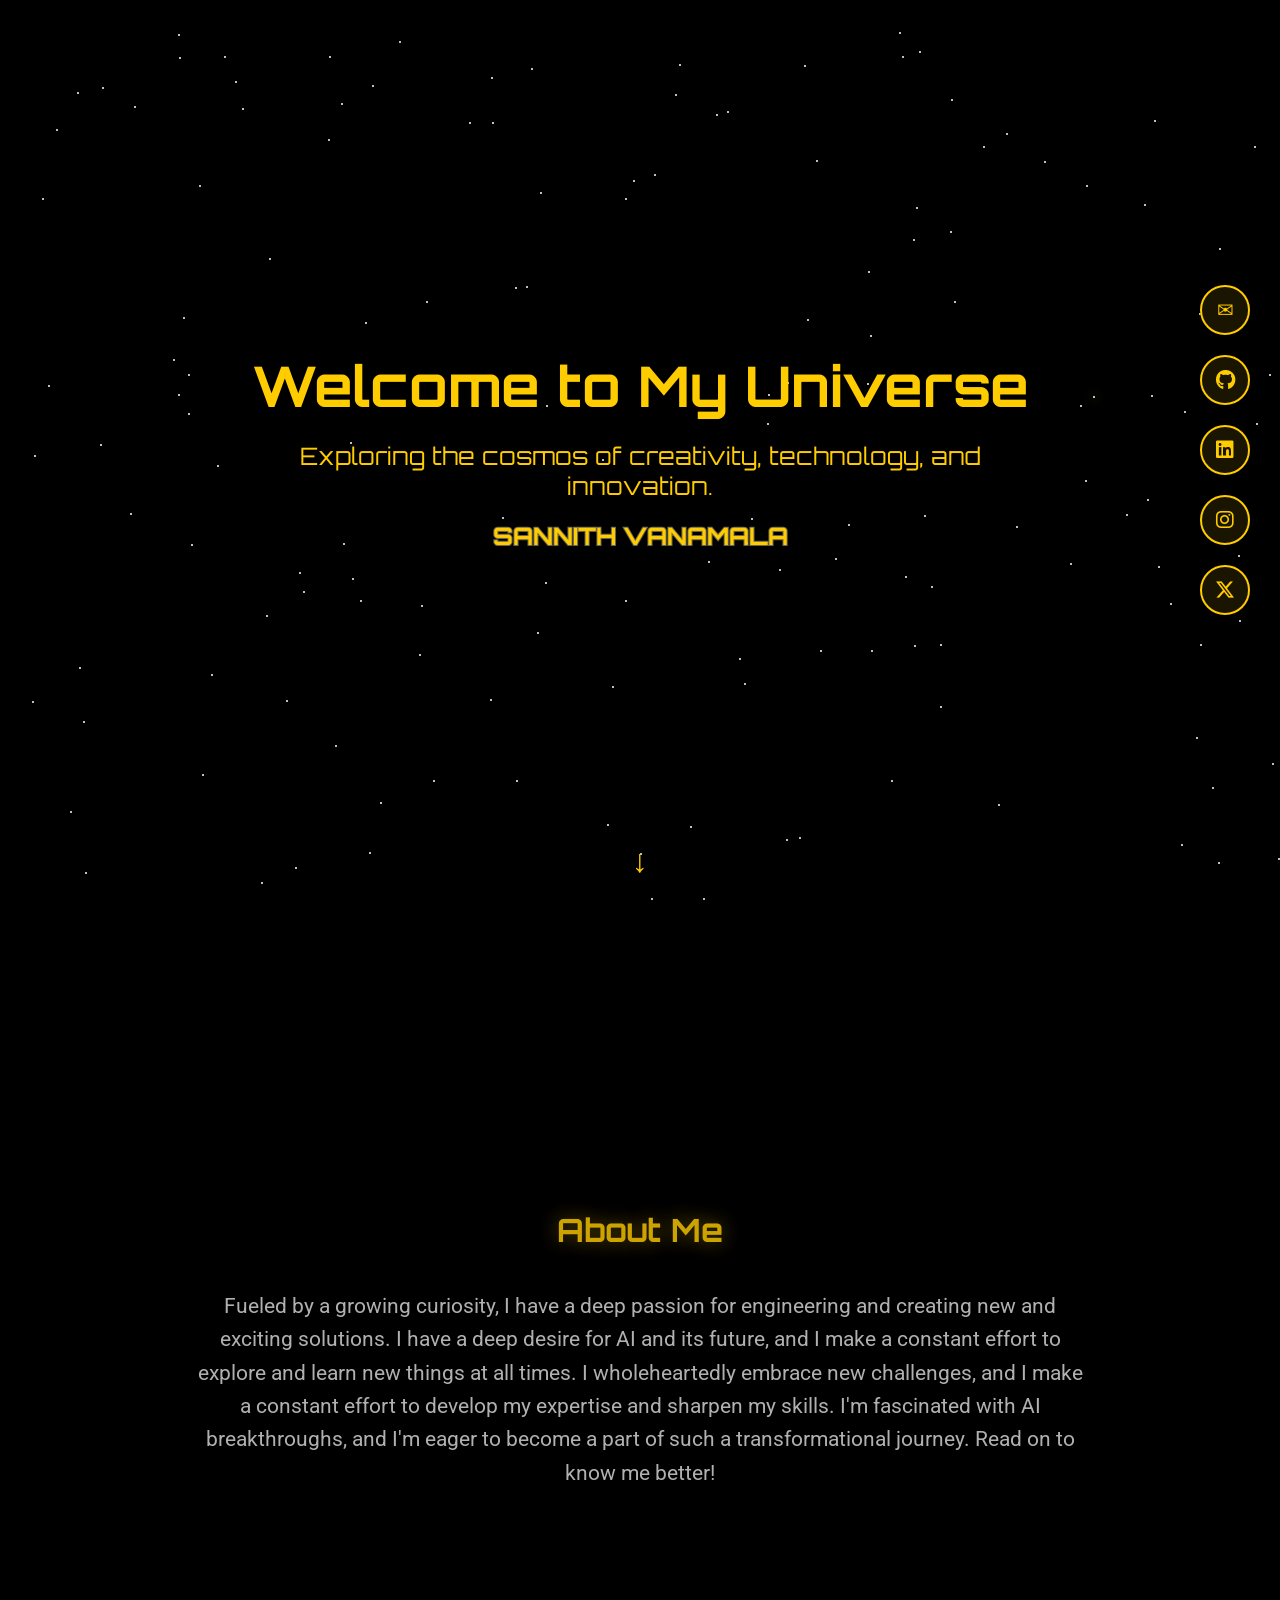
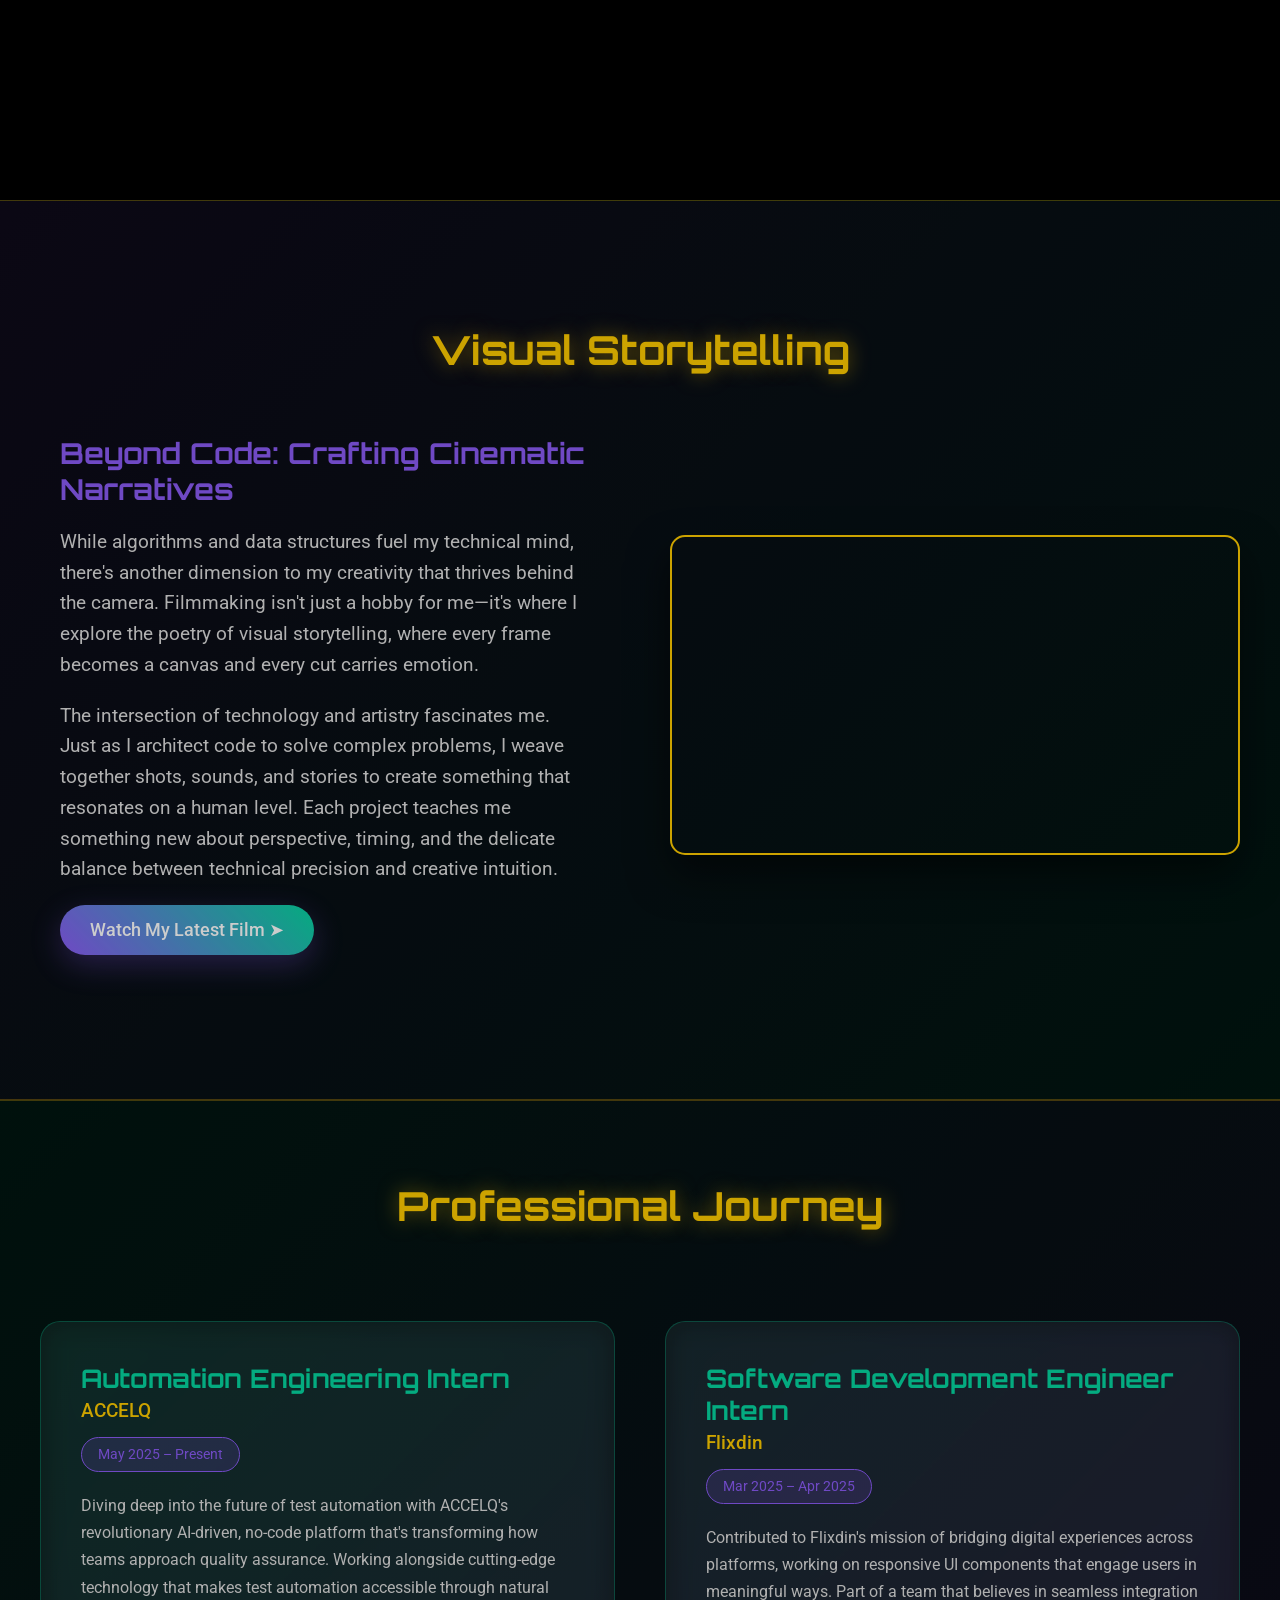
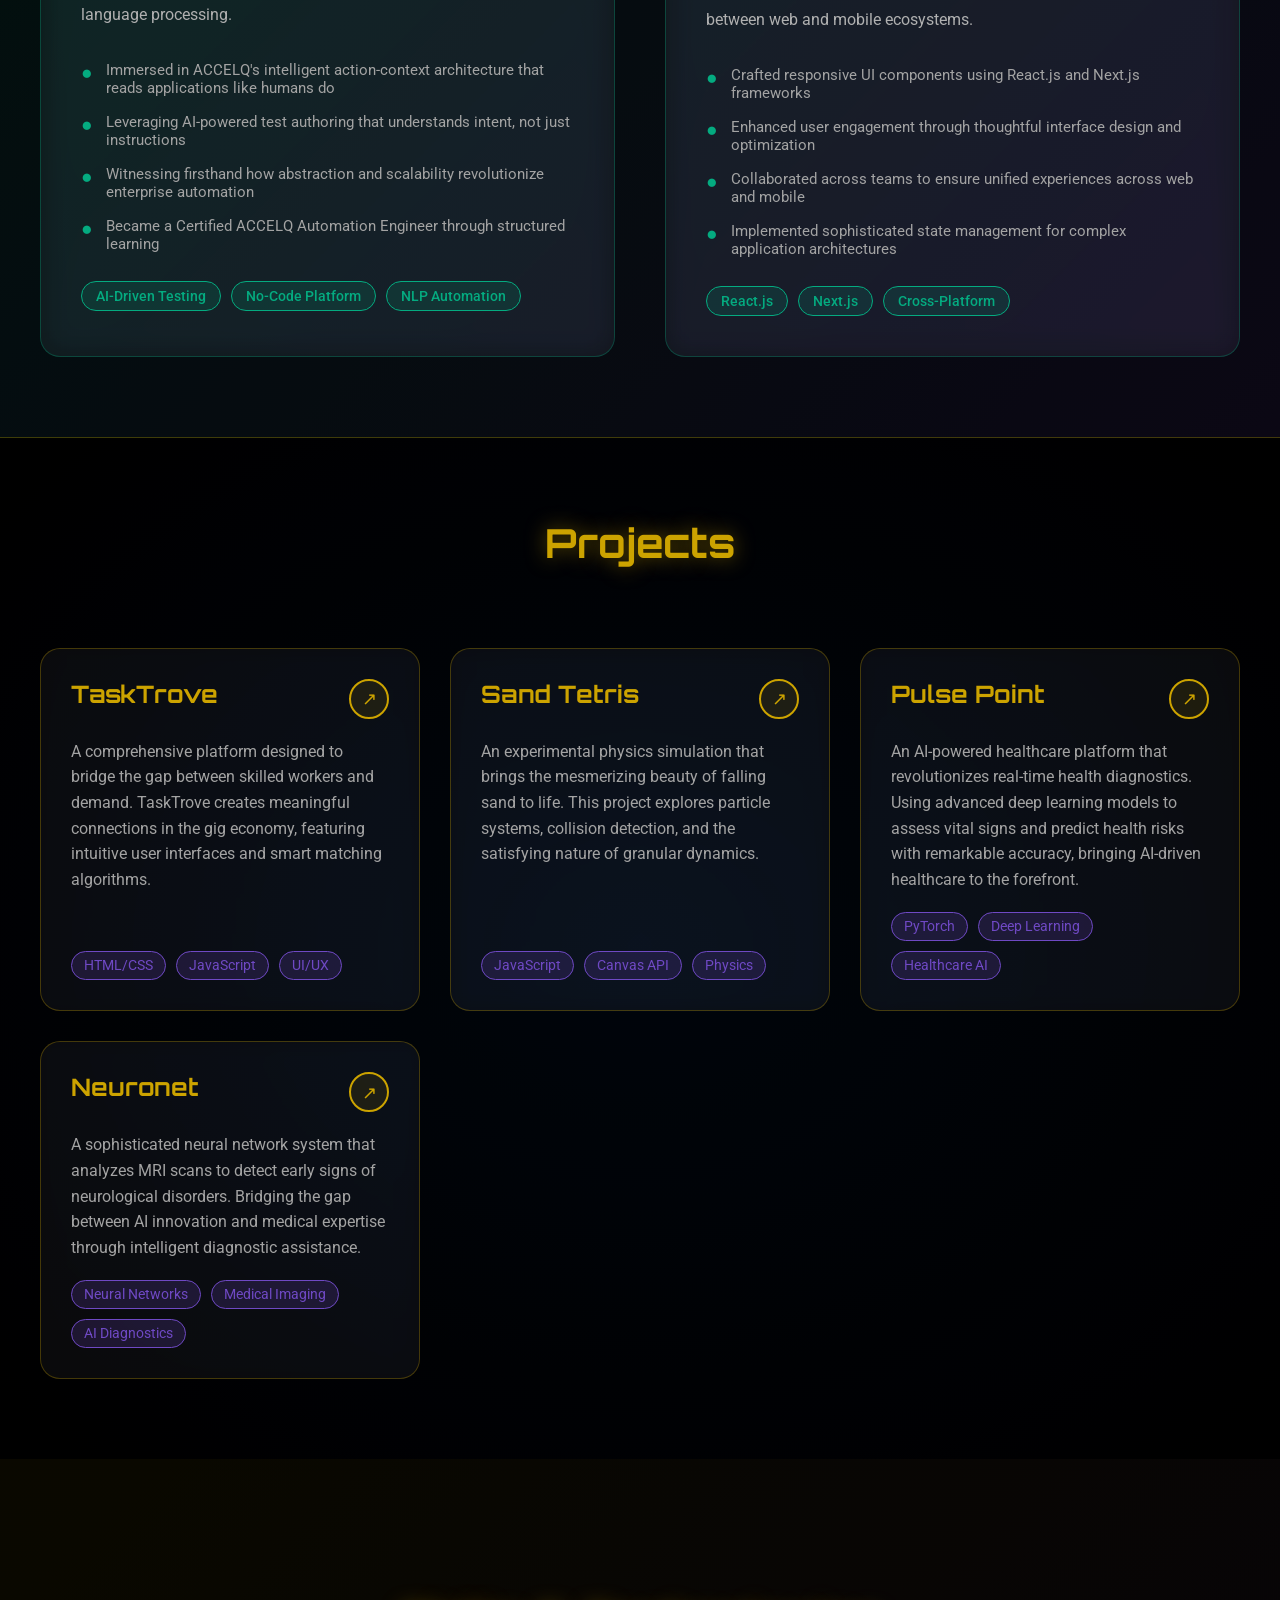
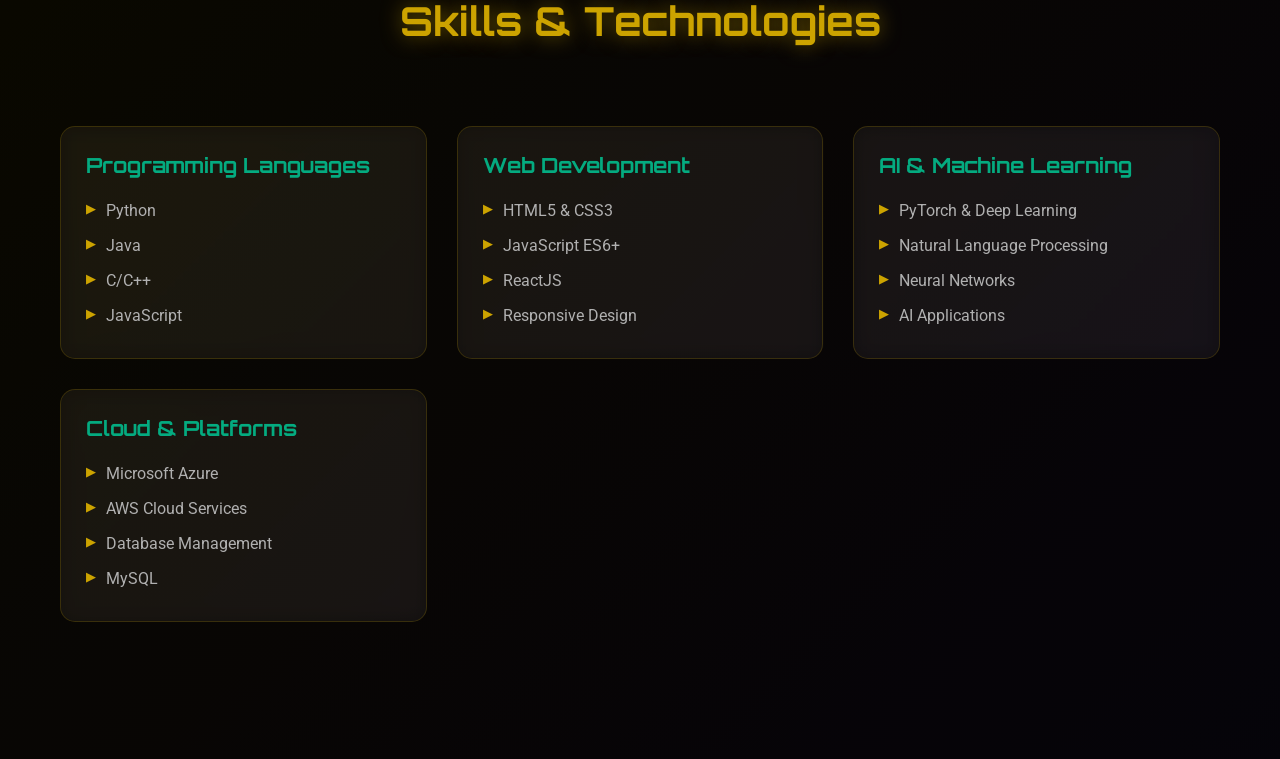
==== index.html @ 252dcfd8 "Update index.html" ====
<!DOCTYPE html>

<html lang="en">

<head>
    <meta charset="utf-8" />
    <meta content="width=device-width, initial-scale=1.0" name="viewport" />
    <title>Sannith Vanamala Portfolio</title>
    <link
        href="https://fonts.googleapis.com/css2?family=Orbitron:wght@400;700;900&amp;family=Roboto:wght@300;400;500&amp;display=swap"
        rel="stylesheet" />
    <link href="https://cdnjs.cloudflare.com/ajax/libs/font-awesome/6.5.0/css/all.min.css" rel="stylesheet" />

    <link href="styles.css" rel="stylesheet" />
</head>

<body>
    <div class="stars">
        <!-- Stars will be dynamically added by script -->
    </div>
    <!-- Social Navigation -->
    <nav class="social-nav">
        <a href="mailto:sannith.vanamala@gmail.com" title="Email">✉</a>
        <a href="https://github.com/Saneitt" target="_blank" title="GitHub"><span
                class="fa-brands fa-github"></span></a>
        <a href="https://www.linkedin.com/in/sannith-vanamala-924822249/" target="_blank" title="LinkedIn"><span
                class="fa-brands fa-linkedin"></span></a>
        <a href="https://www.instagram.com/sane_itt/" target="_blank" title="Instagram"><span
                class="fa-brands fa-instagram"></span></a>
        <a href="https://x.com/SannithVanamala" target="_blank" title="X"><span
                class="fa-brands fa-x-twitter"></span></a>
    </nav>
    <section class="intro">
        <h1>Welcome to My Universe</h1>
        <p>Exploring the cosmos of creativity, technology, and innovation.</p>
        <br />
        <div class="name-container">
            <p>SANNITH VANAMALA</p>
            <p class="name-outline">SANNITH VANAMALA</p>
        </div>
        <span class="scroll-arrow">↓</span>
    </section>
    <section class="about">
        <h2 class="section-title">About Me</h2>
        <div class="content">
            <p>
                Fueled by a growing curiosity, I have a deep passion for engineering
                and creating new and exciting solutions. I have a deep desire for AI
                and its future, and I make a constant effort to explore and learn new
                things at all times. I wholeheartedly embrace new challenges, and I
                make a constant effort to develop my expertise and sharpen my skills.
                I'm fascinated with AI breakthroughs, and I'm eager to become a part
                of such a transformational journey. Read on to know me better!
            </p>
        </div>
    </section>
    <section class="filmmaking">
        <h2 class="section-title">Visual Storytelling</h2>
        <div class="content">
            <div class="film-text">
                <h3>Beyond Code: Crafting Cinematic Narratives</h3>
                <p>
                    While algorithms and data structures fuel my technical mind, there's
                    another dimension to my creativity that thrives behind the camera.
                    Filmmaking isn't just a hobby for me—it's where I explore the poetry
                    of visual storytelling, where every frame becomes a canvas and every
                    cut carries emotion.
                </p>
                <p>
                    The intersection of technology and artistry fascinates me. Just as I
                    architect code to solve complex problems, I weave together shots,
                    sounds, and stories to create something that resonates on a human
                    level. Each project teaches me something new about perspective,
                    timing, and the delicate balance between technical precision and
                    creative intuition.
                </p>
                <a class="film-link" href="https://www.youtube.com/watch?v=RJa5eLgjtCw" target="_blank">
                    Watch My Latest Film ➤
                </a>
            </div>
            <div class="film-video">
                <iframe allow="accelerometer; autoplay; clipboard-write; encrypted-media; gyroscope; picture-in-picture"
                    allowfullscreen="" src="https://www.youtube.com/embed/RJa5eLgjtCw" title="Sannith's Short Film">
                </iframe>
            </div>
        </div>
    </section>
    <section class="experience">
        <h2 class="section-title">Professional Journey</h2>
        <div class="content">
            <div class="experience-grid">
                <div class="experience-card">
                    <div class="experience-header">
                        <div>
                            <h3 class="experience-title">Automation Engineering Intern</h3>
                            <p class="experience-company">ACCELQ</p>
                        </div>
                        <span class="experience-duration">May 2025 – Present</span>
                    </div>
                    <p class="experience-description">
                        Diving deep into the future of test automation with ACCELQ's
                        revolutionary AI-driven, no-code platform that's transforming how
                        teams approach quality assurance. Working alongside cutting-edge
                        technology that makes test automation accessible through natural
                        language processing.
                    </p>
                    <ul class="experience-highlights">
                        <li>
                            Immersed in ACCELQ's intelligent action-context architecture
                            that reads applications like humans do
                        </li>
                        <li>
                            Leveraging AI-powered test authoring that understands intent,
                            not just instructions
                        </li>
                        <li>
                            Witnessing firsthand how abstraction and scalability
                            revolutionize enterprise automation
                        </li>
                        <li>
                            Became a Certified ACCELQ Automation Engineer through structured
                            learning
                        </li>
                    </ul>
                    <div class="company-tech">
                        <span class="tech-highlight">AI-Driven Testing</span>
                        <span class="tech-highlight">No-Code Platform</span>
                        <span class="tech-highlight">NLP Automation</span>
                    </div>
                </div>
                <div class="experience-card">
                    <div class="experience-header">
                        <div>
                            <h3 class="experience-title">
                                Software Development Engineer Intern
                            </h3>
                            <p class="experience-company">Flixdin</p>
                        </div>
                        <span class="experience-duration">Mar 2025 – Apr 2025</span>
                    </div>
                    <p class="experience-description">
                        Contributed to Flixdin's mission of bridging digital experiences
                        across platforms, working on responsive UI components that engage
                        users in meaningful ways. Part of a team that believes in seamless
                        integration between web and mobile ecosystems.
                    </p>
                    <ul class="experience-highlights">
                        <li>
                            Crafted responsive UI components using React.js and Next.js
                            frameworks
                        </li>
                        <li>
                            Enhanced user engagement through thoughtful interface design and
                            optimization
                        </li>
                        <li>
                            Collaborated across teams to ensure unified experiences across
                            web and mobile
                        </li>
                        <li>
                            Implemented sophisticated state management for complex
                            application architectures
                        </li>
                    </ul>
                    <div class="company-tech">
                        <span class="tech-highlight">React.js</span>
                        <span class="tech-highlight">Next.js</span>
                        <span class="tech-highlight">Cross-Platform</span>
                    </div>
                </div>
            </div>
        </div>
    </section>
    <section class="projects">
        <h2 class="section-title">Projects</h2>
        <div class="content">
            <div class="projects-grid">
                <div class="project-card">
                    <div class="project-header">
                        <div>
                            <h3 class="project-title">TaskTrove</h3>
                        </div>
                        <a class="project-link" href="https://saneitt.github.io/TaskTrove/" target="_blank">↗</a>
                    </div>
                    <p class="project-description">
                        A comprehensive platform designed to bridge the gap between
                        skilled workers and demand. TaskTrove creates meaningful
                        connections in the gig economy, featuring intuitive user
                        interfaces and smart matching algorithms.
                    </p>
                    <div class="project-tech">
                        <span class="tech-tag">HTML/CSS</span>
                        <span class="tech-tag">JavaScript</span>
                        <span class="tech-tag">UI/UX</span>
                    </div>
                </div>
                <div class="project-card">
                    <div class="project-header">
                        <div>
                            <h3 class="project-title">Sand Tetris</h3>
                        </div>
                        <a class="project-link" href="https://saneitt.github.io/Sand-falling-sim/" target="_blank">↗</a>
                    </div>
                    <p class="project-description">
                        An experimental physics simulation that brings the mesmerizing
                        beauty of falling sand to life. This project explores particle
                        systems, collision detection, and the satisfying nature of
                        granular dynamics.
                    </p>
                    <div class="project-tech">
                        <span class="tech-tag">JavaScript</span>
                        <span class="tech-tag">Canvas API</span>
                        <span class="tech-tag">Physics</span>
                    </div>
                </div>
                <div class="project-card">
                    <div class="project-header">
                        <div>
                            <h3 class="project-title">Pulse Point</h3>
                        </div>
                        <a class="project-link" href="#">↗</a>
                    </div>
                    <p class="project-description">
                        An AI-powered healthcare platform that revolutionizes real-time
                        health diagnostics. Using advanced deep learning models to assess
                        vital signs and predict health risks with remarkable accuracy,
                        bringing AI-driven healthcare to the forefront.
                    </p>
                    <div class="project-tech">
                        <span class="tech-tag">PyTorch</span>
                        <span class="tech-tag">Deep Learning</span>
                        <span class="tech-tag">Healthcare AI</span>
                    </div>
                </div>
                <div class="project-card">
                    <div class="project-header">
                        <div>
                            <h3 class="project-title">Neuronet</h3>
                        </div>
                        <a class="project-link" href="#">↗</a>
                    </div>
                    <p class="project-description">
                        A sophisticated neural network system that analyzes MRI scans to
                        detect early signs of neurological disorders. Bridging the gap
                        between AI innovation and medical expertise through intelligent
                        diagnostic assistance.
                    </p>
                    <div class="project-tech">
                        <span class="tech-tag">Neural Networks</span>
                        <span class="tech-tag">Medical Imaging</span>
                        <span class="tech-tag">AI Diagnostics</span>
                    </div>
                </div>
            </div>
        </div>
    </section>
    <section class="skills">
        <h2 class="section-title">Skills &amp; Technologies</h2>
        <div class="content">
            <div class="skills-grid">
                <div class="skill-category">
                    <h3>Programming Languages</h3>
                    <ul class="skill-list">
                        <li>Python</li>
                        <li>Java</li>
                        <li>C/C++</li>
                        <li>JavaScript</li>
                    </ul>
                </div>
                <div class="skill-category">
                    <h3>Web Development</h3>
                    <ul class="skill-list">
                        <li>HTML5 &amp; CSS3</li>
                        <li>JavaScript ES6+</li>
                        <li>ReactJS</li>
                        <li>Responsive Design</li>
                    </ul>
                </div>
                <div class="skill-category">
                    <h3>AI &amp; Machine Learning</h3>
                    <ul class="skill-list">
                        <li>PyTorch &amp; Deep Learning</li>
                        <li>Natural Language Processing</li>
                        <li>Neural Networks</li>
                        <li>AI Applications</li>
                    </ul>
                </div>
                <div class="skill-category">
                    <h3>Cloud &amp; Platforms</h3>
                    <ul class="skill-list">
                        <li>Microsoft Azure</li>
                        <li>AWS Cloud Services</li>
                        <li>Database Management</li>
                        <li>MySQL</li>
                    </ul>
                </div>
            </div>
        </div>
    </section>

    <script src="script.js"></script>
</body>

</html>
---- styles.css ----
:root {
            --primary-color: #0b3d91;
            --secondary-color: rgba(0, 0, 0, 0.6);
            --accent-color: #ffcc00;
            --accent-dark: #cc9900;
            --purple-accent: #8b5cf6;
            --cyan-accent: #06d6a0;
            --font-primary: 'Orbitron', sans-serif;
            --font-secondary: 'Roboto', sans-serif;
        }

        * {
            margin: 0;
            padding: 0;
            box-sizing: border-box;
        }

        body {
            font-family: var(--font-secondary);
            background: #000;
            color: #fff;
            scroll-behavior: smooth; /* DISABLED CSS smooth scroll for custom control */
            overflow-x: hidden;
            position: relative;
        }

        section {
            min-height: 100vh;
            display: flex;
            flex-direction: column;
            justify-content: center;
            align-items: center;
            padding: 40px 20px;
            position: relative;
            text-align: center;
            opacity: 1;
            transition: opacity 0.3s ease;
        }

        .stars {
            position: fixed;
            top: 0;
            left: 0;
            width: 100%;
            height: 100%;
            pointer-events: none;
            overflow: hidden;
            z-index: -1;
        }

        .stars div {
            position: absolute;
            width: 2px;
            height: 2px;
            background: #fff;
            border-radius: 50%;
            animation: twinkle 3s infinite ease-in-out;
        }

        @keyframes twinkle {
            0%, 100% {
                opacity: 0.5;
            }
            50% {
                opacity: 1;
            }
        }

        .shooting-star {
            position: absolute;
            width: 3px;
            height: 3px;
            background: var(--accent-color);
            border-radius: 50%;
            box-shadow: 0 0 10px var(--accent-color);
            animation: shoot 5s infinite ease-in-out;
        }

        @keyframes shoot {
            0% {
                transform: translate(0, 0) scale(0);
                opacity: 0;
            }
            20% {
                opacity: 1;
                transform: translate(100px, -100px) scale(1);
            }
            100% {
                opacity: 0;
                transform: translate(300px, -300px) scale(0);
            }
        }

        /* Social Navigation */
        .social-nav {
            position: fixed;
            right: 30px;
            top: 50%;
            transform: translateY(-50%);
            z-index: 100;
            display: flex;
            flex-direction: column;
            gap: 20px;
        }

        .social-nav a {
            width: 50px;
            height: 50px;
            border-radius: 50%;
            background: rgba(255, 204, 0, 0.1);
            border: 2px solid var(--accent-color);
            display: flex;
            align-items: center;
            justify-content: center;
            color: var(--accent-color);
            text-decoration: none;
            font-size: 20px;
            transition: all 0.3s ease;
            backdrop-filter: blur(10px);
        }

        .social-nav a:hover {
            background: var(--accent-color);
            color: #000;
            transform: scale(1.1);
            box-shadow: 0 0 20px var(--accent-color);
        }

        .intro {
            color: var(--accent-color);
            font-family: var(--font-primary);
        }

        .intro h1 {
            font-size: 3.5rem;
            margin-bottom: 20px;
        }

        .intro p {
            font-size: 1.5rem;
            max-width: 800px;
        }

        .section-title {
            font-family: var(--font-primary);
            font-size: 2.5rem;
            margin-bottom: 40px;
            color: var(--accent-color);
            text-shadow: 0 0 20px rgba(255, 204, 0, 0.5);
        }

        .content {
            max-width: 1200px;
            margin: 0 auto;
            width: 100%;
        }

        /* Name Text with Moving Outline Effect */
        .name-container {
            position: relative;
            display: inline-block;
            font-size: 4rem;
            font-weight: bold;
            text-transform: uppercase;
            color: #ffcc00;
        }

        .name-outline {
            position: absolute;
            top: 0;
            left: 0;
            color: transparent;
            -webkit-text-stroke: 2px rgba(148, 141, 117, 0.7);
            z-index: -1;
            transition: transform 0.1s ease-out;
        }
        
        .scroll-arrow {
            position: absolute;
            bottom: 20px;
            font-size: 2rem;
            color: var(--accent-color);
            animation: bounce 2s infinite;
        }

        .about {
            text-align: center;
            padding: 60px 20px;
        }
        
        .about .section-title {
            font-size: 2rem;
        }
        
        .about .content {
            max-width: 900px;
            font-size: 1.5rem;
            line-height: 1.6;
            font-weight: 300;
        }
        
        .about p {
            font-size: 1.3rem;
            font-weight: 400;
            color: #ddd;
        }

        /* Filmmaking Section */
        .filmmaking {
            background: linear-gradient(135deg, rgba(139, 92, 246, 0.1), rgba(6, 214, 160, 0.1));
            border-top: 1px solid rgba(255, 204, 0, 0.3);
            border-bottom: 1px solid rgba(255, 204, 0, 0.3);
            position: relative;
            overflow: hidden;
        }

        .filmmaking::before {
            content: '';
            position: absolute;
            top: 0;
            left: -100%;
            width: 100%;
            height: 100%;
            background: linear-gradient(90deg, transparent, rgba(255, 204, 0, 0.1), transparent);
            animation: shimmer 8s infinite;
        }

        @keyframes shimmer {
            0% { left: -100%; }
            100% { left: 100%; }
        }

        .filmmaking .content {
            display: grid;
            grid-template-columns: 1fr 1fr;
            gap: 60px;
            align-items: center;
            text-align: left;
        }

        .film-text {
            padding: 20px;
        }

        .film-text h3 {
            font-family: var(--font-primary);
            font-size: 1.8rem;
            color: var(--purple-accent);
            margin-bottom: 20px;
        }

        .film-text p {
            font-size: 1.2rem;
            line-height: 1.6;
            margin-bottom: 20px;
            color: #ddd;
        }

        .film-video {
            position: relative;
            aspect-ratio: 16/9;
            border-radius: 15px;
            overflow: hidden;
            box-shadow: 0 20px 40px rgba(0, 0, 0, 0.5);
            border: 2px solid var(--accent-color);
        }

        .film-video iframe {
            width: 100%;
            height: 100%;
            border: none;
        }

        .film-link {
            display: inline-flex;
            align-items: center;
            gap: 10px;
            background: linear-gradient(45deg, var(--purple-accent), var(--cyan-accent));
            color: #fff;
            padding: 15px 30px;
            border-radius: 50px;
            text-decoration: none;
            font-weight: 500;
            font-size: 1.1rem;
            transition: all 0.3s ease;
            box-shadow: 0 10px 30px rgba(139, 92, 246, 0.3);
        }

        .film-link:hover {
            transform: translateY(-3px);
            box-shadow: 0 15px 40px rgba(139, 92, 246, 0.5);
        }

        /* FIXED Projects Section - Enhanced Hover Animation */
        .projects {
            text-align: center;
            background: radial-gradient(ellipse at center, rgba(11, 61, 145, 0.1), transparent);
            padding: 80px 20px;
        }

        .projects .content {
            max-width: 1400px;
            margin: 0 auto;
        }

        .projects-grid {
            display: grid;
            grid-template-columns: repeat(auto-fit, minmax(320px, 1fr));
            gap: 30px;
            margin-top: 40px;
            padding: 0 20px;
        }

        .project-card {
            background: rgba(255, 255, 255, 0.05);
            border: 1px solid rgba(255, 204, 0, 0.3);
            border-radius: 20px;
            padding: 30px;
            backdrop-filter: blur(10px);
            transition: all 0.4s cubic-bezier(0.175, 0.885, 0.32, 1.275); /* ENHANCED TRANSITION */
            position: relative;
            overflow: hidden;
            text-align: left;
            width: 100%;
            min-height: 280px;
            display: flex;
            flex-direction: column;
            transform: translateY(0) scale(1); /* EXPLICIT BASE STATE */
        }

        .project-card::before {
            content: '';
            position: absolute;
            top: 0;
            left: 0;
            right: 0;
            height: 3px;
            background: linear-gradient(90deg, var(--accent-color), var(--purple-accent), var(--cyan-accent));
            transform: scaleX(0);
            transition: transform 0.4s ease;
        }

        .project-card:hover {
            transform: translateY(-20px) scale(1.05); /* ENHANCED MOVEMENT */
            border-color: var(--accent-color);
            box-shadow: 0 30px 80px rgba(255, 204, 0, 0.3); /* ENHANCED SHADOW */
        }

        .project-card:hover::before {
            transform: scaleX(1);
        }

        .project-header {
            display: flex;
            justify-content: space-between;
            align-items: flex-start;
            margin-bottom: 20px;
        }

        .project-title {
            font-family: var(--font-primary);
            font-size: 1.5rem;
            color: var(--accent-color);
            margin-bottom: 10px;
        }

        .project-link {
            width: 40px;
            height: 40px;
            border-radius: 50%;
            background: rgba(255, 204, 0, 0.1);
            border: 2px solid var(--accent-color);
            display: flex;
            align-items: center;
            justify-content: center;
            color: var(--accent-color);
            text-decoration: none;
            font-size: 18px;
            transition: all 0.3s ease;
            flex-shrink: 0;
        }

        .project-link:hover {
            background: var(--accent-color);
            color: #000;
            transform: rotate(45deg) scale(1.1);
        }

        .project-description {
            color: #ccc;
            line-height: 1.6;
            margin-bottom: 20px;
            flex-grow: 1;
        }

        .project-tech {
            display: flex;
            flex-wrap: wrap;
            gap: 10px;
            margin-top: auto;
        }

        .tech-tag {
            background: rgba(139, 92, 246, 0.2);
            border: 1px solid var(--purple-accent);
            padding: 5px 12px;
            border-radius: 20px;
            font-size: 0.9rem;
            color: var(--purple-accent);
        }

        /* FIXED Skills Section - Enhanced Hover Animation */
        .skills {
            background: linear-gradient(135deg, rgba(255, 204, 0, 0.05), rgba(139, 92, 246, 0.05));
            padding: 80px 20px;
            text-align: center;
        }

        .skills .content {
            max-width: 1200px;
            margin: 0 auto;
        }

        .skills-grid {
            display: grid;
            grid-template-columns: repeat(auto-fit, minmax(280px, 1fr));
            gap: 30px;
            margin-top: 40px;
            padding: 0 20px;
        }

        .skill-category {
            background: rgba(255, 255, 255, 0.05);
            border: 1px solid rgba(255, 204, 0, 0.2);
            border-radius: 15px;
            padding: 25px;
            backdrop-filter: blur(10px);
            transition: all 0.4s cubic-bezier(0.175, 0.885, 0.32, 1.275); /* ENHANCED TRANSITION */
            text-align: left;
            width: 100%;
            min-height: 200px;
            transform: translateY(0) scale(1); /* EXPLICIT BASE STATE */
        }

        .skill-category:hover {
            border-color: var(--accent-color);
            transform: translateY(-18px) scale(1.04); /* ENHANCED MOVEMENT */
            box-shadow: 0 25px 70px rgba(255, 204, 0, 0.2); /* ENHANCED SHADOW */
        }

        .skill-category h3 {
            font-family: var(--font-primary);
            color: var(--cyan-accent);
            margin-bottom: 15px;
            font-size: 1.3rem;
        }

        .skill-list {
            list-style: none;
        }

        .skill-list li {
            padding: 8px 0;
            color: #ddd;
            position: relative;
            padding-left: 20px;
        }

        .skill-list li::before {
            content: '▶';
            position: absolute;
            left: 0;
            color: var(--accent-color);
            font-size: 0.8rem;
        }

        /* Work Experience Section */
        .experience {
            background: linear-gradient(135deg, rgba(6, 214, 160, 0.1), rgba(139, 92, 246, 0.1));
            border-top: 1px solid rgba(255, 204, 0, 0.3);
            border-bottom: 1px solid rgba(255, 204, 0, 0.3);
            position: relative;
            overflow: hidden;
            padding: 80px 20px;
        }

        .experience::before {
            content: '';
            position: absolute;
            top: 0;
            left: -100%;
            width: 100%;
            height: 100%;
            background: linear-gradient(90deg, transparent, rgba(6, 214, 160, 0.1), transparent);
            animation: shimmer 10s infinite;
        }

        .experience .content {
            max-width: 1200px;
            margin: 0 auto;
            text-align: center;
        }

        .experience-grid {
            display: grid;
            grid-template-columns: repeat(auto-fit, minmax(400px, 1fr));
            gap: 50px;
            margin-top: 50px;
        }

        .experience-card {
            background: rgba(255, 255, 255, 0.05);
            border: 1px solid rgba(6, 214, 160, 0.3);
            border-radius: 20px;
            padding: 40px;
            backdrop-filter: blur(15px);
            transition: all 0.4s ease;
            position: relative;
            overflow: hidden;
            text-align: left;
        }

        .experience-card::before {
            content: '';
            position: absolute;
            top: 0;
            left: 0;
            right: 0;
            height: 4px;
            background: linear-gradient(90deg, var(--cyan-accent), var(--purple-accent), var(--accent-color));
            transform: scaleX(0);
            transition: transform 0.4s ease;
        }

        .experience-card:hover {
            transform: translateY(-15px);
            border-color: var(--cyan-accent);
            box-shadow: 0 25px 70px rgba(6, 214, 160, 0.2);
        }

        .experience-card:hover::before {
            transform: scaleX(1);
        }

        .experience-header {
            display: flex;
            justify-content: space-between;
            align-items: flex-start;
            margin-bottom: 20px;
            flex-wrap: wrap;
            gap: 15px;
        }

        .experience-title {
            font-family: var(--font-primary);
            font-size: 1.6rem;
            color: var(--cyan-accent);
            margin-bottom: 5px;
        }

        .experience-company {
            font-size: 1.2rem;
            color: var(--accent-color);
            font-weight: 500;
        }

        .experience-duration {
            background: rgba(139, 92, 246, 0.2);
            border: 1px solid var(--purple-accent);
            padding: 8px 16px;
            border-radius: 25px;
            font-size: 0.9rem;
            color: var(--purple-accent);
            white-space: nowrap;
        }

        .experience-description {
            color: #ddd;
            line-height: 1.7;
            margin-bottom: 25px;
        }

        .experience-highlights {
            list-style: none;
            margin-bottom: 20px;
        }

        .experience-highlights li {
            padding: 8px 0;
            color: #ccc;
            position: relative;
            padding-left: 25px;
            font-size: 0.95rem;
        }

        .experience-highlights li::before {
            content: '●';
            position: absolute;
            left: 0;
            color: var(--cyan-accent);
            font-size: 1.2rem;
        }

        .company-tech {
            display: flex;
            flex-wrap: wrap;
            gap: 10px;
            margin-top: 20px;
        }

        .tech-highlight {
            background: rgba(6, 214, 160, 0.15);
            border: 1px solid var(--cyan-accent);
            padding: 6px 14px;
            border-radius: 20px;
            font-size: 0.85rem;
            color: var(--cyan-accent);
            font-weight: 500;
        }

        @keyframes bounce {
            0%, 100% {
                transform: translateY(0);
            }
            50% {
                transform: translateY(-10px);
            }
        }

        /* Responsive Design */
        @media (max-width: 1024px) {
            .projects-grid {
                grid-template-columns: repeat(auto-fit, minmax(300px, 1fr));
                gap: 25px;
            }

            .skills-grid {
                grid-template-columns: repeat(auto-fit, minmax(260px, 1fr));
                gap: 25px;
            }

            .experience-grid {
                grid-template-columns: 1fr;
                gap: 40px;
            }
        }

        @media (max-width: 768px) {
            .social-nav {
                right: 15px;
                gap: 15px;
            }

            .social-nav a {
                width: 40px;
                height: 40px;
                font-size: 16px;
            }

            .filmmaking .content {
                grid-template-columns: 1fr;
                gap: 40px;
                text-align: center;
            }

            .projects-grid {
                grid-template-columns: 1fr;
                gap: 20px;
                padding: 0 10px;
            }

            .project-card {
                min-height: 250px;
            }

            .skills-grid {
                grid-template-columns: 1fr;
                gap: 20px;
                padding: 0 10px;
            }

            .skill-category {
                min-height: 180px;
            }

            .experience-grid {
                grid-template-columns: 1fr;
                gap: 30px;
            }

            .experience-header {
                flex-direction: column;
                align-items: flex-start;
            }

            .name-container {
                font-size: 2.5rem;
            }

            .intro h1 {
                font-size: 2.5rem;
            }

            .section-title {
                font-size: 2rem;
            }
        }

        @media (max-width: 480px) {
            .projects-grid {
                grid-template-columns: 1fr;
                padding: 0;
            }

            .skills-grid {
                grid-template-columns: 1fr;
                padding: 0;
            }

            .project-card,
            .skill-category {
                margin: 0 auto;
                max-width: 100%;
            }

            section {
                padding: 20px 15px;
            }
        }
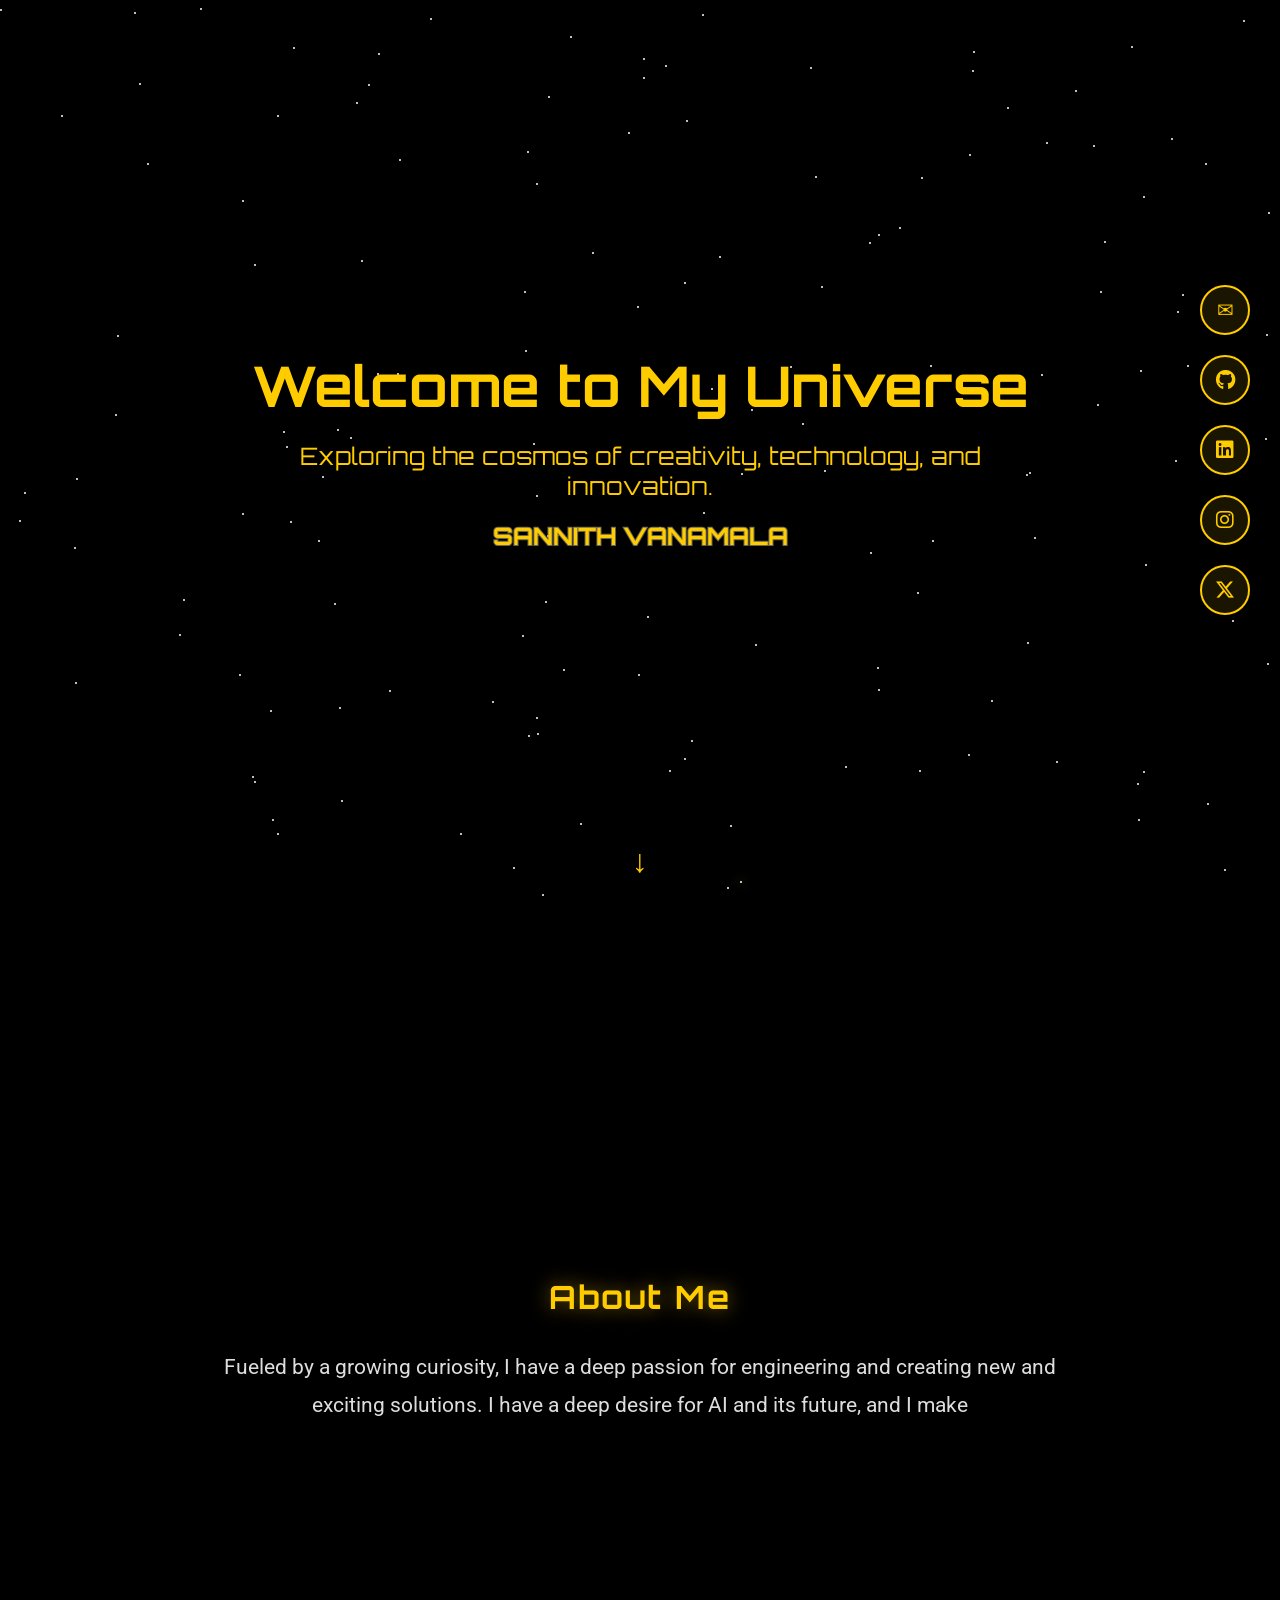
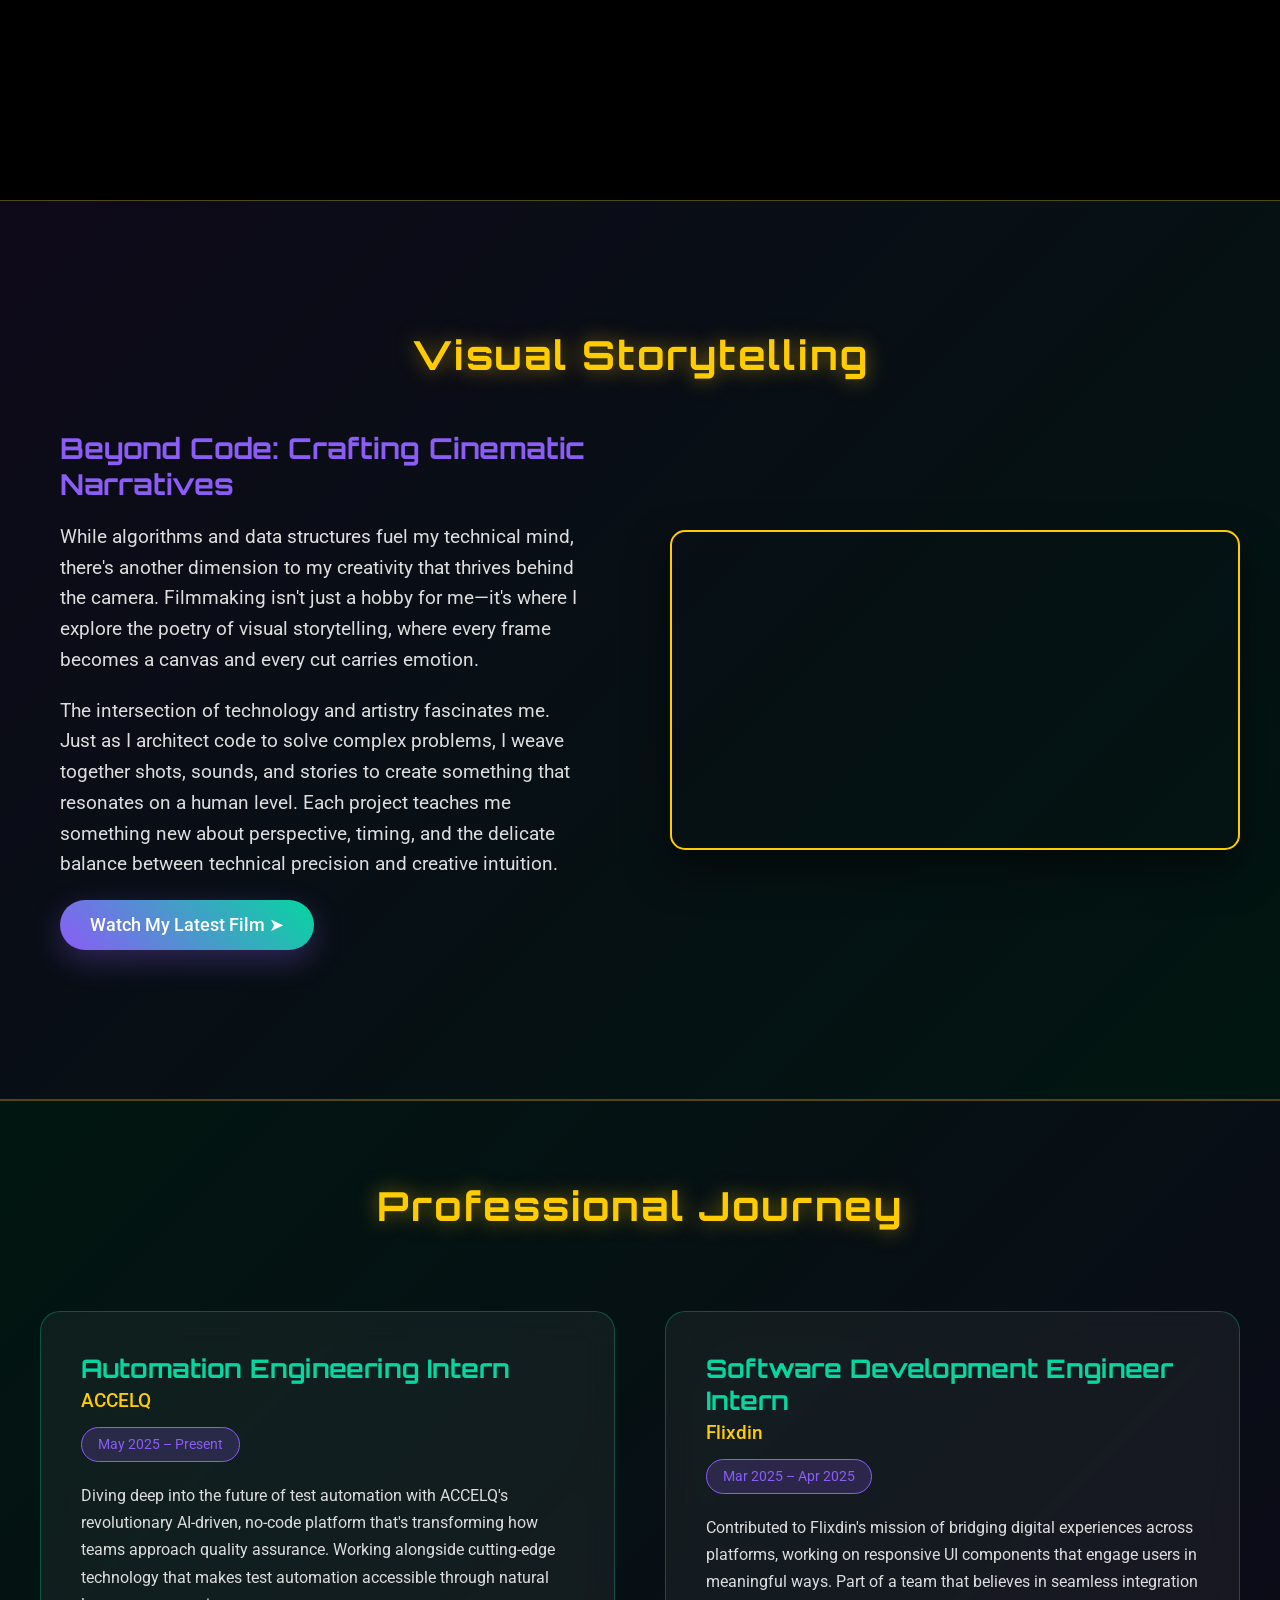
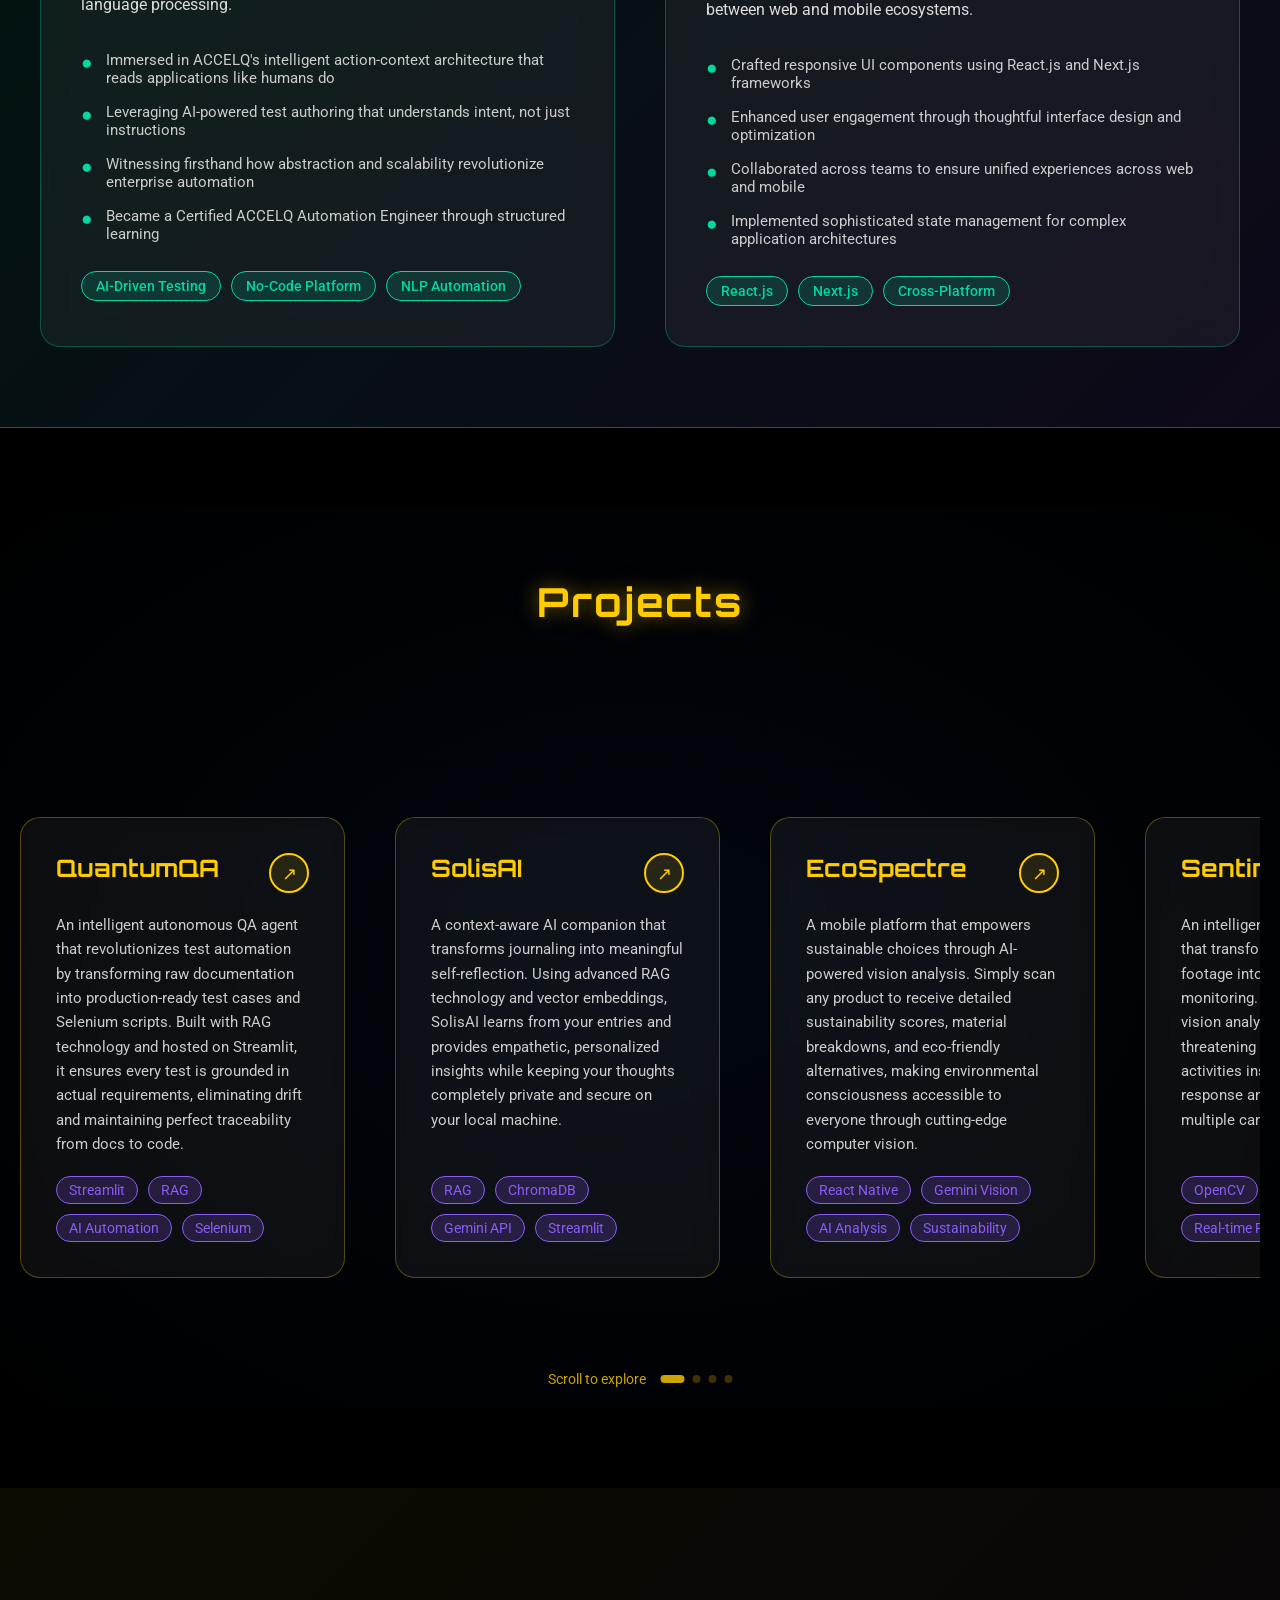
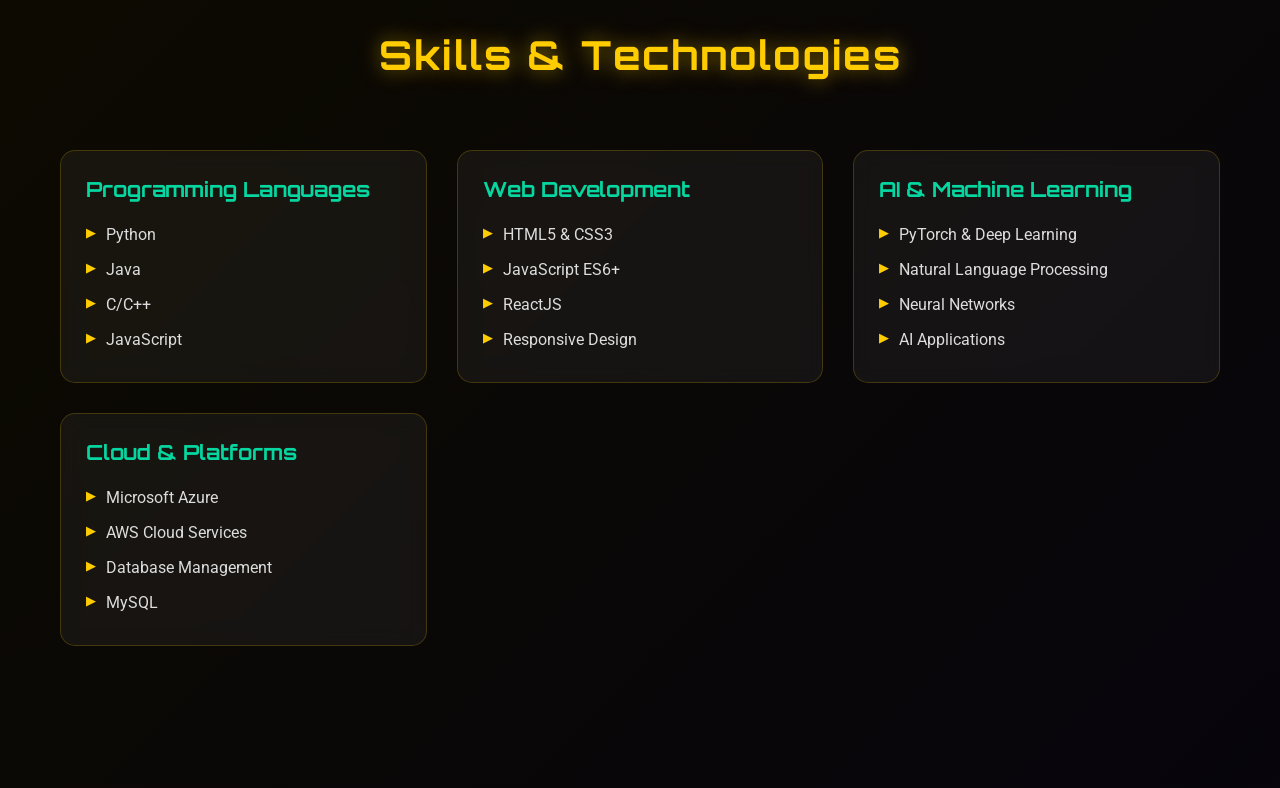
==== commit 05757808: "improved website" ====
--- a/index.html
+++ b/index.html
@@ -1,35 +1,795 @@
 <!DOCTYPE html>
-
 <html lang="en">
-
 <head>
     <meta charset="utf-8" />
     <meta content="width=device-width, initial-scale=1.0" name="viewport" />
     <title>Sannith Vanamala Portfolio</title>
-    <link
-        href="https://fonts.googleapis.com/css2?family=Orbitron:wght@400;700;900&amp;family=Roboto:wght@300;400;500&amp;display=swap"
-        rel="stylesheet" />
+    <link href="https://fonts.googleapis.com/css2?family=Orbitron:wght@400;700;900&amp;family=Roboto:wght@300;400;500&amp;display=swap" rel="stylesheet" />
     <link href="https://cdnjs.cloudflare.com/ajax/libs/font-awesome/6.5.0/css/all.min.css" rel="stylesheet" />
-
-    <link href="styles.css" rel="stylesheet" />
+    <style>
+        :root {
+            --primary-color: #0b3d91;
+            --secondary-color: rgba(0, 0, 0, 0.6);
+            --accent-color: #ffcc00;
+            --accent-dark: #cc9900;
+            --purple-accent: #8b5cf6;
+            --cyan-accent: #06d6a0;
+            --font-primary: 'Orbitron', sans-serif;
+            --font-secondary: 'Roboto', sans-serif;
+        }
+
+        * {
+            margin: 0;
+            padding: 0;
+            box-sizing: border-box;
+        }
+
+        body {
+            font-family: var(--font-secondary);
+            background: #000;
+            color: #fff;
+            scroll-behavior: smooth;
+            overflow-x: hidden;
+            position: relative;
+        }
+
+        section {
+            min-height: 100vh;
+            display: flex;
+            flex-direction: column;
+            justify-content: center;
+            align-items: center;
+            padding: 40px 20px;
+            position: relative;
+            text-align: center;
+            opacity: 1;
+            transition: opacity 0.3s ease;
+        }
+
+        .stars {
+            position: fixed;
+            top: 0;
+            left: 0;
+            width: 100%;
+            height: 100%;
+            pointer-events: none;
+            overflow: hidden;
+            z-index: -1;
+        }
+
+        .stars div {
+            position: absolute;
+            width: 2px;
+            height: 2px;
+            background: #fff;
+            border-radius: 50%;
+            animation: twinkle 3s infinite ease-in-out;
+        }
+
+        @keyframes twinkle {
+            0%, 100% { opacity: 0.5; }
+            50% { opacity: 1; }
+        }
+
+        .shooting-star {
+            position: absolute;
+            width: 3px;
+            height: 3px;
+            background: var(--accent-color);
+            border-radius: 50%;
+            box-shadow: 0 0 10px var(--accent-color);
+            animation: shoot 5s infinite ease-in-out;
+        }
+
+        @keyframes shoot {
+            0% { transform: translate(0, 0) scale(0); opacity: 0; }
+            20% { opacity: 1; transform: translate(100px, -100px) scale(1); }
+            100% { opacity: 0; transform: translate(300px, -300px) scale(0); }
+        }
+
+        .social-nav {
+            position: fixed;
+            right: 30px;
+            top: 50%;
+            transform: translateY(-50%);
+            z-index: 100;
+            display: flex;
+            flex-direction: column;
+            gap: 20px;
+        }
+
+        .social-nav a {
+            width: 50px;
+            height: 50px;
+            border-radius: 50%;
+            background: rgba(255, 204, 0, 0.1);
+            border: 2px solid var(--accent-color);
+            display: flex;
+            align-items: center;
+            justify-content: center;
+            color: var(--accent-color);
+            text-decoration: none;
+            font-size: 20px;
+            transition: all 0.3s ease;
+            backdrop-filter: blur(10px);
+        }
+
+        .social-nav a:hover {
+            background: var(--accent-color);
+            color: #000;
+            transform: scale(1.1);
+            box-shadow: 0 0 20px var(--accent-color);
+        }
+
+        .intro {
+            color: var(--accent-color);
+            font-family: var(--font-primary);
+        }
+
+        .intro h1 {
+            font-size: 3.5rem;
+            margin-bottom: 20px;
+        }
+
+        .intro p {
+            font-size: 1.5rem;
+            max-width: 800px;
+        }
+
+        .section-title {
+            font-family: var(--font-primary);
+            font-size: 2.5rem;
+            margin-bottom: 30px;
+            color: var(--accent-color);
+            text-shadow: 0 0 20px rgba(255, 204, 0, 0.5);
+            letter-spacing: 2px;
+        }
+
+        .content {
+            max-width: 1200px;
+            margin: 0 auto;
+            width: 100%;
+        }
+
+        .name-container {
+            position: relative;
+            display: inline-block;
+            font-size: 4rem;
+            font-weight: bold;
+            text-transform: uppercase;
+            color: #ffcc00;
+        }
+
+        .name-outline {
+            position: absolute;
+            top: 0;
+            left: 0;
+            color: transparent;
+            -webkit-text-stroke: 2px rgba(148, 141, 117, 0.7);
+            z-index: -1;
+            transition: transform 0.1s ease-out;
+        }
+        
+        .scroll-arrow {
+            position: absolute;
+            bottom: 20px;
+            font-size: 2rem;
+            color: var(--accent-color);
+            animation: bounce 2s infinite;
+        }
+
+        .about {
+            text-align: center;
+            padding: 60px 20px;
+        }
+        
+        .about .section-title {
+            font-size: 2rem;
+        }
+        
+        .about .content {
+            max-width: 900px;
+            font-size: 1.5rem;
+            line-height: 1.6;
+            font-weight: 300;
+        }
+        
+        .about p {
+            font-size: 1.3rem;
+            font-weight: 400;
+            color: #ddd;
+            min-height: 200px;
+        }
+
+        #about-text {
+            display: inline;
+        }
+
+        .filmmaking {
+            background: linear-gradient(135deg, rgba(139, 92, 246, 0.1), rgba(6, 214, 160, 0.1));
+            border-top: 1px solid rgba(255, 204, 0, 0.3);
+            border-bottom: 1px solid rgba(255, 204, 0, 0.3);
+            position: relative;
+            overflow: hidden;
+        }
+
+        .filmmaking::before {
+            content: '';
+            position: absolute;
+            top: 0;
+            left: -100%;
+            width: 100%;
+            height: 100%;
+            background: linear-gradient(90deg, transparent, rgba(255, 204, 0, 0.1), transparent);
+            animation: shimmer 8s infinite;
+        }
+
+        @keyframes shimmer {
+            0% { left: -100%; }
+            100% { left: 100%; }
+        }
+
+        .filmmaking .content {
+            display: grid;
+            grid-template-columns: 1fr 1fr;
+            gap: 60px;
+            align-items: center;
+            text-align: left;
+        }
+
+        .film-text {
+            padding: 20px;
+        }
+
+        .film-text h3 {
+            font-family: var(--font-primary);
+            font-size: 1.8rem;
+            color: var(--purple-accent);
+            margin-bottom: 20px;
+        }
+
+        .film-text p {
+            font-size: 1.2rem;
+            line-height: 1.6;
+            margin-bottom: 20px;
+            color: #ddd;
+        }
+
+        .film-video {
+            position: relative;
+            aspect-ratio: 16/9;
+            border-radius: 15px;
+            overflow: hidden;
+            box-shadow: 0 20px 40px rgba(0, 0, 0, 0.5);
+            border: 2px solid var(--accent-color);
+        }
+
+        .film-video iframe {
+            width: 100%;
+            height: 100%;
+            border: none;
+        }
+
+        .film-link {
+            display: inline-flex;
+            align-items: center;
+            gap: 10px;
+            background: linear-gradient(45deg, var(--purple-accent), var(--cyan-accent));
+            color: #fff;
+            padding: 15px 30px;
+            border-radius: 50px;
+            text-decoration: none;
+            font-weight: 500;
+            font-size: 1.1rem;
+            transition: all 0.3s ease;
+            box-shadow: 0 10px 30px rgba(139, 92, 246, 0.3);
+        }
+
+        .film-link:hover {
+            transform: translateY(-3px);
+            box-shadow: 0 15px 40px rgba(139, 92, 246, 0.5);
+        }
+
+        .experience {
+            background: linear-gradient(135deg, rgba(6, 214, 160, 0.1), rgba(139, 92, 246, 0.1));
+            border-top: 1px solid rgba(255, 204, 0, 0.3);
+            border-bottom: 1px solid rgba(255, 204, 0, 0.3);
+            position: relative;
+            overflow: hidden;
+            padding: 80px 20px;
+        }
+
+        .experience::before {
+            content: '';
+            position: absolute;
+            top: 0;
+            left: -100%;
+            width: 100%;
+            height: 100%;
+            background: linear-gradient(90deg, transparent, rgba(6, 214, 160, 0.1), transparent);
+            animation: shimmer 10s infinite;
+        }
+
+        .experience .content {
+            max-width: 1200px;
+            margin: 0 auto;
+            text-align: center;
+        }
+
+        .experience-grid {
+            display: grid;
+            grid-template-columns: repeat(auto-fit, minmax(400px, 1fr));
+            gap: 50px;
+            margin-top: 50px;
+        }
+
+        .experience-card {
+            background: rgba(255, 255, 255, 0.05);
+            border: 1px solid rgba(6, 214, 160, 0.3);
+            border-radius: 20px;
+            padding: 40px;
+            backdrop-filter: blur(15px);
+            transition: all 0.4s ease;
+            position: relative;
+            overflow: hidden;
+            text-align: left;
+        }
+
+        .experience-card::before {
+            content: '';
+            position: absolute;
+            top: 0;
+            left: 0;
+            right: 0;
+            height: 4px;
+            background: linear-gradient(90deg, var(--cyan-accent), var(--purple-accent), var(--accent-color));
+            transform: scaleX(0);
+            transition: transform 0.4s ease;
+        }
+
+        .experience-card:hover {
+            transform: translateY(-15px);
+            border-color: var(--cyan-accent);
+            box-shadow: 0 25px 70px rgba(6, 214, 160, 0.2);
+        }
+
+        .experience-card:hover::before {
+            transform: scaleX(1);
+        }
+
+        .experience-header {
+            display: flex;
+            justify-content: space-between;
+            align-items: flex-start;
+            margin-bottom: 20px;
+            flex-wrap: wrap;
+            gap: 15px;
+        }
+
+        .experience-title {
+            font-family: var(--font-primary);
+            font-size: 1.6rem;
+            color: var(--cyan-accent);
+            margin-bottom: 5px;
+        }
+
+        .experience-company {
+            font-size: 1.2rem;
+            color: var(--accent-color);
+            font-weight: 500;
+        }
+
+        .experience-duration {
+            background: rgba(139, 92, 246, 0.2);
+            border: 1px solid var(--purple-accent);
+            padding: 8px 16px;
+            border-radius: 25px;
+            font-size: 0.9rem;
+            color: var(--purple-accent);
+            white-space: nowrap;
+        }
+
+        .experience-description {
+            color: #ddd;
+            line-height: 1.7;
+            margin-bottom: 25px;
+        }
+
+        .experience-highlights {
+            list-style: none;
+            margin-bottom: 20px;
+        }
+
+        .experience-highlights li {
+            padding: 8px 0;
+            color: #ccc;
+            position: relative;
+            padding-left: 25px;
+            font-size: 0.95rem;
+        }
+
+        .experience-highlights li::before {
+            content: '●';
+            position: absolute;
+            left: 0;
+            color: var(--cyan-accent);
+            font-size: 1.2rem;
+        }
+
+        .company-tech {
+            display: flex;
+            flex-wrap: wrap;
+            gap: 10px;
+            margin-top: 20px;
+        }
+
+        .tech-highlight {
+            background: rgba(6, 214, 160, 0.15);
+            border: 1px solid var(--cyan-accent);
+            padding: 6px 14px;
+            border-radius: 20px;
+            font-size: 0.85rem;
+            color: var(--cyan-accent);
+            font-weight: 500;
+        }
+
+        /* HORIZONTAL SCROLLING PROJECTS SECTION */
+        .projects-section-wrapper {
+            position: relative;
+            height: 100vh;
+            margin-top: 80px;
+            margin-bottom: 80px;
+        }
+
+        .projects {
+            text-align: center;
+            background: radial-gradient(ellipse at center, rgba(11, 61, 145, 0.1), transparent);
+            padding: 120px 20px 80px 20px;
+            height: 100vh;
+            display: flex;
+            flex-direction: column;
+            justify-content: center;
+            align-items: center;
+            position: sticky;
+            top: 0;
+            overflow: visible;
+        }
+
+        .projects .content {
+            max-width: 100%;
+            width: 100%;
+            margin: 0 auto;
+        }
+
+        .projects-scroll-container {
+            position: relative;
+            width: 100%;
+            overflow: hidden;
+            margin-top: 60px;
+            padding: 100px 0;
+        }
+
+        .projects-grid {
+            display: flex;
+            gap: 50px;
+            padding: 0 calc((100vw - (33.333% * 3 + 100px)) / 2);
+            transition: transform 0.8s cubic-bezier(0.25, 0.46, 0.45, 0.94);
+            will-change: transform;
+            width: fit-content;
+        }
+
+        .project-card {
+            background: rgba(255, 255, 255, 0.05);
+            border: 1px solid rgba(255, 204, 0, 0.3);
+            border-radius: 20px;
+            padding: 35px;
+            backdrop-filter: blur(10px);
+            transition: all 0.4s cubic-bezier(0.175, 0.885, 0.32, 1.275);
+            position: relative;
+            overflow: hidden;
+            text-align: left;
+            min-width: calc((100vw - 100px - 16vw) / 3);
+            width: calc((100vw - 100px - 16vw) / 3);
+            height: auto;
+            min-height: 450px;
+            display: flex;
+            flex-direction: column;
+            transform: translateY(0) scale(1);
+            flex-shrink: 0;
+        }
+
+        .project-card::before {
+            content: '';
+            position: absolute;
+            top: 0;
+            left: 0;
+            right: 0;
+            height: 3px;
+            background: linear-gradient(90deg, var(--accent-color), var(--purple-accent), var(--cyan-accent));
+            transform: scaleX(0);
+            transition: transform 0.4s ease;
+        }
+
+        .project-card:hover {
+            transform: translateY(-25px) scale(1.05);
+            border-color: var(--accent-color);
+            box-shadow: 0 35px 90px rgba(255, 204, 0, 0.4);
+            z-index: 10;
+        }
+
+        .project-card:hover::before {
+            transform: scaleX(1);
+        }
+
+        .project-header {
+            display: flex;
+            justify-content: space-between;
+            align-items: flex-start;
+            margin-bottom: 20px;
+        }
+
+        .project-title {
+            font-family: var(--font-primary);
+            font-size: 1.5rem;
+            color: var(--accent-color);
+            margin-bottom: 10px;
+        }
+
+        .project-link {
+            width: 40px;
+            height: 40px;
+            border-radius: 50%;
+            background: rgba(255, 204, 0, 0.1);
+            border: 2px solid var(--accent-color);
+            display: flex;
+            align-items: center;
+            justify-content: center;
+            color: var(--accent-color);
+            text-decoration: none;
+            font-size: 18px;
+            transition: all 0.3s ease;
+            flex-shrink: 0;
+        }
+
+        .project-link:hover {
+            background: var(--accent-color);
+            color: #000;
+            transform: rotate(45deg) scale(1.1);
+        }
+
+        .project-description {
+            color: #ccc;
+            line-height: 1.6;
+            margin-bottom: 20px;
+            flex-grow: 1;
+            font-size: 0.95rem;
+        }
+
+        .project-tech {
+            display: flex;
+            flex-wrap: wrap;
+            gap: 10px;
+            margin-top: auto;
+        }
+
+        .tech-tag {
+            background: rgba(139, 92, 246, 0.2);
+            border: 1px solid var(--purple-accent);
+            padding: 5px 12px;
+            border-radius: 20px;
+            font-size: 0.85rem;
+            color: var(--purple-accent);
+        }
+
+        /* Scroll indicator */
+        .scroll-indicator {
+            position: absolute;
+            bottom: 20px;
+            left: 50%;
+            transform: translateX(-50%);
+            display: flex;
+            align-items: center;
+            gap: 15px;
+            color: var(--accent-color);
+            font-size: 0.9rem;
+            opacity: 0.8;
+            transition: opacity 0.3s ease;
+            pointer-events: none;
+        }
+
+        .scroll-indicator.hidden {
+            opacity: 0;
+        }
+
+        .scroll-dots {
+            display: flex;
+            gap: 8px;
+        }
+
+        .scroll-dot {
+            width: 8px;
+            height: 8px;
+            border-radius: 50%;
+            background: rgba(255, 204, 0, 0.3);
+            transition: all 0.3s ease;
+        }
+
+        .scroll-dot.active {
+            background: var(--accent-color);
+            width: 24px;
+            border-radius: 4px;
+        }
+
+        .skills {
+            background: linear-gradient(135deg, rgba(255, 204, 0, 0.05), rgba(139, 92, 246, 0.05));
+            padding: 80px 20px;
+            text-align: center;
+        }
+
+        .skills .content {
+            max-width: 1200px;
+            margin: 0 auto;
+        }
+
+        .skills-grid {
+            display: grid;
+            grid-template-columns: repeat(auto-fit, minmax(280px, 1fr));
+            gap: 30px;
+            margin-top: 40px;
+            padding: 0 20px;
+        }
+
+        .skill-category {
+            background: rgba(255, 255, 255, 0.05);
+            border: 1px solid rgba(255, 204, 0, 0.2);
+            border-radius: 15px;
+            padding: 25px;
+            backdrop-filter: blur(10px);
+            transition: all 0.4s cubic-bezier(0.175, 0.885, 0.32, 1.275);
+            text-align: left;
+            width: 100%;
+            min-height: 200px;
+            transform: translateY(0) scale(1);
+        }
+
+        .skill-category:hover {
+            border-color: var(--accent-color);
+            transform: translateY(-18px) scale(1.04);
+            box-shadow: 0 25px 70px rgba(255, 204, 0, 0.2);
+        }
+
+        .skill-category h3 {
+            font-family: var(--font-primary);
+            color: var(--cyan-accent);
+            margin-bottom: 15px;
+            font-size: 1.3rem;
+        }
+
+        .skill-list {
+            list-style: none;
+        }
+
+        .skill-list li {
+            padding: 8px 0;
+            color: #ddd;
+            position: relative;
+            padding-left: 20px;
+        }
+
+        .skill-list li::before {
+            content: '▶';
+            position: absolute;
+            left: 0;
+            color: var(--accent-color);
+            font-size: 0.8rem;
+        }
+
+        @keyframes bounce {
+            0%, 100% { transform: translateY(0); }
+            50% { transform: translateY(-10px); }
+        }
+
+        @media (max-width: 1024px) {
+            .project-card {
+                min-width: calc(50% - 25px);
+                width: calc(50% - 25px);
+            }
+
+            .skills-grid {
+                grid-template-columns: repeat(auto-fit, minmax(260px, 1fr));
+                gap: 25px;
+            }
+
+            .experience-grid {
+                grid-template-columns: 1fr;
+                gap: 40px;
+            }
+        }
+
+        @media (max-width: 768px) {
+            .social-nav {
+                right: 15px;
+                gap: 15px;
+            }
+
+            .social-nav a {
+                width: 40px;
+                height: 40px;
+                font-size: 16px;
+            }
+
+            .filmmaking .content {
+                grid-template-columns: 1fr;
+                gap: 40px;
+                text-align: center;
+            }
+
+            .project-card {
+                min-width: 80%;
+                width: 80%;
+            }
+
+            .projects-grid {
+                padding: 0 5vw;
+                gap: 40px;
+            }
+
+            .skills-grid {
+                grid-template-columns: 1fr;
+                gap: 20px;
+                padding: 0 10px;
+            }
+
+            .skill-category {
+                min-height: 180px;
+            }
+
+            .experience-grid {
+                grid-template-columns: 1fr;
+                gap: 30px;
+            }
+
+            .experience-header {
+                flex-direction: column;
+                align-items: flex-start;
+            }
+
+            .name-container {
+                font-size: 2.5rem;
+            }
+
+            .intro h1 {
+                font-size: 2.5rem;
+            }
+
+            .section-title {
+                font-size: 2rem;
+            }
+        }
+
+        @media (max-width: 480px) {
+            .project-card {
+                min-width: 90%;
+                width: 90%;
+            }
+
+            section {
+                padding: 20px 15px;
+            }
+        }
+    </style>
 </head>
-
 <body>
-    <div class="stars">
-        <!-- Stars will be dynamically added by script -->
-    </div>
-    <!-- Social Navigation -->
+    <div class="stars"></div>
+    
     <nav class="social-nav">
         <a href="mailto:sannith.vanamala@gmail.com" title="Email">✉</a>
-        <a href="https://github.com/Saneitt" target="_blank" title="GitHub"><span
-                class="fa-brands fa-github"></span></a>
-        <a href="https://www.linkedin.com/in/sannith-vanamala-924822249/" target="_blank" title="LinkedIn"><span
-                class="fa-brands fa-linkedin"></span></a>
-        <a href="https://www.instagram.com/sane_itt/" target="_blank" title="Instagram"><span
-                class="fa-brands fa-instagram"></span></a>
-        <a href="https://x.com/SannithVanamala" target="_blank" title="X"><span
-                class="fa-brands fa-x-twitter"></span></a>
+        <a href="https://github.com/Saneitt" target="_blank" title="GitHub"><span class="fa-brands fa-github"></span></a>
+        <a href="https://www.linkedin.com/in/sannith-vanamala-924822249/" target="_blank" title="LinkedIn"><span class="fa-brands fa-linkedin"></span></a>
+        <a href="https://www.instagram.com/sane_itt/" target="_blank" title="Instagram"><span class="fa-brands fa-instagram"></span></a>
+        <a href="https://x.com/SannithVanamala" target="_blank" title="X"><span class="fa-brands fa-x-twitter"></span></a>
     </nav>
+
     <section class="intro">
         <h1>Welcome to My Universe</h1>
         <p>Exploring the cosmos of creativity, technology, and innovation.</p>
@@ -40,51 +800,37 @@
         </div>
         <span class="scroll-arrow">↓</span>
     </section>
+
     <section class="about">
         <h2 class="section-title">About Me</h2>
         <div class="content">
-            <p>
-                Fueled by a growing curiosity, I have a deep passion for engineering
-                and creating new and exciting solutions. I have a deep desire for AI
-                and its future, and I make a constant effort to explore and learn new
-                things at all times. I wholeheartedly embrace new challenges, and I
-                make a constant effort to develop my expertise and sharpen my skills.
-                I'm fascinated with AI breakthroughs, and I'm eager to become a part
-                of such a transformational journey. Read on to know me better!
+            <p id="about-text">
+                Fueled by a growing curiosity, I have a deep passion for engineering and creating new and exciting solutions. I have a deep desire for AI and its future, and I make a constant effort to explore and learn new things at all times. I wholeheartedly embrace new challenges, and I make a constant effort to develop my expertise and sharpen my skills. I'm fascinated with AI breakthroughs, and I'm eager to become a part of such a transformational journey. Read on to know me better!
             </p>
         </div>
     </section>
+
     <section class="filmmaking">
         <h2 class="section-title">Visual Storytelling</h2>
         <div class="content">
             <div class="film-text">
                 <h3>Beyond Code: Crafting Cinematic Narratives</h3>
                 <p>
-                    While algorithms and data structures fuel my technical mind, there's
-                    another dimension to my creativity that thrives behind the camera.
-                    Filmmaking isn't just a hobby for me—it's where I explore the poetry
-                    of visual storytelling, where every frame becomes a canvas and every
-                    cut carries emotion.
+                    While algorithms and data structures fuel my technical mind, there's another dimension to my creativity that thrives behind the camera. Filmmaking isn't just a hobby for me—it's where I explore the poetry of visual storytelling, where every frame becomes a canvas and every cut carries emotion.
                 </p>
                 <p>
-                    The intersection of technology and artistry fascinates me. Just as I
-                    architect code to solve complex problems, I weave together shots,
-                    sounds, and stories to create something that resonates on a human
-                    level. Each project teaches me something new about perspective,
-                    timing, and the delicate balance between technical precision and
-                    creative intuition.
+                    The intersection of technology and artistry fascinates me. Just as I architect code to solve complex problems, I weave together shots, sounds, and stories to create something that resonates on a human level. Each project teaches me something new about perspective, timing, and the delicate balance between technical precision and creative intuition.
                 </p>
                 <a class="film-link" href="https://www.youtube.com/watch?v=RJa5eLgjtCw" target="_blank">
                     Watch My Latest Film ➤
                 </a>
             </div>
             <div class="film-video">
-                <iframe allow="accelerometer; autoplay; clipboard-write; encrypted-media; gyroscope; picture-in-picture"
-                    allowfullscreen="" src="https://www.youtube.com/embed/RJa5eLgjtCw" title="Sannith's Short Film">
-                </iframe>
+                <iframe allow="accelerometer; autoplay; clipboard-write; encrypted-media; gyroscope; picture-in-picture" allowfullscreen="" src="https://www.youtube.com/embed/RJa5eLgjtCw" title="Sannith's Short Film"></iframe>
             </div>
         </div>
     </section>
+
     <section class="experience">
         <h2 class="section-title">Professional Journey</h2>
         <div class="content">
@@ -98,29 +844,13 @@
                         <span class="experience-duration">May 2025 – Present</span>
                     </div>
                     <p class="experience-description">
-                        Diving deep into the future of test automation with ACCELQ's
-                        revolutionary AI-driven, no-code platform that's transforming how
-                        teams approach quality assurance. Working alongside cutting-edge
-                        technology that makes test automation accessible through natural
-                        language processing.
+                        Diving deep into the future of test automation with ACCELQ's revolutionary AI-driven, no-code platform that's transforming how teams approach quality assurance. Working alongside cutting-edge technology that makes test automation accessible through natural language processing.
                     </p>
                     <ul class="experience-highlights">
-                        <li>
-                            Immersed in ACCELQ's intelligent action-context architecture
-                            that reads applications like humans do
-                        </li>
-                        <li>
-                            Leveraging AI-powered test authoring that understands intent,
-                            not just instructions
-                        </li>
-                        <li>
-                            Witnessing firsthand how abstraction and scalability
-                            revolutionize enterprise automation
-                        </li>
-                        <li>
-                            Became a Certified ACCELQ Automation Engineer through structured
-                            learning
-                        </li>
+                        <li>Immersed in ACCELQ's intelligent action-context architecture that reads applications like humans do</li>
+                        <li>Leveraging AI-powered test authoring that understands intent, not just instructions</li>
+                        <li>Witnessing firsthand how abstraction and scalability revolutionize enterprise automation</li>
+                        <li>Became a Certified ACCELQ Automation Engineer through structured learning</li>
                     </ul>
                     <div class="company-tech">
                         <span class="tech-highlight">AI-Driven Testing</span>
@@ -131,36 +861,19 @@
                 <div class="experience-card">
                     <div class="experience-header">
                         <div>
-                            <h3 class="experience-title">
-                                Software Development Engineer Intern
-                            </h3>
+                            <h3 class="experience-title">Software Development Engineer Intern</h3>
                             <p class="experience-company">Flixdin</p>
                         </div>
                         <span class="experience-duration">Mar 2025 – Apr 2025</span>
                     </div>
                     <p class="experience-description">
-                        Contributed to Flixdin's mission of bridging digital experiences
-                        across platforms, working on responsive UI components that engage
-                        users in meaningful ways. Part of a team that believes in seamless
-                        integration between web and mobile ecosystems.
+                        Contributed to Flixdin's mission of bridging digital experiences across platforms, working on responsive UI components that engage users in meaningful ways. Part of a team that believes in seamless integration between web and mobile ecosystems.
                     </p>
                     <ul class="experience-highlights">
-                        <li>
-                            Crafted responsive UI components using React.js and Next.js
-                            frameworks
-                        </li>
-                        <li>
-                            Enhanced user engagement through thoughtful interface design and
-                            optimization
-                        </li>
-                        <li>
-                            Collaborated across teams to ensure unified experiences across
-                            web and mobile
-                        </li>
-                        <li>
-                            Implemented sophisticated state management for complex
-                            application architectures
-                        </li>
+                        <li>Crafted responsive UI components using React.js and Next.js frameworks</li>
+                        <li>Enhanced user engagement through thoughtful interface design and optimization</li>
+                        <li>Collaborated across teams to ensure unified experiences across web and mobile</li>
+                        <li>Implemented sophisticated state management for complex application architectures</li>
                     </ul>
                     <div class="company-tech">
                         <span class="tech-highlight">React.js</span>
@@ -171,91 +884,129 @@
             </div>
         </div>
     </section>
-    <section class="projects">
-        <h2 class="section-title">Projects</h2>
-        <div class="content">
-            <div class="projects-grid">
-                <div class="project-card">
-                    <div class="project-header">
-                        <div>
-                            <h3 class="project-title">TaskTrove</h3>
+
+    <div class="projects-section-wrapper">
+        <section class="projects" id="projects-section">
+            <h2 class="section-title">Projects</h2>
+            <div class="content">
+                <div class="projects-scroll-container">
+                    <div class="projects-grid" id="projects-grid">
+                        <div class="project-card">
+                            <div class="project-header">
+                                <div>
+                                    <h3 class="project-title">QuantumQA</h3>
+                                </div>
+                                <a class="project-link" href="https://quantumapp-zpybrnmgqt9yhtecdphokr.streamlit.app/" target="_blank">↗</a>
+                            </div>
+                            <p class="project-description">
+                                An intelligent autonomous QA agent that revolutionizes test automation by transforming raw documentation into production-ready test cases and Selenium scripts. Built with RAG technology and hosted on Streamlit, it ensures every test is grounded in actual requirements, eliminating drift and maintaining perfect traceability from docs to code.
+                            </p>
+                            <div class="project-tech">
+                                <span class="tech-tag">Streamlit</span>
+                                <span class="tech-tag">RAG</span>
+                                <span class="tech-tag">AI Automation</span>
+                                <span class="tech-tag">Selenium</span>
+                            </div>
                         </div>
-                        <a class="project-link" href="https://saneitt.github.io/TaskTrove/" target="_blank">↗</a>
-                    </div>
-                    <p class="project-description">
-                        A comprehensive platform designed to bridge the gap between
-                        skilled workers and demand. TaskTrove creates meaningful
-                        connections in the gig economy, featuring intuitive user
-                        interfaces and smart matching algorithms.
-                    </p>
-                    <div class="project-tech">
-                        <span class="tech-tag">HTML/CSS</span>
-                        <span class="tech-tag">JavaScript</span>
-                        <span class="tech-tag">UI/UX</span>
+                        <div class="project-card">
+                            <div class="project-header">
+                                <div>
+                                    <h3 class="project-title">SolisAI</h3>
+                                </div>
+                                <a class="project-link" href="#" target="_blank">↗</a>
+                            </div>
+                            <p class="project-description">
+                                A context-aware AI companion that transforms journaling into meaningful self-reflection. Using advanced RAG technology and vector embeddings, SolisAI learns from your entries and provides empathetic, personalized insights while keeping your thoughts completely private and secure on your local machine.
+                            </p>
+                            <div class="project-tech">
+                                <span class="tech-tag">RAG</span>
+                                <span class="tech-tag">ChromaDB</span>
+                                <span class="tech-tag">Gemini API</span>
+                                <span class="tech-tag">Streamlit</span>
+                            </div>
+                        </div>
+                        <div class="project-card">
+                            <div class="project-header">
+                                <div>
+                                    <h3 class="project-title">EcoSpectre</h3>
+                                </div>
+                                <a class="project-link" href="https://github.com/Saneitt/EcoSpectre" target="_blank">↗</a>
+                            </div>
+                            <p class="project-description">
+                                A mobile platform that empowers sustainable choices through AI-powered vision analysis. Simply scan any product to receive detailed sustainability scores, material breakdowns, and eco-friendly alternatives, making environmental consciousness accessible to everyone through cutting-edge computer vision.
+                            </p>
+                            <div class="project-tech">
+                                <span class="tech-tag">React Native</span>
+                                <span class="tech-tag">Gemini Vision</span>
+                                <span class="tech-tag">AI Analysis</span>
+                                <span class="tech-tag">Sustainability</span>
+                            </div>
+                        </div>
+                        <div class="project-card">
+                            <div class="project-header">
+                                <div>
+                                    <h3 class="project-title">SentinelEye</h3>
+                                </div>
+                                <a class="project-link" href="#" target="_blank">↗</a>
+                            </div>
+                            <p class="project-description">
+                                An intelligent surveillance system that transforms passive CCTV footage into active security monitoring. Using real-time computer vision analysis, SentinelEye identifies threatening behaviors and suspicious activities instantly, enabling rapid response and enhanced safety across multiple camera feeds.
+                            </p>
+                            <div class="project-tech">
+                                <span class="tech-tag">OpenCV</span>
+                                <span class="tech-tag">Computer Vision</span>
+                                <span class="tech-tag">Real-time Processing</span>
+                            </div>
+                        </div>
+                        <div class="project-card">
+                            <div class="project-header">
+                                <div>
+                                    <h3 class="project-title">Sand Tetris</h3>
+                                </div>
+                                <a class="project-link" href="https://saneitt.github.io/Sand-falling-sim/" target="_blank">↗</a>
+                            </div>
+                            <p class="project-description">
+                                An experimental physics simulation that brings the mesmerizing beauty of falling sand to life. This project explores particle systems, collision detection, and the satisfying nature of granular dynamics through interactive web-based gameplay.
+                            </p>
+                            <div class="project-tech">
+                                <span class="tech-tag">JavaScript</span>
+                                <span class="tech-tag">Canvas API</span>
+                                <span class="tech-tag">Physics</span>
+                            </div>
+                        </div>
+                        <div class="project-card">
+                            <div class="project-header">
+                                <div>
+                                    <h3 class="project-title">TaskTrove</h3>
+                                </div>
+                                <a class="project-link" href="https://saneitt.github.io/TaskTrove/" target="_blank">↗</a>
+                            </div>
+                            <p class="project-description">
+                                A comprehensive platform designed to bridge the gap between skilled workers and demand. TaskTrove creates meaningful connections in the gig economy, featuring intuitive user interfaces and smart matching algorithms that empower freelancers and clients alike.
+                            </p>
+                            <div class="project-tech">
+                                <span class="tech-tag">HTML/CSS</span>
+                                <span class="tech-tag">JavaScript</span>
+                                <span class="tech-tag">UI/UX</span>
+                            </div>
+                        </div>
                     </div>
                 </div>
-                <div class="project-card">
-                    <div class="project-header">
-                        <div>
-                            <h3 class="project-title">Sand Tetris</h3>
-                        </div>
-                        <a class="project-link" href="https://saneitt.github.io/Sand-falling-sim/" target="_blank">↗</a>
-                    </div>
-                    <p class="project-description">
-                        An experimental physics simulation that brings the mesmerizing
-                        beauty of falling sand to life. This project explores particle
-                        systems, collision detection, and the satisfying nature of
-                        granular dynamics.
-                    </p>
-                    <div class="project-tech">
-                        <span class="tech-tag">JavaScript</span>
-                        <span class="tech-tag">Canvas API</span>
-                        <span class="tech-tag">Physics</span>
-                    </div>
-                </div>
-                <div class="project-card">
-                    <div class="project-header">
-                        <div>
-                            <h3 class="project-title">Pulse Point</h3>
-                        </div>
-                        <a class="project-link" href="#">↗</a>
-                    </div>
-                    <p class="project-description">
-                        An AI-powered healthcare platform that revolutionizes real-time
-                        health diagnostics. Using advanced deep learning models to assess
-                        vital signs and predict health risks with remarkable accuracy,
-                        bringing AI-driven healthcare to the forefront.
-                    </p>
-                    <div class="project-tech">
-                        <span class="tech-tag">PyTorch</span>
-                        <span class="tech-tag">Deep Learning</span>
-                        <span class="tech-tag">Healthcare AI</span>
-                    </div>
-                </div>
-                <div class="project-card">
-                    <div class="project-header">
-                        <div>
-                            <h3 class="project-title">Neuronet</h3>
-                        </div>
-                        <a class="project-link" href="#">↗</a>
-                    </div>
-                    <p class="project-description">
-                        A sophisticated neural network system that analyzes MRI scans to
-                        detect early signs of neurological disorders. Bridging the gap
-                        between AI innovation and medical expertise through intelligent
-                        diagnostic assistance.
-                    </p>
-                    <div class="project-tech">
-                        <span class="tech-tag">Neural Networks</span>
-                        <span class="tech-tag">Medical Imaging</span>
-                        <span class="tech-tag">AI Diagnostics</span>
+                <div class="scroll-indicator" id="scroll-indicator">
+                    <span>Scroll to explore</span>
+                    <div class="scroll-dots">
+                        <div class="scroll-dot active"></div>
+                        <div class="scroll-dot"></div>
+                        <div class="scroll-dot"></div>
+                        <div class="scroll-dot"></div>
                     </div>
                 </div>
             </div>
-        </div>
-    </section>
+        </section>
+    </div>
+
     <section class="skills">
-        <h2 class="section-title">Skills &amp; Technologies</h2>
+        <h2 class="section-title">Skills & Technologies</h2>
         <div class="content">
             <div class="skills-grid">
                 <div class="skill-category">
@@ -270,23 +1021,23 @@
                 <div class="skill-category">
                     <h3>Web Development</h3>
                     <ul class="skill-list">
-                        <li>HTML5 &amp; CSS3</li>
+                        <li>HTML5 & CSS3</li>
                         <li>JavaScript ES6+</li>
                         <li>ReactJS</li>
                         <li>Responsive Design</li>
                     </ul>
                 </div>
                 <div class="skill-category">
-                    <h3>AI &amp; Machine Learning</h3>
+                    <h3>AI & Machine Learning</h3>
                     <ul class="skill-list">
-                        <li>PyTorch &amp; Deep Learning</li>
+                        <li>PyTorch & Deep Learning</li>
                         <li>Natural Language Processing</li>
                         <li>Neural Networks</li>
                         <li>AI Applications</li>
                     </ul>
                 </div>
                 <div class="skill-category">
-                    <h3>Cloud &amp; Platforms</h3>
+                    <h3>Cloud & Platforms</h3>
                     <ul class="skill-list">
                         <li>Microsoft Azure</li>
                         <li>AWS Cloud Services</li>
@@ -298,7 +1049,231 @@
         </div>
     </section>
 
-    <script src="script.js"></script>
+    <script>
+        // Generate stars dynamically
+        const starContainer = document.querySelector('.stars');
+        for (let i = 0; i < 150; i++) {
+            const star = document.createElement('div');
+            star.style.top = `${Math.random() * 100}%`;
+            star.style.left = `${Math.random() * 100}%`;
+            star.style.animationDuration = `${Math.random() * 3 + 2}s`;
+            star.style.animationDelay = `${Math.random() * 3}s`;
+            starContainer.appendChild(star);
+        }
+
+        // Add shooting stars
+        setInterval(() => {
+            const shootingStar = document.createElement('div');
+            shootingStar.classList.add('shooting-star');
+            shootingStar.style.top = `${Math.random() * window.innerHeight}px`;
+            shootingStar.style.left = `${Math.random() * window.innerWidth}px`;
+            starContainer.appendChild(shootingStar);
+
+            setTimeout(() => {
+                shootingStar.remove();
+            }, 5000);
+        }, 3000);
+
+        // Scroll opacity effect for non-project sections
+        const sections = document.querySelectorAll('section:not(.projects)');
+
+        // Mousemove effect for name outline
+        document.addEventListener("mousemove", (event) => {
+            const nameOutline = document.querySelector(".name-outline");
+            if (!nameOutline) return;
+
+            const { clientX: x, clientY: y } = event;
+            const centerX = window.innerWidth / 2;
+            const centerY = window.innerHeight / 2;
+
+            const offsetX = (x - centerX) / 80;
+            const offsetY = (y - centerY) / 80;
+
+            nameOutline.style.transform = `translate(${offsetX}px, ${offsetY}px)`;
+        });
+
+        // SCROLL HIJACKING FOR HORIZONTAL PROJECTS SECTION
+        const projectsSection = document.getElementById('projects-section');
+        const projectsGrid = document.getElementById('projects-grid');
+        const scrollIndicator = document.getElementById('scroll-indicator');
+        const scrollDots = document.querySelectorAll('.scroll-dot');
+        
+        // Configuration
+        const TOTAL_PROJECTS = 6;
+        const VISIBLE_PROJECTS = 3;
+        const MAX_HORIZONTAL_STEPS = TOTAL_PROJECTS - VISIBLE_PROJECTS;
+        const SCROLL_STEP = 0.2;
+        const DELTA_THRESHOLD = 100;
+        
+        // State
+        let horizontalPosition = 0;
+        let isInProjectsSection = false;
+        let isHorizontalScrolling = false;
+        let wheelDelta = 0;
+        let projectsSectionTop = 0;
+
+        function updateSectionPosition() {
+            const rect = projectsSection.getBoundingClientRect();
+            projectsSectionTop = window.scrollY + rect.top;
+        }
+
+        function updateGridPosition() {
+            const card = projectsGrid.querySelector('.project-card');
+            if (!card) return;
+            
+            const cardWidth = card.offsetWidth;
+            const gap = 50;
+            const totalShift = (cardWidth + gap) * horizontalPosition;
+            projectsGrid.style.transform = `translateX(-${totalShift}px)`;
+            
+            const currentStep = Math.floor(horizontalPosition);
+            scrollDots.forEach((dot, idx) => {
+                dot.classList.toggle('active', idx === currentStep);
+            });
+            
+            if (horizontalPosition >= MAX_HORIZONTAL_STEPS - 0.1) {
+                scrollIndicator.classList.add('hidden');
+            } else {
+                scrollIndicator.classList.remove('hidden');
+            }
+        }
+
+        window.addEventListener('scroll', () => {
+            updateSectionPosition();
+            const scrollY = window.scrollY;
+            
+            const prevState = isInProjectsSection;
+            isInProjectsSection = scrollY >= projectsSectionTop && 
+                                  scrollY < projectsSectionTop + window.innerHeight * (MAX_HORIZONTAL_STEPS + 2);
+            
+            if (prevState && !isInProjectsSection) {
+                horizontalPosition = 0;
+                wheelDelta = 0;
+                isHorizontalScrolling = false;
+                updateGridPosition();
+            }
+        }, { passive: true });
+
+        window.addEventListener('wheel', (e) => {
+            updateSectionPosition();
+            
+            if (!isInProjectsSection) {
+                wheelDelta = 0;
+                isHorizontalScrolling = false;
+                return;
+            }
+            
+            if (horizontalPosition >= MAX_HORIZONTAL_STEPS) {
+                isHorizontalScrolling = false;
+                wheelDelta = 0;
+                return;
+            }
+            
+            if (horizontalPosition <= 0 && e.deltaY < 0) {
+                isHorizontalScrolling = false;
+                wheelDelta = 0;
+                return;
+            }
+            
+            e.preventDefault();
+            isHorizontalScrolling = true;
+            
+            wheelDelta += e.deltaY;
+            
+            if (Math.abs(wheelDelta) >= DELTA_THRESHOLD) {
+                const direction = wheelDelta > 0 ? 1 : -1;
+                const newPosition = horizontalPosition + direction * SCROLL_STEP;
+                horizontalPosition = Math.max(0, Math.min(MAX_HORIZONTAL_STEPS, newPosition));
+                updateGridPosition();
+                wheelDelta = 0;
+            }
+        }, { passive: false });
+
+        let touchStartX = 0;
+        let touchStartY = 0;
+
+        projectsSection.addEventListener('touchstart', (e) => {
+            touchStartX = e.touches[0].clientX;
+            touchStartY = e.touches[0].clientY;
+        }, { passive: true });
+
+        projectsSection.addEventListener('touchmove', (e) => {
+            if (!isInProjectsSection || horizontalPosition >= MAX_HORIZONTAL_STEPS) return;
+            
+            const diffX = Math.abs(e.touches[0].clientX - touchStartX);
+            const diffY = Math.abs(e.touches[0].clientY - touchStartY);
+            
+            if (diffX > diffY) {
+                e.preventDefault();
+            }
+        }, { passive: false });
+
+        projectsSection.addEventListener('touchend', (e) => {
+            if (!isInProjectsSection) return;
+            
+            const touchEndX = e.changedTouches[0].clientX;
+            const touchEndY = e.changedTouches[0].clientY;
+            
+            const diffX = touchStartX - touchEndX;
+            const diffY = Math.abs(touchStartY - touchEndY);
+            
+            if (Math.abs(diffX) > Math.abs(diffY) && Math.abs(diffX) > 50) {
+                const direction = diffX > 0 ? 1 : -1;
+                horizontalPosition = Math.max(0, Math.min(MAX_HORIZONTAL_STEPS, 
+                                            horizontalPosition + direction * 0.5));
+                updateGridPosition();
+            }
+        }, { passive: true });
+
+        window.addEventListener('load', () => {
+            updateSectionPosition();
+            updateGridPosition();
+        });
+
+        window.addEventListener('resize', () => {
+            updateSectionPosition();
+            updateGridPosition();
+        });
+
+        // TYPING ANIMATION FOR ABOUT SECTION
+        const aboutSection = document.querySelector('.about');
+        const aboutText = document.getElementById('about-text');
+        const fullText = aboutText.textContent.trim();
+        
+        let hasTypingStarted = false;
+        let typingIndex = 0;
+        let aboutSectionTop = 0;
+        const TYPING_SPEED = 10; // milliseconds per character
+
+        function updateAboutSectionPosition() {
+            const rect = aboutSection.getBoundingClientRect();
+            aboutSectionTop = window.scrollY + rect.top;
+        }
+
+        function startTypingAnimation() {
+            if (hasTypingStarted) return;
+            hasTypingStarted = true;
+            aboutText.textContent = '';
+            typeNextCharacter();
+        }
+
+        function typeNextCharacter() {
+            if (typingIndex < fullText.length) {
+                aboutText.textContent += fullText.charAt(typingIndex);
+                typingIndex++;
+                setTimeout(typeNextCharacter, TYPING_SPEED);
+            }
+        }
+
+        window.addEventListener('scroll', () => {
+            updateAboutSectionPosition();
+            const scrollY = window.scrollY;
+            
+            // Check if user has scrolled into the About section
+            if (scrollY >= aboutSectionTop - window.innerHeight / 2) {
+                startTypingAnimation();
+            }
+        }, { passive: true });
+    </script>
 </body>
-
 </html>
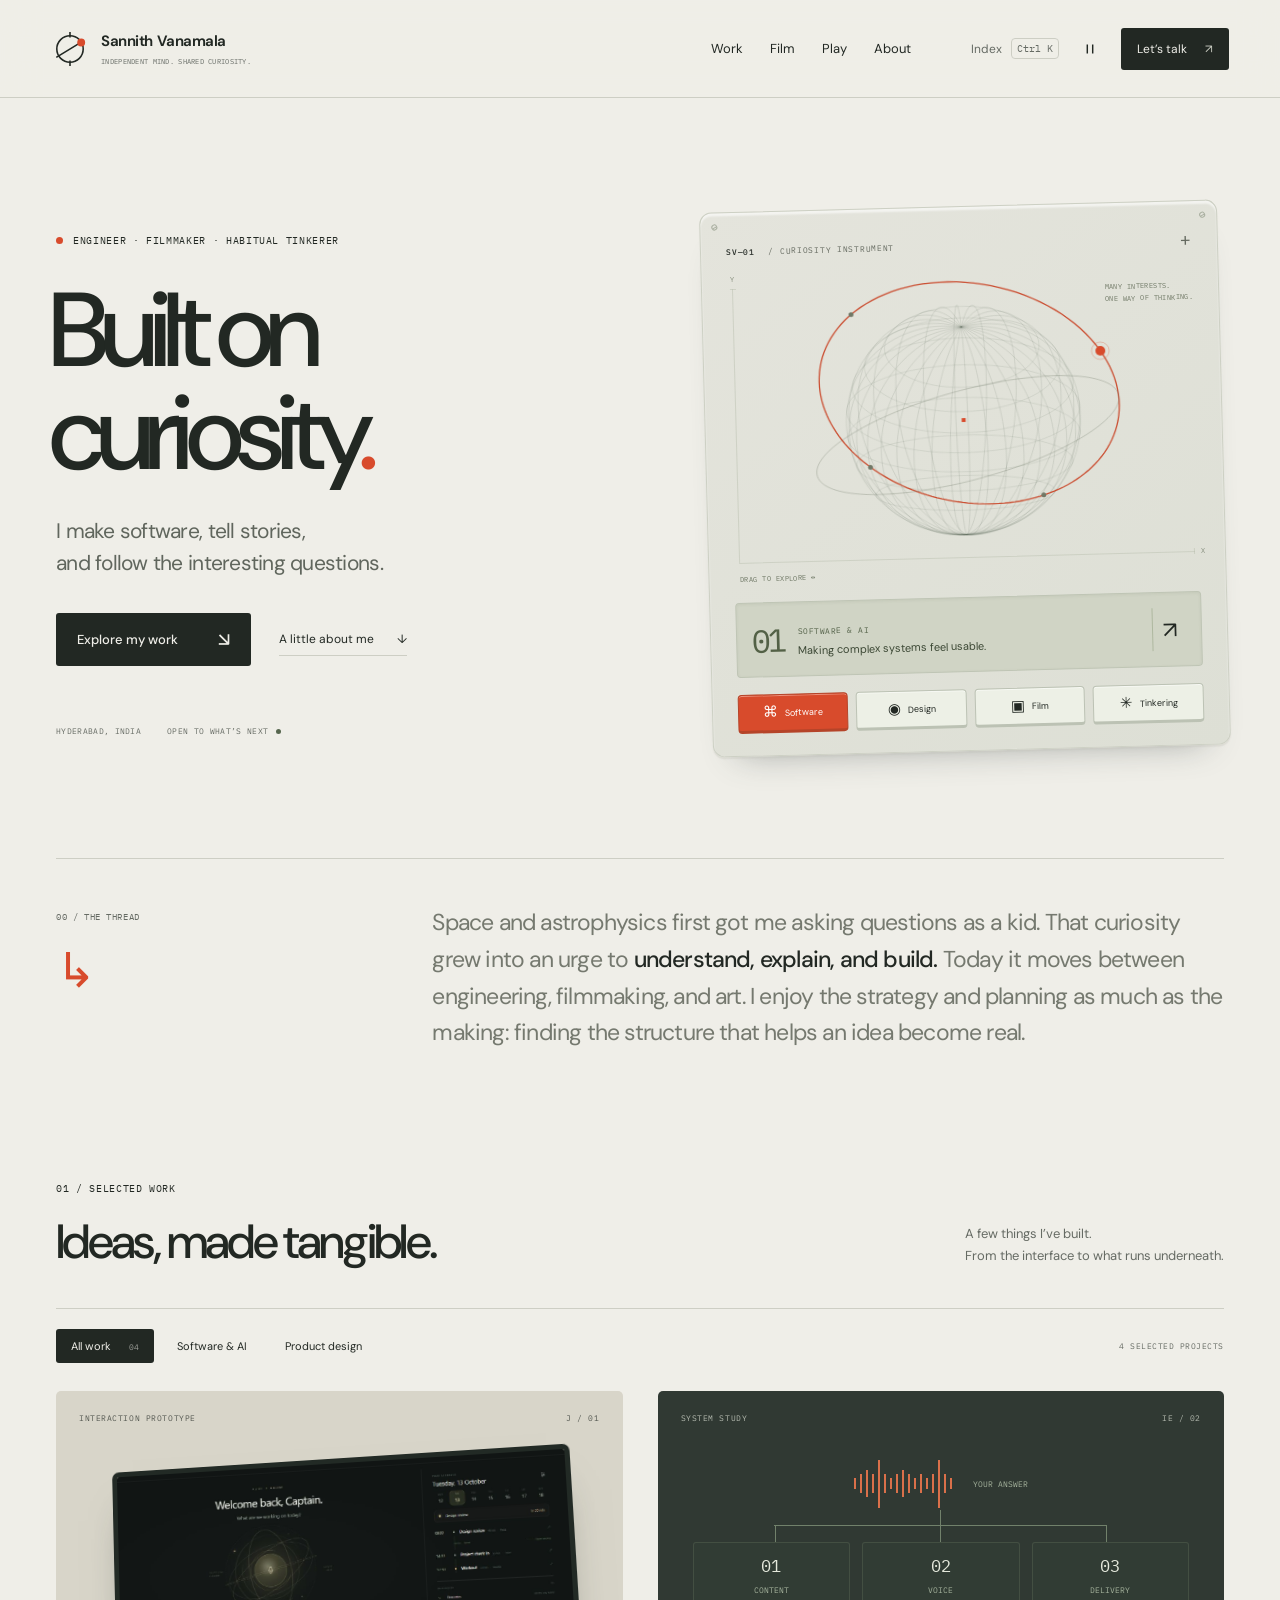
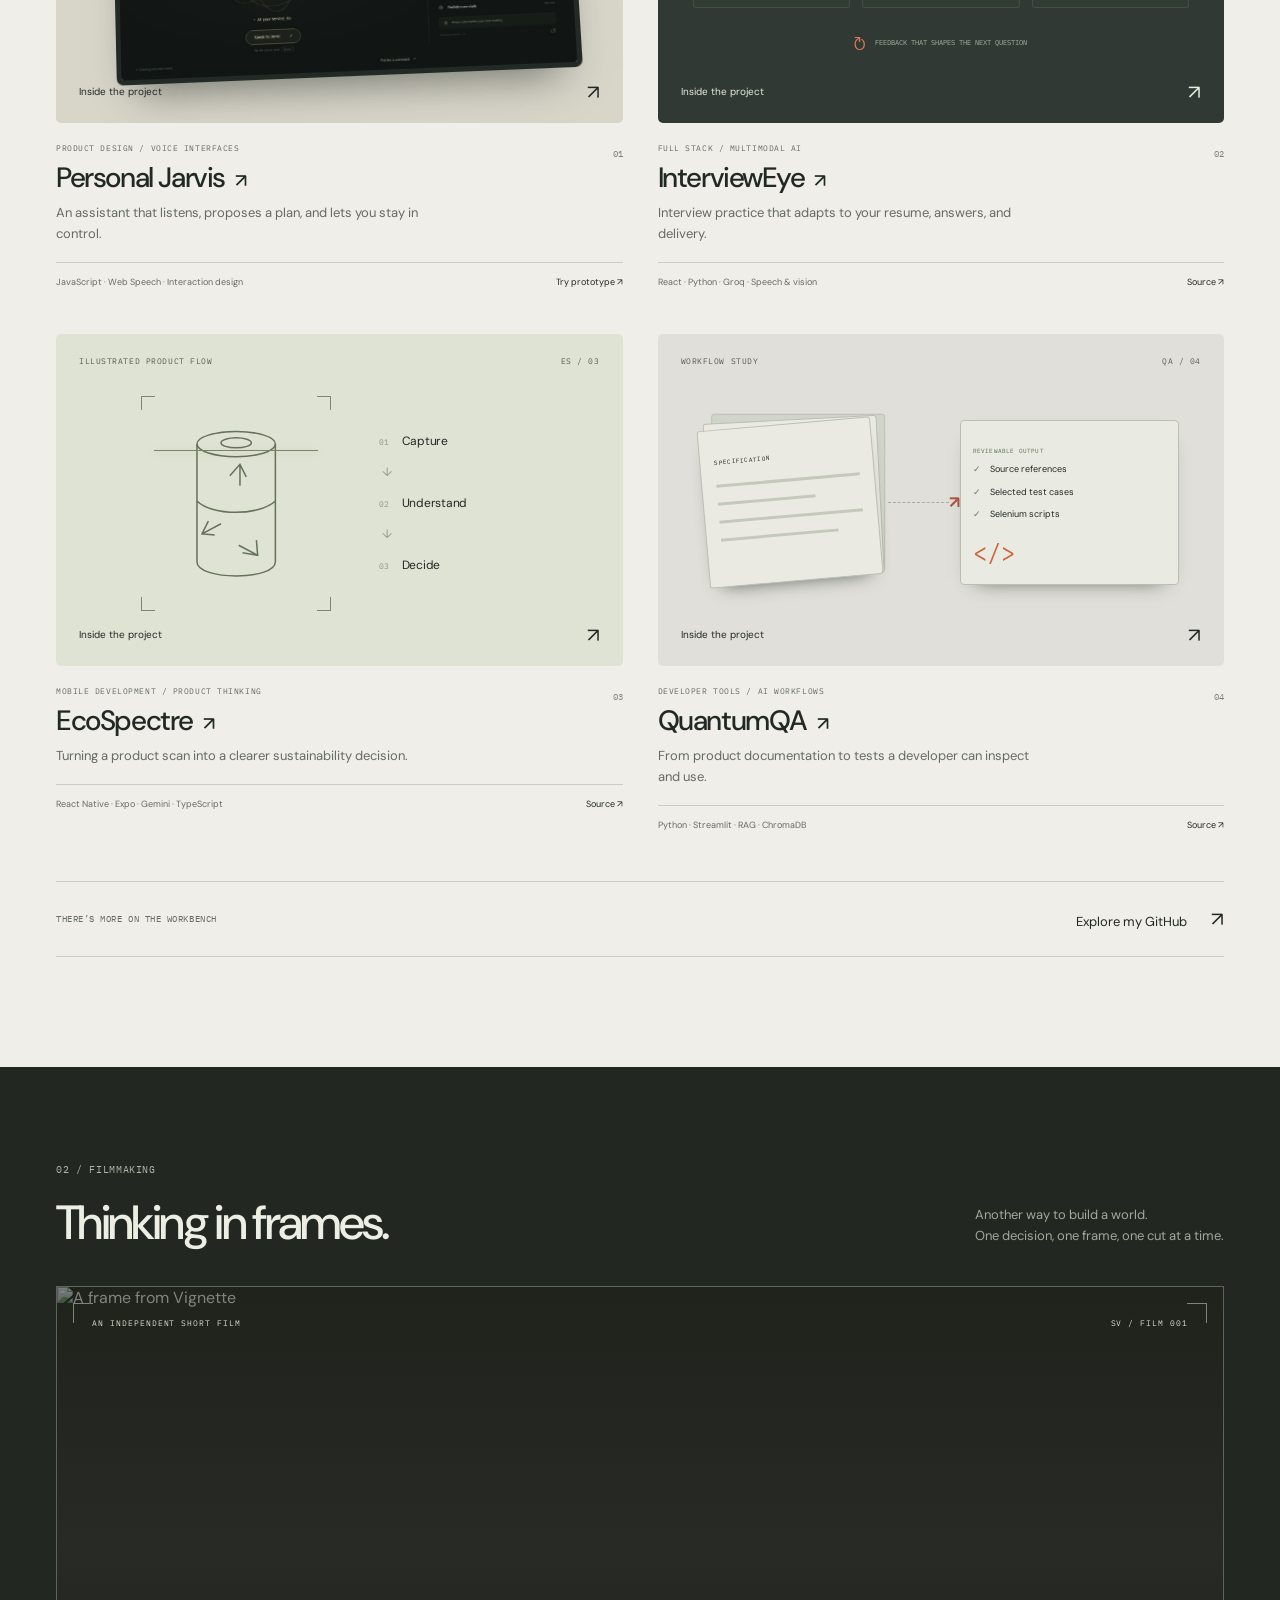
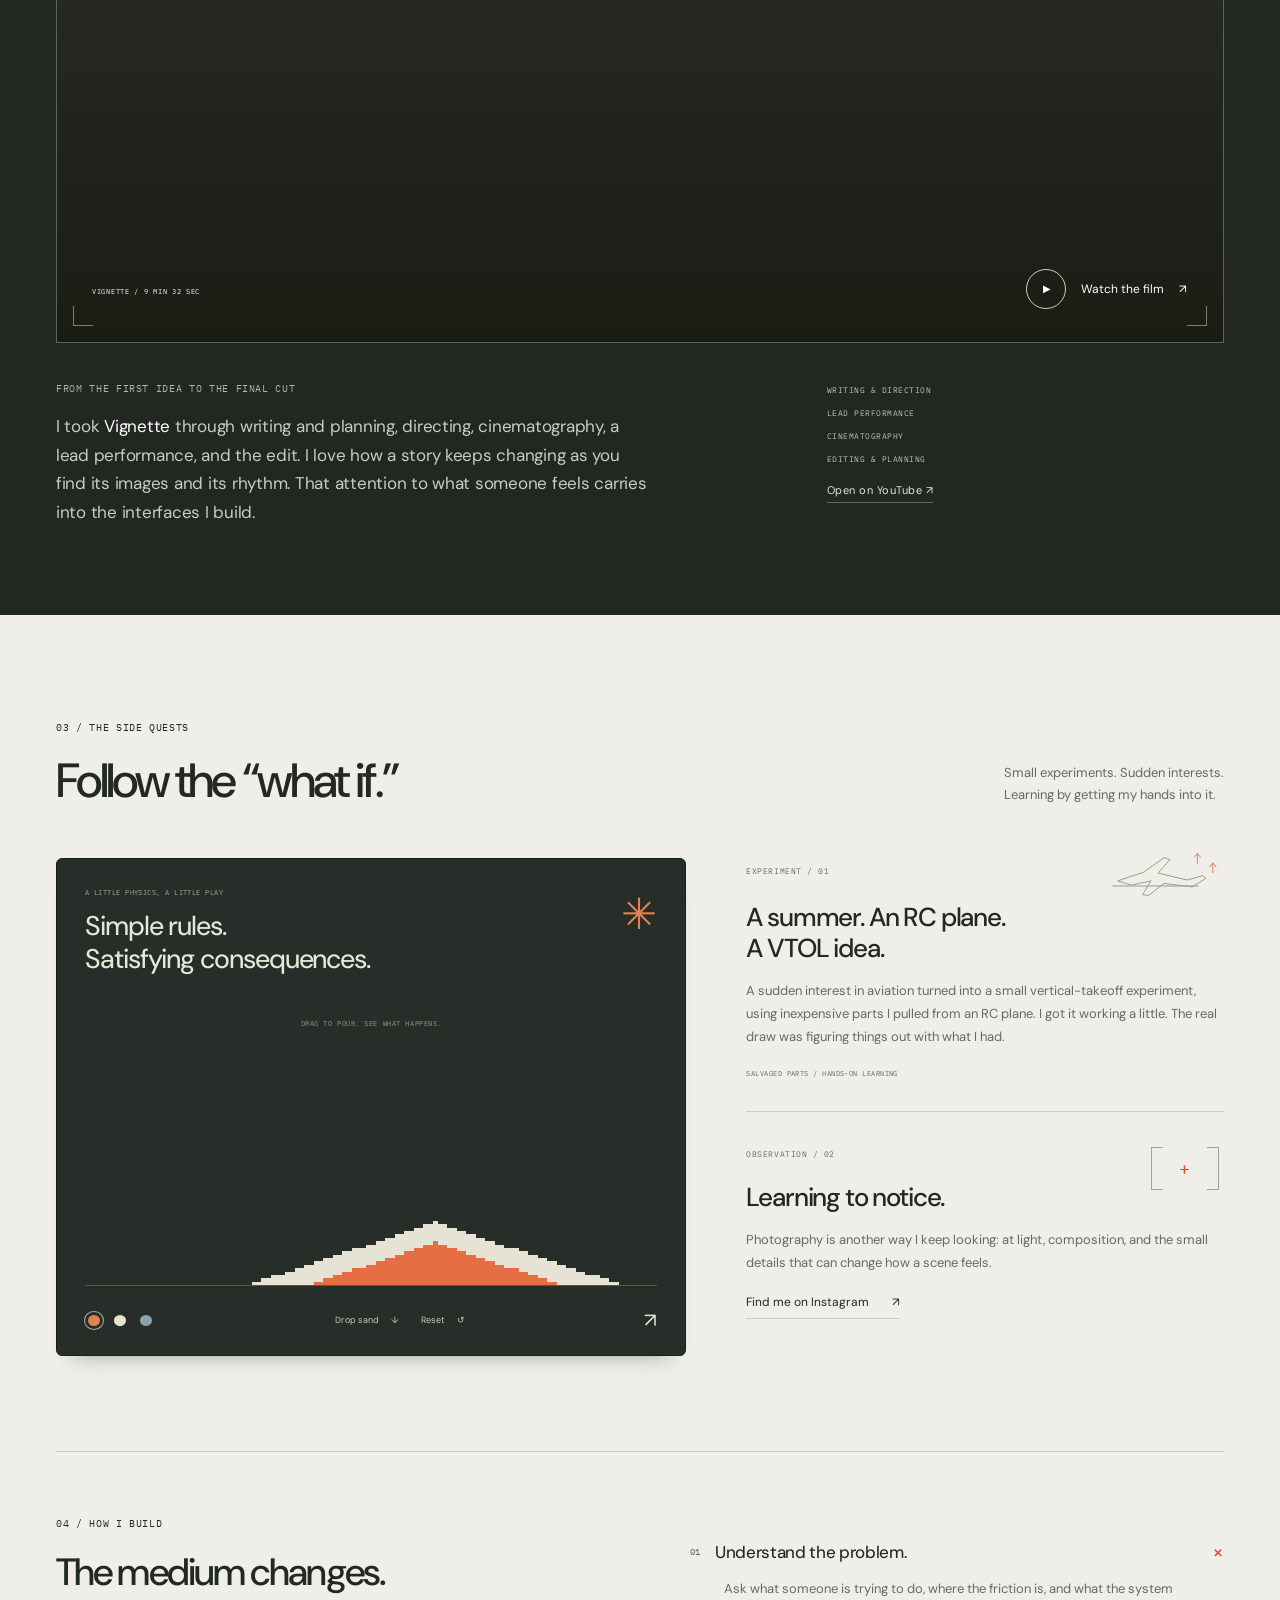
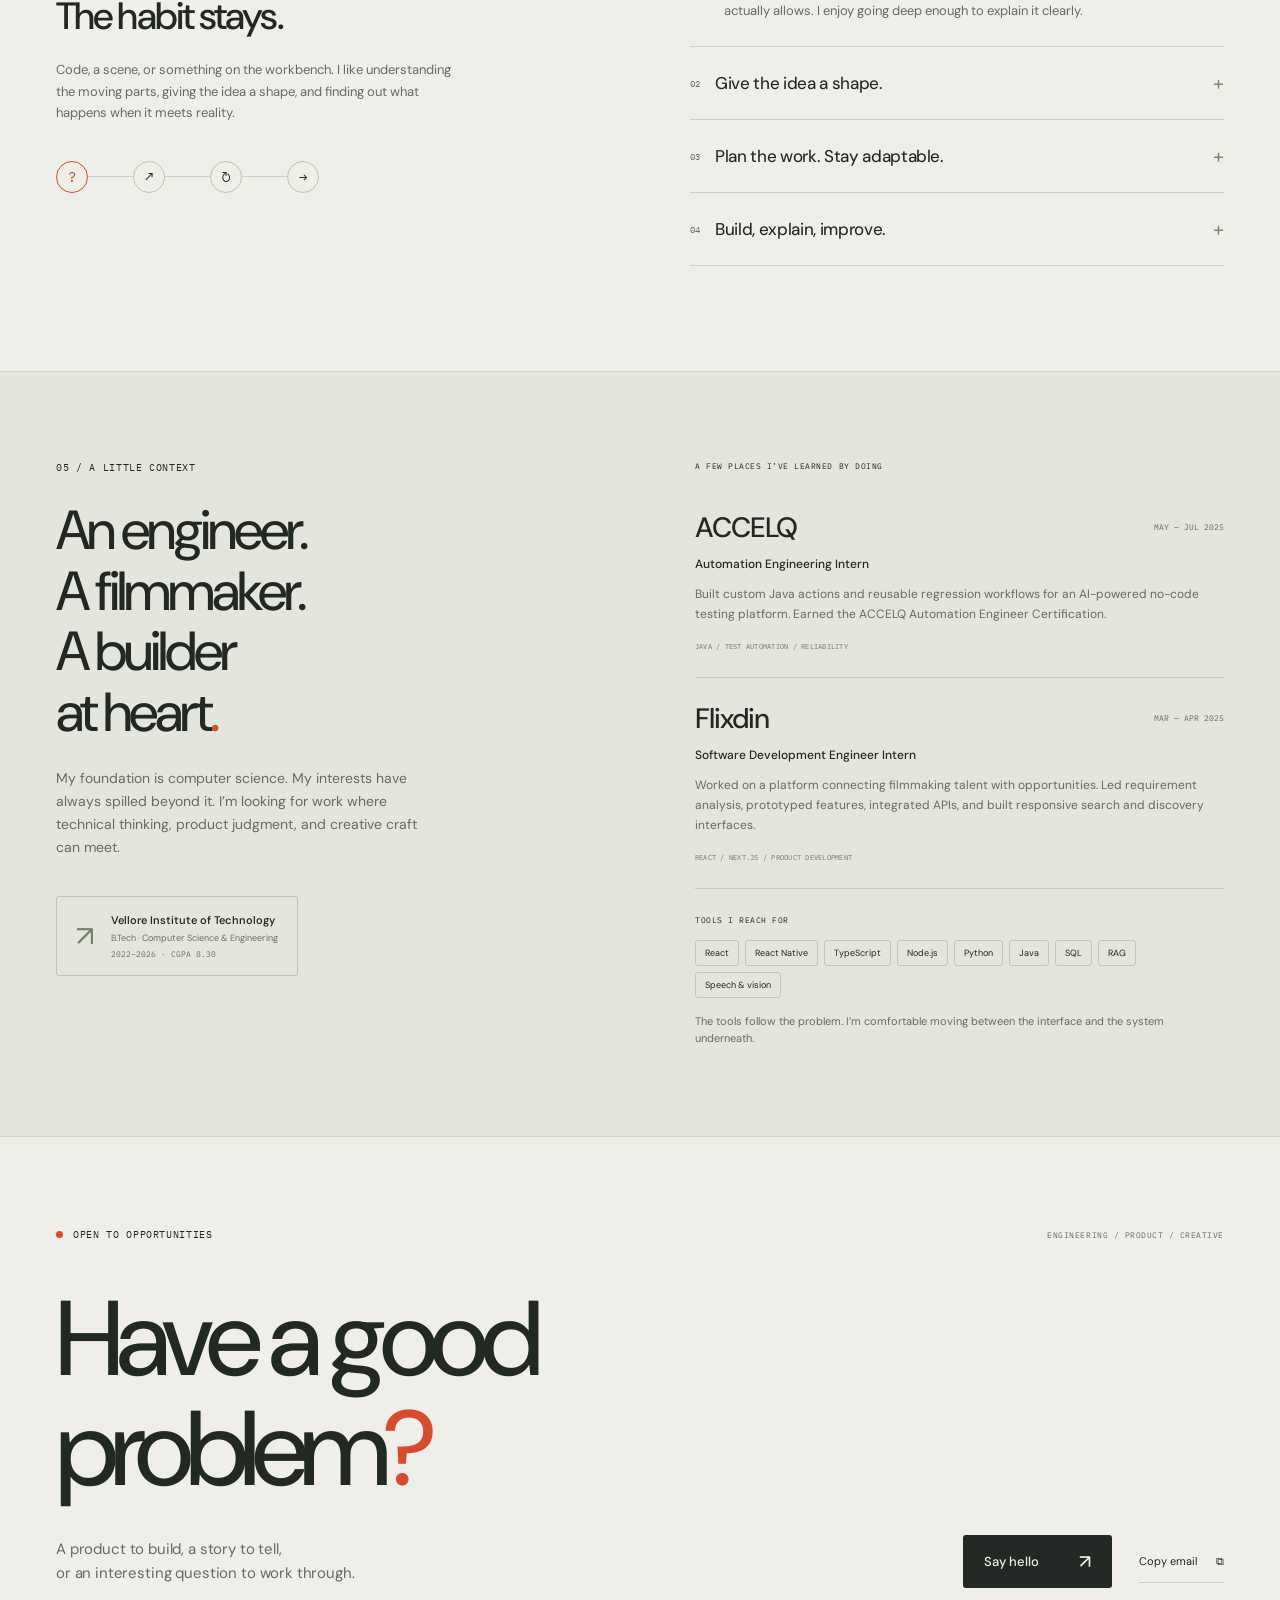
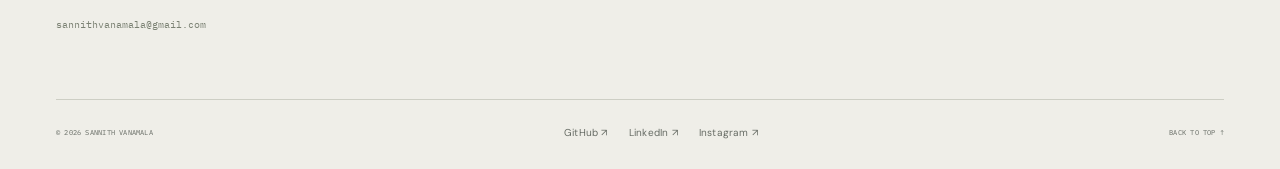
==== commit 7452912d: "Rebuild portfolio as a personal workshop for engineering, design and film" ====
--- a/index.html
+++ b/index.html
@@ -1,1279 +1,34 @@
-<!DOCTYPE html>
+<!doctype html>
 <html lang="en">
 <head>
-    <meta charset="utf-8" />
-    <meta content="width=device-width, initial-scale=1.0" name="viewport" />
-    <title>Sannith Vanamala Portfolio</title>
-    <link href="https://fonts.googleapis.com/css2?family=Orbitron:wght@400;700;900&amp;family=Roboto:wght@300;400;500&amp;display=swap" rel="stylesheet" />
-    <link href="https://cdnjs.cloudflare.com/ajax/libs/font-awesome/6.5.0/css/all.min.css" rel="stylesheet" />
-    <style>
-        :root {
-            --primary-color: #0b3d91;
-            --secondary-color: rgba(0, 0, 0, 0.6);
-            --accent-color: #ffcc00;
-            --accent-dark: #cc9900;
-            --purple-accent: #8b5cf6;
-            --cyan-accent: #06d6a0;
-            --font-primary: 'Orbitron', sans-serif;
-            --font-secondary: 'Roboto', sans-serif;
-        }
-
-        * {
-            margin: 0;
-            padding: 0;
-            box-sizing: border-box;
-        }
-
-        body {
-            font-family: var(--font-secondary);
-            background: #000;
-            color: #fff;
-            scroll-behavior: smooth;
-            overflow-x: hidden;
-            position: relative;
-        }
-
-        section {
-            min-height: 100vh;
-            display: flex;
-            flex-direction: column;
-            justify-content: center;
-            align-items: center;
-            padding: 40px 20px;
-            position: relative;
-            text-align: center;
-            opacity: 1;
-            transition: opacity 0.3s ease;
-        }
-
-        .stars {
-            position: fixed;
-            top: 0;
-            left: 0;
-            width: 100%;
-            height: 100%;
-            pointer-events: none;
-            overflow: hidden;
-            z-index: -1;
-        }
-
-        .stars div {
-            position: absolute;
-            width: 2px;
-            height: 2px;
-            background: #fff;
-            border-radius: 50%;
-            animation: twinkle 3s infinite ease-in-out;
-        }
-
-        @keyframes twinkle {
-            0%, 100% { opacity: 0.5; }
-            50% { opacity: 1; }
-        }
-
-        .shooting-star {
-            position: absolute;
-            width: 3px;
-            height: 3px;
-            background: var(--accent-color);
-            border-radius: 50%;
-            box-shadow: 0 0 10px var(--accent-color);
-            animation: shoot 5s infinite ease-in-out;
-        }
-
-        @keyframes shoot {
-            0% { transform: translate(0, 0) scale(0); opacity: 0; }
-            20% { opacity: 1; transform: translate(100px, -100px) scale(1); }
-            100% { opacity: 0; transform: translate(300px, -300px) scale(0); }
-        }
-
-        .social-nav {
-            position: fixed;
-            right: 30px;
-            top: 50%;
-            transform: translateY(-50%);
-            z-index: 100;
-            display: flex;
-            flex-direction: column;
-            gap: 20px;
-        }
-
-        .social-nav a {
-            width: 50px;
-            height: 50px;
-            border-radius: 50%;
-            background: rgba(255, 204, 0, 0.1);
-            border: 2px solid var(--accent-color);
-            display: flex;
-            align-items: center;
-            justify-content: center;
-            color: var(--accent-color);
-            text-decoration: none;
-            font-size: 20px;
-            transition: all 0.3s ease;
-            backdrop-filter: blur(10px);
-        }
-
-        .social-nav a:hover {
-            background: var(--accent-color);
-            color: #000;
-            transform: scale(1.1);
-            box-shadow: 0 0 20px var(--accent-color);
-        }
-
-        .intro {
-            color: var(--accent-color);
-            font-family: var(--font-primary);
-        }
-
-        .intro h1 {
-            font-size: 3.5rem;
-            margin-bottom: 20px;
-        }
-
-        .intro p {
-            font-size: 1.5rem;
-            max-width: 800px;
-        }
-
-        .section-title {
-            font-family: var(--font-primary);
-            font-size: 2.5rem;
-            margin-bottom: 30px;
-            color: var(--accent-color);
-            text-shadow: 0 0 20px rgba(255, 204, 0, 0.5);
-            letter-spacing: 2px;
-        }
-
-        .content {
-            max-width: 1200px;
-            margin: 0 auto;
-            width: 100%;
-        }
-
-        .name-container {
-            position: relative;
-            display: inline-block;
-            font-size: 4rem;
-            font-weight: bold;
-            text-transform: uppercase;
-            color: #ffcc00;
-        }
-
-        .name-outline {
-            position: absolute;
-            top: 0;
-            left: 0;
-            color: transparent;
-            -webkit-text-stroke: 2px rgba(148, 141, 117, 0.7);
-            z-index: -1;
-            transition: transform 0.1s ease-out;
-        }
-        
-        .scroll-arrow {
-            position: absolute;
-            bottom: 20px;
-            font-size: 2rem;
-            color: var(--accent-color);
-            animation: bounce 2s infinite;
-        }
-
-        .about {
-            text-align: center;
-            padding: 60px 20px;
-        }
-        
-        .about .section-title {
-            font-size: 2rem;
-        }
-        
-        .about .content {
-            max-width: 900px;
-            font-size: 1.5rem;
-            line-height: 1.6;
-            font-weight: 300;
-        }
-        
-        .about p {
-            font-size: 1.3rem;
-            font-weight: 400;
-            color: #ddd;
-            min-height: 200px;
-        }
-
-        #about-text {
-            display: inline;
-        }
-
-        .filmmaking {
-            background: linear-gradient(135deg, rgba(139, 92, 246, 0.1), rgba(6, 214, 160, 0.1));
-            border-top: 1px solid rgba(255, 204, 0, 0.3);
-            border-bottom: 1px solid rgba(255, 204, 0, 0.3);
-            position: relative;
-            overflow: hidden;
-        }
-
-        .filmmaking::before {
-            content: '';
-            position: absolute;
-            top: 0;
-            left: -100%;
-            width: 100%;
-            height: 100%;
-            background: linear-gradient(90deg, transparent, rgba(255, 204, 0, 0.1), transparent);
-            animation: shimmer 8s infinite;
-        }
-
-        @keyframes shimmer {
-            0% { left: -100%; }
-            100% { left: 100%; }
-        }
-
-        .filmmaking .content {
-            display: grid;
-            grid-template-columns: 1fr 1fr;
-            gap: 60px;
-            align-items: center;
-            text-align: left;
-        }
-
-        .film-text {
-            padding: 20px;
-        }
-
-        .film-text h3 {
-            font-family: var(--font-primary);
-            font-size: 1.8rem;
-            color: var(--purple-accent);
-            margin-bottom: 20px;
-        }
-
-        .film-text p {
-            font-size: 1.2rem;
-            line-height: 1.6;
-            margin-bottom: 20px;
-            color: #ddd;
-        }
-
-        .film-video {
-            position: relative;
-            aspect-ratio: 16/9;
-            border-radius: 15px;
-            overflow: hidden;
-            box-shadow: 0 20px 40px rgba(0, 0, 0, 0.5);
-            border: 2px solid var(--accent-color);
-        }
-
-        .film-video iframe {
-            width: 100%;
-            height: 100%;
-            border: none;
-        }
-
-        .film-link {
-            display: inline-flex;
-            align-items: center;
-            gap: 10px;
-            background: linear-gradient(45deg, var(--purple-accent), var(--cyan-accent));
-            color: #fff;
-            padding: 15px 30px;
-            border-radius: 50px;
-            text-decoration: none;
-            font-weight: 500;
-            font-size: 1.1rem;
-            transition: all 0.3s ease;
-            box-shadow: 0 10px 30px rgba(139, 92, 246, 0.3);
-        }
-
-        .film-link:hover {
-            transform: translateY(-3px);
-            box-shadow: 0 15px 40px rgba(139, 92, 246, 0.5);
-        }
-
-        .experience {
-            background: linear-gradient(135deg, rgba(6, 214, 160, 0.1), rgba(139, 92, 246, 0.1));
-            border-top: 1px solid rgba(255, 204, 0, 0.3);
-            border-bottom: 1px solid rgba(255, 204, 0, 0.3);
-            position: relative;
-            overflow: hidden;
-            padding: 80px 20px;
-        }
-
-        .experience::before {
-            content: '';
-            position: absolute;
-            top: 0;
-            left: -100%;
-            width: 100%;
-            height: 100%;
-            background: linear-gradient(90deg, transparent, rgba(6, 214, 160, 0.1), transparent);
-            animation: shimmer 10s infinite;
-        }
-
-        .experience .content {
-            max-width: 1200px;
-            margin: 0 auto;
-            text-align: center;
-        }
-
-        .experience-grid {
-            display: grid;
-            grid-template-columns: repeat(auto-fit, minmax(400px, 1fr));
-            gap: 50px;
-            margin-top: 50px;
-        }
-
-        .experience-card {
-            background: rgba(255, 255, 255, 0.05);
-            border: 1px solid rgba(6, 214, 160, 0.3);
-            border-radius: 20px;
-            padding: 40px;
-            backdrop-filter: blur(15px);
-            transition: all 0.4s ease;
-            position: relative;
-            overflow: hidden;
-            text-align: left;
-        }
-
-        .experience-card::before {
-            content: '';
-            position: absolute;
-            top: 0;
-            left: 0;
-            right: 0;
-            height: 4px;
-            background: linear-gradient(90deg, var(--cyan-accent), var(--purple-accent), var(--accent-color));
-            transform: scaleX(0);
-            transition: transform 0.4s ease;
-        }
-
-        .experience-card:hover {
-            transform: translateY(-15px);
-            border-color: var(--cyan-accent);
-            box-shadow: 0 25px 70px rgba(6, 214, 160, 0.2);
-        }
-
-        .experience-card:hover::before {
-            transform: scaleX(1);
-        }
-
-        .experience-header {
-            display: flex;
-            justify-content: space-between;
-            align-items: flex-start;
-            margin-bottom: 20px;
-            flex-wrap: wrap;
-            gap: 15px;
-        }
-
-        .experience-title {
-            font-family: var(--font-primary);
-            font-size: 1.6rem;
-            color: var(--cyan-accent);
-            margin-bottom: 5px;
-        }
-
-        .experience-company {
-            font-size: 1.2rem;
-            color: var(--accent-color);
-            font-weight: 500;
-        }
-
-        .experience-duration {
-            background: rgba(139, 92, 246, 0.2);
-            border: 1px solid var(--purple-accent);
-            padding: 8px 16px;
-            border-radius: 25px;
-            font-size: 0.9rem;
-            color: var(--purple-accent);
-            white-space: nowrap;
-        }
-
-        .experience-description {
-            color: #ddd;
-            line-height: 1.7;
-            margin-bottom: 25px;
-        }
-
-        .experience-highlights {
-            list-style: none;
-            margin-bottom: 20px;
-        }
-
-        .experience-highlights li {
-            padding: 8px 0;
-            color: #ccc;
-            position: relative;
-            padding-left: 25px;
-            font-size: 0.95rem;
-        }
-
-        .experience-highlights li::before {
-            content: '●';
-            position: absolute;
-            left: 0;
-            color: var(--cyan-accent);
-            font-size: 1.2rem;
-        }
-
-        .company-tech {
-            display: flex;
-            flex-wrap: wrap;
-            gap: 10px;
-            margin-top: 20px;
-        }
-
-        .tech-highlight {
-            background: rgba(6, 214, 160, 0.15);
-            border: 1px solid var(--cyan-accent);
-            padding: 6px 14px;
-            border-radius: 20px;
-            font-size: 0.85rem;
-            color: var(--cyan-accent);
-            font-weight: 500;
-        }
-
-        /* HORIZONTAL SCROLLING PROJECTS SECTION */
-        .projects-section-wrapper {
-            position: relative;
-            height: 100vh;
-            margin-top: 80px;
-            margin-bottom: 80px;
-        }
-
-        .projects {
-            text-align: center;
-            background: radial-gradient(ellipse at center, rgba(11, 61, 145, 0.1), transparent);
-            padding: 120px 20px 80px 20px;
-            height: 100vh;
-            display: flex;
-            flex-direction: column;
-            justify-content: center;
-            align-items: center;
-            position: sticky;
-            top: 0;
-            overflow: visible;
-        }
-
-        .projects .content {
-            max-width: 100%;
-            width: 100%;
-            margin: 0 auto;
-        }
-
-        .projects-scroll-container {
-            position: relative;
-            width: 100%;
-            overflow: hidden;
-            margin-top: 60px;
-            padding: 100px 0;
-        }
-
-        .projects-grid {
-            display: flex;
-            gap: 50px;
-            padding: 0 calc((100vw - (33.333% * 3 + 100px)) / 2);
-            transition: transform 0.8s cubic-bezier(0.25, 0.46, 0.45, 0.94);
-            will-change: transform;
-            width: fit-content;
-        }
-
-        .project-card {
-            background: rgba(255, 255, 255, 0.05);
-            border: 1px solid rgba(255, 204, 0, 0.3);
-            border-radius: 20px;
-            padding: 35px;
-            backdrop-filter: blur(10px);
-            transition: all 0.4s cubic-bezier(0.175, 0.885, 0.32, 1.275);
-            position: relative;
-            overflow: hidden;
-            text-align: left;
-            min-width: calc((100vw - 100px - 16vw) / 3);
-            width: calc((100vw - 100px - 16vw) / 3);
-            height: auto;
-            min-height: 450px;
-            display: flex;
-            flex-direction: column;
-            transform: translateY(0) scale(1);
-            flex-shrink: 0;
-        }
-
-        .project-card::before {
-            content: '';
-            position: absolute;
-            top: 0;
-            left: 0;
-            right: 0;
-            height: 3px;
-            background: linear-gradient(90deg, var(--accent-color), var(--purple-accent), var(--cyan-accent));
-            transform: scaleX(0);
-            transition: transform 0.4s ease;
-        }
-
-        .project-card:hover {
-            transform: translateY(-25px) scale(1.05);
-            border-color: var(--accent-color);
-            box-shadow: 0 35px 90px rgba(255, 204, 0, 0.4);
-            z-index: 10;
-        }
-
-        .project-card:hover::before {
-            transform: scaleX(1);
-        }
-
-        .project-header {
-            display: flex;
-            justify-content: space-between;
-            align-items: flex-start;
-            margin-bottom: 20px;
-        }
-
-        .project-title {
-            font-family: var(--font-primary);
-            font-size: 1.5rem;
-            color: var(--accent-color);
-            margin-bottom: 10px;
-        }
-
-        .project-link {
-            width: 40px;
-            height: 40px;
-            border-radius: 50%;
-            background: rgba(255, 204, 0, 0.1);
-            border: 2px solid var(--accent-color);
-            display: flex;
-            align-items: center;
-            justify-content: center;
-            color: var(--accent-color);
-            text-decoration: none;
-            font-size: 18px;
-            transition: all 0.3s ease;
-            flex-shrink: 0;
-        }
-
-        .project-link:hover {
-            background: var(--accent-color);
-            color: #000;
-            transform: rotate(45deg) scale(1.1);
-        }
-
-        .project-description {
-            color: #ccc;
-            line-height: 1.6;
-            margin-bottom: 20px;
-            flex-grow: 1;
-            font-size: 0.95rem;
-        }
-
-        .project-tech {
-            display: flex;
-            flex-wrap: wrap;
-            gap: 10px;
-            margin-top: auto;
-        }
-
-        .tech-tag {
-            background: rgba(139, 92, 246, 0.2);
-            border: 1px solid var(--purple-accent);
-            padding: 5px 12px;
-            border-radius: 20px;
-            font-size: 0.85rem;
-            color: var(--purple-accent);
-        }
-
-        /* Scroll indicator */
-        .scroll-indicator {
-            position: absolute;
-            bottom: 20px;
-            left: 50%;
-            transform: translateX(-50%);
-            display: flex;
-            align-items: center;
-            gap: 15px;
-            color: var(--accent-color);
-            font-size: 0.9rem;
-            opacity: 0.8;
-            transition: opacity 0.3s ease;
-            pointer-events: none;
-        }
-
-        .scroll-indicator.hidden {
-            opacity: 0;
-        }
-
-        .scroll-dots {
-            display: flex;
-            gap: 8px;
-        }
-
-        .scroll-dot {
-            width: 8px;
-            height: 8px;
-            border-radius: 50%;
-            background: rgba(255, 204, 0, 0.3);
-            transition: all 0.3s ease;
-        }
-
-        .scroll-dot.active {
-            background: var(--accent-color);
-            width: 24px;
-            border-radius: 4px;
-        }
-
-        .skills {
-            background: linear-gradient(135deg, rgba(255, 204, 0, 0.05), rgba(139, 92, 246, 0.05));
-            padding: 80px 20px;
-            text-align: center;
-        }
-
-        .skills .content {
-            max-width: 1200px;
-            margin: 0 auto;
-        }
-
-        .skills-grid {
-            display: grid;
-            grid-template-columns: repeat(auto-fit, minmax(280px, 1fr));
-            gap: 30px;
-            margin-top: 40px;
-            padding: 0 20px;
-        }
-
-        .skill-category {
-            background: rgba(255, 255, 255, 0.05);
-            border: 1px solid rgba(255, 204, 0, 0.2);
-            border-radius: 15px;
-            padding: 25px;
-            backdrop-filter: blur(10px);
-            transition: all 0.4s cubic-bezier(0.175, 0.885, 0.32, 1.275);
-            text-align: left;
-            width: 100%;
-            min-height: 200px;
-            transform: translateY(0) scale(1);
-        }
-
-        .skill-category:hover {
-            border-color: var(--accent-color);
-            transform: translateY(-18px) scale(1.04);
-            box-shadow: 0 25px 70px rgba(255, 204, 0, 0.2);
-        }
-
-        .skill-category h3 {
-            font-family: var(--font-primary);
-            color: var(--cyan-accent);
-            margin-bottom: 15px;
-            font-size: 1.3rem;
-        }
-
-        .skill-list {
-            list-style: none;
-        }
-
-        .skill-list li {
-            padding: 8px 0;
-            color: #ddd;
-            position: relative;
-            padding-left: 20px;
-        }
-
-        .skill-list li::before {
-            content: '▶';
-            position: absolute;
-            left: 0;
-            color: var(--accent-color);
-            font-size: 0.8rem;
-        }
-
-        @keyframes bounce {
-            0%, 100% { transform: translateY(0); }
-            50% { transform: translateY(-10px); }
-        }
-
-        @media (max-width: 1024px) {
-            .project-card {
-                min-width: calc(50% - 25px);
-                width: calc(50% - 25px);
-            }
-
-            .skills-grid {
-                grid-template-columns: repeat(auto-fit, minmax(260px, 1fr));
-                gap: 25px;
-            }
-
-            .experience-grid {
-                grid-template-columns: 1fr;
-                gap: 40px;
-            }
-        }
-
-        @media (max-width: 768px) {
-            .social-nav {
-                right: 15px;
-                gap: 15px;
-            }
-
-            .social-nav a {
-                width: 40px;
-                height: 40px;
-                font-size: 16px;
-            }
-
-            .filmmaking .content {
-                grid-template-columns: 1fr;
-                gap: 40px;
-                text-align: center;
-            }
-
-            .project-card {
-                min-width: 80%;
-                width: 80%;
-            }
-
-            .projects-grid {
-                padding: 0 5vw;
-                gap: 40px;
-            }
-
-            .skills-grid {
-                grid-template-columns: 1fr;
-                gap: 20px;
-                padding: 0 10px;
-            }
-
-            .skill-category {
-                min-height: 180px;
-            }
-
-            .experience-grid {
-                grid-template-columns: 1fr;
-                gap: 30px;
-            }
-
-            .experience-header {
-                flex-direction: column;
-                align-items: flex-start;
-            }
-
-            .name-container {
-                font-size: 2.5rem;
-            }
-
-            .intro h1 {
-                font-size: 2.5rem;
-            }
-
-            .section-title {
-                font-size: 2rem;
-            }
-        }
-
-        @media (max-width: 480px) {
-            .project-card {
-                min-width: 90%;
-                width: 90%;
-            }
-
-            section {
-                padding: 20px 15px;
-            }
-        }
-    </style>
+<meta charset="utf-8"><meta name="viewport" content="width=device-width,initial-scale=1"><meta name="theme-color" content="#efeee8">
+<title>Sannith Vanamala — Engineering, film & things in between</title>
+<meta name="description" content="The personal workshop of Sannith Vanamala. Software and AI, product design, filmmaking, and experiments driven by curiosity.">
+<link rel="canonical" href="https://saneitt.github.io/Portfolio-website/"><meta property="og:title" content="Sannith Vanamala — Built on curiosity."><meta property="og:description" content="Engineering, filmmaking, design, and the interesting things that happen between them."><meta property="og:type" content="website"><meta property="og:url" content="https://saneitt.github.io/Portfolio-website/">
+<link rel="icon" href="assets/favicon.svg" type="image/svg+xml"><link rel="preconnect" href="https://fonts.googleapis.com"><link rel="preconnect" href="https://fonts.gstatic.com" crossorigin><link href="https://fonts.googleapis.com/css2?family=DM+Sans:wght@400;450;500;550;600;650;700&family=IBM+Plex+Mono:wght@400;500&display=swap" rel="stylesheet">
+<link rel="stylesheet" href="styles.css"><script src="projects.js" defer></script><script src="app.js" defer></script>
 </head>
 <body>
-    <div class="stars"></div>
-    
-    <nav class="social-nav">
-        <a href="mailto:sannith.vanamala@gmail.com" title="Email">✉</a>
-        <a href="https://github.com/Saneitt" target="_blank" title="GitHub"><span class="fa-brands fa-github"></span></a>
-        <a href="https://www.linkedin.com/in/sannith-vanamala-924822249/" target="_blank" title="LinkedIn"><span class="fa-brands fa-linkedin"></span></a>
-        <a href="https://www.instagram.com/sane_itt/" target="_blank" title="Instagram"><span class="fa-brands fa-instagram"></span></a>
-        <a href="https://x.com/SannithVanamala" target="_blank" title="X"><span class="fa-brands fa-x-twitter"></span></a>
-    </nav>
-
-    <section class="intro">
-        <h1>Welcome to My Universe</h1>
-        <p>Exploring the cosmos of creativity, technology, and innovation.</p>
-        <br />
-        <div class="name-container">
-            <p>SANNITH VANAMALA</p>
-            <p class="name-outline">SANNITH VANAMALA</p>
-        </div>
-        <span class="scroll-arrow">↓</span>
-    </section>
-
-    <section class="about">
-        <h2 class="section-title">About Me</h2>
-        <div class="content">
-            <p id="about-text">
-                Fueled by a growing curiosity, I have a deep passion for engineering and creating new and exciting solutions. I have a deep desire for AI and its future, and I make a constant effort to explore and learn new things at all times. I wholeheartedly embrace new challenges, and I make a constant effort to develop my expertise and sharpen my skills. I'm fascinated with AI breakthroughs, and I'm eager to become a part of such a transformational journey. Read on to know me better!
-            </p>
-        </div>
-    </section>
-
-    <section class="filmmaking">
-        <h2 class="section-title">Visual Storytelling</h2>
-        <div class="content">
-            <div class="film-text">
-                <h3>Beyond Code: Crafting Cinematic Narratives</h3>
-                <p>
-                    While algorithms and data structures fuel my technical mind, there's another dimension to my creativity that thrives behind the camera. Filmmaking isn't just a hobby for me—it's where I explore the poetry of visual storytelling, where every frame becomes a canvas and every cut carries emotion.
-                </p>
-                <p>
-                    The intersection of technology and artistry fascinates me. Just as I architect code to solve complex problems, I weave together shots, sounds, and stories to create something that resonates on a human level. Each project teaches me something new about perspective, timing, and the delicate balance between technical precision and creative intuition.
-                </p>
-                <a class="film-link" href="https://www.youtube.com/watch?v=RJa5eLgjtCw" target="_blank">
-                    Watch My Latest Film ➤
-                </a>
-            </div>
-            <div class="film-video">
-                <iframe allow="accelerometer; autoplay; clipboard-write; encrypted-media; gyroscope; picture-in-picture" allowfullscreen="" src="https://www.youtube.com/embed/RJa5eLgjtCw" title="Sannith's Short Film"></iframe>
-            </div>
-        </div>
-    </section>
-
-    <section class="experience">
-        <h2 class="section-title">Professional Journey</h2>
-        <div class="content">
-            <div class="experience-grid">
-                <div class="experience-card">
-                    <div class="experience-header">
-                        <div>
-                            <h3 class="experience-title">Automation Engineering Intern</h3>
-                            <p class="experience-company">ACCELQ</p>
-                        </div>
-                        <span class="experience-duration">May 2025 – Present</span>
-                    </div>
-                    <p class="experience-description">
-                        Diving deep into the future of test automation with ACCELQ's revolutionary AI-driven, no-code platform that's transforming how teams approach quality assurance. Working alongside cutting-edge technology that makes test automation accessible through natural language processing.
-                    </p>
-                    <ul class="experience-highlights">
-                        <li>Immersed in ACCELQ's intelligent action-context architecture that reads applications like humans do</li>
-                        <li>Leveraging AI-powered test authoring that understands intent, not just instructions</li>
-                        <li>Witnessing firsthand how abstraction and scalability revolutionize enterprise automation</li>
-                        <li>Became a Certified ACCELQ Automation Engineer through structured learning</li>
-                    </ul>
-                    <div class="company-tech">
-                        <span class="tech-highlight">AI-Driven Testing</span>
-                        <span class="tech-highlight">No-Code Platform</span>
-                        <span class="tech-highlight">NLP Automation</span>
-                    </div>
-                </div>
-                <div class="experience-card">
-                    <div class="experience-header">
-                        <div>
-                            <h3 class="experience-title">Software Development Engineer Intern</h3>
-                            <p class="experience-company">Flixdin</p>
-                        </div>
-                        <span class="experience-duration">Mar 2025 – Apr 2025</span>
-                    </div>
-                    <p class="experience-description">
-                        Contributed to Flixdin's mission of bridging digital experiences across platforms, working on responsive UI components that engage users in meaningful ways. Part of a team that believes in seamless integration between web and mobile ecosystems.
-                    </p>
-                    <ul class="experience-highlights">
-                        <li>Crafted responsive UI components using React.js and Next.js frameworks</li>
-                        <li>Enhanced user engagement through thoughtful interface design and optimization</li>
-                        <li>Collaborated across teams to ensure unified experiences across web and mobile</li>
-                        <li>Implemented sophisticated state management for complex application architectures</li>
-                    </ul>
-                    <div class="company-tech">
-                        <span class="tech-highlight">React.js</span>
-                        <span class="tech-highlight">Next.js</span>
-                        <span class="tech-highlight">Cross-Platform</span>
-                    </div>
-                </div>
-            </div>
-        </div>
-    </section>
-
-    <div class="projects-section-wrapper">
-        <section class="projects" id="projects-section">
-            <h2 class="section-title">Projects</h2>
-            <div class="content">
-                <div class="projects-scroll-container">
-                    <div class="projects-grid" id="projects-grid">
-                        <div class="project-card">
-                            <div class="project-header">
-                                <div>
-                                    <h3 class="project-title">QuantumQA</h3>
-                                </div>
-                                <a class="project-link" href="https://quantumapp-zpybrnmgqt9yhtecdphokr.streamlit.app/" target="_blank">↗</a>
-                            </div>
-                            <p class="project-description">
-                                An intelligent autonomous QA agent that revolutionizes test automation by transforming raw documentation into production-ready test cases and Selenium scripts. Built with RAG technology and hosted on Streamlit, it ensures every test is grounded in actual requirements, eliminating drift and maintaining perfect traceability from docs to code.
-                            </p>
-                            <div class="project-tech">
-                                <span class="tech-tag">Streamlit</span>
-                                <span class="tech-tag">RAG</span>
-                                <span class="tech-tag">AI Automation</span>
-                                <span class="tech-tag">Selenium</span>
-                            </div>
-                        </div>
-                        <div class="project-card">
-                            <div class="project-header">
-                                <div>
-                                    <h3 class="project-title">SolisAI</h3>
-                                </div>
-                                <a class="project-link" href="#" target="_blank">↗</a>
-                            </div>
-                            <p class="project-description">
-                                A context-aware AI companion that transforms journaling into meaningful self-reflection. Using advanced RAG technology and vector embeddings, SolisAI learns from your entries and provides empathetic, personalized insights while keeping your thoughts completely private and secure on your local machine.
-                            </p>
-                            <div class="project-tech">
-                                <span class="tech-tag">RAG</span>
-                                <span class="tech-tag">ChromaDB</span>
-                                <span class="tech-tag">Gemini API</span>
-                                <span class="tech-tag">Streamlit</span>
-                            </div>
-                        </div>
-                        <div class="project-card">
-                            <div class="project-header">
-                                <div>
-                                    <h3 class="project-title">EcoSpectre</h3>
-                                </div>
-                                <a class="project-link" href="https://github.com/Saneitt/EcoSpectre" target="_blank">↗</a>
-                            </div>
-                            <p class="project-description">
-                                A mobile platform that empowers sustainable choices through AI-powered vision analysis. Simply scan any product to receive detailed sustainability scores, material breakdowns, and eco-friendly alternatives, making environmental consciousness accessible to everyone through cutting-edge computer vision.
-                            </p>
-                            <div class="project-tech">
-                                <span class="tech-tag">React Native</span>
-                                <span class="tech-tag">Gemini Vision</span>
-                                <span class="tech-tag">AI Analysis</span>
-                                <span class="tech-tag">Sustainability</span>
-                            </div>
-                        </div>
-                        <div class="project-card">
-                            <div class="project-header">
-                                <div>
-                                    <h3 class="project-title">SentinelEye</h3>
-                                </div>
-                                <a class="project-link" href="#" target="_blank">↗</a>
-                            </div>
-                            <p class="project-description">
-                                An intelligent surveillance system that transforms passive CCTV footage into active security monitoring. Using real-time computer vision analysis, SentinelEye identifies threatening behaviors and suspicious activities instantly, enabling rapid response and enhanced safety across multiple camera feeds.
-                            </p>
-                            <div class="project-tech">
-                                <span class="tech-tag">OpenCV</span>
-                                <span class="tech-tag">Computer Vision</span>
-                                <span class="tech-tag">Real-time Processing</span>
-                            </div>
-                        </div>
-                        <div class="project-card">
-                            <div class="project-header">
-                                <div>
-                                    <h3 class="project-title">Sand Tetris</h3>
-                                </div>
-                                <a class="project-link" href="https://saneitt.github.io/Sand-falling-sim/" target="_blank">↗</a>
-                            </div>
-                            <p class="project-description">
-                                An experimental physics simulation that brings the mesmerizing beauty of falling sand to life. This project explores particle systems, collision detection, and the satisfying nature of granular dynamics through interactive web-based gameplay.
-                            </p>
-                            <div class="project-tech">
-                                <span class="tech-tag">JavaScript</span>
-                                <span class="tech-tag">Canvas API</span>
-                                <span class="tech-tag">Physics</span>
-                            </div>
-                        </div>
-                        <div class="project-card">
-                            <div class="project-header">
-                                <div>
-                                    <h3 class="project-title">TaskTrove</h3>
-                                </div>
-                                <a class="project-link" href="https://saneitt.github.io/TaskTrove/" target="_blank">↗</a>
-                            </div>
-                            <p class="project-description">
-                                A comprehensive platform designed to bridge the gap between skilled workers and demand. TaskTrove creates meaningful connections in the gig economy, featuring intuitive user interfaces and smart matching algorithms that empower freelancers and clients alike.
-                            </p>
-                            <div class="project-tech">
-                                <span class="tech-tag">HTML/CSS</span>
-                                <span class="tech-tag">JavaScript</span>
-                                <span class="tech-tag">UI/UX</span>
-                            </div>
-                        </div>
-                    </div>
-                </div>
-                <div class="scroll-indicator" id="scroll-indicator">
-                    <span>Scroll to explore</span>
-                    <div class="scroll-dots">
-                        <div class="scroll-dot active"></div>
-                        <div class="scroll-dot"></div>
-                        <div class="scroll-dot"></div>
-                        <div class="scroll-dot"></div>
-                    </div>
-                </div>
-            </div>
-        </section>
-    </div>
-
-    <section class="skills">
-        <h2 class="section-title">Skills & Technologies</h2>
-        <div class="content">
-            <div class="skills-grid">
-                <div class="skill-category">
-                    <h3>Programming Languages</h3>
-                    <ul class="skill-list">
-                        <li>Python</li>
-                        <li>Java</li>
-                        <li>C/C++</li>
-                        <li>JavaScript</li>
-                    </ul>
-                </div>
-                <div class="skill-category">
-                    <h3>Web Development</h3>
-                    <ul class="skill-list">
-                        <li>HTML5 & CSS3</li>
-                        <li>JavaScript ES6+</li>
-                        <li>ReactJS</li>
-                        <li>Responsive Design</li>
-                    </ul>
-                </div>
-                <div class="skill-category">
-                    <h3>AI & Machine Learning</h3>
-                    <ul class="skill-list">
-                        <li>PyTorch & Deep Learning</li>
-                        <li>Natural Language Processing</li>
-                        <li>Neural Networks</li>
-                        <li>AI Applications</li>
-                    </ul>
-                </div>
-                <div class="skill-category">
-                    <h3>Cloud & Platforms</h3>
-                    <ul class="skill-list">
-                        <li>Microsoft Azure</li>
-                        <li>AWS Cloud Services</li>
-                        <li>Database Management</li>
-                        <li>MySQL</li>
-                    </ul>
-                </div>
-            </div>
-        </div>
-    </section>
-
-    <script>
-        // Generate stars dynamically
-        const starContainer = document.querySelector('.stars');
-        for (let i = 0; i < 150; i++) {
-            const star = document.createElement('div');
-            star.style.top = `${Math.random() * 100}%`;
-            star.style.left = `${Math.random() * 100}%`;
-            star.style.animationDuration = `${Math.random() * 3 + 2}s`;
-            star.style.animationDelay = `${Math.random() * 3}s`;
-            starContainer.appendChild(star);
-        }
-
-        // Add shooting stars
-        setInterval(() => {
-            const shootingStar = document.createElement('div');
-            shootingStar.classList.add('shooting-star');
-            shootingStar.style.top = `${Math.random() * window.innerHeight}px`;
-            shootingStar.style.left = `${Math.random() * window.innerWidth}px`;
-            starContainer.appendChild(shootingStar);
-
-            setTimeout(() => {
-                shootingStar.remove();
-            }, 5000);
-        }, 3000);
-
-        // Scroll opacity effect for non-project sections
-        const sections = document.querySelectorAll('section:not(.projects)');
-
-        // Mousemove effect for name outline
-        document.addEventListener("mousemove", (event) => {
-            const nameOutline = document.querySelector(".name-outline");
-            if (!nameOutline) return;
-
-            const { clientX: x, clientY: y } = event;
-            const centerX = window.innerWidth / 2;
-            const centerY = window.innerHeight / 2;
-
-            const offsetX = (x - centerX) / 80;
-            const offsetY = (y - centerY) / 80;
-
-            nameOutline.style.transform = `translate(${offsetX}px, ${offsetY}px)`;
-        });
-
-        // SCROLL HIJACKING FOR HORIZONTAL PROJECTS SECTION
-        const projectsSection = document.getElementById('projects-section');
-        const projectsGrid = document.getElementById('projects-grid');
-        const scrollIndicator = document.getElementById('scroll-indicator');
-        const scrollDots = document.querySelectorAll('.scroll-dot');
-        
-        // Configuration
-        const TOTAL_PROJECTS = 6;
-        const VISIBLE_PROJECTS = 3;
-        const MAX_HORIZONTAL_STEPS = TOTAL_PROJECTS - VISIBLE_PROJECTS;
-        const SCROLL_STEP = 0.2;
-        const DELTA_THRESHOLD = 100;
-        
-        // State
-        let horizontalPosition = 0;
-        let isInProjectsSection = false;
-        let isHorizontalScrolling = false;
-        let wheelDelta = 0;
-        let projectsSectionTop = 0;
-
-        function updateSectionPosition() {
-            const rect = projectsSection.getBoundingClientRect();
-            projectsSectionTop = window.scrollY + rect.top;
-        }
-
-        function updateGridPosition() {
-            const card = projectsGrid.querySelector('.project-card');
-            if (!card) return;
-            
-            const cardWidth = card.offsetWidth;
-            const gap = 50;
-            const totalShift = (cardWidth + gap) * horizontalPosition;
-            projectsGrid.style.transform = `translateX(-${totalShift}px)`;
-            
-            const currentStep = Math.floor(horizontalPosition);
-            scrollDots.forEach((dot, idx) => {
-                dot.classList.toggle('active', idx === currentStep);
-            });
-            
-            if (horizontalPosition >= MAX_HORIZONTAL_STEPS - 0.1) {
-                scrollIndicator.classList.add('hidden');
-            } else {
-                scrollIndicator.classList.remove('hidden');
-            }
-        }
-
-        window.addEventListener('scroll', () => {
-            updateSectionPosition();
-            const scrollY = window.scrollY;
-            
-            const prevState = isInProjectsSection;
-            isInProjectsSection = scrollY >= projectsSectionTop && 
-                                  scrollY < projectsSectionTop + window.innerHeight * (MAX_HORIZONTAL_STEPS + 2);
-            
-            if (prevState && !isInProjectsSection) {
-                horizontalPosition = 0;
-                wheelDelta = 0;
-                isHorizontalScrolling = false;
-                updateGridPosition();
-            }
-        }, { passive: true });
-
-        window.addEventListener('wheel', (e) => {
-            updateSectionPosition();
-            
-            if (!isInProjectsSection) {
-                wheelDelta = 0;
-                isHorizontalScrolling = false;
-                return;
-            }
-            
-            if (horizontalPosition >= MAX_HORIZONTAL_STEPS) {
-                isHorizontalScrolling = false;
-                wheelDelta = 0;
-                return;
-            }
-            
-            if (horizontalPosition <= 0 && e.deltaY < 0) {
-                isHorizontalScrolling = false;
-                wheelDelta = 0;
-                return;
-            }
-            
-            e.preventDefault();
-            isHorizontalScrolling = true;
-            
-            wheelDelta += e.deltaY;
-            
-            if (Math.abs(wheelDelta) >= DELTA_THRESHOLD) {
-                const direction = wheelDelta > 0 ? 1 : -1;
-                const newPosition = horizontalPosition + direction * SCROLL_STEP;
-                horizontalPosition = Math.max(0, Math.min(MAX_HORIZONTAL_STEPS, newPosition));
-                updateGridPosition();
-                wheelDelta = 0;
-            }
-        }, { passive: false });
-
-        let touchStartX = 0;
-        let touchStartY = 0;
-
-        projectsSection.addEventListener('touchstart', (e) => {
-            touchStartX = e.touches[0].clientX;
-            touchStartY = e.touches[0].clientY;
-        }, { passive: true });
-
-        projectsSection.addEventListener('touchmove', (e) => {
-            if (!isInProjectsSection || horizontalPosition >= MAX_HORIZONTAL_STEPS) return;
-            
-            const diffX = Math.abs(e.touches[0].clientX - touchStartX);
-            const diffY = Math.abs(e.touches[0].clientY - touchStartY);
-            
-            if (diffX > diffY) {
-                e.preventDefault();
-            }
-        }, { passive: false });
-
-        projectsSection.addEventListener('touchend', (e) => {
-            if (!isInProjectsSection) return;
-            
-            const touchEndX = e.changedTouches[0].clientX;
-            const touchEndY = e.changedTouches[0].clientY;
-            
-            const diffX = touchStartX - touchEndX;
-            const diffY = Math.abs(touchStartY - touchEndY);
-            
-            if (Math.abs(diffX) > Math.abs(diffY) && Math.abs(diffX) > 50) {
-                const direction = diffX > 0 ? 1 : -1;
-                horizontalPosition = Math.max(0, Math.min(MAX_HORIZONTAL_STEPS, 
-                                            horizontalPosition + direction * 0.5));
-                updateGridPosition();
-            }
-        }, { passive: true });
-
-        window.addEventListener('load', () => {
-            updateSectionPosition();
-            updateGridPosition();
-        });
-
-        window.addEventListener('resize', () => {
-            updateSectionPosition();
-            updateGridPosition();
-        });
-
-        // TYPING ANIMATION FOR ABOUT SECTION
-        const aboutSection = document.querySelector('.about');
-        const aboutText = document.getElementById('about-text');
-        const fullText = aboutText.textContent.trim();
-        
-        let hasTypingStarted = false;
-        let typingIndex = 0;
-        let aboutSectionTop = 0;
-        const TYPING_SPEED = 10; // milliseconds per character
-
-        function updateAboutSectionPosition() {
-            const rect = aboutSection.getBoundingClientRect();
-            aboutSectionTop = window.scrollY + rect.top;
-        }
-
-        function startTypingAnimation() {
-            if (hasTypingStarted) return;
-            hasTypingStarted = true;
-            aboutText.textContent = '';
-            typeNextCharacter();
-        }
-
-        function typeNextCharacter() {
-            if (typingIndex < fullText.length) {
-                aboutText.textContent += fullText.charAt(typingIndex);
-                typingIndex++;
-                setTimeout(typeNextCharacter, TYPING_SPEED);
-            }
-        }
-
-        window.addEventListener('scroll', () => {
-            updateAboutSectionPosition();
-            const scrollY = window.scrollY;
-            
-            // Check if user has scrolled into the About section
-            if (scrollY >= aboutSectionTop - window.innerHeight / 2) {
-                startTypingAnimation();
-            }
-        }, { passive: true });
-    </script>
-</body>
-</html>
+<a class="skip-link" href="#main">Skip to content</a>
+<header class="site-header"><a class="identity" href="#top" aria-label="Sannith Vanamala, home"><svg class="identity-mark" viewBox="0 0 36 36" aria-hidden="true"><circle cx="18" cy="18" r="12.5"/><path d="M5 26 31 10M18 2v5m0 22v5"/><circle cx="28.6" cy="11.8" r="3"/></svg><span>Sannith Vanamala<span class="identity-sub">INDEPENDENT MIND. SHARED CURIOSITY.</span></span></a><nav class="main-nav" aria-label="Main navigation"><a href="#work" data-nav="work">Work</a><a href="#film" data-nav="film">Film</a><a href="#play" data-nav="play">Play</a><a href="#about" data-nav="about">About</a></nav><div class="header-tools"><button class="index-trigger" id="open-index" aria-label="Open site index"><span>Index</span><kbd>⌘ K</kbd></button><button class="motion-toggle" id="motion-toggle" aria-label="Pause ambient motion" aria-pressed="false"><svg viewBox="0 0 20 20" aria-hidden="true"><path class="pause-glyph" d="M7 5v10m6-10v10"/><path class="play-glyph" d="m7 5 7 5-7 5Z"/></svg></button><a class="contact-nav" href="#contact">Let’s talk <span>↗</span></a></div></header>
+<main id="main">
+<section class="hero page-width" id="top" aria-labelledby="hero-title"><div class="hero-copy"><p class="eyebrow"><span class="signal"></span> ENGINEER · FILMMAKER · HABITUAL TINKERER</p><h1 id="hero-title">Built on<br> curiosity<span class="orange-period">.</span></h1><p class="hero-deck">I make software, tell stories,<br> and follow the interesting questions.</p><div class="hero-actions"><a class="button dark-button" href="#work">Explore my work <span>↘</span></a><a class="text-link" href="#about">A little about me <span>↓</span></a></div><div class="hero-footnote"><span>HYDERABAD, INDIA</span><span>OPEN TO WHAT’S NEXT <i></i></span></div></div><div class="instrument" aria-label="Explore my four areas of work"><div class="instrument-top"><span><b>SV—01</b> / CURIOSITY INSTRUMENT</span><span class="instrument-cross">+</span></div><div class="orbital-stage"><canvas id="orbit-canvas" aria-label="Interactive orbital sculpture. Drag to rotate; choose a discipline below." role="img"></canvas><div class="orbit-reticle" aria-hidden="true"><span>Y</span><span>X</span></div><div class="orbit-tag" aria-hidden="true">MANY INTERESTS.<br> ONE WAY OF THINKING.</div><span class="drag-hint">DRAG TO EXPLORE ↔</span></div><div class="instrument-readout" aria-live="polite"><span class="readout-number" id="lens-number">01</span><div><span class="mono readout-label" id="lens-label">SOFTWARE & AI</span><p id="lens-description">Making complex systems feel usable.</p></div><a id="lens-link" href="#work" aria-label="Explore software work">↗</a></div><div class="lens-controls" role="group" aria-label="Choose an area to explore"><button class="lens-button active" data-lens="software" aria-pressed="true"><span class="lens-icon">⌘</span>Software</button><button class="lens-button" data-lens="design" aria-pressed="false"><span class="lens-icon">◉</span>Design</button><button class="lens-button" data-lens="film" aria-pressed="false"><span class="lens-icon">▣</span>Film</button><button class="lens-button" data-lens="play" aria-pressed="false"><span class="lens-icon">✳</span>Tinkering</button></div><span class="screw screw-tl" aria-hidden="true"></span><span class="screw screw-tr" aria-hidden="true"></span></div></section>
+<section class="intro page-width" aria-label="What drives my work"><div class="intro-label"><span class="section-number">00 / THE THREAD</span><div class="thread-symbol" aria-hidden="true">↳</div></div><p>Space and astrophysics first got me asking questions as a kid. That curiosity grew into an urge to <strong>understand, explain, and build.</strong> Today it moves between engineering, filmmaking, and art. I enjoy the strategy and planning as much as the making: finding the structure that helps an idea become real.</p></section>
+<section class="work-section page-width" id="work" aria-labelledby="work-title"><div class="section-heading"><div><p class="eyebrow">01 / SELECTED WORK</p><h2 id="work-title">Ideas, made tangible.</h2></div><p class="section-intro">A few things I’ve built.<br> From the interface to what runs underneath.</p></div><div class="work-toolbar"><div class="filters" role="group" aria-label="Filter projects"><button data-filter="all" aria-pressed="true" class="active">All work <span>04</span></button><button data-filter="software" aria-pressed="false">Software & AI</button><button data-filter="design" aria-pressed="false">Product design</button></div><span class="mono result-count" id="result-count" aria-live="polite">4 SELECTED PROJECTS</span></div>
+<div class="project-grid" id="project-grid">
+<article class="project-card project-jarvis" data-categories="design software" data-project-card="jarvis"><button class="project-visual jarvis-visual" data-project="jarvis" aria-label="Explore Personal Jarvis"><div class="visual-topline"><span>INTERACTION PROTOTYPE</span><span>J / 01</span></div><div class="jarvis-screen"><img src="assets/jarvis.jpg" alt="Personal Jarvis voice interface with an orbital core and a compact schedule" loading="lazy"></div><span class="visual-open">Inside the project <span>↗</span></span></button><div class="project-meta"><div><p class="project-category">PRODUCT DESIGN / VOICE INTERFACES</p><h3><button data-project="jarvis">Personal Jarvis <span>↗</span></button></h3><p>An assistant that listens, proposes a plan, and lets you stay in control.</p></div><span class="project-index">01</span></div><div class="project-links"><span>JavaScript · Web Speech · Interaction design</span><a href="experiments/jarvis/" target="_blank" rel="noopener">Try prototype ↗</a></div></article>
+<article class="project-card project-interview" data-categories="software" data-project-card="interview"><button class="project-visual interview-visual" data-project="interview" aria-label="Explore InterviewEye"><div class="visual-topline"><span>SYSTEM STUDY</span><span>IE / 02</span></div><div class="interview-schematic" aria-hidden="true"><div class="signal-source"><span class="signal-bars"><i></i><i></i><i></i><i></i><i></i><i></i><i></i><i></i><i></i><i></i><i></i><i></i><i></i><i></i><i></i><i></i><i></i></span><span>YOUR ANSWER</span></div><div class="signal-path"><i></i><i></i><i></i></div><div class="signal-nodes"><span><b>01</b>CONTENT</span><span><b>02</b>VOICE</span><span><b>03</b>DELIVERY</span></div><div class="feedback-node"><span>↻</span> FEEDBACK THAT SHAPES THE NEXT QUESTION</div></div><span class="visual-open">Inside the project <span>↗</span></span></button><div class="project-meta"><div><p class="project-category">FULL STACK / MULTIMODAL AI</p><h3><button data-project="interview">InterviewEye <span>↗</span></button></h3><p>Interview practice that adapts to your resume, answers, and delivery.</p></div><span class="project-index">02</span></div><div class="project-links"><span>React · Python · Groq · Speech & vision</span><a href="https://github.com/Saneitt/InterviewEye" target="_blank" rel="noopener">Source ↗</a></div></article>
+<article class="project-card project-eco" data-categories="software design" data-project-card="eco"><button class="project-visual eco-visual" data-project="eco" aria-label="Explore EcoSpectre"><div class="visual-topline"><span>ILLUSTRATED PRODUCT FLOW</span><span>ES / 03</span></div><div class="eco-diagram" aria-hidden="true"><div class="scan-frame"><span class="scan-corner tl"></span><span class="scan-corner tr"></span><span class="scan-corner bl"></span><span class="scan-corner br"></span><svg viewBox="0 0 150 170"><ellipse cx="75" cy="38" rx="31" ry="10"/><path d="M44 38v93c0 15 62 15 62 0V38M44 83c12 12 49 12 62 0"/><ellipse cx="75" cy="37" rx="12" ry="4"/><path d="m70 63 8-9 5 10m-5-10v17m13 43 1 12-12-2m12 2-15-8m-19-8-10-1 5-10m-5 10 15-8"/></svg><span class="scan-line"></span></div><div class="eco-steps"><span><b>01</b> Capture</span><i>↓</i><span><b>02</b> Understand</span><i>↓</i><span><b>03</b> Decide</span></div></div><span class="visual-open">Inside the project <span>↗</span></span></button><div class="project-meta"><div><p class="project-category">MOBILE DEVELOPMENT / PRODUCT THINKING</p><h3><button data-project="eco">EcoSpectre <span>↗</span></button></h3><p>Turning a product scan into a clearer sustainability decision.</p></div><span class="project-index">03</span></div><div class="project-links"><span>React Native · Expo · Gemini · TypeScript</span><a href="https://github.com/Saneitt/EcoSpectre" target="_blank" rel="noopener">Source ↗</a></div></article>
+<article class="project-card project-qa" data-categories="software" data-project-card="qa"><button class="project-visual qa-visual" data-project="qa" aria-label="Explore QuantumQA"><div class="visual-topline"><span>WORKFLOW STUDY</span><span>QA / 04</span></div><div class="qa-diagram" aria-hidden="true"><div class="doc-stack"><div></div><div></div><div><span>SPECIFICATION</span><i></i><i></i><i></i><i></i></div></div><div class="qa-connector"><span></span><b>↗</b></div><div class="test-output"><span class="test-label">REVIEWABLE OUTPUT</span><p><i>✓</i> Source references</p><p><i>✓</i> Selected test cases</p><p><i>✓</i> Selenium scripts</p><span class="code-mark">&lt;/&gt;</span></div></div><span class="visual-open">Inside the project <span>↗</span></span></button><div class="project-meta"><div><p class="project-category">DEVELOPER TOOLS / AI WORKFLOWS</p><h3><button data-project="qa">QuantumQA <span>↗</span></button></h3><p>From product documentation to tests a developer can inspect and use.</p></div><span class="project-index">04</span></div><div class="project-links"><span>Python · Streamlit · RAG · ChromaDB</span><a href="https://github.com/Saneitt/QuantumQA" target="_blank" rel="noopener">Source ↗</a></div></article>
+</div><a class="archive-link" href="https://github.com/Saneitt" target="_blank" rel="noopener"><span>THERE’S MORE ON THE WORKBENCH</span><span>Explore my GitHub <b>↗</b></span></a></section>
+<section class="film-section" id="film" aria-labelledby="film-title"><div class="page-width"><div class="section-heading film-heading"><div><p class="eyebrow">02 / FILMMAKING</p><h2 id="film-title">Thinking in frames.</h2></div><p class="section-intro">Another way to build a world.<br> One decision, one frame, one cut at a time.</p></div><a class="film-frame" id="open-film" href="https://www.youtube.com/watch?v=RJa5eLgjtCw" target="_blank" rel="noopener" aria-label="Watch Vignette on YouTube, a short film by Sannith Vanamala"><img src="https://i.ytimg.com/vi/RJa5eLgjtCw/maxresdefault.jpg" alt="A frame from Vignette" loading="lazy" id="film-thumbnail"><div class="film-grain" aria-hidden="true"></div><span class="frame-corner corner-a"></span><span class="frame-corner corner-b"></span><span class="frame-corner corner-c"></span><span class="frame-corner corner-d"></span><span class="film-frame-top mono">AN INDEPENDENT SHORT FILM <span>SV / FILM 001</span></span><span class="play-film"><span class="play-circle">▶</span> Watch the film <span>↗</span></span><span class="film-frame-bottom mono">VIGNETTE / 9 MIN 32 SEC</span></a><div class="film-bottom"><div><p class="eyebrow">FROM THE FIRST IDEA TO THE FINAL CUT</p><p class="film-story">I took <em>Vignette</em> through writing and planning, directing, cinematography, a lead performance, and the edit. I love how a story keeps changing as you find its images and its rhythm. That attention to what someone feels carries into the interfaces I build.</p></div><div class="film-credits"><span>WRITING & DIRECTION</span><span>LEAD PERFORMANCE</span><span>CINEMATOGRAPHY</span><span>EDITING & PLANNING</span><a href="https://www.youtube.com/watch?v=RJa5eLgjtCw" target="_blank" rel="noopener">Open on YouTube ↗</a></div></div></div></section>
+<section class="play-section page-width" id="play" aria-labelledby="play-title"><div class="section-heading"><div><p class="eyebrow">03 / THE SIDE QUESTS</p><h2 id="play-title">Follow the “what if.”</h2></div><p class="section-intro">Small experiments. Sudden interests.<br> Learning by getting my hands into it.</p></div><div class="play-layout"><div class="sand-instrument"><div class="sand-heading"><div><span class="eyebrow">A LITTLE PHYSICS, A LITTLE PLAY</span><h3>Simple rules.<br> Satisfying consequences.</h3></div><span class="sand-symbol" aria-hidden="true">✳</span></div><div class="sand-stage"><canvas id="sand-canvas" aria-label="Falling sand playground. Drag to pour sand, or use the Drop sand button below."></canvas><span class="sand-instruction" id="sand-instruction">DRAG TO POUR. SEE WHAT HAPPENS.</span></div><div class="sand-controls"><div class="sand-colors" role="group" aria-label="Sand color"><button class="sand-color active" data-sand-color="0" aria-label="Orange sand" aria-pressed="true"></button><button class="sand-color" data-sand-color="1" aria-label="White sand" aria-pressed="false"></button><button class="sand-color" data-sand-color="2" aria-label="Blue sand" aria-pressed="false"></button></div><button id="drop-sand">Drop sand <span>↓</span></button><button id="clear-sand" aria-label="Clear the sand canvas">Reset <span>↺</span></button><a href="https://saneitt.github.io/Sand-falling-sim/" target="_blank" rel="noopener" aria-label="Open the original sand simulation">↗</a></div></div><div class="field-notes"><article class="field-note"><span class="note-index">EXPERIMENT / 01</span><div class="note-line" aria-hidden="true"><svg viewBox="0 0 140 60"><path d="M10 42h100M16 36l30-10 24-17 7 2-14 16 34 8 18-5 4 3-16 10-33-4-18 14-7-1 10-16-23 5Z"/><path class="orange-stroke" d="M109 16V4m-4 5 4-5 4 5M127 27V15m-4 5 4-5 4 5"/></svg></div><h3>A summer. An RC plane.<br> A VTOL idea.</h3><p>A sudden interest in aviation turned into a small vertical-takeoff experiment, using inexpensive parts I pulled from an RC plane. I got it working a little. The real draw was figuring things out with what I had.</p><span class="note-footer">SALVAGED PARTS / HANDS-ON LEARNING</span></article><article class="field-note photo-note"><span class="note-index">OBSERVATION / 02</span><div class="viewfinder" aria-hidden="true"><span></span><i>+</i><span></span></div><h3>Learning to notice.</h3><p>Photography is another way I keep looking: at light, composition, and the small details that can change how a scene feels.</p><a class="text-link" href="https://www.instagram.com/sane_itt/" target="_blank" rel="noopener">Find me on Instagram <span>↗</span></a></article></div></div></section>
+<section class="process-section page-width" aria-labelledby="process-title"><div class="process-intro"><p class="eyebrow">04 / HOW I BUILD</p><h2 id="process-title">The medium changes.<br> The habit stays.</h2><p>Code, a scene, or something on the workbench. I like understanding the moving parts, giving the idea a shape, and finding out what happens when it meets reality.</p><div class="process-path" aria-hidden="true"><span>?</span><i></i><span>↗</span><i></i><span>↻</span><i></i><span>→</span></div></div><div class="process-steps"><details open><summary><span>01</span><h3>Understand the problem.</h3><b>+</b></summary><p>Ask what someone is trying to do, where the friction is, and what the system actually allows. I enjoy going deep enough to explain it clearly.</p></details><details><summary><span>02</span><h3>Give the idea a shape.</h3><b>+</b></summary><p>A flow, a storyboard, a working screen. Make the smallest useful version of the idea concrete enough to discuss and try.</p></details><details><summary><span>03</span><h3>Plan the work. Stay adaptable.</h3><b>+</b></summary><p>I like strategy, sequencing, and coordinating the moving pieces. A good plan makes it easier to notice what needs to change as the work develops.</p></details><details><summary><span>04</span><h3>Build, explain, improve.</h3><b>+</b></summary><p>Follow the details through implementation, make the reasoning understandable, and use what the result teaches me in the next iteration.</p></details></div></section>
+<section class="about-section" id="about" aria-labelledby="about-title"><div class="page-width about-layout"><div class="about-intro"><p class="eyebrow">05 / A LITTLE CONTEXT</p><h2 id="about-title">An engineer.<br> A filmmaker.<br> A builder<br> at heart<span>.</span></h2><p>My foundation is computer science. My interests have always spilled beyond it. I’m looking for work where technical thinking, product judgment, and creative craft can meet.</p><div class="education-stamp"><span class="stamp-mark" aria-hidden="true">↗</span><div><b>Vellore Institute of Technology</b><span>B.Tech · Computer Science & Engineering</span><span>2022–2026 · CGPA 8.30</span></div></div></div><div class="experience-list"><p class="eyebrow">A FEW PLACES I’VE LEARNED BY DOING</p><article class="experience-row"><div class="experience-top"><h3>ACCELQ</h3><span>MAY — JUL 2025</span></div><h4>Automation Engineering Intern</h4><p>Built custom Java actions and reusable regression workflows for an AI-powered no-code testing platform. Earned the ACCELQ Automation Engineer Certification.</p><span class="experience-skill">JAVA / TEST AUTOMATION / RELIABILITY</span></article><article class="experience-row"><div class="experience-top"><h3>Flixdin</h3><span>MAR — APR 2025</span></div><h4>Software Development Engineer Intern</h4><p>Worked on a platform connecting filmmaking talent with opportunities. Led requirement analysis, prototyped features, integrated APIs, and built responsive search and discovery interfaces.</p><span class="experience-skill">REACT / NEXT.JS / PRODUCT DEVELOPMENT</span></article><div class="toolkit"><p class="eyebrow">TOOLS I REACH FOR</p><div><span>React</span><span>React Native</span><span>TypeScript</span><span>Node.js</span><span>Python</span><span>Java</span><span>SQL</span><span>RAG</span><span>Speech & vision</span></div><p>The tools follow the problem. I’m comfortable moving between the interface and the system underneath.</p></div></div></div></section>
+<section class="contact-section page-width" id="contact" aria-labelledby="contact-title"><div class="contact-top"><span class="eyebrow"><i class="signal"></i> OPEN TO OPPORTUNITIES</span><span class="mono">ENGINEERING / PRODUCT / CREATIVE</span></div><h2 id="contact-title">Have a good<br> problem<span>?</span></h2><div class="contact-bottom"><p>A product to build, a story to tell,<br> or an interesting question to work through.</p><div class="contact-actions"><a class="button dark-button" href="mailto:sannithvanamala@gmail.com">Say hello <span>↗</span></a><button class="copy-email" id="copy-email" aria-label="Copy email address">Copy email <span>⧉</span></button></div></div><a class="email-address" href="mailto:sannithvanamala@gmail.com">sannithvanamala@gmail.com</a></section>
+</main>
+<footer class="site-footer page-width"><span>© <span id="year">2026</span> SANNITH VANAMALA</span><div><a href="https://github.com/Saneitt" target="_blank" rel="noopener">GitHub ↗</a><a href="https://www.linkedin.com/in/sannith-vanamala-924822249/" target="_blank" rel="noopener">LinkedIn ↗</a><a href="https://www.instagram.com/sane_itt/" target="_blank" rel="noopener">Instagram ↗</a></div><a href="#top">BACK TO TOP ↑</a></footer>
+<dialog class="project-dialog" id="project-dialog" aria-labelledby="project-dialog-title"><div class="dialog-toolbar"><span class="eyebrow">FROM THE WORKBENCH</span><button class="close-dialog" data-close="project-dialog" aria-label="Close project details">Close <span>×</span></button></div><div id="project-dialog-content"></div></dialog>
+<dialog class="index-dialog" id="index-dialog" aria-labelledby="index-title"><div class="index-search-row"><span aria-hidden="true">⌕</span><label class="sr-only" id="index-title" for="index-search">Find a project or section</label><input id="index-search" type="search" placeholder="Find a project or section…" autocomplete="off"><button data-close="index-dialog" aria-label="Close site index"><kbd>Esc</kbd></button></div><div id="index-results" role="list" aria-label="Site destinations"></div><div class="index-footer mono"><span>↑ ↓ TO EXPLORE</span><span>↵ TO OPEN</span></div></dialog>
+<div class="toast" id="toast" role="status" aria-live="polite"></div><noscript><p class="noscript-note">Project links and the full story are available above. Enable JavaScript for the interactive instrument, project details, and sand playground.</p></noscript>
+</body></html>
--- a/styles.css
+++ b/styles.css
@@ -0,0 +1,26 @@
+/* A quiet workshop: warm paper, graphite, and one signal color. */
+:root{--paper:#efeee8;--ink:#222823;--muted:#666b64;--line:#cdcec4;--orange:#d84b2c;--panel:#e6e6de;--mono:'IBM Plex Mono',monospace;--sans:'DM Sans',Arial,sans-serif;--ease:cubic-bezier(.2,.7,.2,1)}
+*{box-sizing:border-box}html{scroll-behavior:smooth;scroll-padding-top:110px}body{margin:0;background:var(--paper);color:var(--ink);font-family:var(--sans);-webkit-font-smoothing:antialiased}body.dialog-open{overflow:hidden}button,input,a{-webkit-tap-highlight-color:transparent}button,input{font:inherit}button,a{touch-action:manipulation}button{color:inherit}button{cursor:pointer}a{color:inherit;text-decoration:none}button{border:0;background:none}img{display:block;max-width:100%}button:focus-visible,a:focus-visible,summary:focus-visible,input:focus-visible{outline:2px solid var(--orange);outline-offset:5px}::selection{background:#d84b2c;color:#fff}p,h1,h2,h3,h4{margin:0}p{line-height:1.65}button:disabled{cursor:default}.page-width{width:calc(100% - 112px);max-width:1312px;margin-inline:auto}.mono,.eyebrow,.section-number{font-family:var(--mono);font-size:10px;font-weight:400;letter-spacing:.065em}.eyebrow{display:flex;align-items:center;gap:10px;line-height:1.6}.signal{display:inline-block;width:7px;height:7px;flex-shrink:0;border-radius:50%;background:var(--orange)}.sr-only{position:absolute;width:1px;height:1px;padding:0;margin:-1px;overflow:hidden;clip:rect(0,0,0,0);white-space:nowrap;border:0}.skip-link{position:fixed;z-index:100;top:10px;left:10px;padding:14px 20px;background:var(--ink);color:var(--paper);transform:translateY(-150%)}.skip-link:focus{transform:none}
+.site-header{height:98px;padding:0 4%;display:flex;align-items:center;justify-content:space-between;gap:30px;border-bottom:1px solid var(--line);background:rgba(239,238,232,.96);position:sticky;top:0;z-index:20;backdrop-filter:blur(18px)}.identity{display:flex;gap:12px;align-items:center;font-weight:650;font-size:15px;letter-spacing:-.03em;white-space:nowrap}.identity-mark{width:38px;height:38px;fill:none;stroke:var(--ink);stroke-width:1.5}.identity-mark circle:last-child{fill:var(--orange);stroke:var(--orange)}.identity-sub{display:block;font-family:var(--mono);font-size:7px;letter-spacing:.04em;margin-top:6px;font-weight:400;color:var(--muted)}.main-nav{display:flex;align-items:center;gap:27px;margin-left:auto;margin-right:30px;font-size:13px}.main-nav a{position:relative;padding:8px 0}.main-nav a:after{content:'';position:absolute;bottom:0;left:0;width:0;height:2px;background:var(--orange);transition:width .2s}.main-nav a:hover:after,.main-nav a.active:after{width:100%}.header-tools{display:flex;align-items:center;gap:16px;font-size:12px}.index-trigger{display:flex;align-items:center;gap:9px;color:var(--muted);padding:8px 0}kbd{font-family:var(--mono);font-size:10px;border:1px solid var(--line);border-radius:4px;padding:3px 5px;color:var(--muted)}.motion-toggle{width:30px;height:34px;display:grid;place-items:center}.motion-toggle svg{width:18px;fill:none;stroke:currentColor;stroke-width:1.6}.play-glyph{display:none}.motion-off .pause-glyph{display:none}.motion-off .play-glyph{display:block}.contact-nav{background:var(--ink);color:var(--paper);padding:13px 16px;border-radius:3px}.contact-nav span{margin-left:15px;color:#c9ccc1}.contact-nav:hover{background:var(--orange)}
+.hero{display:grid;grid-template-columns:1.12fr 1fr;gap:70px;align-items:center;padding-block:76px 75px;min-height:760px}.hero-copy{padding-top:12px}.hero h1{font-size:clamp(70px,8.2vw,118px);font-weight:500;letter-spacing:-.075em;line-height:.98;margin-top:31px;margin-left:-7px}.orange-period{color:var(--orange)}.hero-deck{margin-top:31px;font-size:21px;letter-spacing:-.035em;line-height:1.5;color:#60665d}.hero-actions{display:flex;gap:28px;align-items:center;margin-top:34px}.button{display:inline-flex;align-items:center;justify-content:space-between;gap:40px;padding:17px 21px;font-size:13px;font-weight:500;border-radius:3px;transition:background .2s,transform .2s}.button:hover{transform:translateY(-2px)}.dark-button{background:var(--ink);color:var(--paper)}.dark-button:hover{background:var(--orange)}.button span{font-size:19px;line-height:1}.text-link{font-size:12px;display:inline-flex;gap:23px;align-items:center;padding-block:8px;border-bottom:1px solid var(--line)}.text-link:hover{border-color:var(--ink)}.hero-footnote{display:flex;gap:26px;font-family:var(--mono);font-size:8px;letter-spacing:.04em;color:var(--muted);margin-top:60px}.hero-footnote span{display:flex;align-items:center;gap:8px}.hero-footnote i{display:block;width:5px;height:5px;border-radius:50%;background:#56664e}
+.instrument{position:relative;align-self:center;background:linear-gradient(145deg,#e4e4dc,#dddfd5);border:1px solid #cdd0c4;border-radius:12px;padding:30px 25px 22px;box-shadow:0 3px 2px #fff9 inset,0 2px 1px #c0c1b64d,0 22px 35px -26px #484f4f7a;transform:rotate(-1.5deg)}.instrument-top{display:flex;align-items:center;justify-content:space-between;font-family:var(--mono);font-size:8px;color:#64695f;letter-spacing:.09em}.instrument-top b{color:var(--ink);font-weight:500;margin-right:8px}.instrument-cross{font-size:18px;font-weight:400;line-height:1}.screw{position:absolute;top:11px;width:6px;height:6px;border:1px solid #a9afa0;border-radius:50%;transform:rotate(-30deg)}.screw:after{content:'';position:absolute;width:4px;height:1px;background:#a9afa0;top:2px;left:0}.screw-tl{left:11px}.screw-tr{right:11px}.orbital-stage{height:330px;position:relative;user-select:none}.orbital-stage canvas{width:100%;height:100%;cursor:grab;touch-action:pan-y}.orbital-stage canvas:active{cursor:grabbing}.orbit-reticle{position:absolute;inset:28px 5px 27px;pointer-events:none;border-left:1px solid #b6bdac77;border-bottom:1px solid #b6bdac77}.orbit-reticle:before,.orbit-reticle:after{content:'';position:absolute;background:#b6bdac77}.orbit-reticle:before{width:6px;height:1px;left:-3px;top:0}.orbit-reticle:after{height:6px;width:1px;bottom:-3px;right:0}.orbit-reticle span{position:absolute;font:7px var(--mono);color:#858d7c}.orbit-reticle span:first-child{left:-3px;top:-14px}.orbit-reticle span:last-child{right:-10px;bottom:-4px}.orbit-tag{position:absolute;right:0;top:30px;font-family:var(--mono);font-size:7px;letter-spacing:.06em;line-height:1.7;color:#717a67}.drag-hint{position:absolute;bottom:7px;left:5px;font:7px var(--mono);letter-spacing:.07em;color:#6d7663}.instrument-readout{background:#d0d4c5;border:1px solid #bfc5b5;box-shadow:inset 0 1px 3px #4e604816;border-radius:4px;display:flex;gap:14px;align-items:center;padding:15px;margin-top:12px;min-height:75px}.readout-number{font:32px var(--mono);letter-spacing:-.1em;color:#536146}.readout-label{font-size:8px;color:#526047}.instrument-readout p{font-size:11px;line-height:1.5;margin-top:3px;color:#3c4835}.instrument-readout a{margin-left:auto;align-self:stretch;display:flex;align-items:center;justify-content:center;width:34px;border-left:1px solid #aeb8a0;font-size:23px}.instrument-readout a:hover{color:var(--orange)}.lens-controls{display:grid;grid-template-columns:repeat(4,1fr);gap:8px;margin-top:17px}.lens-button{font-size:9px;display:flex;gap:7px;align-items:center;justify-content:center;height:39px;border:1px solid #bcc2b4;border-bottom-width:3px;border-radius:4px;box-shadow:0 1px 0 #fff8 inset;background:#edf0e6;transition:transform .2s,background .2s}.lens-icon{font-size:15px;line-height:1}.lens-button:hover{background:#fff}.lens-button:active{transform:translateY(1px)}.lens-button.active{background:var(--orange);border-color:#b54429;color:white;box-shadow:0 1px 0 #ed927d inset}
+.intro{display:grid;grid-template-columns:1fr 2.6fr;gap:72px;padding:45px 0 75px;border-top:1px solid var(--line);align-items:start}.section-number{font-size:9px;color:var(--muted)}.thread-symbol{font-size:48px;color:var(--orange);font-weight:400;margin-top:22px;line-height:1}.intro>p{font-size:23px;letter-spacing:-.035em;line-height:1.6;color:#75796f;max-width:830px}.intro strong{font-weight:500;color:var(--ink)}
+.work-section{padding-top:55px;padding-bottom:110px}.section-heading{display:flex;justify-content:space-between;align-items:flex-end;gap:40px;margin-bottom:39px}.section-heading h2{font-size:48px;line-height:1.12;letter-spacing:-.055em;font-weight:500;margin-top:18px}.section-intro{color:var(--muted);font-size:13px;line-height:1.65;max-width:290px;padding-bottom:3px}.work-toolbar{display:flex;justify-content:space-between;align-items:center;border-top:1px solid var(--line);padding-top:20px;margin-bottom:28px;gap:20px}.filters{display:flex;gap:8px}.filters button{font-size:11px;padding:10px 15px;border-radius:3px;transition:background .2s}.filters button:hover{background:#e0e0d6}.filters button.active{background:var(--ink);color:var(--paper)}.filters button span{font:8px var(--mono);margin-left:15px;opacity:.6}.result-count{color:var(--muted);font-size:8px}.project-grid{display:grid;grid-template-columns:1fr 1fr;column-gap:35px;row-gap:45px}.project-card{min-width:0}.project-card[hidden]{display:none}.project-visual{width:100%;height:332px;position:relative;text-align:left;border-radius:5px;overflow:hidden;padding:24px;color:var(--ink);isolation:isolate;display:block}.visual-topline{display:flex;justify-content:space-between;align-items:center;font:8px var(--mono);letter-spacing:.07em;position:absolute;top:22px;left:23px;right:23px;z-index:2;opacity:.72}.visual-open{position:absolute;bottom:18px;left:23px;right:23px;display:flex;justify-content:space-between;align-items:center;font-size:10px;z-index:2}.visual-open>span{font-size:20px;transition:transform .25s}.project-visual:hover .visual-open>span{transform:translate(3px,-3px)}.project-meta{display:flex;justify-content:space-between;gap:15px;margin-top:20px}.project-category{font:8px var(--mono);letter-spacing:.07em;color:var(--muted)}.project-meta h3{font-size:28px;letter-spacing:-.05em;font-weight:500;margin-top:6px}.project-meta h3 button{padding:0;text-align:left;letter-spacing:inherit;font-size:inherit;font-weight:inherit}.project-meta h3 button>span{display:inline-block;font-size:19px;margin-left:4px;transition:transform .2s}.project-meta h3 button:hover>span{transform:translate(3px,-3px);color:var(--orange)}.project-meta p:not(.project-category){font-size:13px;line-height:1.6;max-width:380px;color:var(--muted);margin-top:7px}.project-index{font:9px var(--mono);color:#81857c;margin-top:5px}.project-links{border-top:1px solid var(--line);margin-top:17px;padding-top:12px;display:flex;justify-content:space-between;gap:12px;font-size:9px;color:var(--muted);line-height:1.6}.project-links>a{color:var(--ink);white-space:nowrap}.project-links>a:hover{color:var(--orange)}
+.jarvis-visual{background:#d8d5c9}.jarvis-screen{position:absolute;left:9%;right:9%;top:20%;bottom:14%;border:5px solid #222a25;border-radius:7px;box-shadow:0 26px 40px -22px #2028239c;transform:perspective(1100px) rotateY(-7deg) rotateX(5deg) rotateZ(-3deg);transition:transform .6s var(--ease)}.jarvis-screen img{width:100%;height:100%;object-fit:cover;object-position:50% 48%;border-radius:2px}.project-jarvis .project-visual:hover .jarvis-screen{transform:perspective(1100px) rotateY(0) rotateX(0) rotateZ(0) translateY(-4px)}
+.interview-visual{background:#303933;color:#e7ebdf}.interview-schematic{position:absolute;inset:67px 35px 54px;font:8px var(--mono);color:#a5b39d}.signal-source{display:flex;align-items:center;gap:21px;justify-content:center}.signal-bars{display:flex;align-items:center;gap:4px;height:52px}.signal-bars i{display:block;width:2px;background:#da704a;height:11px;transform-origin:center;animation:wave 2.2s ease-in-out infinite;animation-play-state:paused}.signal-bars i:nth-child(3n){height:27px;animation-delay:-.2s}.signal-bars i:nth-child(4n){height:39px;animation-delay:-.7s}.signal-bars i:nth-child(5n){height:48px;animation-delay:-.9s}.signal-bars i:nth-child(2n){height:19px;animation-delay:-1.3s}.project-interview:hover .signal-bars i,.project-interview:focus-within .signal-bars i{animation-play-state:running}.signal-path{display:flex;justify-content:space-around;height:32px;position:relative}.signal-path:before{content:'';position:absolute;top:15px;left:16.5%;right:16.5%;height:1px;background:#71816b}.signal-path i{height:17px;width:1px;background:#71816b;position:relative;top:15px}.signal-path i:nth-child(2){top:0;height:32px}.signal-nodes{display:flex;gap:12px;justify-content:space-around}.signal-nodes>span{width:100%;padding:12px 5px;text-align:center;border:1px solid #6a7b644d;border-radius:3px;background:#36423966}.signal-nodes b{display:block;color:#e4e8db;font-size:17px;font-weight:400;margin-bottom:8px}.feedback-node{margin-top:23px;display:flex;align-items:center;justify-content:center;gap:10px;letter-spacing:0;font-size:7px}.feedback-node>span{color:#d77a51;font-size:19px}
+.eco-visual{background:#dfe3d4}.eco-diagram{display:flex;align-items:center;gap:48px;position:absolute;inset:62px 15% 55px}.scan-frame{width:48%;height:100%;position:relative;min-width:100px}.scan-frame svg{width:100%;height:100%;fill:none;stroke:#657359;stroke-width:1.2}.scan-corner{position:absolute;width:14px;height:14px;border-color:#7c8a6e;border-style:solid;border-width:0}.tl{left:0;top:0;border-top-width:1px;border-left-width:1px}.tr{right:0;top:0;border-top-width:1px;border-right-width:1px}.bl{left:0;bottom:0;border-bottom-width:1px;border-left-width:1px}.br{right:0;bottom:0;border-bottom-width:1px;border-right-width:1px}.scan-line{position:absolute;top:25%;left:7%;right:7%;height:1px;background:#788763;box-shadow:0 1px 8px #76876855;animation:scan 3s ease-in-out infinite;animation-play-state:paused}.project-eco:hover .scan-line,.project-eco:focus-within .scan-line{animation-play-state:running}.eco-steps{display:flex;flex-direction:column;gap:15px;align-items:flex-start;font-size:12px;letter-spacing:-.02em}.eco-steps b{font:8px var(--mono);color:#8b957e;margin-right:10px}.eco-steps i{font-style:normal;font-size:12px;color:#929c83;margin-left:3px}
+.qa-visual{background:#e0dfda}.qa-diagram{position:absolute;inset:73px 8% 68px;display:flex;align-items:center}.doc-stack{width:39%;height:158px;position:relative;transform:rotate(-5deg);transition:transform .4s}.doc-stack>div{position:absolute;inset:0 12px 0 0;background:#eaeae2;border:1px solid #bcbfb3;border-radius:3px}.doc-stack>div:first-child{transform:translate(9px,-9px) rotate(5deg);background:#d1d4c9}.doc-stack>div:nth-child(2){transform:translate(4px,-4px) rotate(2deg)}.doc-stack>div:last-child{padding:18px 14px;box-shadow:0 10px 20px -14px #343a33}.doc-stack span{font:6px var(--mono);letter-spacing:.05em}.doc-stack i{display:block;height:3px;background:#c5c9bc;margin-top:15px;width:100%}.doc-stack i:nth-of-type(2){width:68%}.doc-stack i:last-child{width:82%}.qa-connector{width:15%;display:flex;align-items:center;color:#ad5741}.qa-connector span{display:block;width:100%;border-top:1px dashed #a9aea0}.qa-connector b{font-size:17px}.test-output{flex:1;border:1px solid #bac0b0;border-radius:4px;background:#e9ebe2;padding:16px 12px;box-shadow:0 10px 20px -16px #323c2d}.test-label{font:6px var(--mono);letter-spacing:.03em;color:#616d55}.test-output p{font-size:9px;line-height:2.5;white-space:nowrap}.test-output i{font-style:normal;color:#6c8157;margin-right:7px}.code-mark{display:block;color:#cf623f;font:24px var(--mono);margin-top:10px}.project-qa:hover .doc-stack{transform:rotate(-1deg) translateX(-4px)}.archive-link{display:flex;justify-content:space-between;align-items:center;border-block:1px solid var(--line);padding:24px 0;margin-top:49px}.archive-link>span:first-child{font:9px var(--mono);letter-spacing:.06em;color:var(--muted)}.archive-link>span:last-child{font-size:13px}.archive-link b{font-weight:400;font-size:20px;margin-left:21px}.archive-link:hover b{color:var(--orange)}
+.film-section{background:#222722;color:#eceee3;padding:95px 0 88px}.film-section .eyebrow{color:#afb6a7}.film-section .section-intro{color:#a1aa98}.film-heading{margin-bottom:36px}.film-frame{position:relative;width:100%;aspect-ratio:16/9;display:block;overflow:hidden;border:1px solid #5c6657;color:white;background:#282a25;isolation:isolate}.film-frame>img{position:absolute;inset:0;width:100%;height:100%;object-fit:cover;opacity:.7;filter:saturate(.6);transition:transform .8s var(--ease),opacity .8s}.film-frame:hover>img{transform:scale(1.025);opacity:.85}.film-grain{position:absolute;inset:0;background:linear-gradient(0deg,#11170caa,transparent 60%,#11170c60);pointer-events:none}.frame-corner{position:absolute;width:20px;height:20px;border:1px solid #b8c4a89c}.corner-a{top:16px;left:16px;border-right:0;border-bottom:0}.corner-b{top:16px;right:16px;border-left:0;border-bottom:0}.corner-c{bottom:16px;left:16px;border-right:0;border-top:0}.corner-d{bottom:16px;right:16px;border-left:0;border-top:0}.film-frame-top{position:absolute;top:31px;left:35px;right:35px;display:flex;justify-content:space-between;font-size:8px;letter-spacing:.12em;color:#d9ddce}.film-wordmark{position:absolute;top:35%;left:0;right:0;letter-spacing:.15em;font-size:clamp(35px,6.5vw,89px);font-weight:450;text-align:center;line-height:1.2}.film-wordmark>span{display:block;font:7px var(--mono);letter-spacing:.22em;margin-top:13px}.play-film{position:absolute;bottom:33px;right:36px;display:flex;align-items:center;gap:15px;font-size:12px}.play-circle{display:grid;place-items:center;border:1px solid #c9d2bd;width:40px;height:40px;border-radius:50%;font-size:10px;padding-left:2px;transition:background .2s,color .2s}.film-frame:hover .play-circle{background:#eff0e6;color:#242a21}.film-frame-bottom{position:absolute;bottom:46px;left:35px;font-size:7px;letter-spacing:.1em}.film-bottom{display:grid;grid-template-columns:1.5fr 1fr;gap:15%;padding-top:38px}.film-story{font-size:17px;letter-spacing:-.015em;color:#c7cdbf;line-height:1.7;margin-top:15px}.film-story em{font-style:normal;color:white}.film-credits{font:8px var(--mono);letter-spacing:.06em;display:flex;flex-direction:column;gap:13px;align-items:flex-start;padding-top:4px;color:#bec7b1}.film-credits a{font:11px var(--sans);border-bottom:1px solid #626d58;padding-bottom:5px;margin-top:6px;color:#e3e8d9}
+.play-section{padding-top:105px;padding-bottom:95px}.play-layout{display:grid;grid-template-columns:1.32fr 1fr;gap:60px;margin-top:50px;align-items:start}.sand-instrument{background:#272d28;color:#e3e9d9;border:1px solid #191f17;border-radius:6px;padding:28px 28px 0;box-shadow:0 16px 20px -17px #272d2866;overflow:hidden}.sand-heading{display:flex;justify-content:space-between;align-items:flex-start}.sand-heading .eyebrow{font-size:7px;color:#a1af96}.sand-heading h3{font-weight:450;font-size:27px;letter-spacing:-.04em;line-height:1.2;margin-top:12px}.sand-symbol{font-size:43px;color:#e3844e;line-height:1.3}.sand-stage{height:290px;position:relative;margin-top:20px;isolation:isolate}.sand-stage canvas{width:100%;height:100%;display:block;image-rendering:pixelated;touch-action:none;cursor:crosshair}.sand-instruction{position:absolute;top:24px;left:0;right:0;text-align:center;font:7px var(--mono);letter-spacing:.08em;color:#8f9c82;pointer-events:none;transition:opacity .3s}.sand-instruction.hidden{opacity:0}.sand-controls{display:flex;gap:22px;align-items:center;height:70px;border-top:1px solid #505b46;font-size:9px}.sand-controls>button{padding:12px 0;display:flex;gap:12px;align-items:center;color:#c4cfb7}.sand-controls>button:hover{color:#fff}.sand-controls>a{margin-left:auto;font-size:20px}.sand-colors{display:flex;gap:8px;margin-right:auto}.sand-color{width:17px;height:17px;border-radius:50%;background:#df8150;border:3px solid #272d28;outline:1px solid transparent}.sand-color:nth-child(2){background:#e9e5d2}.sand-color:nth-child(3){background:#88a4aa}.sand-color.active{outline-color:#a9b59d}.field-note{position:relative;padding:0 0 33px;border-bottom:1px solid var(--line)}.note-index,.note-footer{font:8px var(--mono);letter-spacing:.065em;color:var(--muted)}.field-note h3{font-size:26px;font-weight:500;letter-spacing:-.045em;line-height:1.2;margin-top:23px}.field-note p{font-size:13px;color:var(--muted);line-height:1.75;margin-top:16px}.note-footer{display:block;font-size:7px;margin-top:20px}.note-line{width:120px;position:absolute;right:0;top:-8px;opacity:.7}.note-line svg{fill:none;stroke:#6f7e62;stroke-width:1.15}.note-line .orange-stroke{stroke:var(--orange)}.photo-note{padding-top:29px;border-bottom:0;padding-bottom:0}.photo-note h3{margin-top:20px}.photo-note .text-link{margin-top:12px}.viewfinder{position:absolute;right:5px;top:35px;width:68px;height:43px;display:flex;justify-content:space-between;color:#9ea793}.viewfinder span{width:12px;border:1px solid #9ea793}.viewfinder span:first-child{border-right:0}.viewfinder span:last-child{border-left:0}.viewfinder i{font:18px var(--mono);align-self:center;font-style:normal;color:var(--orange)}
+.process-section{border-top:1px solid var(--line);padding-block:64px 105px;display:grid;grid-template-columns:1fr 1fr;gap:100px}.process-intro h2{font-size:38px;font-weight:500;letter-spacing:-.05em;line-height:1.15;margin-top:19px}.process-intro>p:last-of-type{font-size:13px;color:var(--muted);margin-top:21px;max-width:410px}.process-path{display:flex;align-items:center;margin-top:37px;max-width:285px}.process-path span{display:grid;place-items:center;width:32px;height:32px;border:1px solid #bec5b3;border-radius:50%;font:14px var(--mono)}.process-path span:first-child{color:var(--orange);border-color:var(--orange)}.process-path i{height:1px;width:45px;background:var(--line)}.process-steps details{border-bottom:1px solid var(--line)}.process-steps summary{list-style:none;display:flex;align-items:center;gap:15px;cursor:pointer;padding:23px 0}.process-steps summary::-webkit-details-marker{display:none}.process-steps summary>span{font:9px var(--mono);color:var(--muted)}.process-steps h3{font-size:17px;font-weight:450;letter-spacing:-.02em}.process-steps summary>b{margin-left:auto;font-size:20px;font-weight:400;color:#7d8772;transition:transform .2s}.process-steps details[open] summary>b{transform:rotate(45deg);color:var(--orange)}.process-steps details[open] summary{padding-bottom:13px}.process-steps details>p{font-size:13px;color:var(--muted);padding:0 25px 24px 34px;line-height:1.7}
+.about-section{background:#e4e5dc;border-block:1px solid #d1d5c7;padding-block:88px}.about-layout{display:grid;grid-template-columns:1fr 1fr;gap:110px}.about-intro h2{font-size:55px;font-weight:450;letter-spacing:-.055em;line-height:1.1;margin-top:24px}.about-intro h2>span{color:var(--orange)}.about-intro>p:last-of-type{font-size:14px;color:var(--muted);max-width:365px;margin-top:25px}.education-stamp{display:flex;gap:17px;align-items:center;margin-top:36px;border:1px solid #bfc7b2;width:fit-content;padding:16px 19px;border-radius:3px}.stamp-mark{font-size:29px;color:#748368}.education-stamp div{display:flex;flex-direction:column;gap:5px;font-size:9px;color:#66745b}.education-stamp b{font-size:11px;font-weight:550;color:var(--ink)}.education-stamp span:last-child{font:8px var(--mono)}.experience-list>.eyebrow{font-size:8px;margin-bottom:14px}.experience-row{padding:22px 0 26px;border-bottom:1px solid #c4cbba}.experience-top{display:flex;justify-content:space-between;gap:15px;align-items:center}.experience-top h3{font-weight:500;font-size:28px;letter-spacing:-.04em}.experience-top>span{font:8px var(--mono);color:var(--muted);white-space:nowrap}.experience-row h4{font-size:12px;font-weight:500;margin-top:10px}.experience-row p{font-size:12px;color:var(--muted);margin-top:12px;line-height:1.7}.experience-skill{display:block;font:7px var(--mono);letter-spacing:.035em;color:#6b7b5e;margin-top:17px}.toolkit{padding-top:25px}.toolkit>.eyebrow{font-size:8px}.toolkit>div{display:flex;flex-wrap:wrap;gap:6px;margin-top:13px}.toolkit>div>span{padding:6px 9px;font-size:9px;border:1px solid #c0c9b5;border-radius:3px}.toolkit>p:last-child{font-size:11px;color:var(--muted);line-height:1.6;margin-top:15px}
+.contact-section{padding-top:90px;padding-bottom:66px}.contact-top{display:flex;justify-content:space-between;align-items:center}.contact-top>.mono{font-size:8px;color:var(--muted)}.contact-section h2{font-size:clamp(60px,8.3vw,112px);font-weight:450;letter-spacing:-.07em;line-height:1.04;margin-top:41px}.contact-section h2>span{color:var(--orange)}.contact-bottom{display:flex;align-items:center;justify-content:space-between;gap:40px;margin-top:30px}.contact-bottom>p{font-size:15px;color:var(--muted);letter-spacing:-.01em}.contact-actions{display:flex;align-items:center;gap:27px}.copy-email{font-size:11px;padding:14px 0;border-bottom:1px solid var(--line);display:flex;align-items:center;gap:19px}.copy-email:hover{border-color:var(--ink)}.email-address{display:inline-block;font:10px var(--mono);margin-top:30px;color:#7a8072}.email-address:hover{color:var(--orange)}.site-footer{display:flex;justify-content:space-between;align-items:center;gap:30px;border-top:1px solid var(--line);padding-top:26px;padding-bottom:30px;font:7px var(--mono);letter-spacing:.03em;color:var(--muted)}.site-footer>div{display:flex;gap:21px;font:10px var(--sans)}.site-footer a:hover{color:var(--orange)}
+dialog{border:1px solid #b7bfb0;border-radius:8px;background:var(--paper);color:var(--ink);padding:0;max-height:90dvh;box-shadow:0 20px 100px #09100755;overscroll-behavior:contain}dialog::backdrop{background:#151c177a;backdrop-filter:blur(8px)}dialog[open]{animation:dialog-enter .22s var(--ease)}.dialog-toolbar{display:flex;align-items:center;justify-content:space-between;gap:25px;padding:20px 28px;border-bottom:1px solid var(--line);position:sticky;top:0;background:var(--paper);z-index:2}.dialog-toolbar>.eyebrow{font-size:8px}.close-dialog{display:flex;align-items:center;gap:17px;font-size:11px;padding:7px 0}.close-dialog span{font:22px var(--mono);line-height:1}.project-dialog{width:min(850px,calc(100% - 40px))}.project-detail{padding:37px 42px 40px}.project-detail>.eyebrow{color:var(--orange);font-size:8px}.project-detail h2{font-size:48px;font-weight:500;letter-spacing:-.055em;margin:13px 0 18px;line-height:1.1}.project-detail .detail-deck{font-size:18px;line-height:1.5;color:var(--muted);max-width:630px;letter-spacing:-.02em}.detail-stats{display:flex;gap:28px;flex-wrap:wrap;padding:20px 0;margin-top:24px;border-block:1px solid var(--line);font-size:10px;line-height:1.6}.detail-stats span{display:block;font:7px var(--mono);color:var(--muted);margin-bottom:6px}.detail-flow{display:flex;flex-wrap:wrap;gap:9px;align-items:center;padding:25px 0;font:9px var(--mono);color:#6e7c62}.detail-flow b{font-weight:400;color:var(--orange)}.detail-body{display:grid;grid-template-columns:1fr 1fr;gap:30px;margin-top:7px}.detail-body section{border-top:1px solid var(--line);padding-top:19px}.detail-body h3{font-size:16px;letter-spacing:-.025em;font-weight:500;margin-bottom:9px}.detail-body p{font-size:12px;line-height:1.75;color:var(--muted)}.detail-stack{font:9px var(--mono);line-height:1.9;color:#67775b;margin-top:25px}.detail-status{font-size:11px;color:var(--muted);padding-top:22px;margin-top:22px;border-top:1px solid var(--line)}.detail-links{display:flex;gap:25px;align-items:center;flex-wrap:wrap;margin-top:24px}.detail-links .button{font-size:11px;padding:14px 18px;gap:20px}.detail-links .text-link{font-size:11px}.film-dialog{width:min(1100px,calc(100% - 30px));background:#202720;color:#e9ede1}.film-dialog .dialog-toolbar{background:#202720;border-color:#4f5d46}.film-dialog h2{font-size:18px;font-weight:500}.video-container{aspect-ratio:16/9;background:#111610}.video-container iframe{width:100%;height:100%;display:block;border:0}.film-dialog>a{font-size:11px;padding:17px 26px;display:block}.index-dialog{width:min(560px,calc(100% - 32px));margin-top:17vh}.index-search-row{display:flex;gap:15px;align-items:center;padding:21px 23px;border-bottom:1px solid var(--line)}.index-search-row>span{font-size:25px;color:var(--orange)}.index-search-row input{border:0;outline:0;background:none;min-width:0;flex:1;font-size:15px;color:var(--ink)}.index-search-row button{padding:3px}.index-search-row kbd{font-size:8px}#index-results{padding:11px;max-height:48vh;overflow:auto}.index-result{display:flex;width:100%;align-items:center;justify-content:space-between;text-align:left;gap:20px;padding:14px 14px;border-radius:3px}.index-result>span{font-size:13px}.index-result small{font:8px var(--mono);color:var(--muted)}.index-result.active,.index-result:hover{background:#dfe3d7}.index-result.active>span{color:var(--orange)}.index-footer{border-top:1px solid var(--line);padding:14px 23px;font-size:7px;color:var(--muted);display:flex;gap:22px}.index-empty{font-size:13px;padding:20px;color:var(--muted)}.toast{position:fixed;bottom:25px;left:50%;transform:translate(-50%,15px);background:#283124;color:#f0f0e7;box-shadow:0 6px 30px #0002;font-size:12px;border-radius:5px;padding:13px 20px;opacity:0;pointer-events:none;transition:opacity .2s,transform .2s;z-index:80;max-width:90%;text-align:center}.toast.visible{opacity:1;transform:translate(-50%,0)}.noscript-note{font-size:12px;padding:20px;text-align:center;border-top:1px solid var(--line)}
+@keyframes wave{0%,100%{transform:scaleY(.7)}50%{transform:scaleY(1.15)}}@keyframes scan{0%,100%{top:25%}50%{top:70%}}@keyframes dialog-enter{from{opacity:0;transform:translateY(12px)}to{opacity:1;transform:translateY(0)}}
+.motion-off{scroll-behavior:auto}.motion-off *,.motion-off *:before,.motion-off *:after{animation-play-state:paused!important;scroll-behavior:auto!important;transition-duration:.001ms!important}.motion-off dialog[open]{animation:none!important}
+@media(min-width:1600px){.site-header{padding-inline:calc((100% - 1420px)/2)}.hero{padding-block:90px;min-height:840px}.orbital-stage{height:370px}}
+@media(max-width:1180px){.page-width{width:calc(100% - 80px)}.site-header{padding-inline:30px;gap:20px}.identity-sub{display:none}.main-nav{gap:19px;margin-right:14px}.header-tools{gap:13px}.hero{gap:36px;min-height:690px;padding-block:60px}.hero h1{font-size:8.6vw}.hero .eyebrow{font-size:8px}.hero-deck{font-size:18px}.hero-actions{gap:21px}.hero-actions .button{gap:24px;font-size:11px;padding:16px}.hero-actions .text-link{font-size:10px;gap:12px}.hero-footnote{gap:18px;font-size:7px}.instrument{padding:26px 18px 19px}.orbital-stage{height:290px}.instrument-top{font-size:7px}.readout-label{font-size:7px}.instrument-readout p{font-size:10px}.lens-button{gap:5px;font-size:8px}.intro{gap:50px}.intro>p{font-size:21px}.project-visual{height:300px}.qa-diagram{inset:68px 7% 60px}.doc-stack{height:145px}.test-output{padding:14px 9px}.test-output p{font-size:8px}.project-links{font-size:8px}.play-layout{gap:38px}.sand-instrument{padding-inline:23px}.process-section{gap:60px}.about-layout{gap:70px}.section-heading h2{font-size:42px}}
+@media(max-width:900px){.page-width{width:calc(100% - 56px)}.site-header{padding-inline:25px;height:82px}.identity{font-size:13px;gap:8px}.identity-mark{width:30px}.main-nav{font-size:11px;gap:17px;margin-right:0}.header-tools{gap:9px}.index-trigger>span{display:none}.contact-nav{padding:11px 13px;font-size:11px}.contact-nav>span{margin-left:10px}.hero{gap:25px;min-height:660px}.hero h1{font-size:8.7vw}.hero-deck{font-size:16px}.hero-actions{gap:18px;align-items:flex-start;flex-direction:column}.hero-footnote{margin-top:35px;flex-direction:column;gap:9px}.orbital-stage{height:250px}.instrument-readout{padding:11px;gap:11px}.readout-number{font-size:26px}.lens-controls{gap:5px}.lens-icon{display:none}.lens-button{font-size:8px}.instrument-top{font-size:6px}.orbit-tag{font-size:6px}.intro{grid-template-columns:1fr 3fr;gap:28px;padding-bottom:55px}.intro>p{font-size:18px}.section-heading h2{font-size:35px}.section-intro{font-size:11px;max-width:230px}.project-grid{gap:35px 24px}.project-visual{height:260px}.visual-topline{font-size:6px;top:18px;left:18px;right:18px}.visual-open{left:18px;right:18px;font-size:9px}.interview-schematic{inset:56px 22px 49px;font-size:6px}.signal-bars{height:44px;gap:3px}.signal-bars i{width:2px}.signal-nodes b{font-size:13px;margin-bottom:5px}.signal-nodes>span{padding:9px 3px}.feedback-node{margin-top:17px;font-size:5px;gap:7px}.eco-diagram{inset:60px 13% 55px;gap:28px}.eco-steps{font-size:10px;gap:12px}.eco-steps b{font-size:6px;margin-right:6px}.qa-diagram{inset:60px 6% 55px}.doc-stack{height:130px;width:35%}.doc-stack>div:last-child{padding:13px 10px}.doc-stack span{font-size:5px}.doc-stack i{height:2px;margin-top:13px}.qa-connector{width:10%}.test-output{padding:13px 8px}.test-label{font-size:5px}.test-output p{font-size:7px}.code-mark{font-size:19px}.project-meta h3{font-size:25px}.project-meta p:not(.project-category){font-size:12px}.project-links{flex-direction:column;gap:7px}.project-category{font-size:7px}.film-section{padding-block:75px}.film-bottom{gap:9%;grid-template-columns:1.7fr 1fr}.film-story{font-size:15px}.film-credits{font-size:7px}.film-frame{aspect-ratio:1.9/1}.film-wordmark{font-size:59px}.play-layout{grid-template-columns:1.1fr 1fr;gap:30px}.sand-heading h3{font-size:23px}.sand-heading .eyebrow{font-size:6px}.sand-symbol{font-size:32px}.sand-stage{height:280px}.sand-controls{gap:14px;font-size:8px}.sand-colors{gap:6px}.sand-controls>button{gap:8px}.field-note h3{font-size:23px}.field-note p{font-size:12px}.note-line{width:85px;top:4px}.process-section{gap:45px}.process-intro h2{font-size:32px}.process-steps h3{font-size:15px}.process-steps summary{gap:11px}.process-steps details>p{font-size:12px;padding-left:28px}.about-layout{gap:45px}.about-intro h2{font-size:44px}.experience-top h3{font-size:24px}.experience-top>span{font-size:7px}.education-stamp{padding:14px 12px;gap:12px}.education-stamp div{font-size:8px}.education-stamp b{font-size:10px}.contact-section h2{font-size:80px}.contact-actions{gap:20px}.site-footer{gap:18px;font-size:6px}.site-footer>div{gap:13px;font-size:9px}}
+@media(max-width:680px){html{scroll-padding-top:108px}.page-width{width:calc(100% - 40px)}.site-header{height:auto;min-height:96px;padding:15px 20px 0;gap:15px;flex-wrap:wrap}.identity{font-size:13px;gap:8px}.identity-mark{width:29px;height:29px}.header-tools{margin-left:auto;gap:12px}.index-trigger>span{display:block;font-size:10px}.index-trigger kbd{display:none}.motion-toggle{width:22px}.contact-nav{display:none}.main-nav{order:3;margin:0;width:100%;justify-content:space-between;font-size:11px;border-top:1px solid var(--line);padding-top:4px}.main-nav a{padding:10px 4px}.hero{grid-template-columns:1fr;gap:45px;min-height:0;padding-top:48px;padding-bottom:46px}.hero-copy{padding-top:0}.hero .eyebrow{font-size:7px;gap:8px;letter-spacing:.035em}.hero h1{font-size:clamp(60px,15.5vw,95px);margin-left:-4px;margin-top:27px;letter-spacing:-.068em}.hero-deck{font-size:18px;margin-top:24px;line-height:1.5}.hero-actions{flex-direction:row;align-items:center;gap:22px;margin-top:28px}.hero-actions .button{padding:15px 17px;font-size:11px;gap:21px}.hero-actions .text-link{font-size:10px;gap:12px}.hero-footnote{flex-direction:row;gap:20px;margin-top:33px;font-size:6px;letter-spacing:0}.instrument{transform:rotate(-1deg);margin-inline:4px;padding:25px 20px 20px}.instrument-top{font-size:7px}.orbital-stage{height:270px}.orbit-tag{font-size:6px}.instrument-readout{padding:13px;min-height:70px}.readout-number{font-size:29px}.readout-label{font-size:8px}.instrument-readout p{font-size:10px}.lens-button{font-size:9px;gap:7px;height:39px}.lens-icon{display:block;font-size:14px}.intro{grid-template-columns:1fr;gap:20px;padding-top:30px;padding-bottom:50px}.intro-label{display:flex;align-items:center;justify-content:space-between}.thread-symbol{margin:0;font-size:30px}.intro>p{font-size:20px;line-height:1.55;letter-spacing:-.025em}.section-number{font-size:8px}.work-section{padding-top:28px;padding-bottom:65px}.section-heading{display:block;margin-bottom:25px}.section-heading .eyebrow,.eyebrow{font-size:8px}.section-heading h2{font-size:35px;margin-top:15px;letter-spacing:-.055em}.section-intro{font-size:12px;max-width:none;margin-top:18px}.section-intro br{display:none}.work-toolbar{padding-top:17px;margin-bottom:23px}.filters{gap:5px}.filters button{font-size:9px;padding:10px 11px}.filters button span{display:none}.result-count{display:none}.project-grid{grid-template-columns:1fr;row-gap:38px}.project-visual{height:285px}.visual-topline{font-size:7px;left:20px;right:20px;top:20px}.visual-open{left:20px;right:20px;font-size:9px}.project-meta{margin-top:18px}.project-category{font-size:7px}.project-meta h3{font-size:28px;margin-top:7px}.project-meta p:not(.project-category){font-size:13px;max-width:95%;line-height:1.6}.project-links{flex-direction:row;gap:12px;font-size:8px;margin-top:14px}.jarvis-screen{top:21%;bottom:16%;left:8%;right:8%}.interview-schematic{inset:55px 30px 50px;font-size:7px}.signal-bars{height:49px}.signal-nodes b{font-size:15px}.signal-nodes>span{padding:11px 3px}.feedback-node{font-size:6px;margin-top:19px}.eco-diagram{inset:60px 16% 57px;gap:35px}.eco-steps{font-size:11px;gap:13px}.eco-steps b{font-size:7px}.qa-diagram{inset:66px 9% 59px}.doc-stack{width:39%;height:140px}.doc-stack span{font-size:6px}.qa-connector{width:13%}.test-output p{font-size:8px}.test-label{font-size:5px}.archive-link{margin-top:35px;padding:22px 0;gap:25px}.archive-link>span:first-child{font-size:7px;max-width:135px;line-height:1.7}.archive-link>span:last-child{font-size:11px}.archive-link b{margin-left:8px;font-size:16px}.film-section{padding-block:58px}.film-frame{aspect-ratio:1.38/1}.film-wordmark{font-size:40px;top:35%;letter-spacing:.12em}.film-wordmark>span{font-size:5px;margin-top:12px;letter-spacing:.15em}.film-frame-top{left:25px;right:25px;top:25px;font-size:5px;letter-spacing:.025em}.film-frame-top>span{display:none}.film-frame-bottom{display:none}.play-film{bottom:26px;right:26px;font-size:10px;gap:12px}.play-circle{width:32px;height:32px;font-size:8px}.frame-corner{width:12px;height:12px}.film-bottom{grid-template-columns:1fr;gap:25px;padding-top:27px}.film-story{font-size:15px;line-height:1.7;margin-top:12px}.film-bottom .eyebrow{font-size:7px}.film-credits{display:grid;grid-template-columns:1fr 1fr;gap:14px;font-size:6px}.film-credits a{font-size:10px;justify-self:start;grid-column:1/-1}.play-section{padding-top:62px;padding-bottom:60px}.play-layout{grid-template-columns:1fr;gap:38px;margin-top:32px}.sand-instrument{padding:25px 23px 0}.sand-heading h3{font-size:27px}.sand-heading .eyebrow{font-size:6px}.sand-symbol{font-size:37px}.sand-stage{height:265px}.sand-instruction{font-size:6px}.sand-controls{height:65px;gap:19px;font-size:9px}.sand-colors{gap:8px}.sand-color{width:18px;height:18px}.field-note{padding-bottom:30px}.field-note h3{font-size:27px;margin-top:18px}.field-note p{font-size:13px;margin-top:13px}.note-line{width:110px;top:0}.note-index{font-size:7px}.note-footer{font-size:7px}.photo-note{padding-top:25px}.photo-note h3{font-size:26px}.photo-note .text-link{font-size:11px}.viewfinder{top:30px;width:65px;height:40px}.process-section{grid-template-columns:1fr;gap:31px;padding-block:40px 62px}.process-intro h2{font-size:34px}.process-intro>p:last-of-type{font-size:13px;margin-top:18px}.process-path{margin-top:25px}.process-steps h3{font-size:16px}.process-steps summary{padding-block:20px}.process-steps details>p{padding:0 12px 22px 31px}.about-section{padding-block:60px}.about-layout{grid-template-columns:1fr;gap:45px}.about-intro h2{font-size:47px;margin-top:20px}.about-intro>p:last-of-type{font-size:14px;max-width:95%;margin-top:22px}.education-stamp{margin-top:28px;padding:17px;gap:17px}.education-stamp b{font-size:11px}.education-stamp div{font-size:9px}.experience-list>.eyebrow{font-size:7px;margin-bottom:10px}.experience-row{padding-block:20px 25px}.experience-top h3{font-size:28px}.experience-top>span{font-size:8px}.experience-row h4{font-size:12px}.experience-row p{font-size:13px}.experience-skill{font-size:7px}.toolkit>div>span{font-size:10px;padding:7px 10px}.toolkit>p:last-child{font-size:12px}.contact-section{padding-top:59px;padding-bottom:45px}.contact-top{display:block}.contact-top>.eyebrow{font-size:7px}.contact-top>.mono{display:block;font-size:6px;margin-top:13px;letter-spacing:.05em}.contact-section h2{font-size:65px;letter-spacing:-.06em;margin-top:30px;line-height:1.06}.contact-bottom{display:block;margin-top:25px}.contact-bottom>p{font-size:13px}.contact-actions{margin-top:25px;gap:25px}.contact-actions .button{font-size:12px;padding:15px 19px;gap:47px}.copy-email{font-size:10px;gap:15px}.email-address{font-size:9px;margin-top:25px}.site-footer{flex-wrap:wrap;row-gap:23px;padding-top:23px;padding-bottom:25px;font-size:6px}.site-footer>div{gap:20px;font-size:10px;order:-1;width:100%}.site-footer>a{font-size:6px}.project-dialog{width:calc(100% - 24px);max-height:90dvh}.dialog-toolbar{padding:15px 20px}.dialog-toolbar>.eyebrow{font-size:7px}.close-dialog{font-size:10px;gap:12px}.project-detail{padding:27px 24px}.project-detail h2{font-size:36px}.project-detail .detail-deck{font-size:16px}.detail-stats{gap:17px;font-size:9px;padding-block:17px;margin-top:21px}.detail-stats span{font-size:6px}.detail-flow{font-size:7px;gap:7px;padding-block:23px;line-height:1.8}.detail-body{grid-template-columns:1fr;gap:23px}.detail-body section{padding-top:17px}.detail-body h3{font-size:17px}.detail-body p{font-size:13px}.detail-stack{font-size:8px;line-height:1.8}.detail-status{font-size:11px}.detail-links{gap:18px}.index-dialog{margin-top:13vh}.index-search-row{padding:17px;gap:10px}.index-search-row input{font-size:13px}.index-result{padding:13px 12px}.index-result>span{font-size:12px}.index-result small{font-size:7px}.index-footer{padding:13px 20px;font-size:6px}}
+@media(max-width:360px){.page-width{width:calc(100% - 32px)}.site-header{padding-inline:16px}.hero-actions{gap:16px}.hero-actions .button{gap:16px;padding-inline:14px}.hero-actions .text-link{font-size:9px;gap:10px}.hero-footnote{font-size:5.7px;gap:15px}.lens-icon{display:none}.orbital-stage{height:250px}.instrument{padding-inline:15px}.project-links{font-size:7px}.interview-schematic{inset-inline:23px}.feedback-node{font-size:5px}.test-output p{font-size:7px}.contact-section h2{font-size:58px}.film-wordmark{font-size:35px}}
+@media(prefers-reduced-motion:reduce){html{scroll-behavior:auto}*,*:before,*:after{animation-duration:.001ms!important;animation-iteration-count:1!important;transition-duration:.001ms!important}}
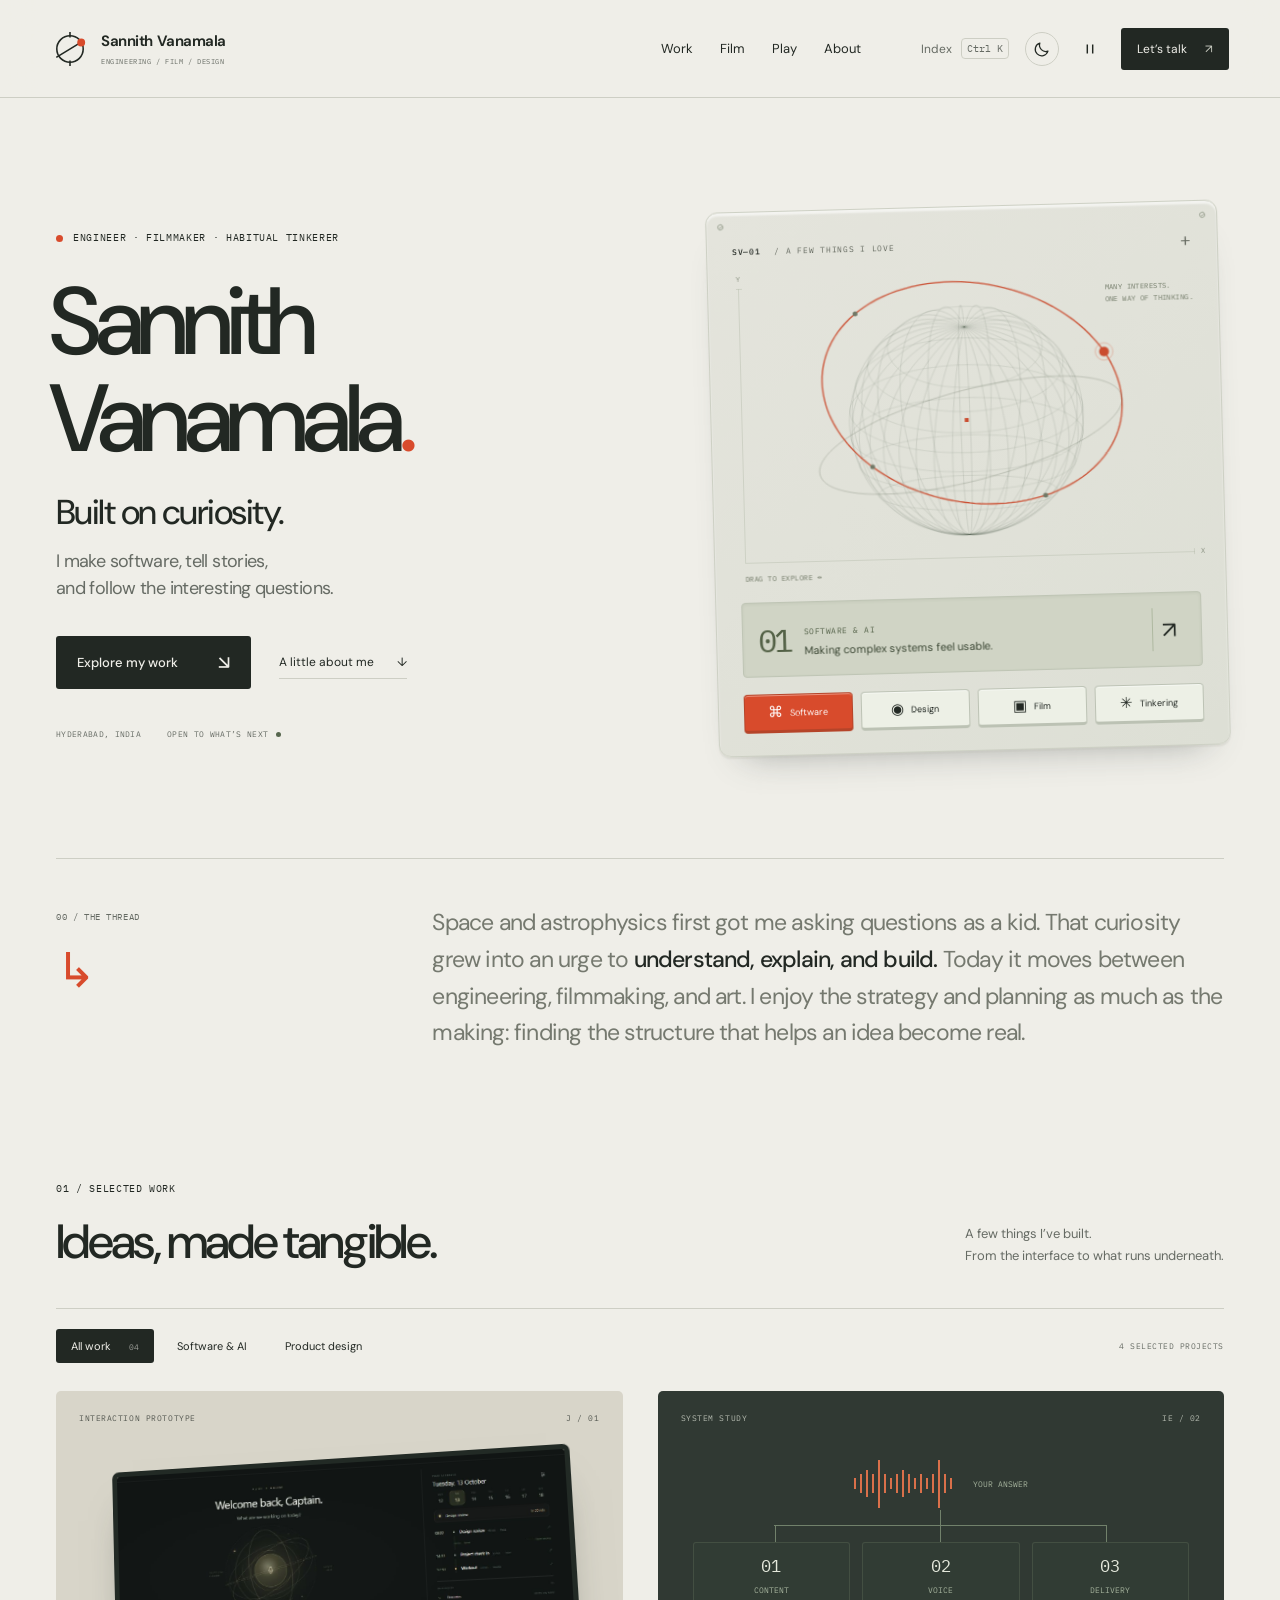
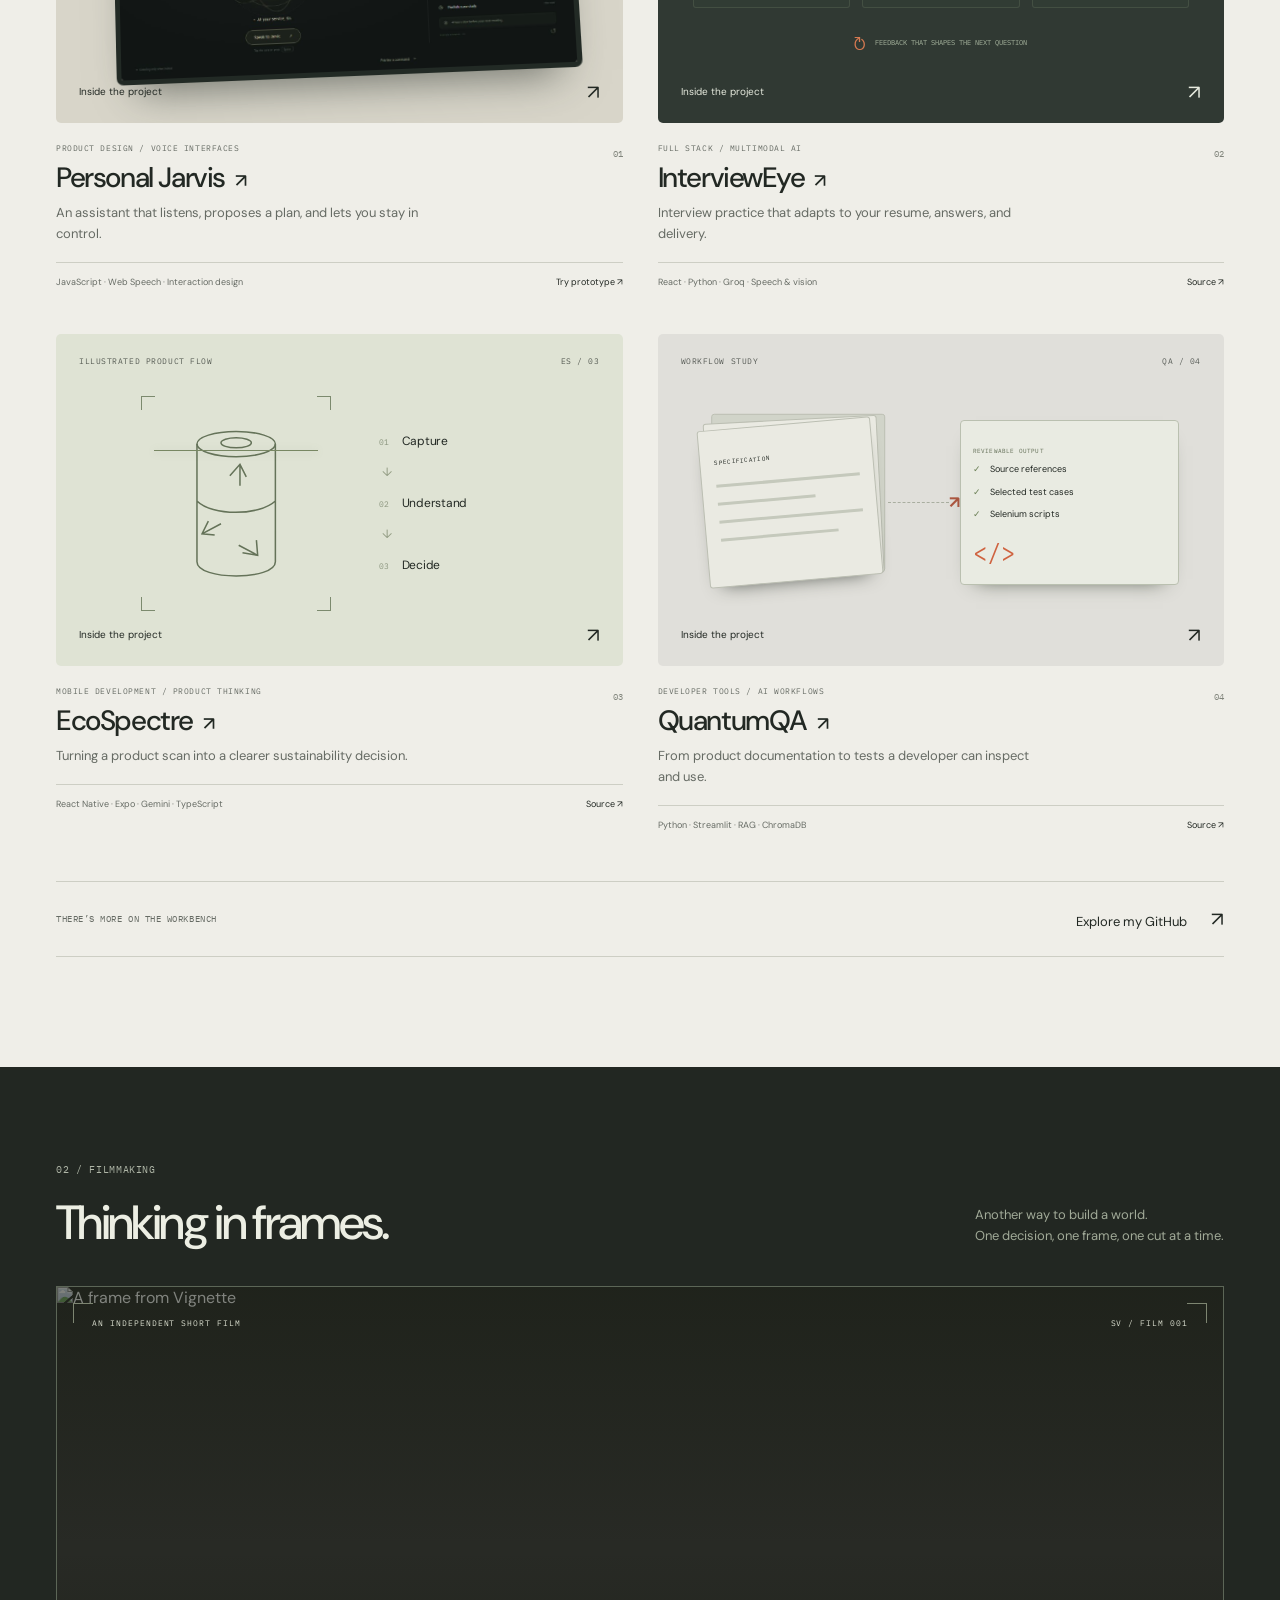
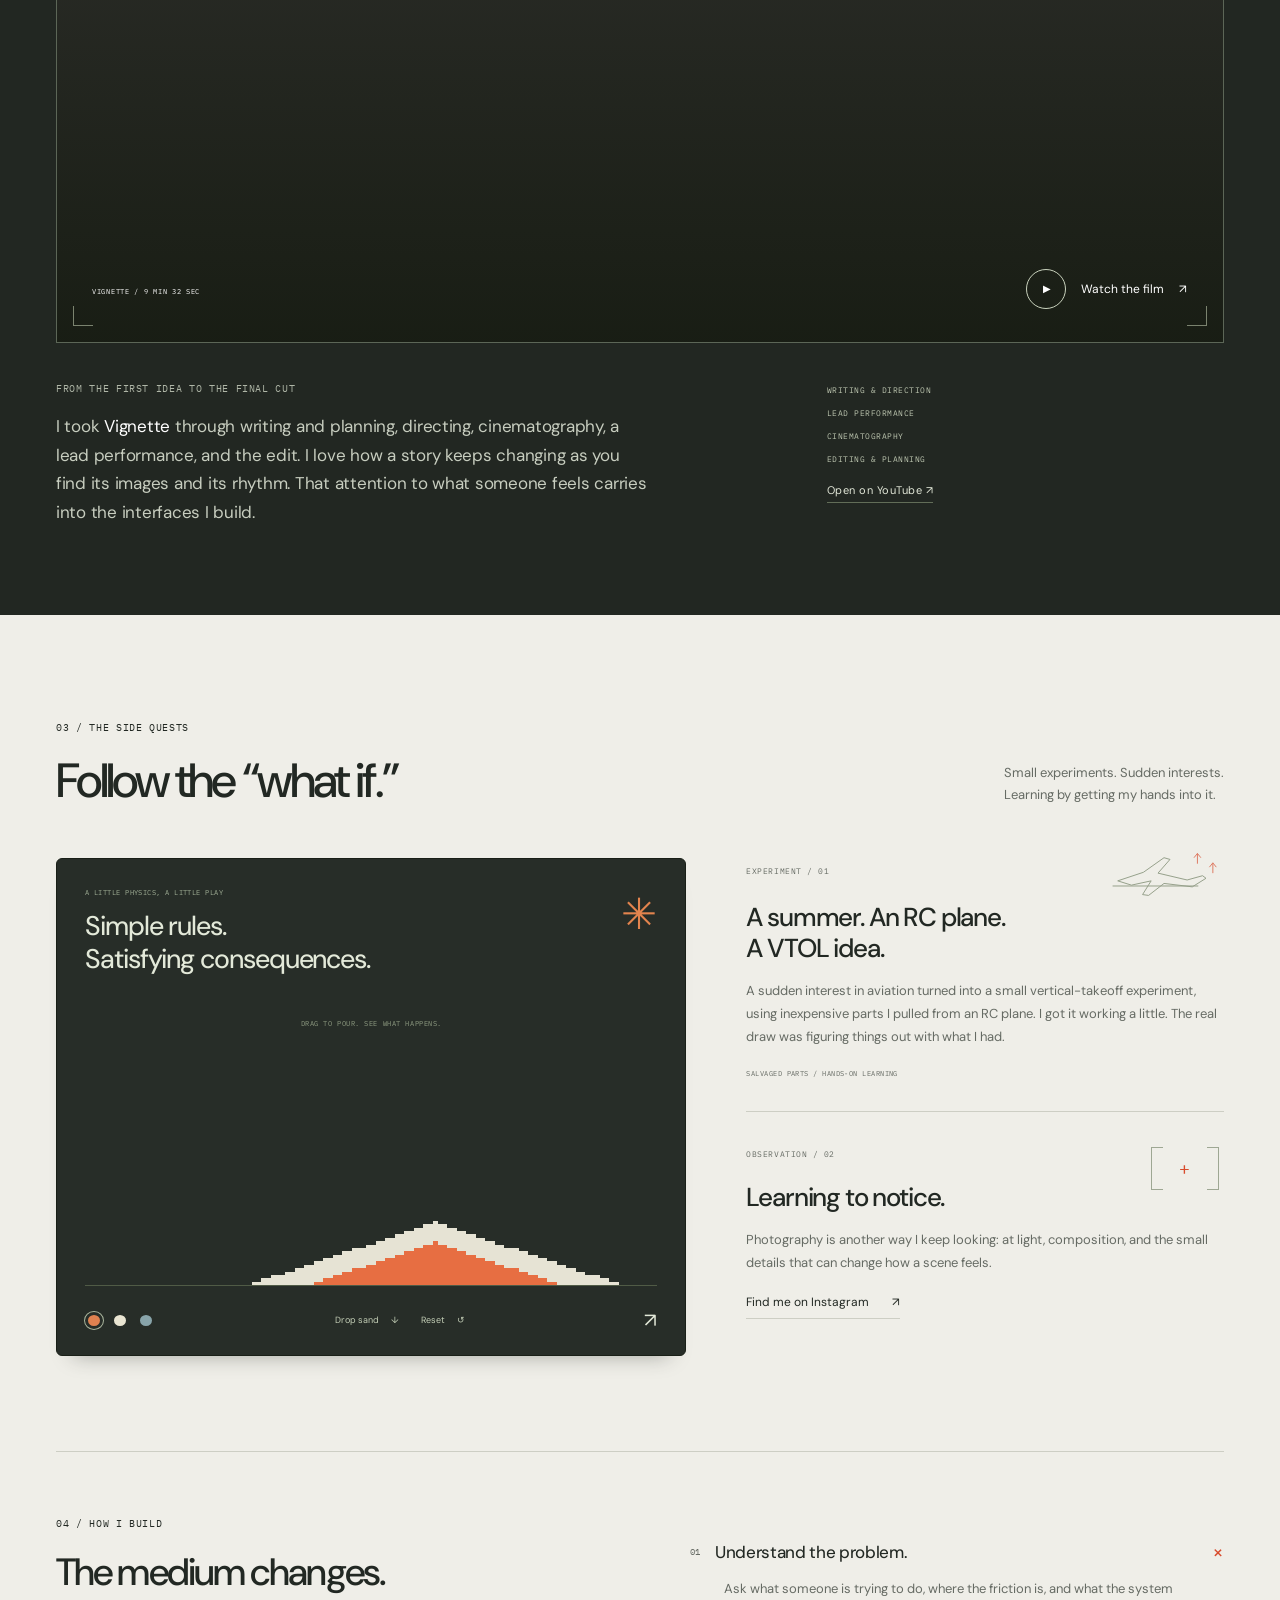
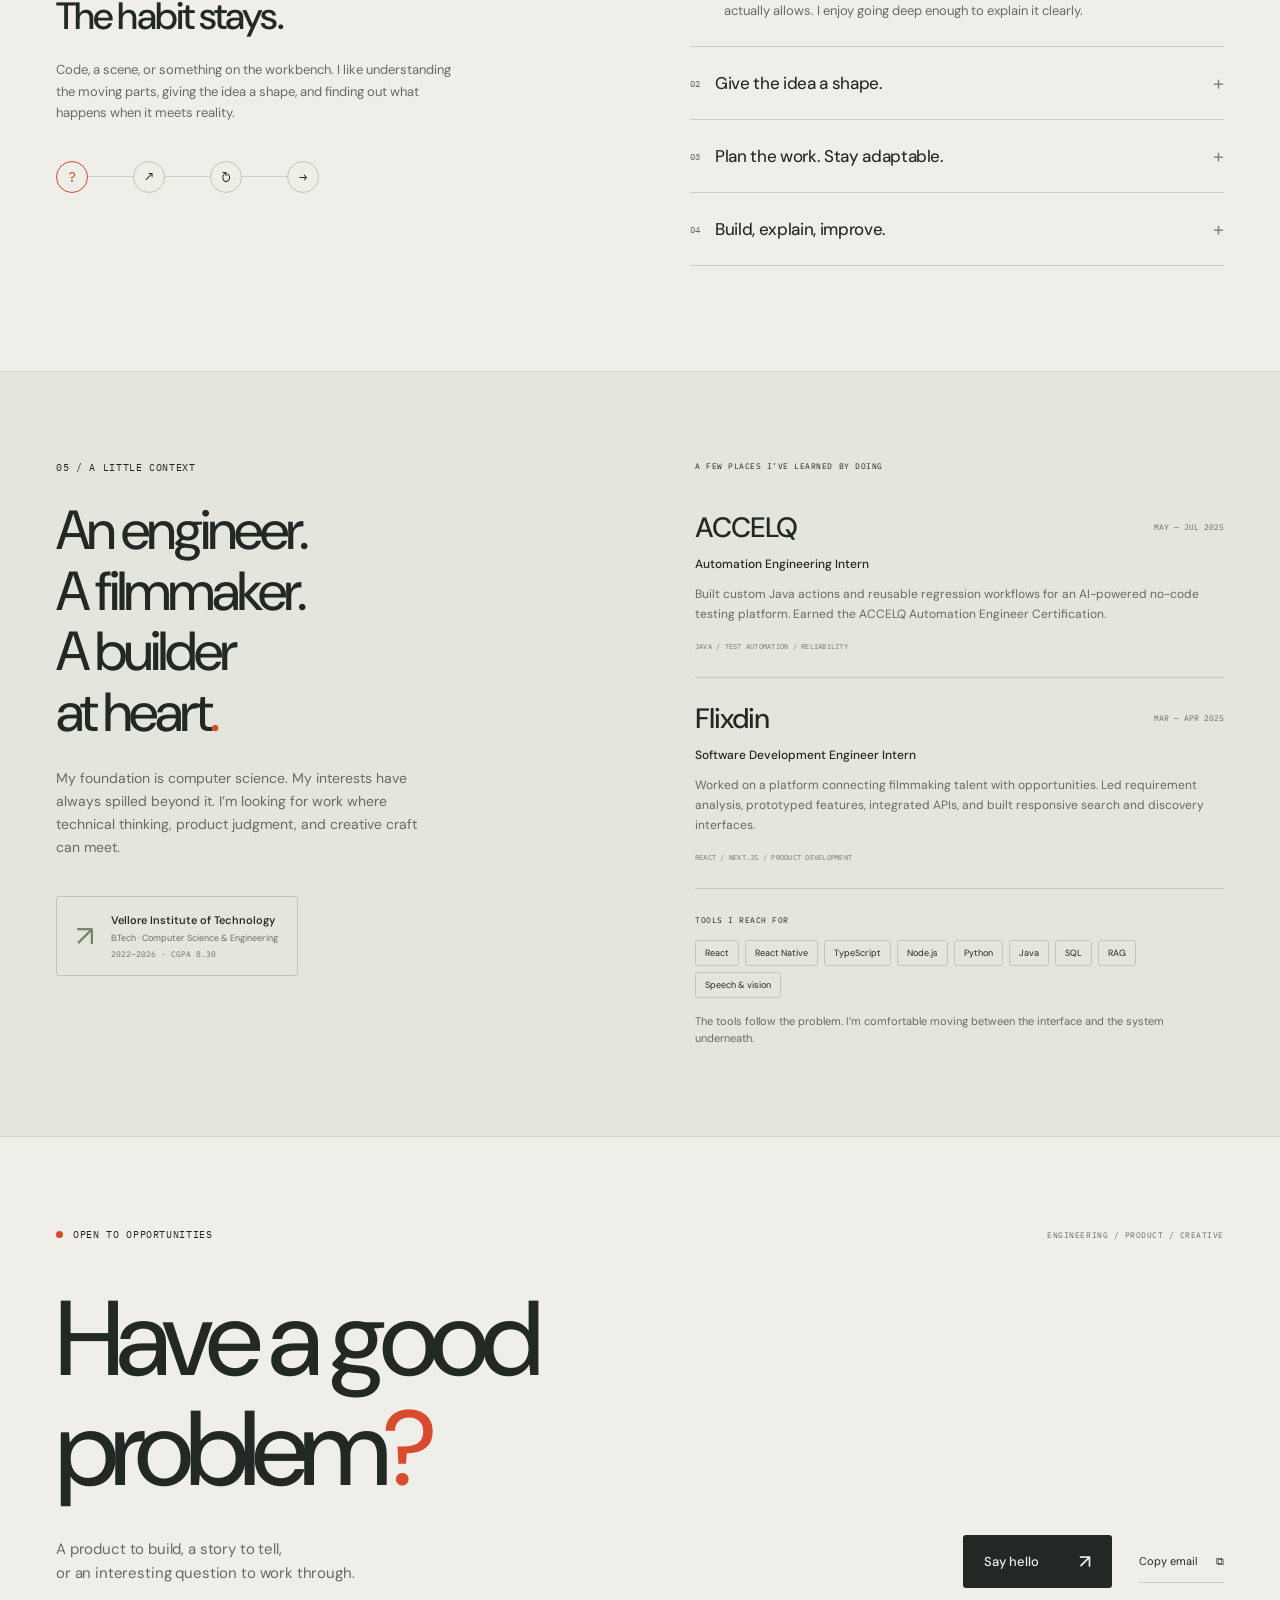
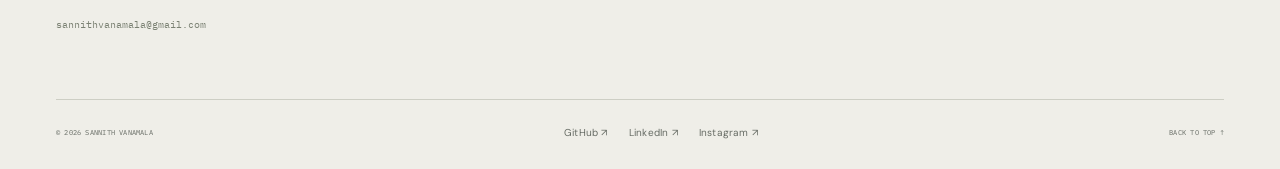
==== commit 0c32b62a: "Center personal identity, add light/dark themes and restrained ambient motion" ====
--- a/index.html
+++ b/index.html
@@ -6,13 +6,14 @@
 <meta name="description" content="The personal workshop of Sannith Vanamala. Software and AI, product design, filmmaking, and experiments driven by curiosity.">
 <link rel="canonical" href="https://saneitt.github.io/Portfolio-website/"><meta property="og:title" content="Sannith Vanamala — Built on curiosity."><meta property="og:description" content="Engineering, filmmaking, design, and the interesting things that happen between them."><meta property="og:type" content="website"><meta property="og:url" content="https://saneitt.github.io/Portfolio-website/">
 <link rel="icon" href="assets/favicon.svg" type="image/svg+xml"><link rel="preconnect" href="https://fonts.googleapis.com"><link rel="preconnect" href="https://fonts.gstatic.com" crossorigin><link href="https://fonts.googleapis.com/css2?family=DM+Sans:wght@400;450;500;550;600;650;700&family=IBM+Plex+Mono:wght@400;500&display=swap" rel="stylesheet">
-<link rel="stylesheet" href="styles.css"><script src="projects.js" defer></script><script src="app.js" defer></script>
+<script src="theme-init.js"></script><link rel="stylesheet" href="styles.css"><link rel="stylesheet" href="refinements.css"><script src="projects.js" defer></script><script src="app.js" defer></script>
 </head>
 <body>
+<canvas id="sky-canvas" aria-hidden="true"></canvas>
 <a class="skip-link" href="#main">Skip to content</a>
-<header class="site-header"><a class="identity" href="#top" aria-label="Sannith Vanamala, home"><svg class="identity-mark" viewBox="0 0 36 36" aria-hidden="true"><circle cx="18" cy="18" r="12.5"/><path d="M5 26 31 10M18 2v5m0 22v5"/><circle cx="28.6" cy="11.8" r="3"/></svg><span>Sannith Vanamala<span class="identity-sub">INDEPENDENT MIND. SHARED CURIOSITY.</span></span></a><nav class="main-nav" aria-label="Main navigation"><a href="#work" data-nav="work">Work</a><a href="#film" data-nav="film">Film</a><a href="#play" data-nav="play">Play</a><a href="#about" data-nav="about">About</a></nav><div class="header-tools"><button class="index-trigger" id="open-index" aria-label="Open site index"><span>Index</span><kbd>⌘ K</kbd></button><button class="motion-toggle" id="motion-toggle" aria-label="Pause ambient motion" aria-pressed="false"><svg viewBox="0 0 20 20" aria-hidden="true"><path class="pause-glyph" d="M7 5v10m6-10v10"/><path class="play-glyph" d="m7 5 7 5-7 5Z"/></svg></button><a class="contact-nav" href="#contact">Let’s talk <span>↗</span></a></div></header>
+<header class="site-header"><a class="identity" href="#top" aria-label="Sannith Vanamala, home"><svg class="identity-mark" viewBox="0 0 36 36" aria-hidden="true"><circle cx="18" cy="18" r="12.5"/><path d="M5 26 31 10M18 2v5m0 22v5"/><circle cx="28.6" cy="11.8" r="3"/></svg><span>Sannith Vanamala<span class="identity-sub">ENGINEERING / FILM / DESIGN</span></span></a><nav class="main-nav" aria-label="Main navigation"><a href="#work" data-nav="work">Work</a><a href="#film" data-nav="film">Film</a><a href="#play" data-nav="play">Play</a><a href="#about" data-nav="about">About</a></nav><div class="header-tools"><button class="index-trigger" id="open-index" aria-label="Open site index"><span>Index</span><kbd>⌘ K</kbd></button><button class="theme-toggle" id="theme-toggle" aria-label="Switch to dark theme" aria-pressed="false" title="Switch to dark theme"><svg class="moon-icon" viewBox="0 0 20 20" aria-hidden="true"><path d="M16.6 12.4A7.1 7.1 0 0 1 7.6 3.4 7.2 7.2 0 1 0 16.6 12.4Z"/></svg><svg class="sun-icon" viewBox="0 0 20 20" aria-hidden="true"><circle cx="10" cy="10" r="3.5"/><path d="M10 1v2m0 14v2M1 10h2m14 0h2M3.6 3.6 5 5m10 10 1.4 1.4M3.6 16.4 5 15M15 5l1.4-1.4"/></svg></button><button class="motion-toggle" id="motion-toggle" aria-label="Pause ambient motion" aria-pressed="false"><svg viewBox="0 0 20 20" aria-hidden="true"><path class="pause-glyph" d="M7 5v10m6-10v10"/><path class="play-glyph" d="m7 5 7 5-7 5Z"/></svg></button><a class="contact-nav" href="#contact">Let’s talk <span>↗</span></a></div><div class="reading-progress" aria-hidden="true"><span id="reading-progress-fill"></span></div></header>
 <main id="main">
-<section class="hero page-width" id="top" aria-labelledby="hero-title"><div class="hero-copy"><p class="eyebrow"><span class="signal"></span> ENGINEER · FILMMAKER · HABITUAL TINKERER</p><h1 id="hero-title">Built on<br> curiosity<span class="orange-period">.</span></h1><p class="hero-deck">I make software, tell stories,<br> and follow the interesting questions.</p><div class="hero-actions"><a class="button dark-button" href="#work">Explore my work <span>↘</span></a><a class="text-link" href="#about">A little about me <span>↓</span></a></div><div class="hero-footnote"><span>HYDERABAD, INDIA</span><span>OPEN TO WHAT’S NEXT <i></i></span></div></div><div class="instrument" aria-label="Explore my four areas of work"><div class="instrument-top"><span><b>SV—01</b> / CURIOSITY INSTRUMENT</span><span class="instrument-cross">+</span></div><div class="orbital-stage"><canvas id="orbit-canvas" aria-label="Interactive orbital sculpture. Drag to rotate; choose a discipline below." role="img"></canvas><div class="orbit-reticle" aria-hidden="true"><span>Y</span><span>X</span></div><div class="orbit-tag" aria-hidden="true">MANY INTERESTS.<br> ONE WAY OF THINKING.</div><span class="drag-hint">DRAG TO EXPLORE ↔</span></div><div class="instrument-readout" aria-live="polite"><span class="readout-number" id="lens-number">01</span><div><span class="mono readout-label" id="lens-label">SOFTWARE & AI</span><p id="lens-description">Making complex systems feel usable.</p></div><a id="lens-link" href="#work" aria-label="Explore software work">↗</a></div><div class="lens-controls" role="group" aria-label="Choose an area to explore"><button class="lens-button active" data-lens="software" aria-pressed="true"><span class="lens-icon">⌘</span>Software</button><button class="lens-button" data-lens="design" aria-pressed="false"><span class="lens-icon">◉</span>Design</button><button class="lens-button" data-lens="film" aria-pressed="false"><span class="lens-icon">▣</span>Film</button><button class="lens-button" data-lens="play" aria-pressed="false"><span class="lens-icon">✳</span>Tinkering</button></div><span class="screw screw-tl" aria-hidden="true"></span><span class="screw screw-tr" aria-hidden="true"></span></div></section>
+<section class="hero page-width" id="top" aria-labelledby="hero-title"><div class="hero-copy"><p class="eyebrow"><span class="signal"></span> ENGINEER · FILMMAKER · HABITUAL TINKERER</p><h1 id="hero-title"><span>Sannith</span><span>Vanamala<i class="orange-period">.</i></span></h1><h2 class="hero-subheading">Built on curiosity.</h2><p class="hero-deck">I make software, tell stories,<br> and follow the interesting questions.</p><div class="hero-actions"><a class="button dark-button" href="#work">Explore my work <span>↘</span></a><a class="text-link" href="#about">A little about me <span>↓</span></a></div><div class="hero-footnote"><span>HYDERABAD, INDIA</span><span>OPEN TO WHAT’S NEXT <i></i></span></div></div><div class="instrument" aria-label="Explore my four areas of work"><div class="instrument-top"><span><b>SV—01</b> / A FEW THINGS I LOVE</span><span class="instrument-cross">+</span></div><div class="orbital-stage"><canvas id="orbit-canvas" aria-label="Interactive orbital sculpture. Drag to rotate; choose a discipline below." role="img"></canvas><div class="orbit-reticle" aria-hidden="true"><span>Y</span><span>X</span></div><div class="orbit-tag" aria-hidden="true">MANY INTERESTS.<br> ONE WAY OF THINKING.</div><span class="drag-hint">DRAG TO EXPLORE ↔</span></div><div class="instrument-readout" aria-live="polite"><span class="readout-number" id="lens-number">01</span><div><span class="mono readout-label" id="lens-label">SOFTWARE & AI</span><p id="lens-description">Making complex systems feel usable.</p></div><a id="lens-link" href="#work" aria-label="Explore software work">↗</a></div><div class="lens-controls" role="group" aria-label="Choose an area to explore"><button class="lens-button active" data-lens="software" aria-pressed="true"><span class="lens-icon">⌘</span>Software</button><button class="lens-button" data-lens="design" aria-pressed="false"><span class="lens-icon">◉</span>Design</button><button class="lens-button" data-lens="film" aria-pressed="false"><span class="lens-icon">▣</span>Film</button><button class="lens-button" data-lens="play" aria-pressed="false"><span class="lens-icon">✳</span>Tinkering</button></div><span class="screw screw-tl" aria-hidden="true"></span><span class="screw screw-tr" aria-hidden="true"></span></div></section>
 <section class="intro page-width" aria-label="What drives my work"><div class="intro-label"><span class="section-number">00 / THE THREAD</span><div class="thread-symbol" aria-hidden="true">↳</div></div><p>Space and astrophysics first got me asking questions as a kid. That curiosity grew into an urge to <strong>understand, explain, and build.</strong> Today it moves between engineering, filmmaking, and art. I enjoy the strategy and planning as much as the making: finding the structure that helps an idea become real.</p></section>
 <section class="work-section page-width" id="work" aria-labelledby="work-title"><div class="section-heading"><div><p class="eyebrow">01 / SELECTED WORK</p><h2 id="work-title">Ideas, made tangible.</h2></div><p class="section-intro">A few things I’ve built.<br> From the interface to what runs underneath.</p></div><div class="work-toolbar"><div class="filters" role="group" aria-label="Filter projects"><button data-filter="all" aria-pressed="true" class="active">All work <span>04</span></button><button data-filter="software" aria-pressed="false">Software & AI</button><button data-filter="design" aria-pressed="false">Product design</button></div><span class="mono result-count" id="result-count" aria-live="polite">4 SELECTED PROJECTS</span></div>
 <div class="project-grid" id="project-grid">
--- a/refinements.css
+++ b/refinements.css
@@ -0,0 +1,156 @@
+/* Personal identity, paired materials, and motion with a small visual footprint. */
+:root {
+  color-scheme: light;
+  --header-surface: #efeee8eb;
+  --orbit-wire: rgba(62,76,62,.19);
+  --orbit-latitude: rgba(62,76,62,.16);
+  --orbit-ring: rgba(86,96,78,.38);
+  --orbit-accent: #ca4c2f;
+  --orbit-node: #717866;
+  --orbit-halo: #d84b2c66;
+  --sky-rgb: 103,118,110;
+  --sky-opacity: .28;
+}
+:root[data-theme="dark"] {
+  color-scheme: dark;
+  --paper: #111614;
+  --ink: #e8ebe2;
+  --muted: #a8b1a7;
+  --line: #354139;
+  --orange: #ec9a73;
+  --panel: #1b231e;
+  --header-surface: #111614eb;
+  --orbit-wire: rgba(173,198,166,.28);
+  --orbit-latitude: rgba(173,198,166,.2);
+  --orbit-ring: rgba(171,191,162,.5);
+  --orbit-accent: #e2a27c;
+  --orbit-node: #bacbb0;
+  --orbit-halo: #e2a27c66;
+  --sky-rgb: 174,192,176;
+  --sky-opacity: .38;
+}
+body { isolation: isolate; }
+#sky-canvas { position:fixed; inset:0; width:100%; height:100%; z-index:0; pointer-events:none; }
+main,.site-footer { position:relative; z-index:1; }
+.site-header { background:var(--header-surface); }
+.identity-sub { letter-spacing:.08em; }
+.hero { grid-template-columns:1.18fr 1fr; gap:52px; }
+.hero h1 { font-size:clamp(66px,7.45vw,108px); letter-spacing:-.067em; line-height:1.02; margin-top:27px; }
+.hero h1>span { display:block; }
+.hero h1 .orange-period { display:inline; font-style:normal; }
+.hero-subheading { font-size:clamp(24px,2.7vw,37px); font-weight:450; letter-spacing:-.045em; line-height:1.2; margin-top:24px; }
+.hero-deck { color:var(--muted); margin-top:15px; font-size:18px; }
+.hero-footnote { margin-top:40px; }
+.hero .instrument { transform:translate3d(0,var(--scroll-drift,0px),0) rotate(-1.5deg); }
+.theme-toggle { display:grid; place-items:center; width:34px; height:34px; border:1px solid var(--line); border-radius:50%; padding:7px; flex-shrink:0; }
+.theme-toggle:hover { border-color:var(--orange); color:var(--orange); }
+.theme-toggle svg { width:18px; height:18px; fill:none; stroke:currentColor; stroke-width:1.4; stroke-linecap:round; stroke-linejoin:round; }
+.theme-toggle .sun-icon { display:none; }
+[data-theme="dark"] .theme-toggle .sun-icon { display:block; }
+[data-theme="dark"] .theme-toggle .moon-icon { display:none; }
+.reading-progress { position:absolute; left:0; right:0; bottom:-1px; height:2px; overflow:hidden; pointer-events:none; }
+.reading-progress span { display:block; width:100%; height:100%; background:var(--orange); opacity:.7; transform:scaleX(0); transform-origin:left; }
+.reveal-target { transition:opacity .55s ease,translate .65s var(--ease); }
+.reveal-pending { opacity:.12; translate:0 18px; }
+.reveal-pending:focus-within { opacity:1; translate:0; }
+.motion-off .reveal-target { opacity:1; translate:0; transition:none; }
+.motion-off .hero .instrument { transform:rotate(-1.5deg); }
+
+/* Dark surfaces retain the tactile instrument hierarchy and warm signal color. */
+[data-theme="dark"] .contact-nav span { color:var(--paper); }
+[data-theme="dark"] .instrument {
+  background:linear-gradient(145deg,#242e28,#1b241f);
+  border-color:#465148;
+  box-shadow:0 1px 0 #c2d6ba16 inset,0 2px 1px #0008,0 24px 45px -24px #000b;
+}
+[data-theme="dark"] :is(.instrument-top,.orbit-tag,.drag-hint,.orbit-reticle span) { color:#9ba991; }
+[data-theme="dark"] .screw { border-color:#677260; }
+[data-theme="dark"] .screw:after { background:#677260; }
+[data-theme="dark"] .orbit-reticle { border-color:#8191773d; }
+[data-theme="dark"] :is(.orbit-reticle:before,.orbit-reticle:after) { background:#8191773d; }
+[data-theme="dark"] .instrument-readout { background:#101b13; border-color:#40513c; box-shadow:inset 0 2px 8px #0005; }
+[data-theme="dark"] :is(.readout-number,.readout-label) { color:#b5c7a4; }
+[data-theme="dark"] .instrument-readout p { color:#cbd8c1; }
+[data-theme="dark"] .instrument-readout a { color:#bdcbb2; border-color:#40513c; }
+[data-theme="dark"] .lens-button { background:#2c382f; border-color:#485443; box-shadow:0 1px 0 #dae9ce12 inset; color:#d3dccb; }
+[data-theme="dark"] .lens-button:hover { background:#384738; }
+[data-theme="dark"] .lens-button.active { background:#d99571; color:#192219; border-color:#ad795d; box-shadow:0 1px 0 #f3c9ad66 inset; }
+[data-theme="dark"] .hero-footnote i { background:#9dbb89; }
+[data-theme="dark"] .intro>p { color:#a9b3a6; }
+[data-theme="dark"] .filters button:hover { background:#28332b; }
+[data-theme="dark"] .filters button.active { background:var(--ink); color:var(--paper); }
+[data-theme="dark"] .project-index { color:#9ba791; }
+[data-theme="dark"] .project-visual { border:1px solid #374239; }
+[data-theme="dark"] .jarvis-visual { background:#2a3028; }
+[data-theme="dark"] .jarvis-screen { border-color:#435145; box-shadow:0 26px 40px -22px #000c; }
+[data-theme="dark"] .interview-visual { background:#1c2721; }
+[data-theme="dark"] .eco-visual { background:#26342a; }
+[data-theme="dark"] .scan-frame svg { stroke:#afbea1; }
+[data-theme="dark"] .scan-corner { border-color:#829773; }
+[data-theme="dark"] .scan-line { background:#a8c28e; }
+[data-theme="dark"] :is(.eco-steps b,.eco-steps i) { color:#a2b293; }
+[data-theme="dark"] .qa-visual { background:#252e2c; }
+[data-theme="dark"] .doc-stack>div { background:#344039; border-color:#62745d; }
+[data-theme="dark"] .doc-stack>div:first-child { background:#253029; }
+[data-theme="dark"] .doc-stack i { background:#6c7d63; }
+[data-theme="dark"] .qa-connector { color:var(--orange); }
+[data-theme="dark"] .test-output { background:#1d2820; border-color:#516448; }
+[data-theme="dark"] :is(.test-label,.test-output i) { color:#b0c39f; }
+[data-theme="dark"] .code-mark { color:var(--orange); }
+[data-theme="dark"] .film-section { background:#0b100d; border-block:1px solid #2c382e; }
+[data-theme="dark"] .sand-instrument { background:#1b271f; border:1px solid #3d4b39; box-shadow:0 15px 35px -25px #000b; }
+[data-theme="dark"] .note-line svg { stroke:#9db48e; }
+[data-theme="dark"] .note-line .orange-stroke { stroke:var(--orange); }
+[data-theme="dark"] .viewfinder { border-color:#75866a; color:#aaba9b; }
+[data-theme="dark"] .process-steps summary>b { color:#a6b69a; }
+[data-theme="dark"] .about-section { background:#1b231d; }
+[data-theme="dark"] .education-stamp { border-color:#53634a; }
+[data-theme="dark"] :is(.stamp-mark,.education-stamp div,.experience-skill,.email-address,.detail-flow,.detail-stack) { color:#a9bc9b; }
+[data-theme="dark"] .education-stamp b { color:var(--ink); }
+[data-theme="dark"] dialog { border-color:#4a5b43; box-shadow:0 20px 100px #000a; }
+[data-theme="dark"] dialog::backdrop { background:#030705ad; }
+[data-theme="dark"] :is(.index-result.active,.index-result:hover) { background:#29372b; }
+[data-theme="dark"] .toast { background:#d6e1c9; color:#182118; }
+
+@media(max-width:1180px) {
+  .hero { gap:35px; }
+  .hero h1 { font-size:7.5vw; }
+  .header-tools { gap:10px; }
+  .main-nav { margin-right:5px; }
+}
+@media(max-width:900px) {
+  .hero { gap:24px; }
+  .hero h1 { font-size:7.4vw; }
+  .hero-subheading { font-size:26px; }
+  .hero-deck { font-size:15px; }
+  .hero .eyebrow { font-size:6.5px; }
+  .header-tools { gap:9px; }
+  .main-nav { gap:14px; }
+  .index-trigger kbd { display:none; }
+  .index-trigger>span { display:block; font-size:10px; }
+  .contact-nav { display:none; }
+}
+@media(max-width:680px) {
+  .hero { grid-template-columns:1fr; gap:44px; padding-top:43px; }
+  .hero h1 { font-size:clamp(51px,12.7vw,86px); line-height:1.04; margin-left:-3px; margin-top:25px; }
+  .hero-subheading { font-size:27px; margin-top:22px; }
+  .hero-deck { font-size:16px; margin-top:14px; }
+  .hero .eyebrow { font-size:7px; }
+  .hero-footnote { margin-top:30px; }
+  .hero .instrument { transform:rotate(-1deg); }
+  .header-tools { gap:8px; }
+  .theme-toggle { width:29px; height:29px; padding:6px; }
+  .motion-toggle { width:25px; }
+}
+@media(max-width:360px) {
+  .identity { font-size:12px; gap:6px; }
+  .identity-mark { width:25px; }
+  .header-tools { gap:6px; }
+  .index-trigger>span { font-size:9px; }
+  .hero-subheading { font-size:25px; }
+  .hero .eyebrow { font-size:6px; }
+}
+@media(prefers-reduced-motion:reduce) {
+  .reveal-target { opacity:1; translate:0; transition:none; }
+  .hero .instrument { transform:rotate(-1.5deg); }
+}
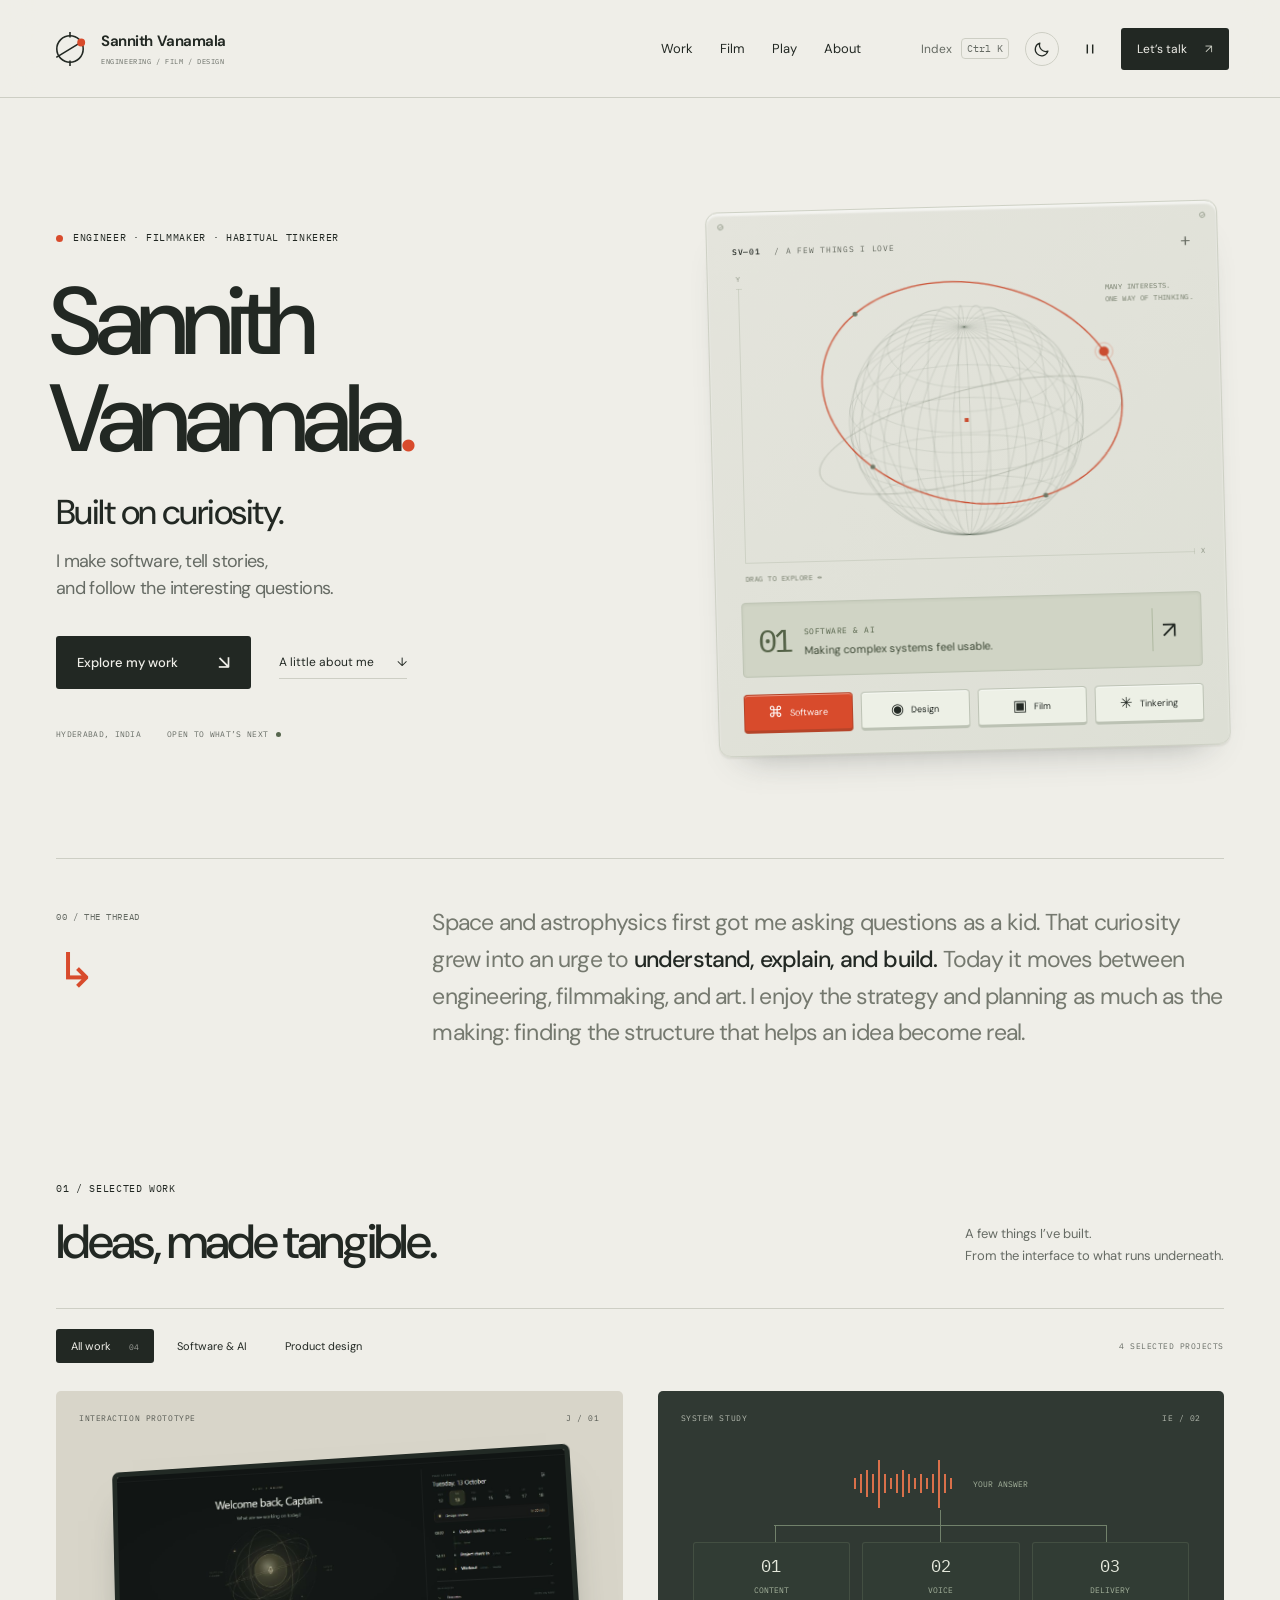
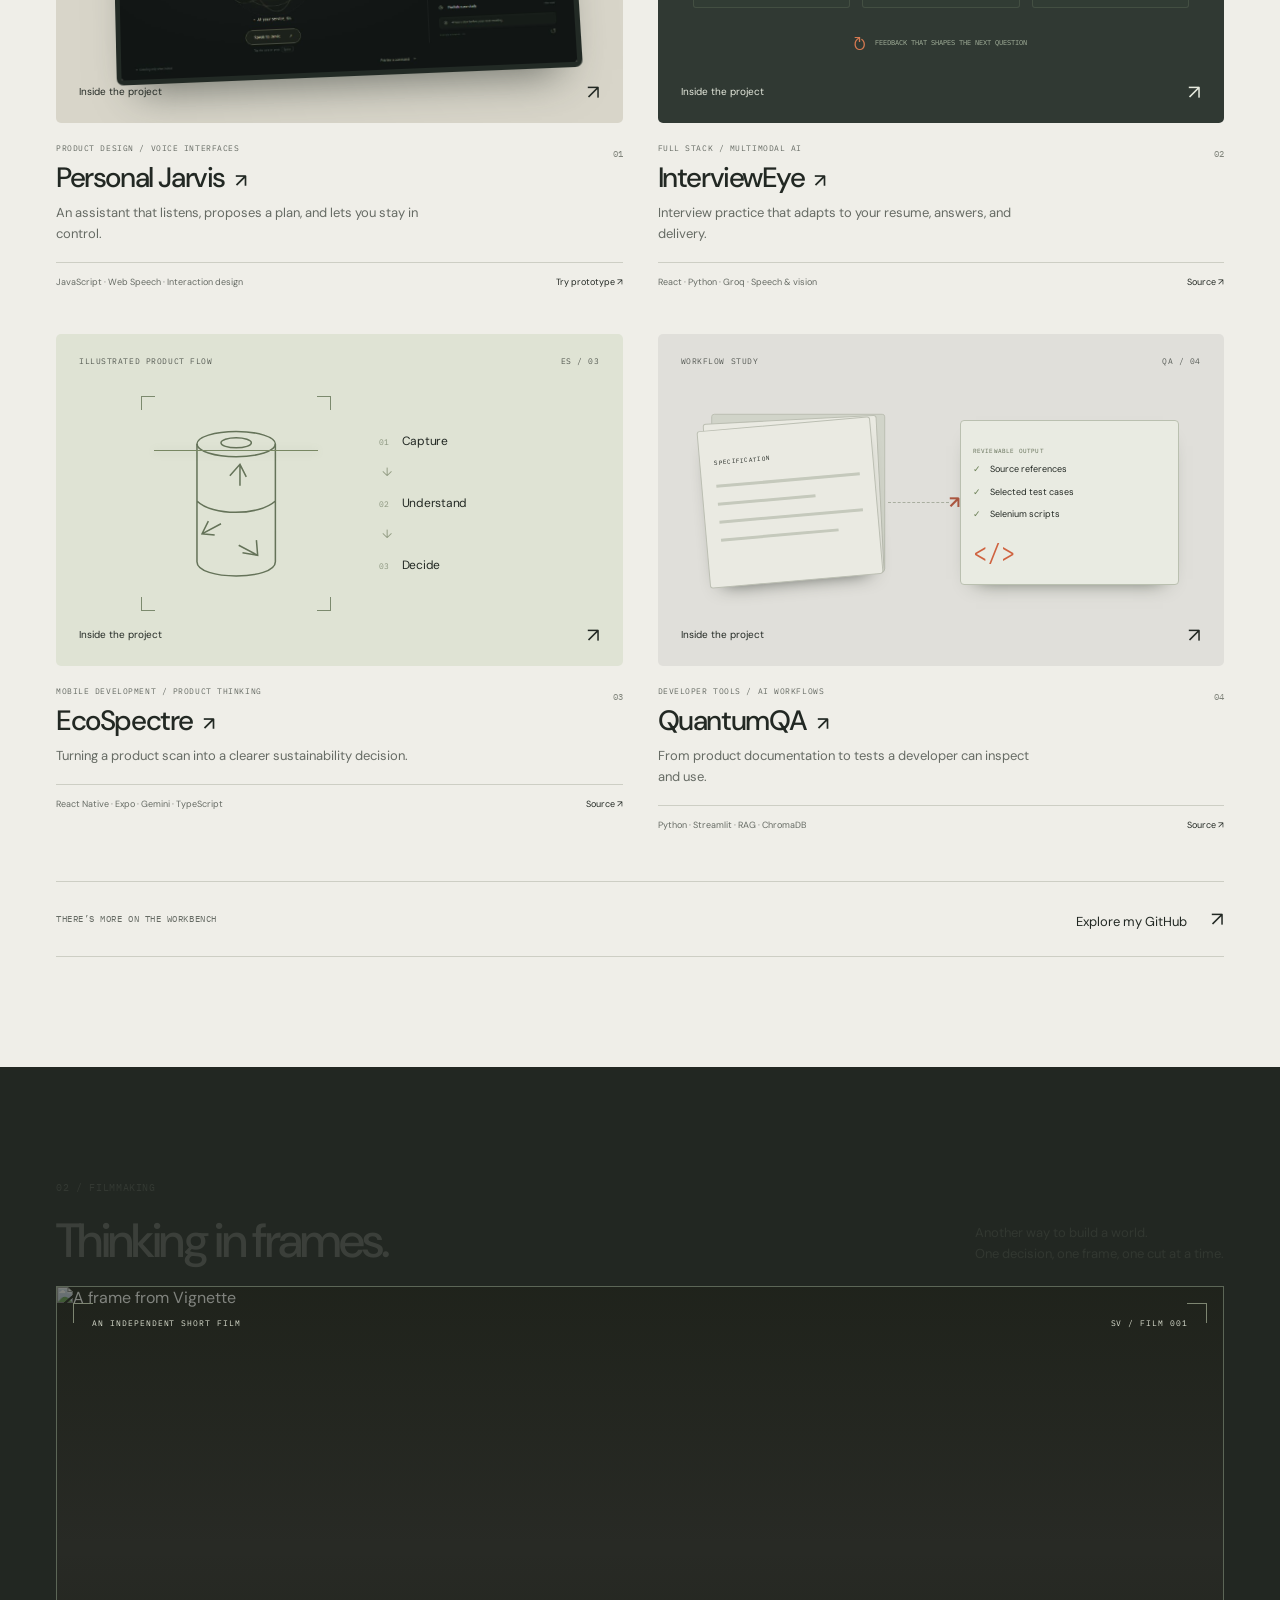
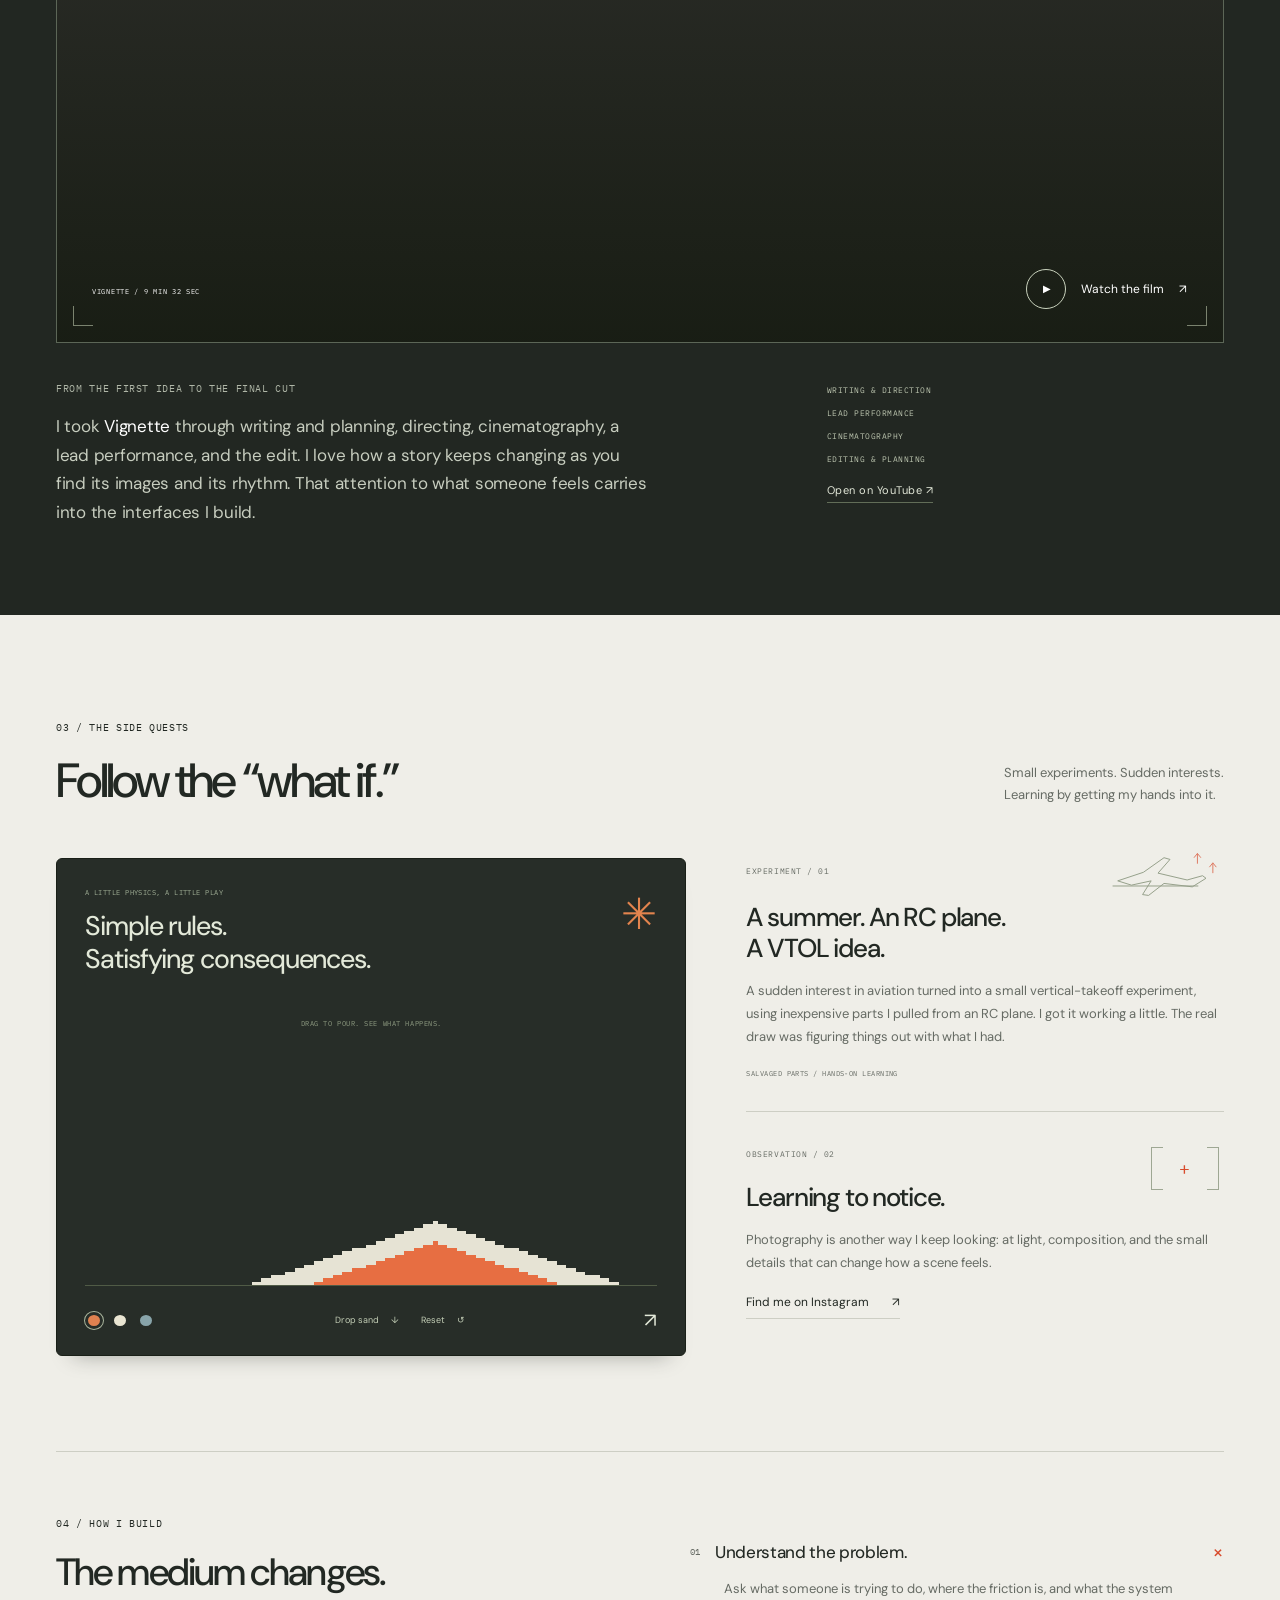
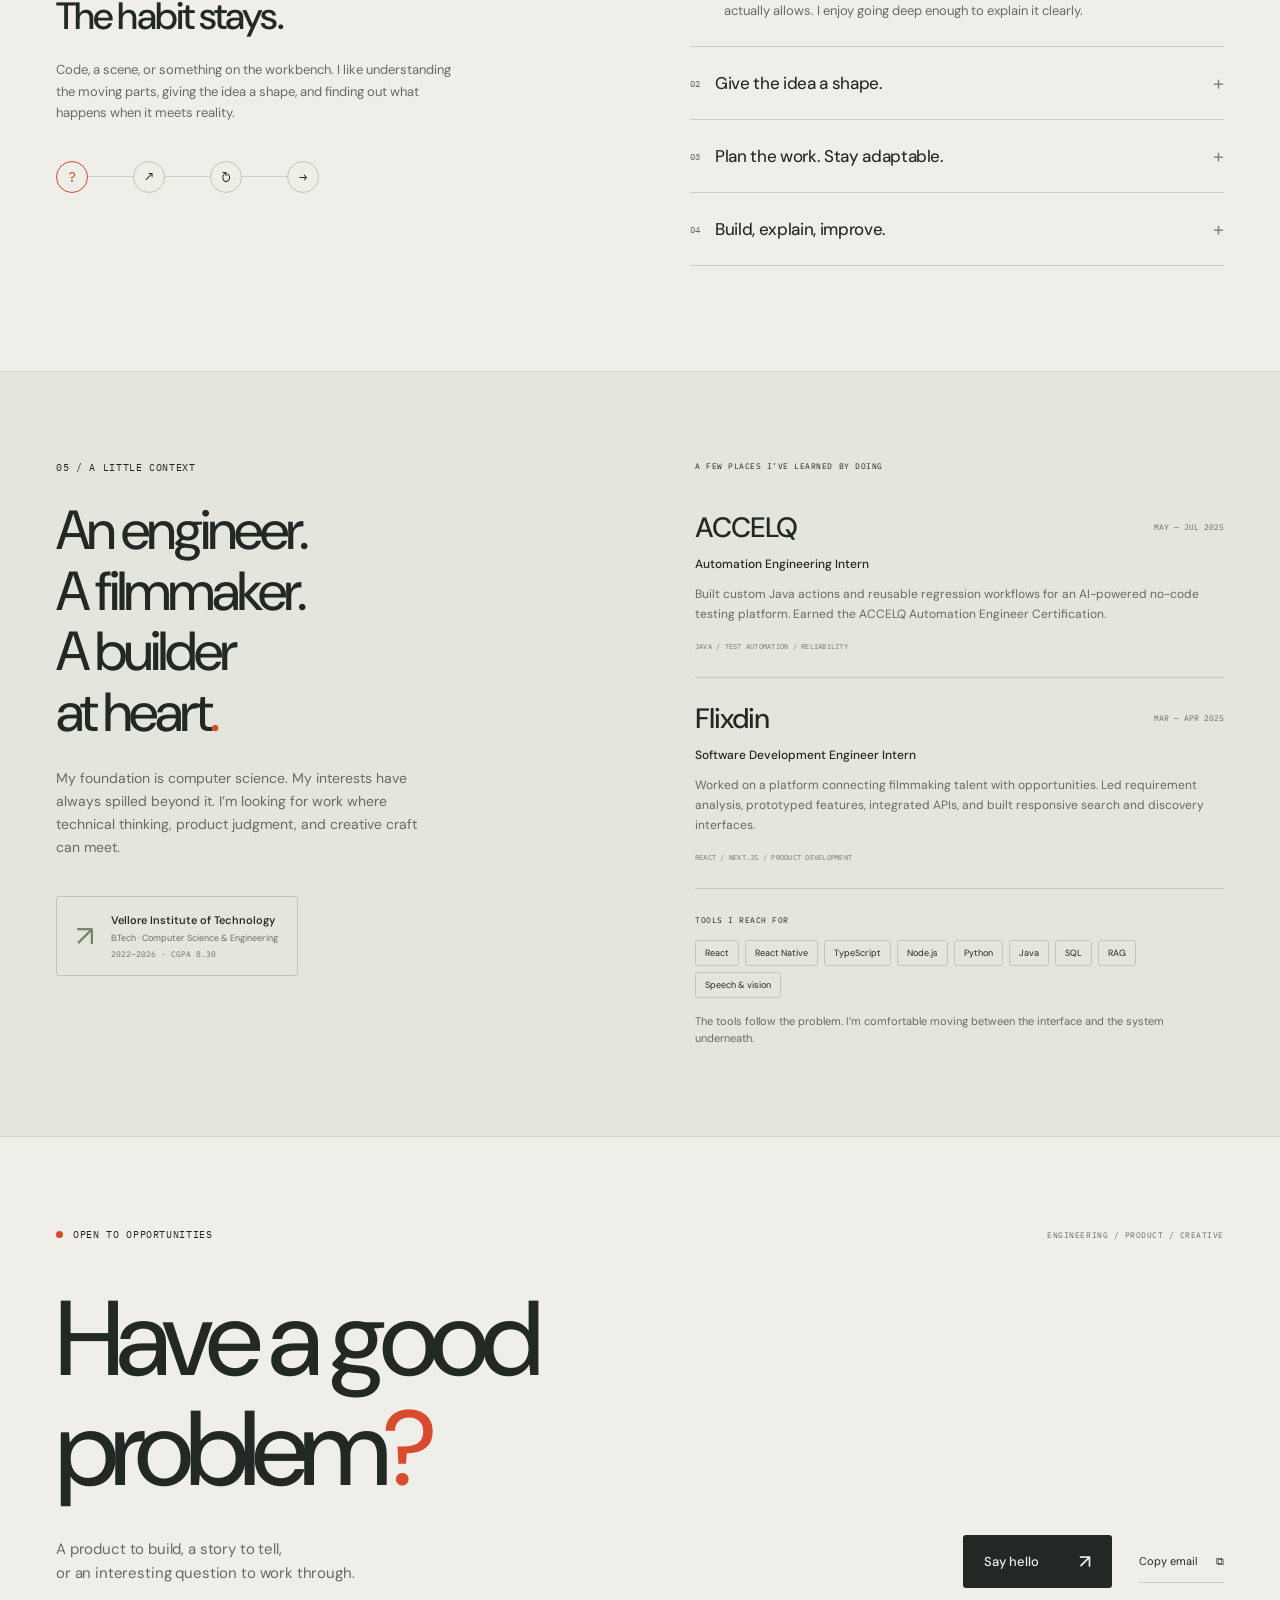
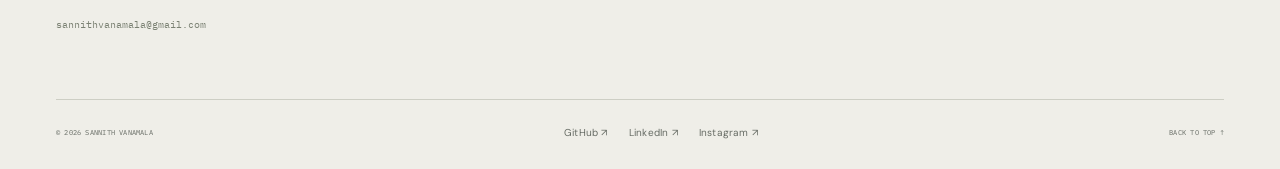
==== commit d1359c54: "Version theme assets so returning visitors receive matching scripts and styles" ====
--- a/index.html
+++ b/index.html
@@ -6,7 +6,7 @@
 <meta name="description" content="The personal workshop of Sannith Vanamala. Software and AI, product design, filmmaking, and experiments driven by curiosity.">
 <link rel="canonical" href="https://saneitt.github.io/Portfolio-website/"><meta property="og:title" content="Sannith Vanamala — Built on curiosity."><meta property="og:description" content="Engineering, filmmaking, design, and the interesting things that happen between them."><meta property="og:type" content="website"><meta property="og:url" content="https://saneitt.github.io/Portfolio-website/">
 <link rel="icon" href="assets/favicon.svg" type="image/svg+xml"><link rel="preconnect" href="https://fonts.googleapis.com"><link rel="preconnect" href="https://fonts.gstatic.com" crossorigin><link href="https://fonts.googleapis.com/css2?family=DM+Sans:wght@400;450;500;550;600;650;700&family=IBM+Plex+Mono:wght@400;500&display=swap" rel="stylesheet">
-<script src="theme-init.js"></script><link rel="stylesheet" href="styles.css"><link rel="stylesheet" href="refinements.css"><script src="projects.js" defer></script><script src="app.js" defer></script>
+<script src="theme-init.js?v=20261012"></script><link rel="stylesheet" href="styles.css?v=20261012"><link rel="stylesheet" href="refinements.css?v=20261012"><script src="projects.js" defer></script><script src="app.js?v=20261012" defer></script>
 </head>
 <body>
 <canvas id="sky-canvas" aria-hidden="true"></canvas>
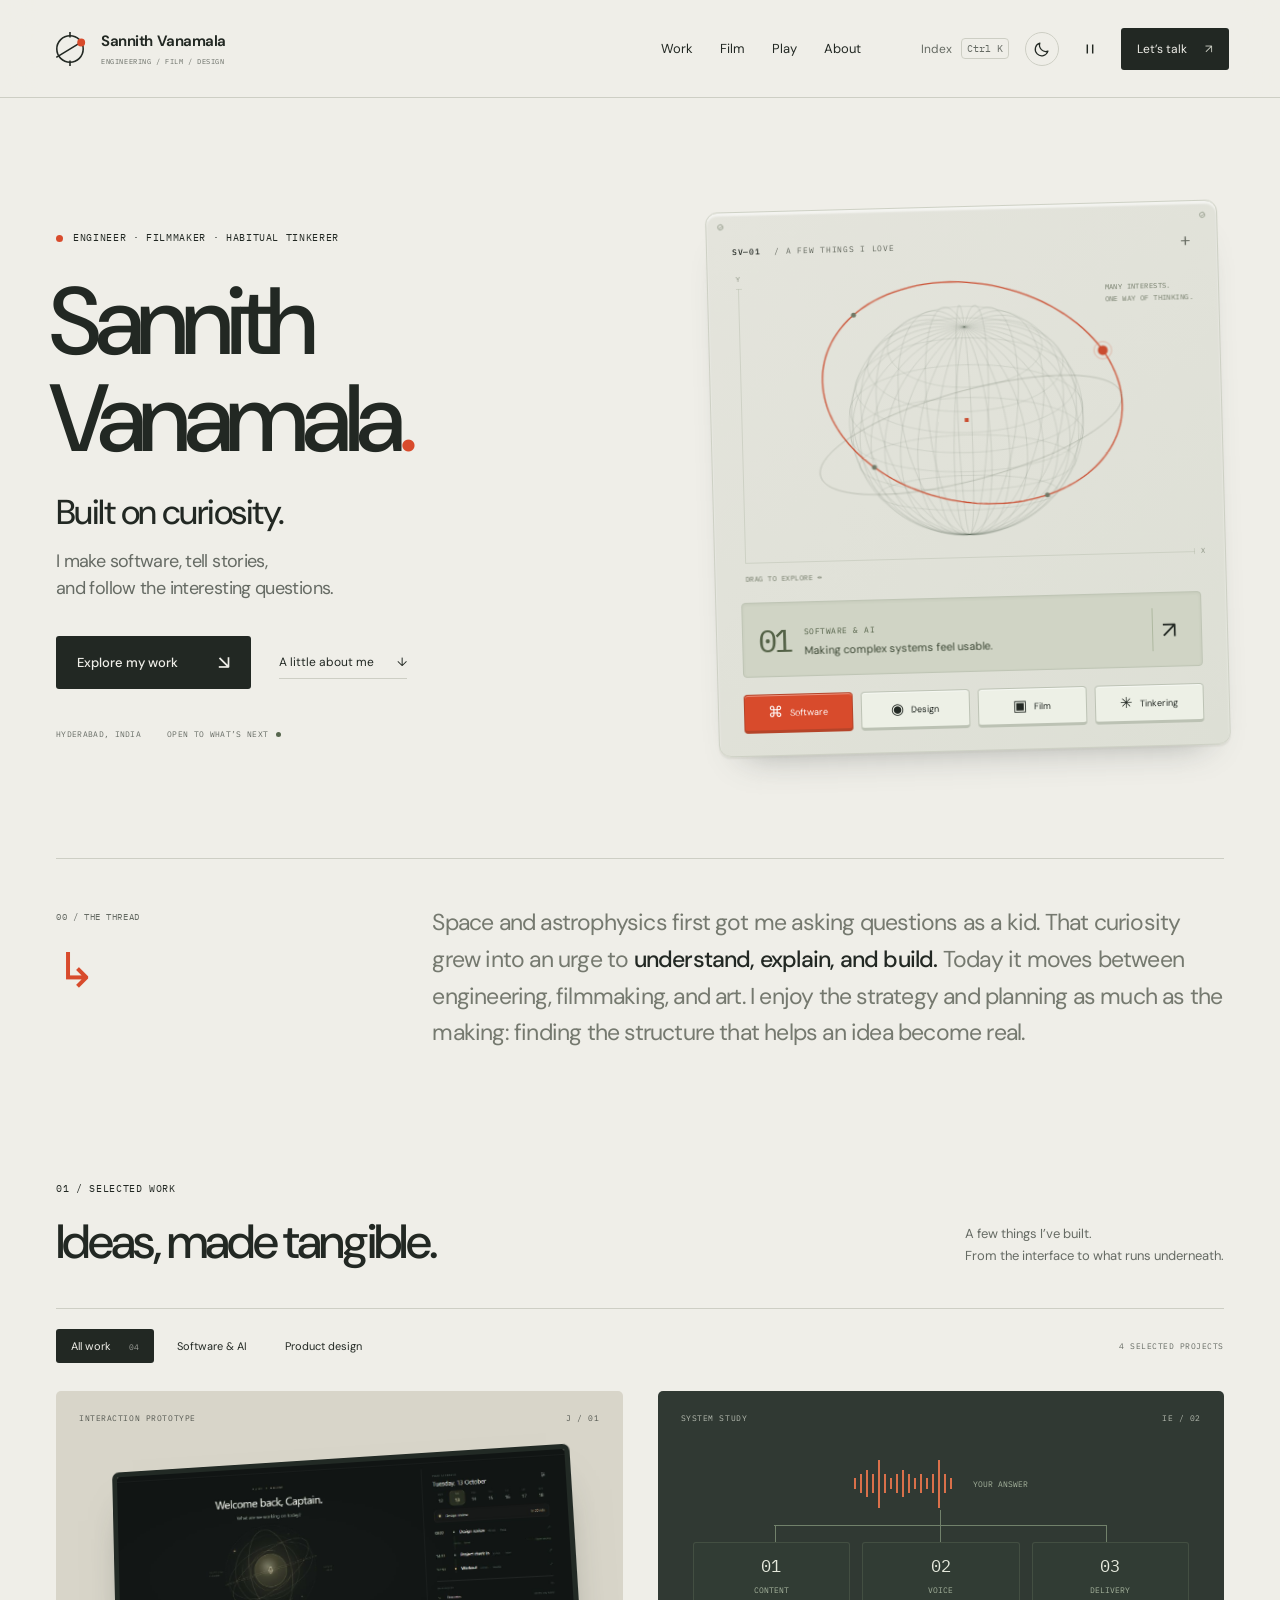
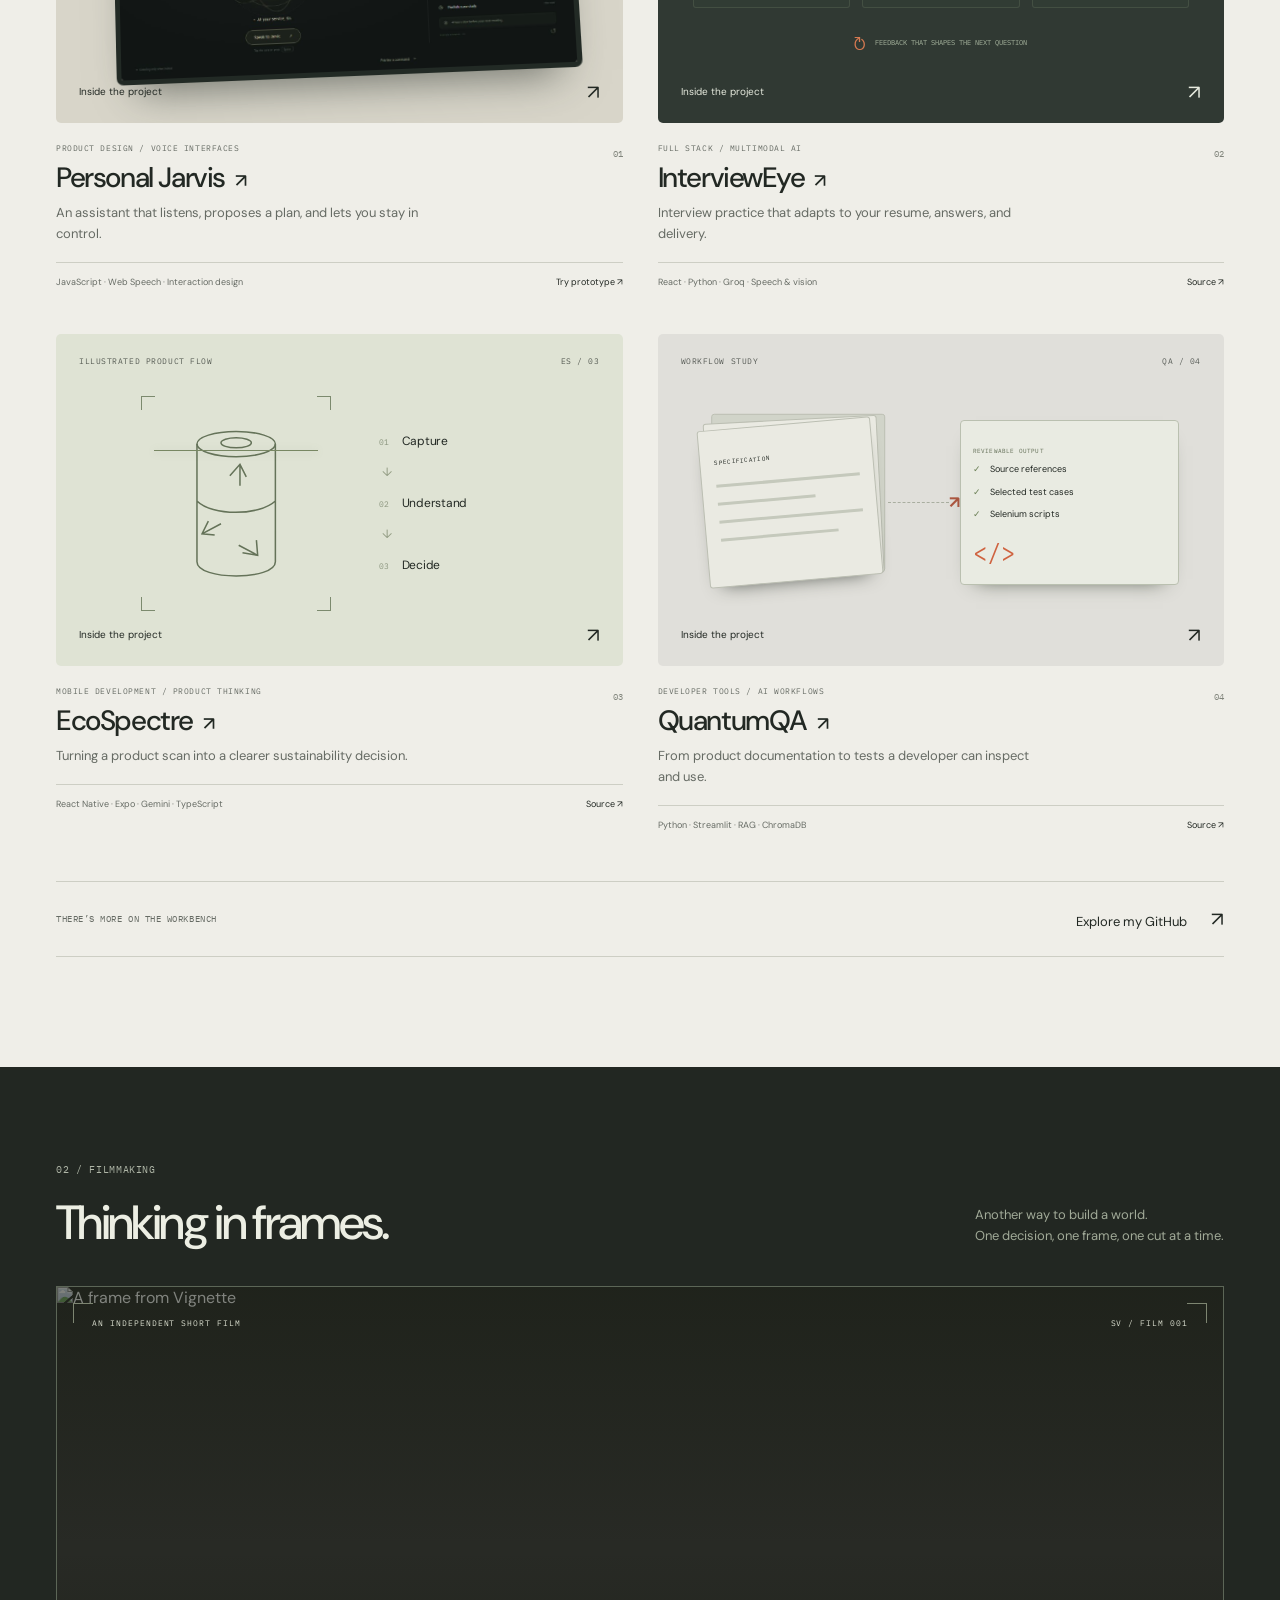
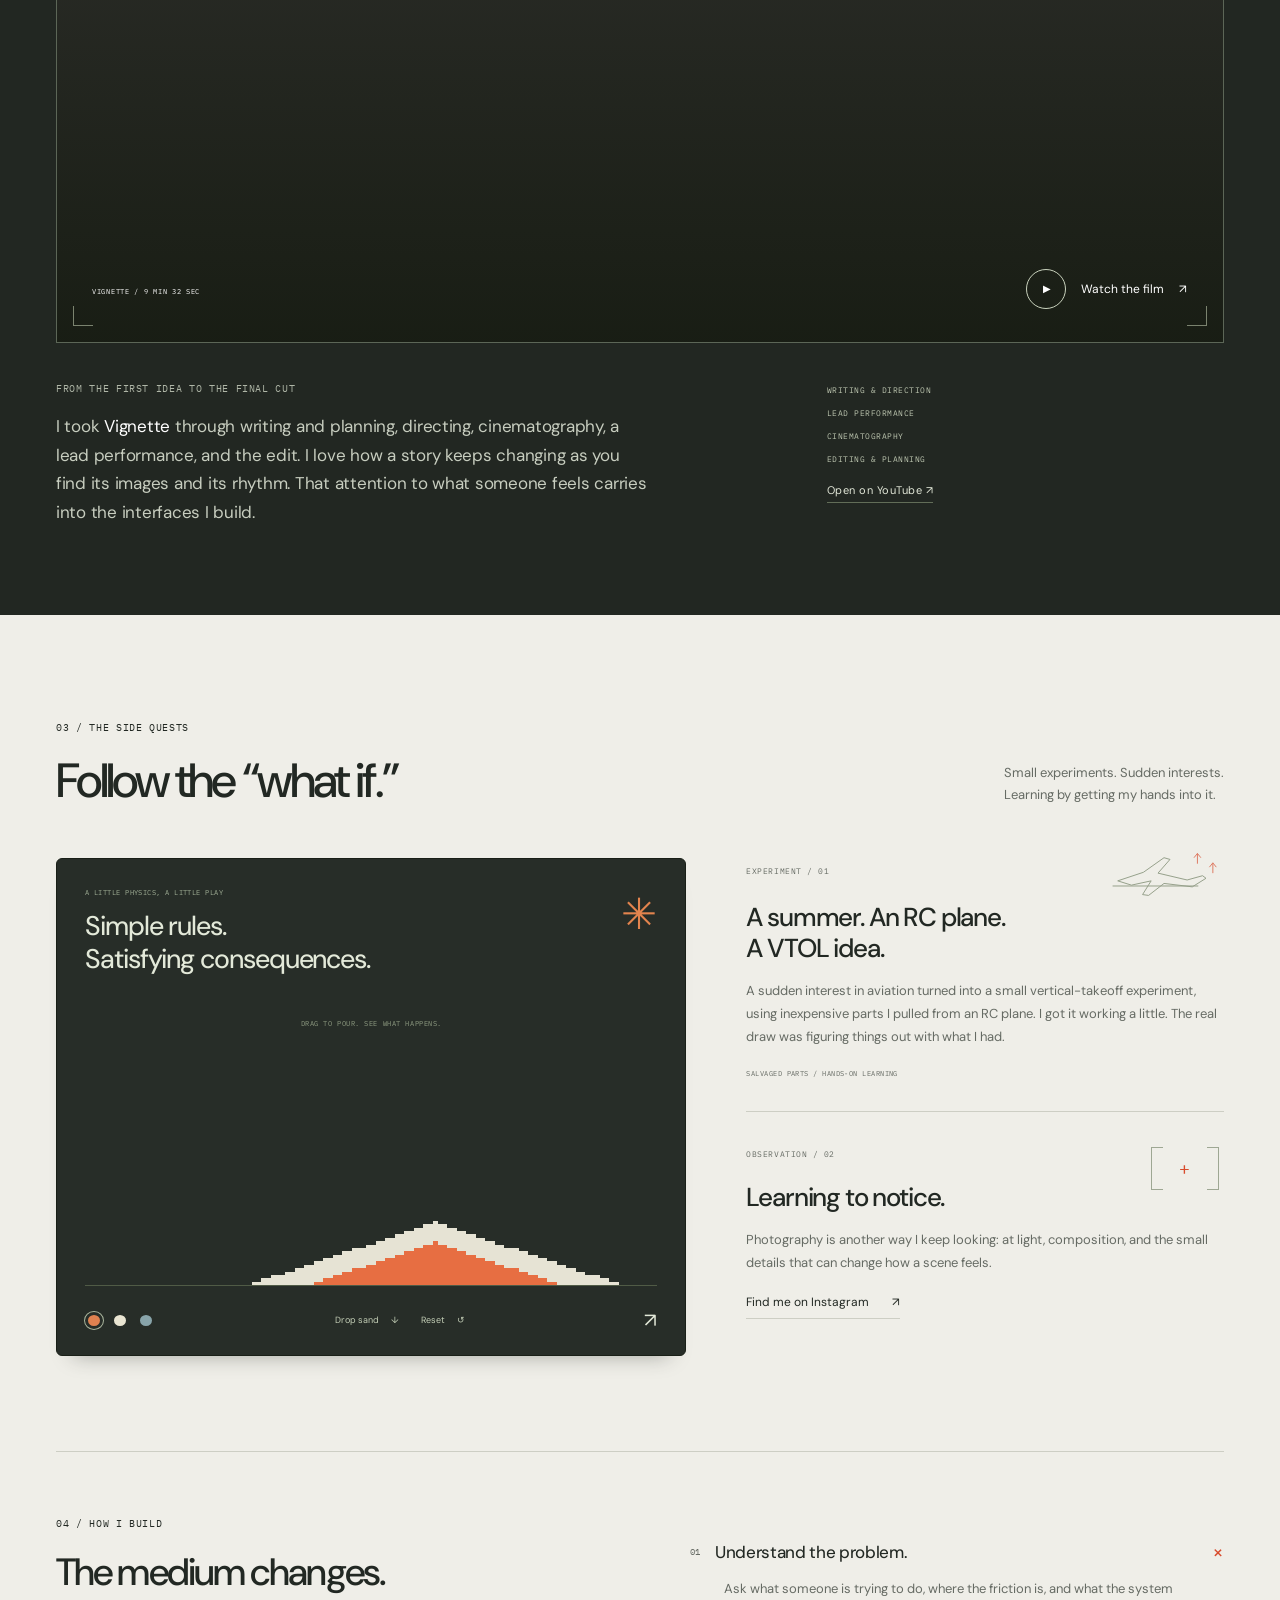
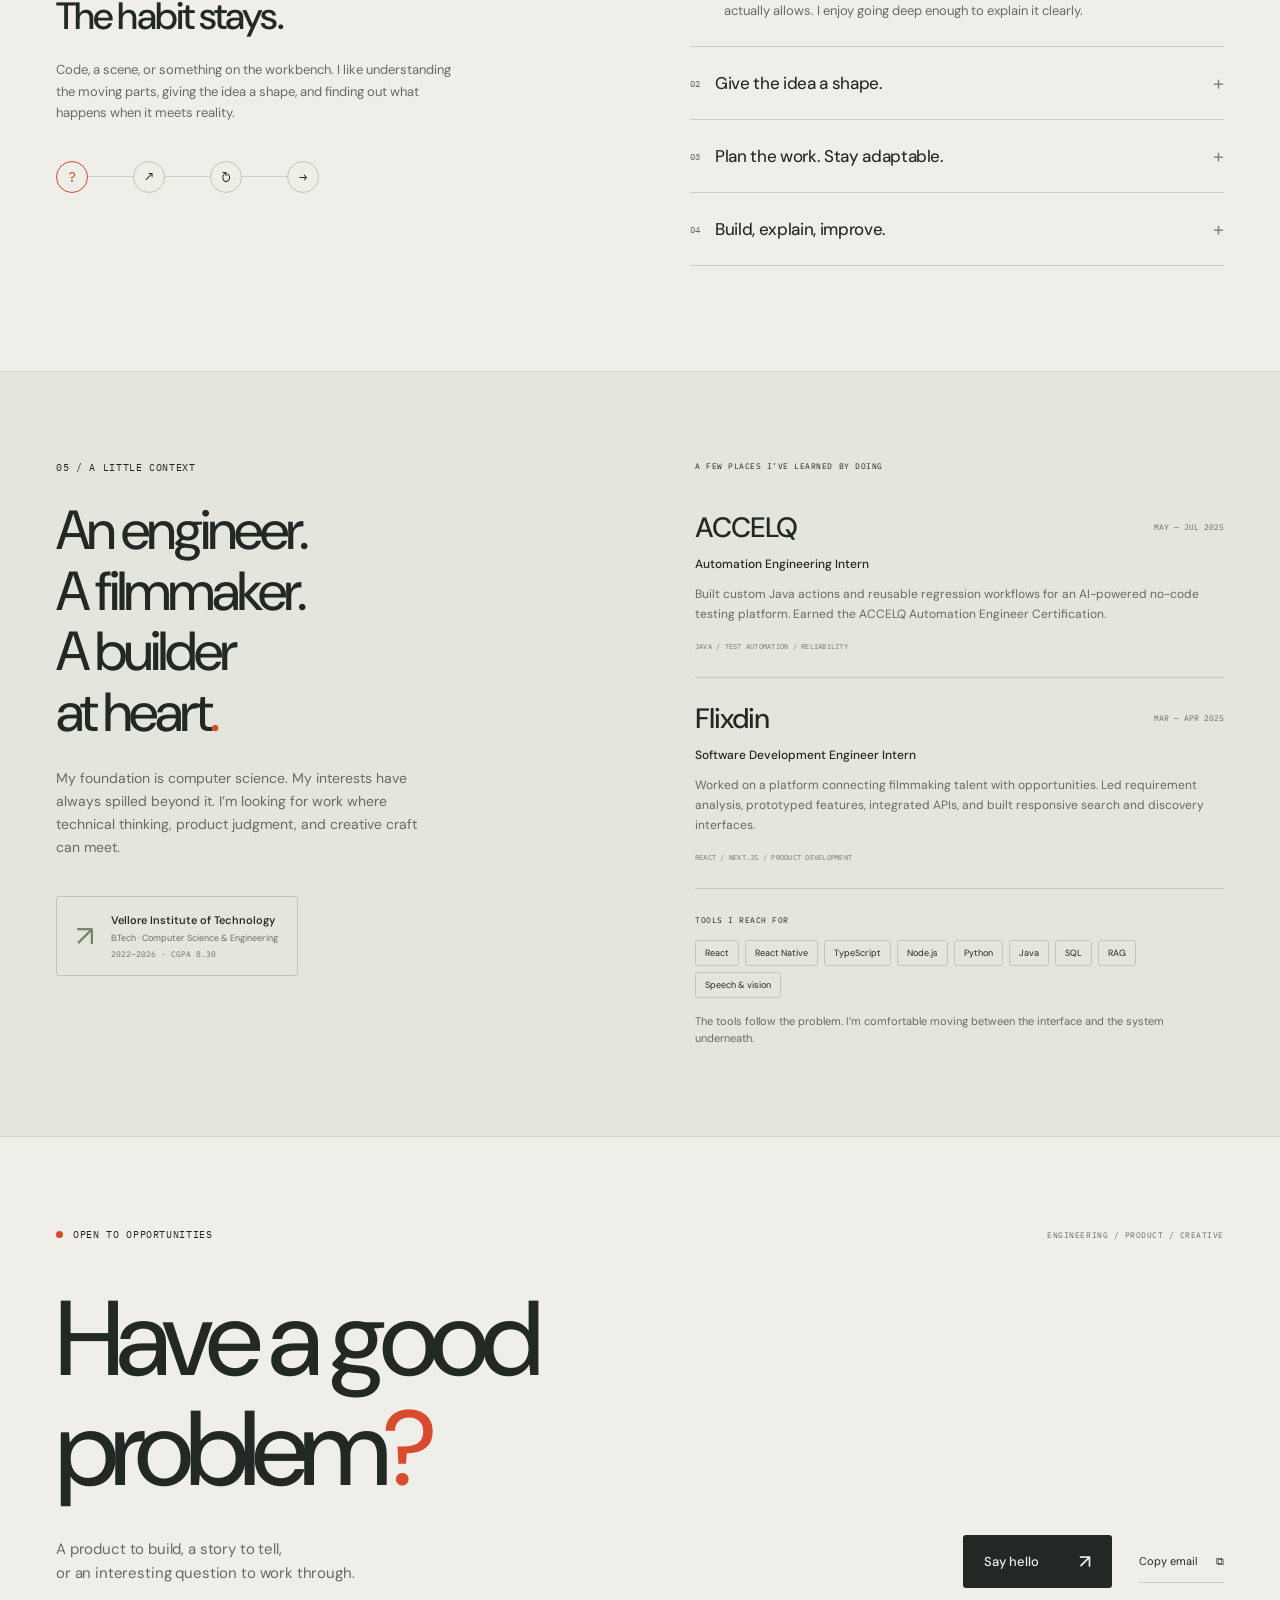
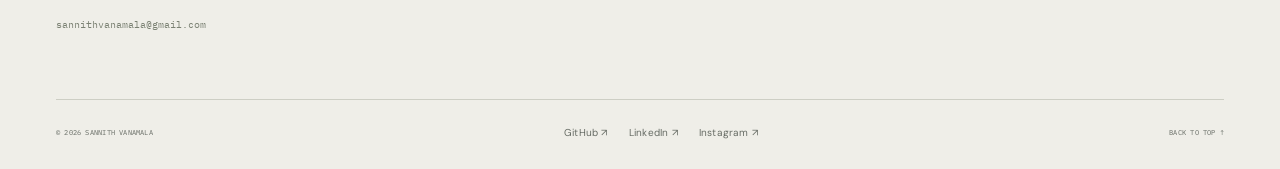
==== commit 27938a14: "Increase subtle shooting-star frequency" ====
--- a/index.html
+++ b/index.html
@@ -6,7 +6,7 @@
 <meta name="description" content="The personal workshop of Sannith Vanamala. Software and AI, product design, filmmaking, and experiments driven by curiosity.">
 <link rel="canonical" href="https://saneitt.github.io/Portfolio-website/"><meta property="og:title" content="Sannith Vanamala — Built on curiosity."><meta property="og:description" content="Engineering, filmmaking, design, and the interesting things that happen between them."><meta property="og:type" content="website"><meta property="og:url" content="https://saneitt.github.io/Portfolio-website/">
 <link rel="icon" href="assets/favicon.svg" type="image/svg+xml"><link rel="preconnect" href="https://fonts.googleapis.com"><link rel="preconnect" href="https://fonts.gstatic.com" crossorigin><link href="https://fonts.googleapis.com/css2?family=DM+Sans:wght@400;450;500;550;600;650;700&family=IBM+Plex+Mono:wght@400;500&display=swap" rel="stylesheet">
-<script src="theme-init.js?v=20261012"></script><link rel="stylesheet" href="styles.css?v=20261012"><link rel="stylesheet" href="refinements.css?v=20261012"><script src="projects.js" defer></script><script src="app.js?v=20261012" defer></script>
+<script src="theme-init.js?v=20261012"></script><link rel="stylesheet" href="styles.css?v=20261012"><link rel="stylesheet" href="refinements.css?v=20261012"><script src="projects.js" defer></script><script src="app.js?v=20261012-stars2" defer></script>
 </head>
 <body>
 <canvas id="sky-canvas" aria-hidden="true"></canvas>
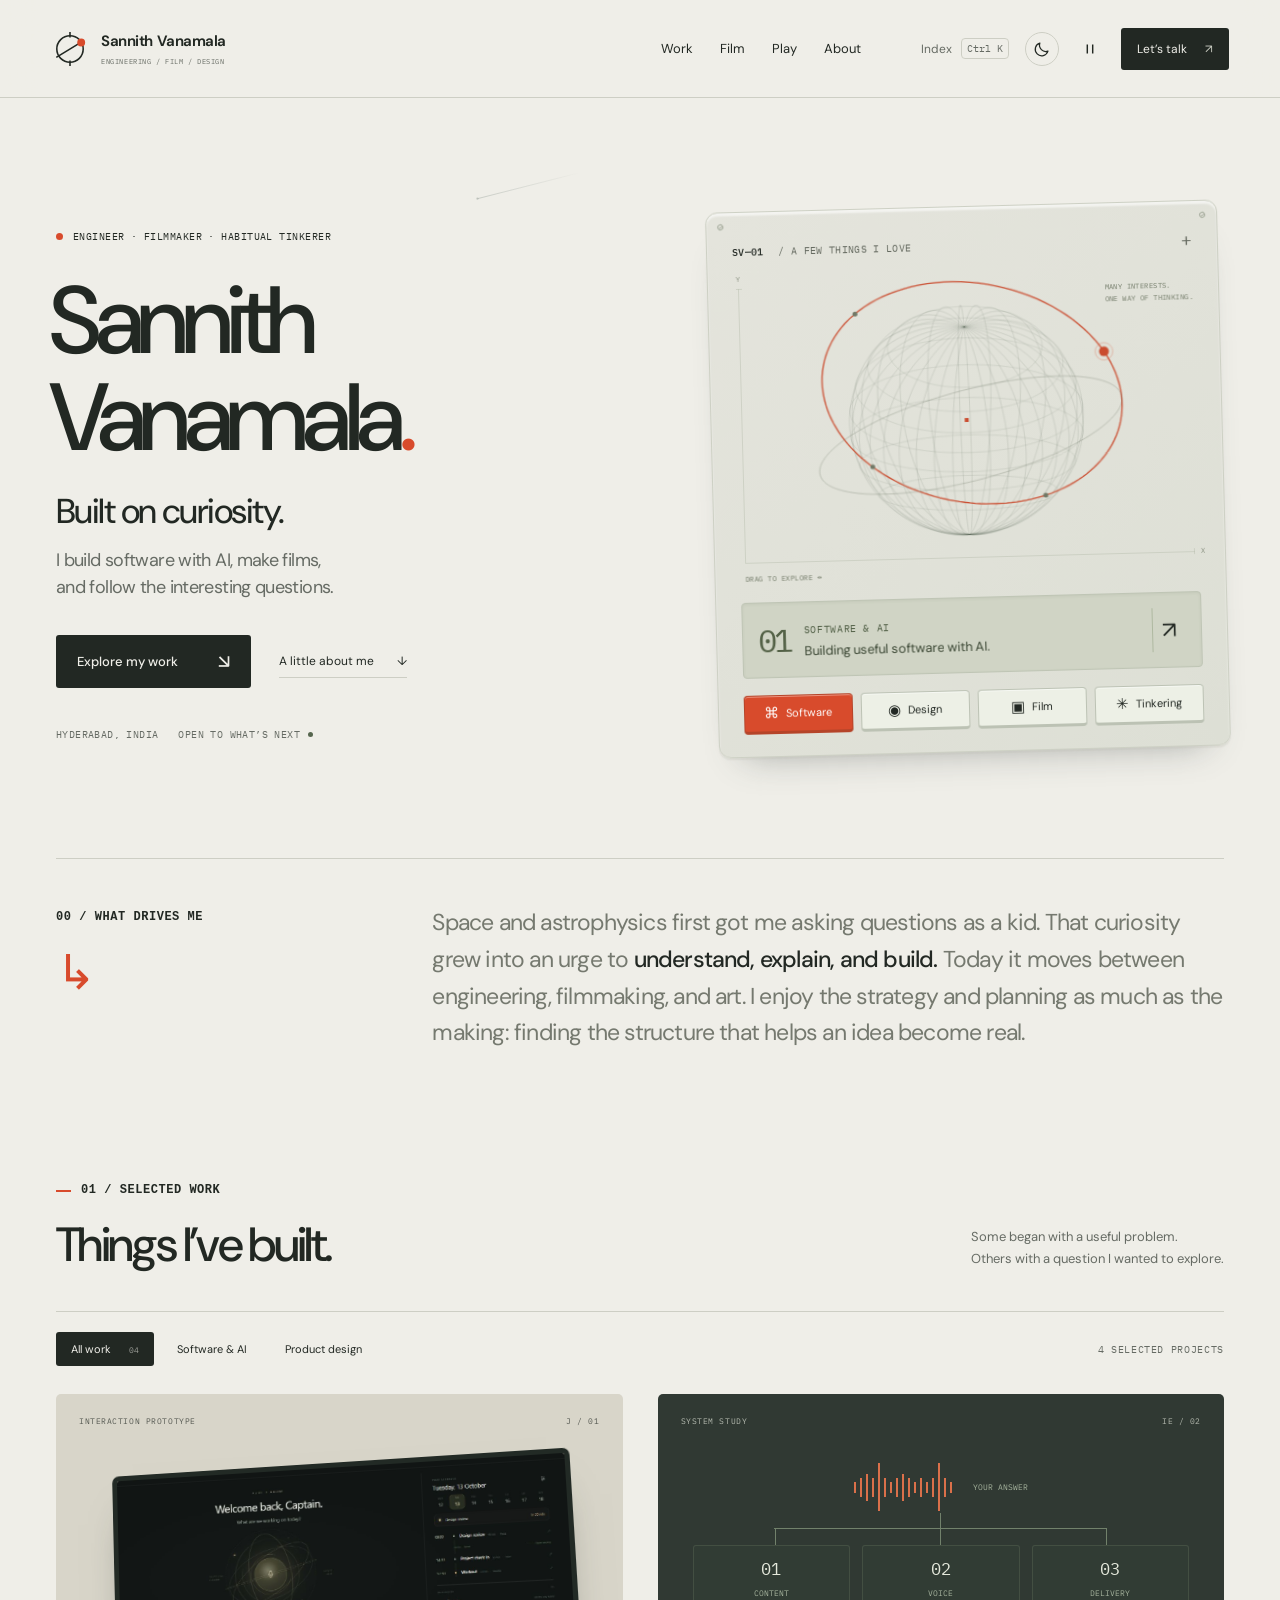
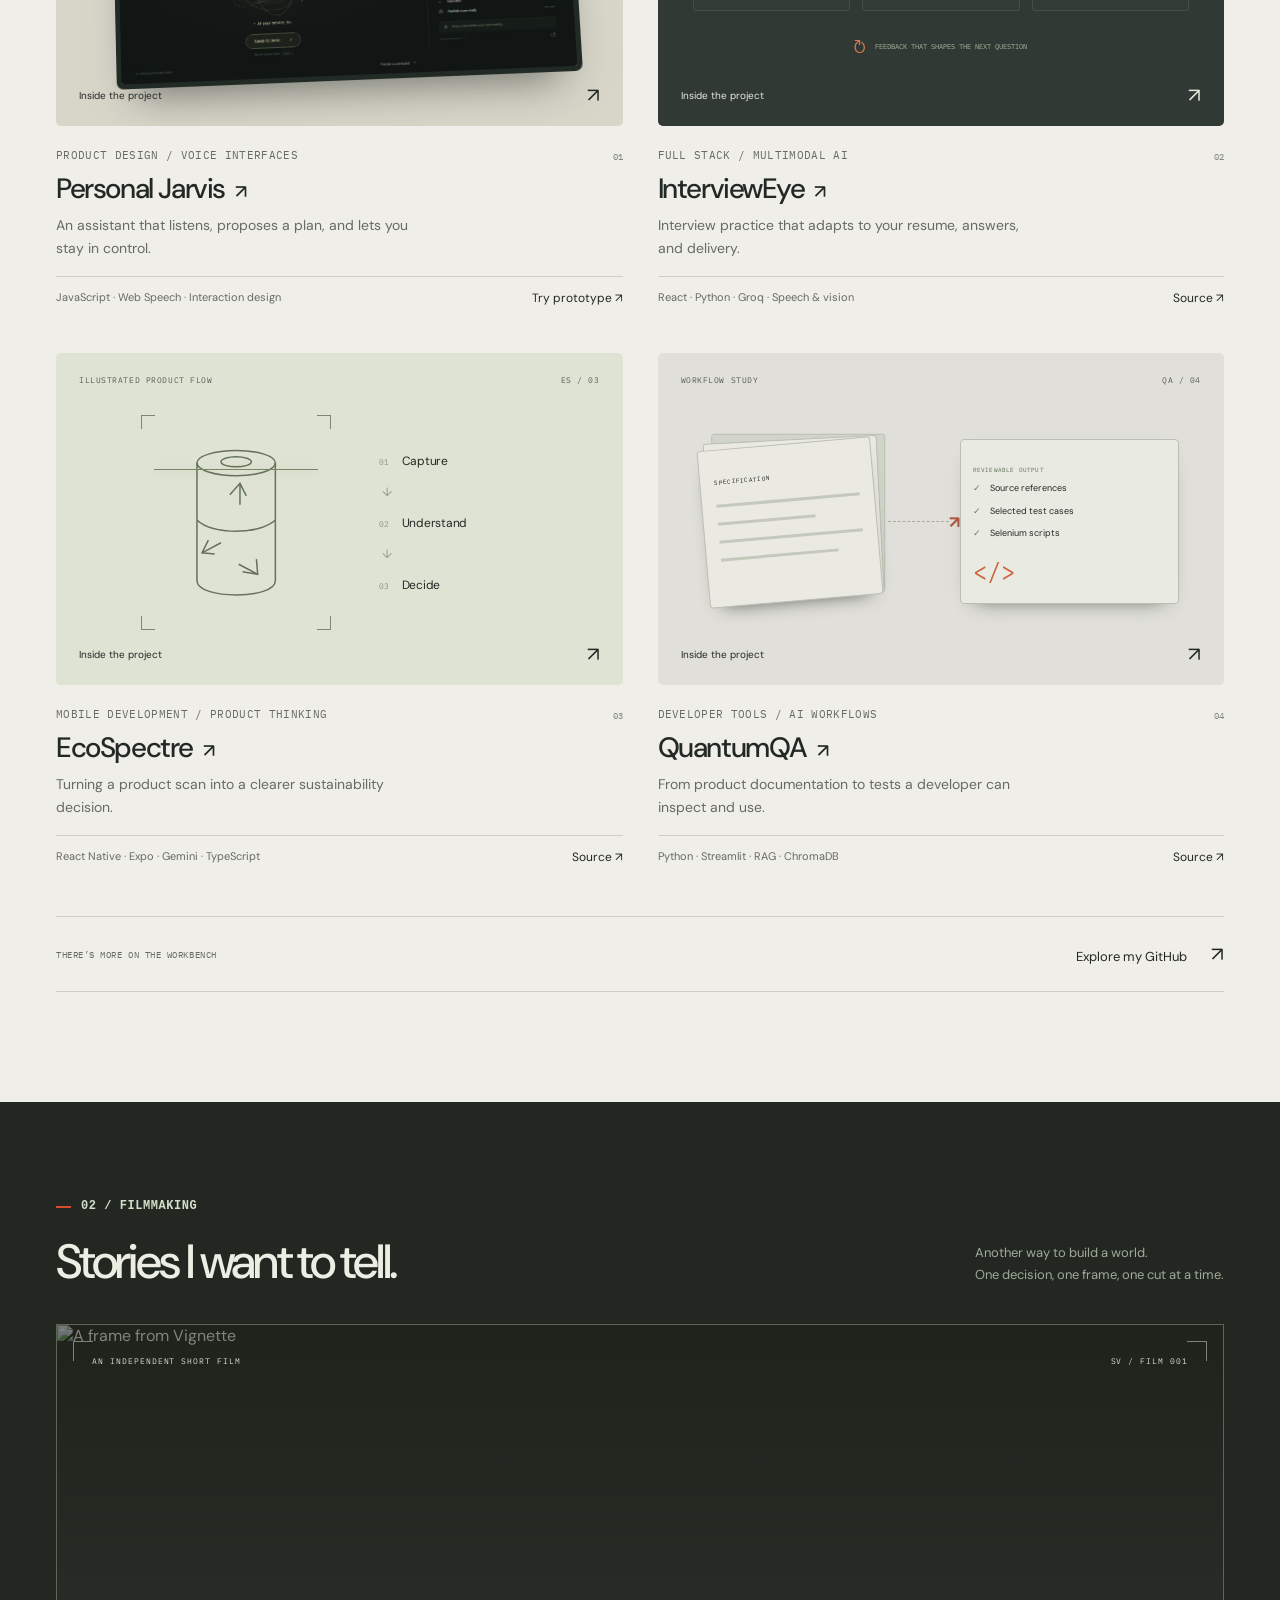
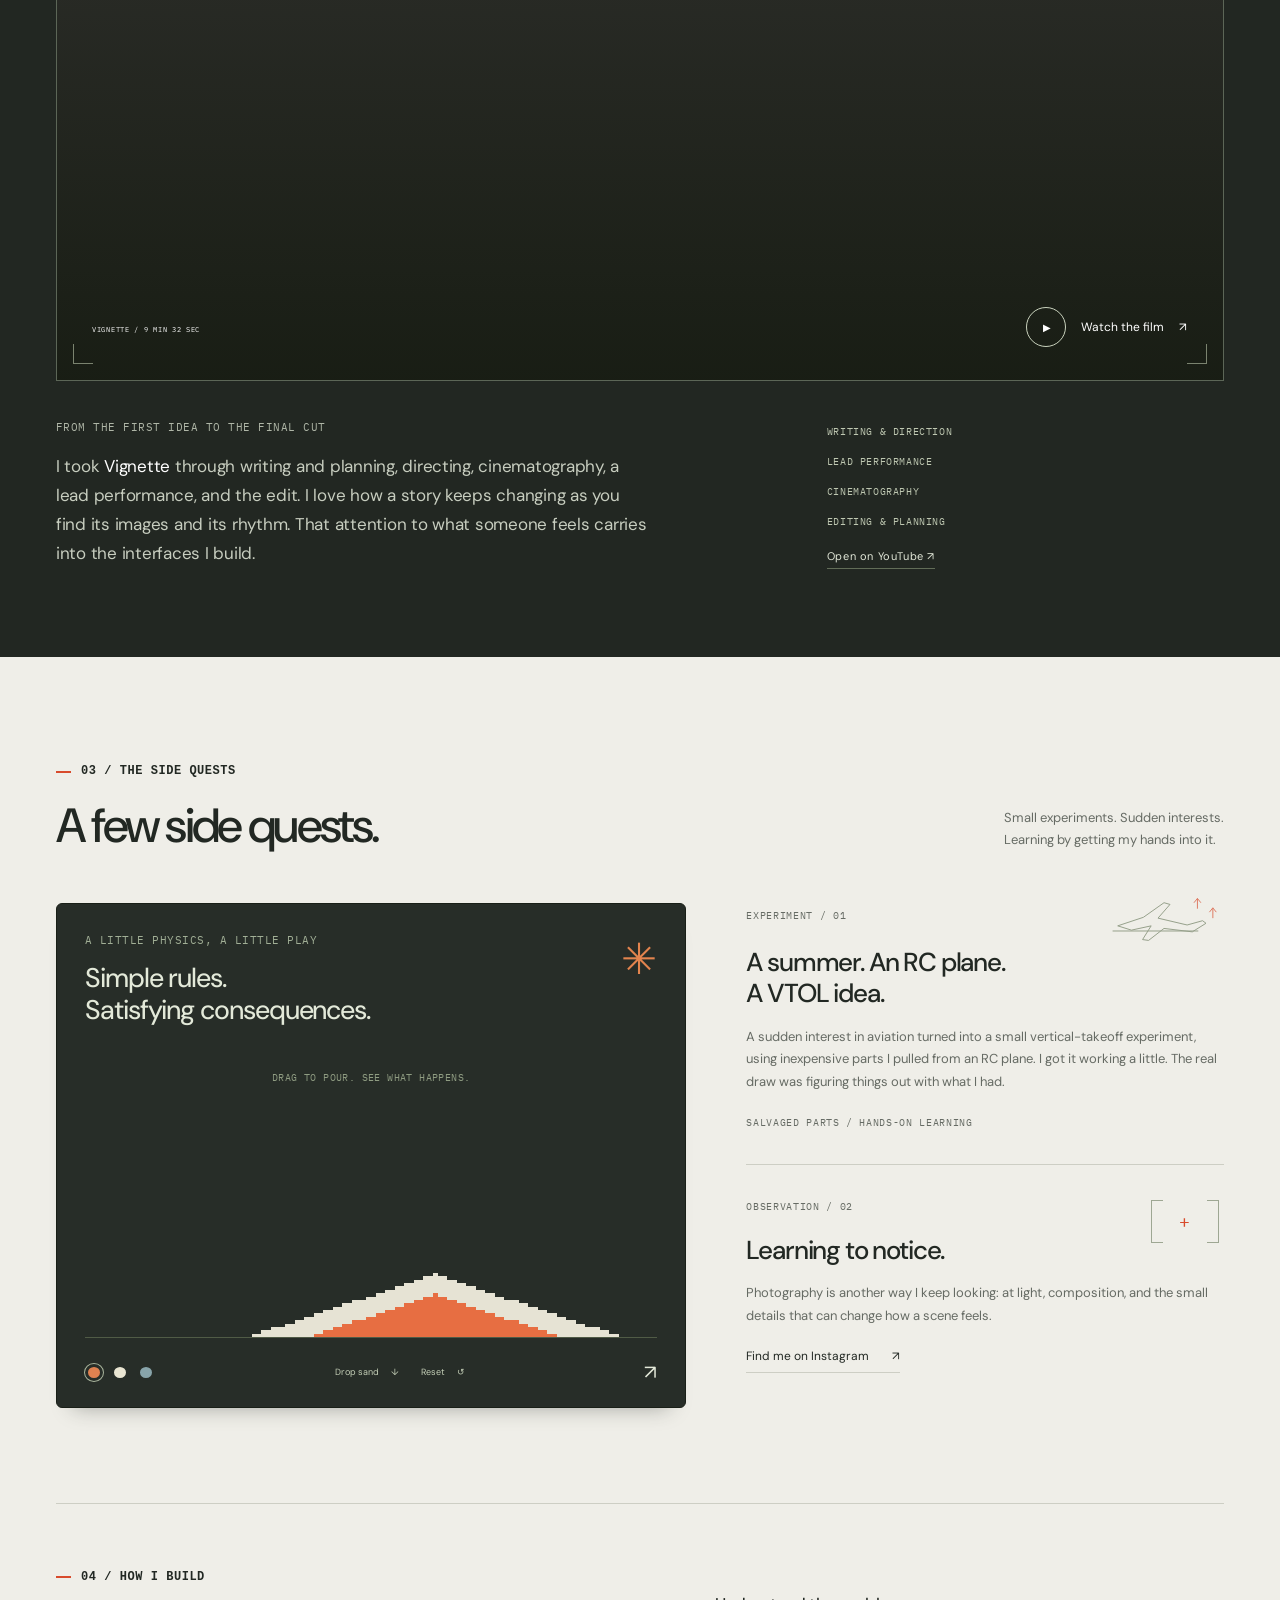
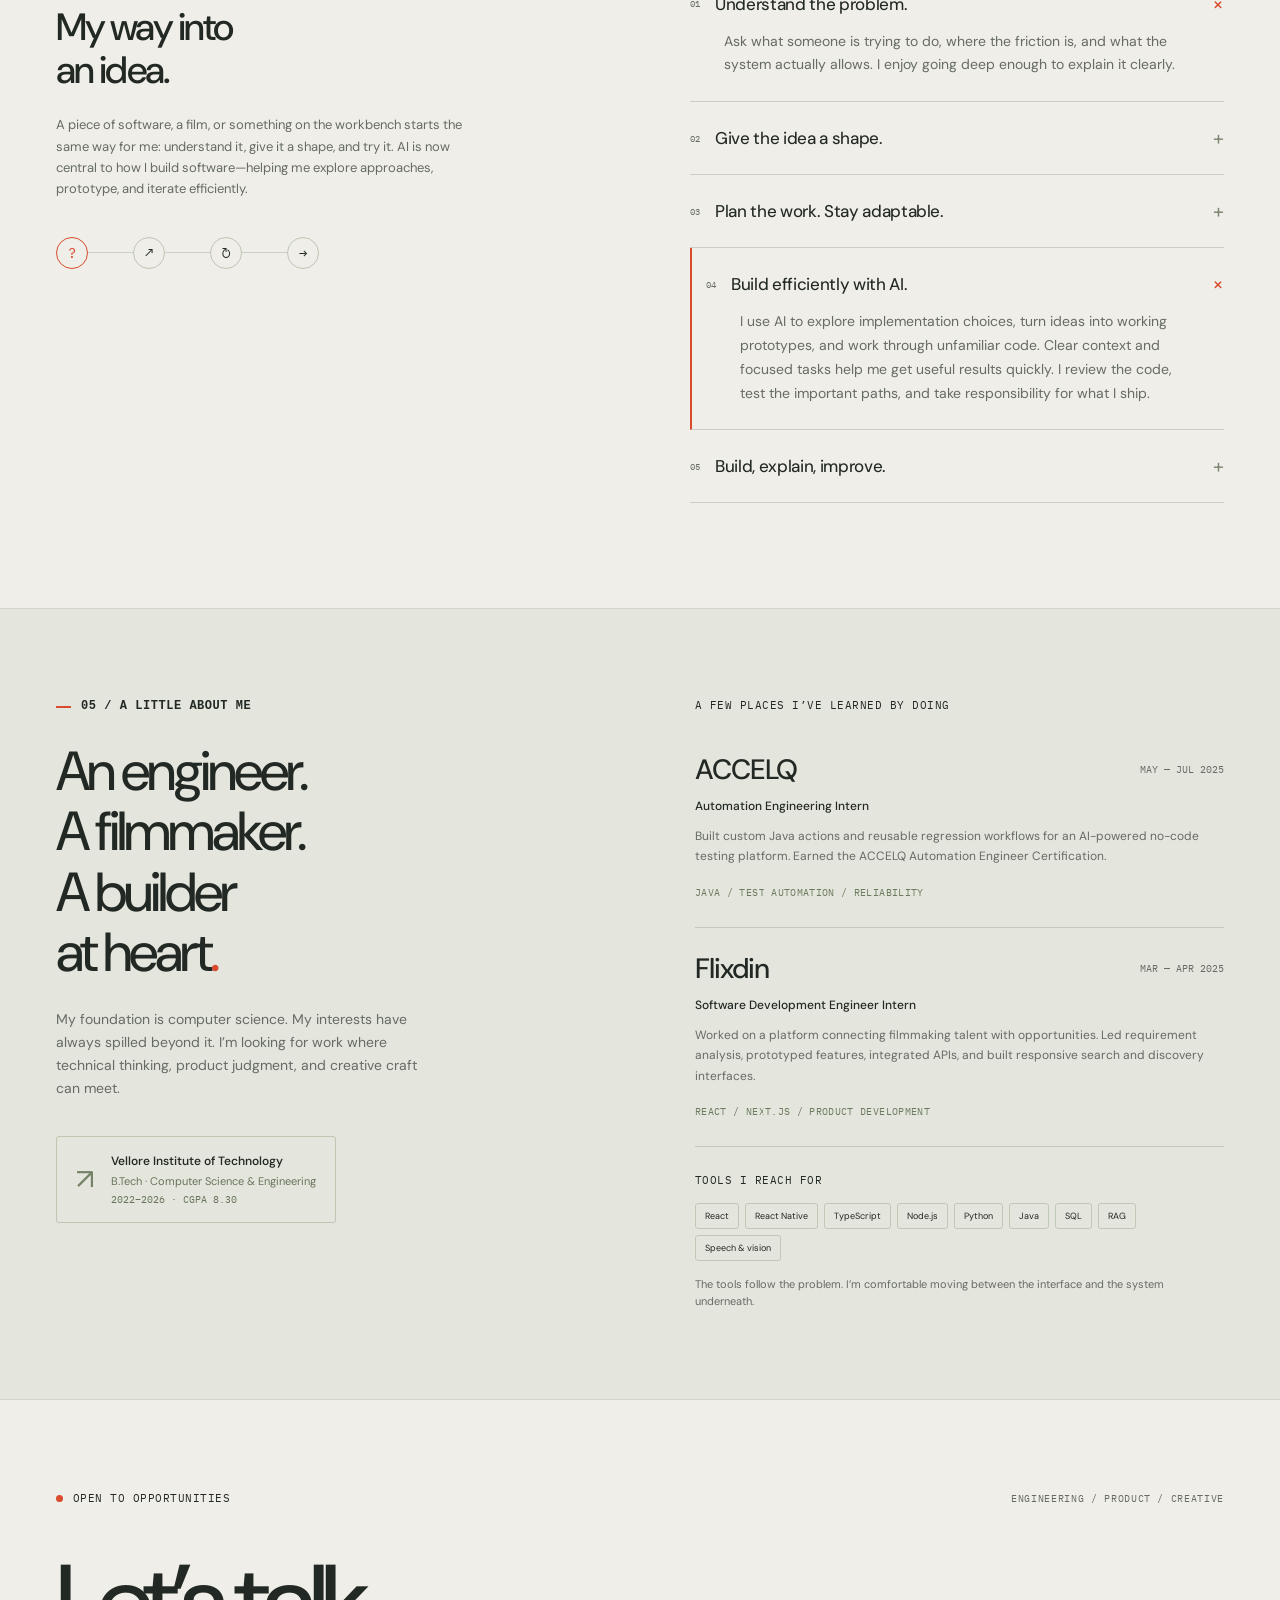
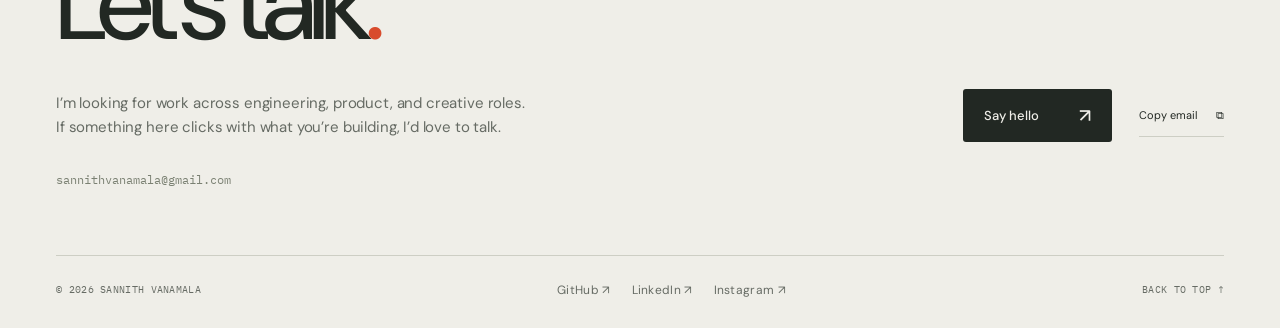
==== commit e302d6c2: "Improve portfolio readability, personal voice, AI workflow, and grouped shooting stars" ====
--- a/index.html
+++ b/index.html
@@ -6,27 +6,27 @@
 <meta name="description" content="The personal workshop of Sannith Vanamala. Software and AI, product design, filmmaking, and experiments driven by curiosity.">
 <link rel="canonical" href="https://saneitt.github.io/Portfolio-website/"><meta property="og:title" content="Sannith Vanamala — Built on curiosity."><meta property="og:description" content="Engineering, filmmaking, design, and the interesting things that happen between them."><meta property="og:type" content="website"><meta property="og:url" content="https://saneitt.github.io/Portfolio-website/">
 <link rel="icon" href="assets/favicon.svg" type="image/svg+xml"><link rel="preconnect" href="https://fonts.googleapis.com"><link rel="preconnect" href="https://fonts.gstatic.com" crossorigin><link href="https://fonts.googleapis.com/css2?family=DM+Sans:wght@400;450;500;550;600;650;700&family=IBM+Plex+Mono:wght@400;500&display=swap" rel="stylesheet">
-<script src="theme-init.js?v=20261012"></script><link rel="stylesheet" href="styles.css?v=20261012"><link rel="stylesheet" href="refinements.css?v=20261012"><script src="projects.js" defer></script><script src="app.js?v=20261012-stars2" defer></script>
+<script src="theme-init.js?v=20261012"></script><link rel="stylesheet" href="styles.css?v=20261012"><link rel="stylesheet" href="refinements.css?v=20261012-personal3"><script src="projects.js" defer></script><script src="app.js?v=20261012-personal5" defer></script>
 </head>
 <body>
 <canvas id="sky-canvas" aria-hidden="true"></canvas>
 <a class="skip-link" href="#main">Skip to content</a>
 <header class="site-header"><a class="identity" href="#top" aria-label="Sannith Vanamala, home"><svg class="identity-mark" viewBox="0 0 36 36" aria-hidden="true"><circle cx="18" cy="18" r="12.5"/><path d="M5 26 31 10M18 2v5m0 22v5"/><circle cx="28.6" cy="11.8" r="3"/></svg><span>Sannith Vanamala<span class="identity-sub">ENGINEERING / FILM / DESIGN</span></span></a><nav class="main-nav" aria-label="Main navigation"><a href="#work" data-nav="work">Work</a><a href="#film" data-nav="film">Film</a><a href="#play" data-nav="play">Play</a><a href="#about" data-nav="about">About</a></nav><div class="header-tools"><button class="index-trigger" id="open-index" aria-label="Open site index"><span>Index</span><kbd>⌘ K</kbd></button><button class="theme-toggle" id="theme-toggle" aria-label="Switch to dark theme" aria-pressed="false" title="Switch to dark theme"><svg class="moon-icon" viewBox="0 0 20 20" aria-hidden="true"><path d="M16.6 12.4A7.1 7.1 0 0 1 7.6 3.4 7.2 7.2 0 1 0 16.6 12.4Z"/></svg><svg class="sun-icon" viewBox="0 0 20 20" aria-hidden="true"><circle cx="10" cy="10" r="3.5"/><path d="M10 1v2m0 14v2M1 10h2m14 0h2M3.6 3.6 5 5m10 10 1.4 1.4M3.6 16.4 5 15M15 5l1.4-1.4"/></svg></button><button class="motion-toggle" id="motion-toggle" aria-label="Pause ambient motion" aria-pressed="false"><svg viewBox="0 0 20 20" aria-hidden="true"><path class="pause-glyph" d="M7 5v10m6-10v10"/><path class="play-glyph" d="m7 5 7 5-7 5Z"/></svg></button><a class="contact-nav" href="#contact">Let’s talk <span>↗</span></a></div><div class="reading-progress" aria-hidden="true"><span id="reading-progress-fill"></span></div></header>
 <main id="main">
-<section class="hero page-width" id="top" aria-labelledby="hero-title"><div class="hero-copy"><p class="eyebrow"><span class="signal"></span> ENGINEER · FILMMAKER · HABITUAL TINKERER</p><h1 id="hero-title"><span>Sannith</span><span>Vanamala<i class="orange-period">.</i></span></h1><h2 class="hero-subheading">Built on curiosity.</h2><p class="hero-deck">I make software, tell stories,<br> and follow the interesting questions.</p><div class="hero-actions"><a class="button dark-button" href="#work">Explore my work <span>↘</span></a><a class="text-link" href="#about">A little about me <span>↓</span></a></div><div class="hero-footnote"><span>HYDERABAD, INDIA</span><span>OPEN TO WHAT’S NEXT <i></i></span></div></div><div class="instrument" aria-label="Explore my four areas of work"><div class="instrument-top"><span><b>SV—01</b> / A FEW THINGS I LOVE</span><span class="instrument-cross">+</span></div><div class="orbital-stage"><canvas id="orbit-canvas" aria-label="Interactive orbital sculpture. Drag to rotate; choose a discipline below." role="img"></canvas><div class="orbit-reticle" aria-hidden="true"><span>Y</span><span>X</span></div><div class="orbit-tag" aria-hidden="true">MANY INTERESTS.<br> ONE WAY OF THINKING.</div><span class="drag-hint">DRAG TO EXPLORE ↔</span></div><div class="instrument-readout" aria-live="polite"><span class="readout-number" id="lens-number">01</span><div><span class="mono readout-label" id="lens-label">SOFTWARE & AI</span><p id="lens-description">Making complex systems feel usable.</p></div><a id="lens-link" href="#work" aria-label="Explore software work">↗</a></div><div class="lens-controls" role="group" aria-label="Choose an area to explore"><button class="lens-button active" data-lens="software" aria-pressed="true"><span class="lens-icon">⌘</span>Software</button><button class="lens-button" data-lens="design" aria-pressed="false"><span class="lens-icon">◉</span>Design</button><button class="lens-button" data-lens="film" aria-pressed="false"><span class="lens-icon">▣</span>Film</button><button class="lens-button" data-lens="play" aria-pressed="false"><span class="lens-icon">✳</span>Tinkering</button></div><span class="screw screw-tl" aria-hidden="true"></span><span class="screw screw-tr" aria-hidden="true"></span></div></section>
-<section class="intro page-width" aria-label="What drives my work"><div class="intro-label"><span class="section-number">00 / THE THREAD</span><div class="thread-symbol" aria-hidden="true">↳</div></div><p>Space and astrophysics first got me asking questions as a kid. That curiosity grew into an urge to <strong>understand, explain, and build.</strong> Today it moves between engineering, filmmaking, and art. I enjoy the strategy and planning as much as the making: finding the structure that helps an idea become real.</p></section>
-<section class="work-section page-width" id="work" aria-labelledby="work-title"><div class="section-heading"><div><p class="eyebrow">01 / SELECTED WORK</p><h2 id="work-title">Ideas, made tangible.</h2></div><p class="section-intro">A few things I’ve built.<br> From the interface to what runs underneath.</p></div><div class="work-toolbar"><div class="filters" role="group" aria-label="Filter projects"><button data-filter="all" aria-pressed="true" class="active">All work <span>04</span></button><button data-filter="software" aria-pressed="false">Software & AI</button><button data-filter="design" aria-pressed="false">Product design</button></div><span class="mono result-count" id="result-count" aria-live="polite">4 SELECTED PROJECTS</span></div>
+<section class="hero page-width" id="top" aria-labelledby="hero-title"><div class="hero-copy"><p class="eyebrow"><span class="signal"></span> ENGINEER · FILMMAKER · HABITUAL TINKERER</p><h1 id="hero-title"><span>Sannith</span><span>Vanamala<i class="orange-period">.</i></span></h1><h2 class="hero-subheading">Built on curiosity.</h2><p class="hero-deck">I build software with AI, make films,<br> and follow the interesting questions.</p><div class="hero-actions"><a class="button dark-button" href="#work">Explore my work <span>↘</span></a><a class="text-link" href="#about">A little about me <span>↓</span></a></div><div class="hero-footnote"><span>HYDERABAD, INDIA</span><span>OPEN TO WHAT’S NEXT <i></i></span></div></div><div class="instrument" aria-label="Explore my four areas of work"><div class="instrument-top"><span><b>SV—01</b> / A FEW THINGS I LOVE</span><span class="instrument-cross">+</span></div><div class="orbital-stage"><canvas id="orbit-canvas" aria-label="Interactive orbital sculpture. Drag to rotate; choose a discipline below." role="img"></canvas><div class="orbit-reticle" aria-hidden="true"><span>Y</span><span>X</span></div><div class="orbit-tag" aria-hidden="true">MANY INTERESTS.<br> ONE WAY OF THINKING.</div><span class="drag-hint">DRAG TO EXPLORE ↔</span></div><div class="instrument-readout" aria-live="polite"><span class="readout-number" id="lens-number">01</span><div><span class="mono readout-label" id="lens-label">SOFTWARE & AI</span><p id="lens-description">Building useful software with AI.</p></div><a id="lens-link" href="#work" aria-label="Explore software work">↗</a></div><div class="lens-controls" role="group" aria-label="Choose an area to explore"><button class="lens-button active" data-lens="software" aria-pressed="true"><span class="lens-icon">⌘</span>Software</button><button class="lens-button" data-lens="design" aria-pressed="false"><span class="lens-icon">◉</span>Design</button><button class="lens-button" data-lens="film" aria-pressed="false"><span class="lens-icon">▣</span>Film</button><button class="lens-button" data-lens="play" aria-pressed="false"><span class="lens-icon">✳</span>Tinkering</button></div><span class="screw screw-tl" aria-hidden="true"></span><span class="screw screw-tr" aria-hidden="true"></span></div></section>
+<section class="intro page-width" aria-label="What drives my work"><div class="intro-label"><span class="section-number">00 / WHAT DRIVES ME</span><div class="thread-symbol" aria-hidden="true">↳</div></div><p>Space and astrophysics first got me asking questions as a kid. That curiosity grew into an urge to <strong>understand, explain, and build.</strong> Today it moves between engineering, filmmaking, and art. I enjoy the strategy and planning as much as the making: finding the structure that helps an idea become real.</p></section>
+<section class="work-section page-width" id="work" aria-labelledby="work-title"><div class="section-heading"><div><p class="eyebrow">01 / SELECTED WORK</p><h2 id="work-title">Things I’ve built.</h2></div><p class="section-intro">Some began with a useful problem.<br> Others with a question I wanted to explore.</p></div><div class="work-toolbar"><div class="filters" role="group" aria-label="Filter projects"><button data-filter="all" aria-pressed="true" class="active">All work <span>04</span></button><button data-filter="software" aria-pressed="false">Software & AI</button><button data-filter="design" aria-pressed="false">Product design</button></div><span class="mono result-count" id="result-count" aria-live="polite">4 SELECTED PROJECTS</span></div>
 <div class="project-grid" id="project-grid">
 <article class="project-card project-jarvis" data-categories="design software" data-project-card="jarvis"><button class="project-visual jarvis-visual" data-project="jarvis" aria-label="Explore Personal Jarvis"><div class="visual-topline"><span>INTERACTION PROTOTYPE</span><span>J / 01</span></div><div class="jarvis-screen"><img src="assets/jarvis.jpg" alt="Personal Jarvis voice interface with an orbital core and a compact schedule" loading="lazy"></div><span class="visual-open">Inside the project <span>↗</span></span></button><div class="project-meta"><div><p class="project-category">PRODUCT DESIGN / VOICE INTERFACES</p><h3><button data-project="jarvis">Personal Jarvis <span>↗</span></button></h3><p>An assistant that listens, proposes a plan, and lets you stay in control.</p></div><span class="project-index">01</span></div><div class="project-links"><span>JavaScript · Web Speech · Interaction design</span><a href="experiments/jarvis/" target="_blank" rel="noopener">Try prototype ↗</a></div></article>
 <article class="project-card project-interview" data-categories="software" data-project-card="interview"><button class="project-visual interview-visual" data-project="interview" aria-label="Explore InterviewEye"><div class="visual-topline"><span>SYSTEM STUDY</span><span>IE / 02</span></div><div class="interview-schematic" aria-hidden="true"><div class="signal-source"><span class="signal-bars"><i></i><i></i><i></i><i></i><i></i><i></i><i></i><i></i><i></i><i></i><i></i><i></i><i></i><i></i><i></i><i></i><i></i></span><span>YOUR ANSWER</span></div><div class="signal-path"><i></i><i></i><i></i></div><div class="signal-nodes"><span><b>01</b>CONTENT</span><span><b>02</b>VOICE</span><span><b>03</b>DELIVERY</span></div><div class="feedback-node"><span>↻</span> FEEDBACK THAT SHAPES THE NEXT QUESTION</div></div><span class="visual-open">Inside the project <span>↗</span></span></button><div class="project-meta"><div><p class="project-category">FULL STACK / MULTIMODAL AI</p><h3><button data-project="interview">InterviewEye <span>↗</span></button></h3><p>Interview practice that adapts to your resume, answers, and delivery.</p></div><span class="project-index">02</span></div><div class="project-links"><span>React · Python · Groq · Speech & vision</span><a href="https://github.com/Saneitt/InterviewEye" target="_blank" rel="noopener">Source ↗</a></div></article>
 <article class="project-card project-eco" data-categories="software design" data-project-card="eco"><button class="project-visual eco-visual" data-project="eco" aria-label="Explore EcoSpectre"><div class="visual-topline"><span>ILLUSTRATED PRODUCT FLOW</span><span>ES / 03</span></div><div class="eco-diagram" aria-hidden="true"><div class="scan-frame"><span class="scan-corner tl"></span><span class="scan-corner tr"></span><span class="scan-corner bl"></span><span class="scan-corner br"></span><svg viewBox="0 0 150 170"><ellipse cx="75" cy="38" rx="31" ry="10"/><path d="M44 38v93c0 15 62 15 62 0V38M44 83c12 12 49 12 62 0"/><ellipse cx="75" cy="37" rx="12" ry="4"/><path d="m70 63 8-9 5 10m-5-10v17m13 43 1 12-12-2m12 2-15-8m-19-8-10-1 5-10m-5 10 15-8"/></svg><span class="scan-line"></span></div><div class="eco-steps"><span><b>01</b> Capture</span><i>↓</i><span><b>02</b> Understand</span><i>↓</i><span><b>03</b> Decide</span></div></div><span class="visual-open">Inside the project <span>↗</span></span></button><div class="project-meta"><div><p class="project-category">MOBILE DEVELOPMENT / PRODUCT THINKING</p><h3><button data-project="eco">EcoSpectre <span>↗</span></button></h3><p>Turning a product scan into a clearer sustainability decision.</p></div><span class="project-index">03</span></div><div class="project-links"><span>React Native · Expo · Gemini · TypeScript</span><a href="https://github.com/Saneitt/EcoSpectre" target="_blank" rel="noopener">Source ↗</a></div></article>
 <article class="project-card project-qa" data-categories="software" data-project-card="qa"><button class="project-visual qa-visual" data-project="qa" aria-label="Explore QuantumQA"><div class="visual-topline"><span>WORKFLOW STUDY</span><span>QA / 04</span></div><div class="qa-diagram" aria-hidden="true"><div class="doc-stack"><div></div><div></div><div><span>SPECIFICATION</span><i></i><i></i><i></i><i></i></div></div><div class="qa-connector"><span></span><b>↗</b></div><div class="test-output"><span class="test-label">REVIEWABLE OUTPUT</span><p><i>✓</i> Source references</p><p><i>✓</i> Selected test cases</p><p><i>✓</i> Selenium scripts</p><span class="code-mark">&lt;/&gt;</span></div></div><span class="visual-open">Inside the project <span>↗</span></span></button><div class="project-meta"><div><p class="project-category">DEVELOPER TOOLS / AI WORKFLOWS</p><h3><button data-project="qa">QuantumQA <span>↗</span></button></h3><p>From product documentation to tests a developer can inspect and use.</p></div><span class="project-index">04</span></div><div class="project-links"><span>Python · Streamlit · RAG · ChromaDB</span><a href="https://github.com/Saneitt/QuantumQA" target="_blank" rel="noopener">Source ↗</a></div></article>
 </div><a class="archive-link" href="https://github.com/Saneitt" target="_blank" rel="noopener"><span>THERE’S MORE ON THE WORKBENCH</span><span>Explore my GitHub <b>↗</b></span></a></section>
-<section class="film-section" id="film" aria-labelledby="film-title"><div class="page-width"><div class="section-heading film-heading"><div><p class="eyebrow">02 / FILMMAKING</p><h2 id="film-title">Thinking in frames.</h2></div><p class="section-intro">Another way to build a world.<br> One decision, one frame, one cut at a time.</p></div><a class="film-frame" id="open-film" href="https://www.youtube.com/watch?v=RJa5eLgjtCw" target="_blank" rel="noopener" aria-label="Watch Vignette on YouTube, a short film by Sannith Vanamala"><img src="https://i.ytimg.com/vi/RJa5eLgjtCw/maxresdefault.jpg" alt="A frame from Vignette" loading="lazy" id="film-thumbnail"><div class="film-grain" aria-hidden="true"></div><span class="frame-corner corner-a"></span><span class="frame-corner corner-b"></span><span class="frame-corner corner-c"></span><span class="frame-corner corner-d"></span><span class="film-frame-top mono">AN INDEPENDENT SHORT FILM <span>SV / FILM 001</span></span><span class="play-film"><span class="play-circle">▶</span> Watch the film <span>↗</span></span><span class="film-frame-bottom mono">VIGNETTE / 9 MIN 32 SEC</span></a><div class="film-bottom"><div><p class="eyebrow">FROM THE FIRST IDEA TO THE FINAL CUT</p><p class="film-story">I took <em>Vignette</em> through writing and planning, directing, cinematography, a lead performance, and the edit. I love how a story keeps changing as you find its images and its rhythm. That attention to what someone feels carries into the interfaces I build.</p></div><div class="film-credits"><span>WRITING & DIRECTION</span><span>LEAD PERFORMANCE</span><span>CINEMATOGRAPHY</span><span>EDITING & PLANNING</span><a href="https://www.youtube.com/watch?v=RJa5eLgjtCw" target="_blank" rel="noopener">Open on YouTube ↗</a></div></div></div></section>
-<section class="play-section page-width" id="play" aria-labelledby="play-title"><div class="section-heading"><div><p class="eyebrow">03 / THE SIDE QUESTS</p><h2 id="play-title">Follow the “what if.”</h2></div><p class="section-intro">Small experiments. Sudden interests.<br> Learning by getting my hands into it.</p></div><div class="play-layout"><div class="sand-instrument"><div class="sand-heading"><div><span class="eyebrow">A LITTLE PHYSICS, A LITTLE PLAY</span><h3>Simple rules.<br> Satisfying consequences.</h3></div><span class="sand-symbol" aria-hidden="true">✳</span></div><div class="sand-stage"><canvas id="sand-canvas" aria-label="Falling sand playground. Drag to pour sand, or use the Drop sand button below."></canvas><span class="sand-instruction" id="sand-instruction">DRAG TO POUR. SEE WHAT HAPPENS.</span></div><div class="sand-controls"><div class="sand-colors" role="group" aria-label="Sand color"><button class="sand-color active" data-sand-color="0" aria-label="Orange sand" aria-pressed="true"></button><button class="sand-color" data-sand-color="1" aria-label="White sand" aria-pressed="false"></button><button class="sand-color" data-sand-color="2" aria-label="Blue sand" aria-pressed="false"></button></div><button id="drop-sand">Drop sand <span>↓</span></button><button id="clear-sand" aria-label="Clear the sand canvas">Reset <span>↺</span></button><a href="https://saneitt.github.io/Sand-falling-sim/" target="_blank" rel="noopener" aria-label="Open the original sand simulation">↗</a></div></div><div class="field-notes"><article class="field-note"><span class="note-index">EXPERIMENT / 01</span><div class="note-line" aria-hidden="true"><svg viewBox="0 0 140 60"><path d="M10 42h100M16 36l30-10 24-17 7 2-14 16 34 8 18-5 4 3-16 10-33-4-18 14-7-1 10-16-23 5Z"/><path class="orange-stroke" d="M109 16V4m-4 5 4-5 4 5M127 27V15m-4 5 4-5 4 5"/></svg></div><h3>A summer. An RC plane.<br> A VTOL idea.</h3><p>A sudden interest in aviation turned into a small vertical-takeoff experiment, using inexpensive parts I pulled from an RC plane. I got it working a little. The real draw was figuring things out with what I had.</p><span class="note-footer">SALVAGED PARTS / HANDS-ON LEARNING</span></article><article class="field-note photo-note"><span class="note-index">OBSERVATION / 02</span><div class="viewfinder" aria-hidden="true"><span></span><i>+</i><span></span></div><h3>Learning to notice.</h3><p>Photography is another way I keep looking: at light, composition, and the small details that can change how a scene feels.</p><a class="text-link" href="https://www.instagram.com/sane_itt/" target="_blank" rel="noopener">Find me on Instagram <span>↗</span></a></article></div></div></section>
-<section class="process-section page-width" aria-labelledby="process-title"><div class="process-intro"><p class="eyebrow">04 / HOW I BUILD</p><h2 id="process-title">The medium changes.<br> The habit stays.</h2><p>Code, a scene, or something on the workbench. I like understanding the moving parts, giving the idea a shape, and finding out what happens when it meets reality.</p><div class="process-path" aria-hidden="true"><span>?</span><i></i><span>↗</span><i></i><span>↻</span><i></i><span>→</span></div></div><div class="process-steps"><details open><summary><span>01</span><h3>Understand the problem.</h3><b>+</b></summary><p>Ask what someone is trying to do, where the friction is, and what the system actually allows. I enjoy going deep enough to explain it clearly.</p></details><details><summary><span>02</span><h3>Give the idea a shape.</h3><b>+</b></summary><p>A flow, a storyboard, a working screen. Make the smallest useful version of the idea concrete enough to discuss and try.</p></details><details><summary><span>03</span><h3>Plan the work. Stay adaptable.</h3><b>+</b></summary><p>I like strategy, sequencing, and coordinating the moving pieces. A good plan makes it easier to notice what needs to change as the work develops.</p></details><details><summary><span>04</span><h3>Build, explain, improve.</h3><b>+</b></summary><p>Follow the details through implementation, make the reasoning understandable, and use what the result teaches me in the next iteration.</p></details></div></section>
-<section class="about-section" id="about" aria-labelledby="about-title"><div class="page-width about-layout"><div class="about-intro"><p class="eyebrow">05 / A LITTLE CONTEXT</p><h2 id="about-title">An engineer.<br> A filmmaker.<br> A builder<br> at heart<span>.</span></h2><p>My foundation is computer science. My interests have always spilled beyond it. I’m looking for work where technical thinking, product judgment, and creative craft can meet.</p><div class="education-stamp"><span class="stamp-mark" aria-hidden="true">↗</span><div><b>Vellore Institute of Technology</b><span>B.Tech · Computer Science & Engineering</span><span>2022–2026 · CGPA 8.30</span></div></div></div><div class="experience-list"><p class="eyebrow">A FEW PLACES I’VE LEARNED BY DOING</p><article class="experience-row"><div class="experience-top"><h3>ACCELQ</h3><span>MAY — JUL 2025</span></div><h4>Automation Engineering Intern</h4><p>Built custom Java actions and reusable regression workflows for an AI-powered no-code testing platform. Earned the ACCELQ Automation Engineer Certification.</p><span class="experience-skill">JAVA / TEST AUTOMATION / RELIABILITY</span></article><article class="experience-row"><div class="experience-top"><h3>Flixdin</h3><span>MAR — APR 2025</span></div><h4>Software Development Engineer Intern</h4><p>Worked on a platform connecting filmmaking talent with opportunities. Led requirement analysis, prototyped features, integrated APIs, and built responsive search and discovery interfaces.</p><span class="experience-skill">REACT / NEXT.JS / PRODUCT DEVELOPMENT</span></article><div class="toolkit"><p class="eyebrow">TOOLS I REACH FOR</p><div><span>React</span><span>React Native</span><span>TypeScript</span><span>Node.js</span><span>Python</span><span>Java</span><span>SQL</span><span>RAG</span><span>Speech & vision</span></div><p>The tools follow the problem. I’m comfortable moving between the interface and the system underneath.</p></div></div></div></section>
-<section class="contact-section page-width" id="contact" aria-labelledby="contact-title"><div class="contact-top"><span class="eyebrow"><i class="signal"></i> OPEN TO OPPORTUNITIES</span><span class="mono">ENGINEERING / PRODUCT / CREATIVE</span></div><h2 id="contact-title">Have a good<br> problem<span>?</span></h2><div class="contact-bottom"><p>A product to build, a story to tell,<br> or an interesting question to work through.</p><div class="contact-actions"><a class="button dark-button" href="mailto:sannithvanamala@gmail.com">Say hello <span>↗</span></a><button class="copy-email" id="copy-email" aria-label="Copy email address">Copy email <span>⧉</span></button></div></div><a class="email-address" href="mailto:sannithvanamala@gmail.com">sannithvanamala@gmail.com</a></section>
+<section class="film-section" id="film" aria-labelledby="film-title"><div class="page-width"><div class="section-heading film-heading"><div><p class="eyebrow">02 / FILMMAKING</p><h2 id="film-title">Stories I want to tell.</h2></div><p class="section-intro">Another way to build a world.<br> One decision, one frame, one cut at a time.</p></div><a class="film-frame" id="open-film" href="https://www.youtube.com/watch?v=RJa5eLgjtCw" target="_blank" rel="noopener" aria-label="Watch Vignette on YouTube, a short film by Sannith Vanamala"><img src="https://i.ytimg.com/vi/RJa5eLgjtCw/maxresdefault.jpg" alt="A frame from Vignette" loading="lazy" id="film-thumbnail"><div class="film-grain" aria-hidden="true"></div><span class="frame-corner corner-a"></span><span class="frame-corner corner-b"></span><span class="frame-corner corner-c"></span><span class="frame-corner corner-d"></span><span class="film-frame-top mono">AN INDEPENDENT SHORT FILM <span>SV / FILM 001</span></span><span class="play-film"><span class="play-circle">▶</span> Watch the film <span>↗</span></span><span class="film-frame-bottom mono">VIGNETTE / 9 MIN 32 SEC</span></a><div class="film-bottom"><div><p class="eyebrow">FROM THE FIRST IDEA TO THE FINAL CUT</p><p class="film-story">I took <em>Vignette</em> through writing and planning, directing, cinematography, a lead performance, and the edit. I love how a story keeps changing as you find its images and its rhythm. That attention to what someone feels carries into the interfaces I build.</p></div><div class="film-credits"><span>WRITING & DIRECTION</span><span>LEAD PERFORMANCE</span><span>CINEMATOGRAPHY</span><span>EDITING & PLANNING</span><a href="https://www.youtube.com/watch?v=RJa5eLgjtCw" target="_blank" rel="noopener">Open on YouTube ↗</a></div></div></div></section>
+<section class="play-section page-width" id="play" aria-labelledby="play-title"><div class="section-heading"><div><p class="eyebrow">03 / THE SIDE QUESTS</p><h2 id="play-title">A few side quests.</h2></div><p class="section-intro">Small experiments. Sudden interests.<br> Learning by getting my hands into it.</p></div><div class="play-layout"><div class="sand-instrument"><div class="sand-heading"><div><span class="eyebrow">A LITTLE PHYSICS, A LITTLE PLAY</span><h3>Simple rules.<br> Satisfying consequences.</h3></div><span class="sand-symbol" aria-hidden="true">✳</span></div><div class="sand-stage"><canvas id="sand-canvas" aria-label="Falling sand playground. Drag to pour sand, or use the Drop sand button below."></canvas><span class="sand-instruction" id="sand-instruction">DRAG TO POUR. SEE WHAT HAPPENS.</span></div><div class="sand-controls"><div class="sand-colors" role="group" aria-label="Sand color"><button class="sand-color active" data-sand-color="0" aria-label="Orange sand" aria-pressed="true"></button><button class="sand-color" data-sand-color="1" aria-label="White sand" aria-pressed="false"></button><button class="sand-color" data-sand-color="2" aria-label="Blue sand" aria-pressed="false"></button></div><button id="drop-sand">Drop sand <span>↓</span></button><button id="clear-sand" aria-label="Clear the sand canvas">Reset <span>↺</span></button><a href="https://saneitt.github.io/Sand-falling-sim/" target="_blank" rel="noopener" aria-label="Open the original sand simulation">↗</a></div></div><div class="field-notes"><article class="field-note"><span class="note-index">EXPERIMENT / 01</span><div class="note-line" aria-hidden="true"><svg viewBox="0 0 140 60"><path d="M10 42h100M16 36l30-10 24-17 7 2-14 16 34 8 18-5 4 3-16 10-33-4-18 14-7-1 10-16-23 5Z"/><path class="orange-stroke" d="M109 16V4m-4 5 4-5 4 5M127 27V15m-4 5 4-5 4 5"/></svg></div><h3>A summer. An RC plane.<br> A VTOL idea.</h3><p>A sudden interest in aviation turned into a small vertical-takeoff experiment, using inexpensive parts I pulled from an RC plane. I got it working a little. The real draw was figuring things out with what I had.</p><span class="note-footer">SALVAGED PARTS / HANDS-ON LEARNING</span></article><article class="field-note photo-note"><span class="note-index">OBSERVATION / 02</span><div class="viewfinder" aria-hidden="true"><span></span><i>+</i><span></span></div><h3>Learning to notice.</h3><p>Photography is another way I keep looking: at light, composition, and the small details that can change how a scene feels.</p><a class="text-link" href="https://www.instagram.com/sane_itt/" target="_blank" rel="noopener">Find me on Instagram <span>↗</span></a></article></div></div></section>
+<section class="process-section page-width" id="process" aria-labelledby="process-title"><div class="process-intro"><p class="eyebrow">04 / HOW I BUILD</p><h2 id="process-title">My way into<br> an idea.</h2><p>A piece of software, a film, or something on the workbench starts the same way for me: understand it, give it a shape, and try it. AI is now central to how I build software—helping me explore approaches, prototype, and iterate efficiently.</p><div class="process-path" aria-hidden="true"><span>?</span><i></i><span>↗</span><i></i><span>↻</span><i></i><span>→</span></div></div><div class="process-steps"><details open><summary><span>01</span><h3>Understand the problem.</h3><b>+</b></summary><p>Ask what someone is trying to do, where the friction is, and what the system actually allows. I enjoy going deep enough to explain it clearly.</p></details><details><summary><span>02</span><h3>Give the idea a shape.</h3><b>+</b></summary><p>A flow, a storyboard, a working screen. Make the smallest useful version of the idea concrete enough to discuss and try.</p></details><details><summary><span>03</span><h3>Plan the work. Stay adaptable.</h3><b>+</b></summary><p>I like strategy, sequencing, and coordinating the moving pieces. A good plan makes it easier to notice what needs to change as the work develops.</p></details><details class="ai-step" open><summary><span>04</span><h3>Build efficiently with AI.</h3><b>+</b></summary><p>I use AI to explore implementation choices, turn ideas into working prototypes, and work through unfamiliar code. Clear context and focused tasks help me get useful results quickly. I review the code, test the important paths, and take responsibility for what I ship.</p></details><details><summary><span>05</span><h3>Build, explain, improve.</h3><b>+</b></summary><p>Follow the details through implementation, make the reasoning understandable, and use what the result teaches me in the next iteration.</p></details></div></section>
+<section class="about-section" id="about" aria-labelledby="about-title"><div class="page-width about-layout"><div class="about-intro"><p class="eyebrow">05 / A LITTLE ABOUT ME</p><h2 id="about-title">An engineer.<br> A filmmaker.<br> A builder<br> at heart<span>.</span></h2><p>My foundation is computer science. My interests have always spilled beyond it. I’m looking for work where technical thinking, product judgment, and creative craft can meet.</p><div class="education-stamp"><span class="stamp-mark" aria-hidden="true">↗</span><div><b>Vellore Institute of Technology</b><span>B.Tech · Computer Science & Engineering</span><span>2022–2026 · CGPA 8.30</span></div></div></div><div class="experience-list"><p class="eyebrow">A FEW PLACES I’VE LEARNED BY DOING</p><article class="experience-row"><div class="experience-top"><h3>ACCELQ</h3><span>MAY — JUL 2025</span></div><h4>Automation Engineering Intern</h4><p>Built custom Java actions and reusable regression workflows for an AI-powered no-code testing platform. Earned the ACCELQ Automation Engineer Certification.</p><span class="experience-skill">JAVA / TEST AUTOMATION / RELIABILITY</span></article><article class="experience-row"><div class="experience-top"><h3>Flixdin</h3><span>MAR — APR 2025</span></div><h4>Software Development Engineer Intern</h4><p>Worked on a platform connecting filmmaking talent with opportunities. Led requirement analysis, prototyped features, integrated APIs, and built responsive search and discovery interfaces.</p><span class="experience-skill">REACT / NEXT.JS / PRODUCT DEVELOPMENT</span></article><div class="toolkit"><p class="eyebrow">TOOLS I REACH FOR</p><div><span>React</span><span>React Native</span><span>TypeScript</span><span>Node.js</span><span>Python</span><span>Java</span><span>SQL</span><span>RAG</span><span>Speech & vision</span></div><p>The tools follow the problem. I’m comfortable moving between the interface and the system underneath.</p></div></div></div></section>
+<section class="contact-section page-width" id="contact" aria-labelledby="contact-title"><div class="contact-top"><span class="eyebrow"><i class="signal"></i> OPEN TO OPPORTUNITIES</span><span class="mono">ENGINEERING / PRODUCT / CREATIVE</span></div><h2 id="contact-title">Let’s talk<span>.</span></h2><div class="contact-bottom"><p>I’m looking for work across engineering, product, and creative roles.<br> If something here clicks with what you’re building, I’d love to talk.</p><div class="contact-actions"><a class="button dark-button" href="mailto:sannithvanamala@gmail.com">Say hello <span>↗</span></a><button class="copy-email" id="copy-email" aria-label="Copy email address">Copy email <span>⧉</span></button></div></div><a class="email-address" href="mailto:sannithvanamala@gmail.com">sannithvanamala@gmail.com</a></section>
 </main>
 <footer class="site-footer page-width"><span>© <span id="year">2026</span> SANNITH VANAMALA</span><div><a href="https://github.com/Saneitt" target="_blank" rel="noopener">GitHub ↗</a><a href="https://www.linkedin.com/in/sannith-vanamala-924822249/" target="_blank" rel="noopener">LinkedIn ↗</a><a href="https://www.instagram.com/sane_itt/" target="_blank" rel="noopener">Instagram ↗</a></div><a href="#top">BACK TO TOP ↑</a></footer>
 <dialog class="project-dialog" id="project-dialog" aria-labelledby="project-dialog-title"><div class="dialog-toolbar"><span class="eyebrow">FROM THE WORKBENCH</span><button class="close-dialog" data-close="project-dialog" aria-label="Close project details">Close <span>×</span></button></div><div id="project-dialog-content"></div></dialog>
--- a/refinements.css
+++ b/refinements.css
@@ -154,3 +154,74 @@
   .reveal-target { opacity:1; translate:0; transition:none; }
   .hero .instrument { transform:rotate(-1.5deg); }
 }
+
+/* Readable workshop labels, with editorial section markers rather than badges. */
+.eyebrow { font-size:11px; letter-spacing:.045em; }
+:is(.section-heading,.process-intro,.about-intro)>.eyebrow,
+.section-heading>div>.eyebrow,
+.section-number {
+  font-size:12px;
+  font-weight:600;
+  color:var(--ink);
+  letter-spacing:.045em;
+  line-height:1.6;
+}
+:is(.section-heading,.process-intro,.about-intro)>.eyebrow:before,
+.section-heading>div>.eyebrow:before {
+  content:'';
+  width:15px;
+  height:2px;
+  flex-shrink:0;
+  background:var(--orange);
+}
+.film-heading>div>.eyebrow { color:#d3dec8; }
+.hero .eyebrow { font-size:10px; line-height:1.7; }
+.hero-footnote { font-size:10px; flex-wrap:wrap; gap:12px 20px; }
+.instrument-top { font-size:10px; letter-spacing:.035em; }
+.readout-label { font-size:10px; }
+.instrument-readout p { font-size:13px; }
+.lens-button { font-size:11px; }
+.project-category { font-size:11px; line-height:1.65; letter-spacing:.03em; }
+.project-meta p:not(.project-category) { font-size:14px; }
+.project-links { font-size:11px; flex-wrap:wrap; }
+.project-links>a { font-size:12px; flex-shrink:0; }
+.result-count,.note-index,.note-footer,.experience-skill { font-size:10px; line-height:1.7; }
+.film-bottom .eyebrow,.sand-heading .eyebrow,.experience-list>.eyebrow,.toolkit>.eyebrow,.contact-top>.eyebrow { font-size:11px; }
+.film-credits { font-size:10px; line-height:1.7; }
+.sand-instruction { font-size:10px; letter-spacing:.04em; }
+.education-stamp div { font-size:11px; }
+.education-stamp span:last-child { font-size:10px; }
+.education-stamp b { font-size:12px; }
+.experience-top>span { font-size:10px; }
+.email-address { font-size:12px; }
+.contact-top>.mono { font-size:10px; }
+.site-footer,.site-footer>a { font-size:10px; line-height:1.6; }
+.site-footer>div { font-size:12px; }
+.process-steps details>p { font-size:14px; }
+.ai-step { border-left:2px solid var(--orange); padding-left:14px; }
+.dialog-toolbar>.eyebrow,.project-detail>.eyebrow { font-size:11px; }
+.detail-stats { font-size:12px; }
+.detail-stats span,.detail-flow,.detail-stack { font-size:11px; }
+.detail-flow { flex-wrap:wrap; line-height:1.8; }
+
+@media(max-width:900px) {
+  .hero .eyebrow { font-size:9px; }
+  .lens-controls { grid-template-columns:repeat(2,1fr); }
+  .project-links { flex-direction:column; }
+  .experience-top { flex-wrap:wrap; gap:10px; }
+  .intro { grid-template-columns:1fr 2.4fr; gap:28px; }
+}
+@media(max-width:680px) {
+  .hero .eyebrow { font-size:10px; letter-spacing:.025em; }
+  .hero-footnote { flex-direction:column; align-items:flex-start; gap:10px; }
+  .intro { grid-template-columns:1fr; gap:20px; }
+  .section-number { font-size:12px; }
+  .instrument-top { font-size:9px; }
+  .lens-controls { gap:8px; }
+  .lens-button { height:42px; }
+  .project-links { flex-direction:row; }
+  .film-credits { font-size:10px; gap:12px; }
+  .contact-top>.mono { font-size:10px; line-height:1.7; }
+  .detail-stats { grid-template-columns:1fr; }
+  .ai-step { padding-left:10px; }
+}
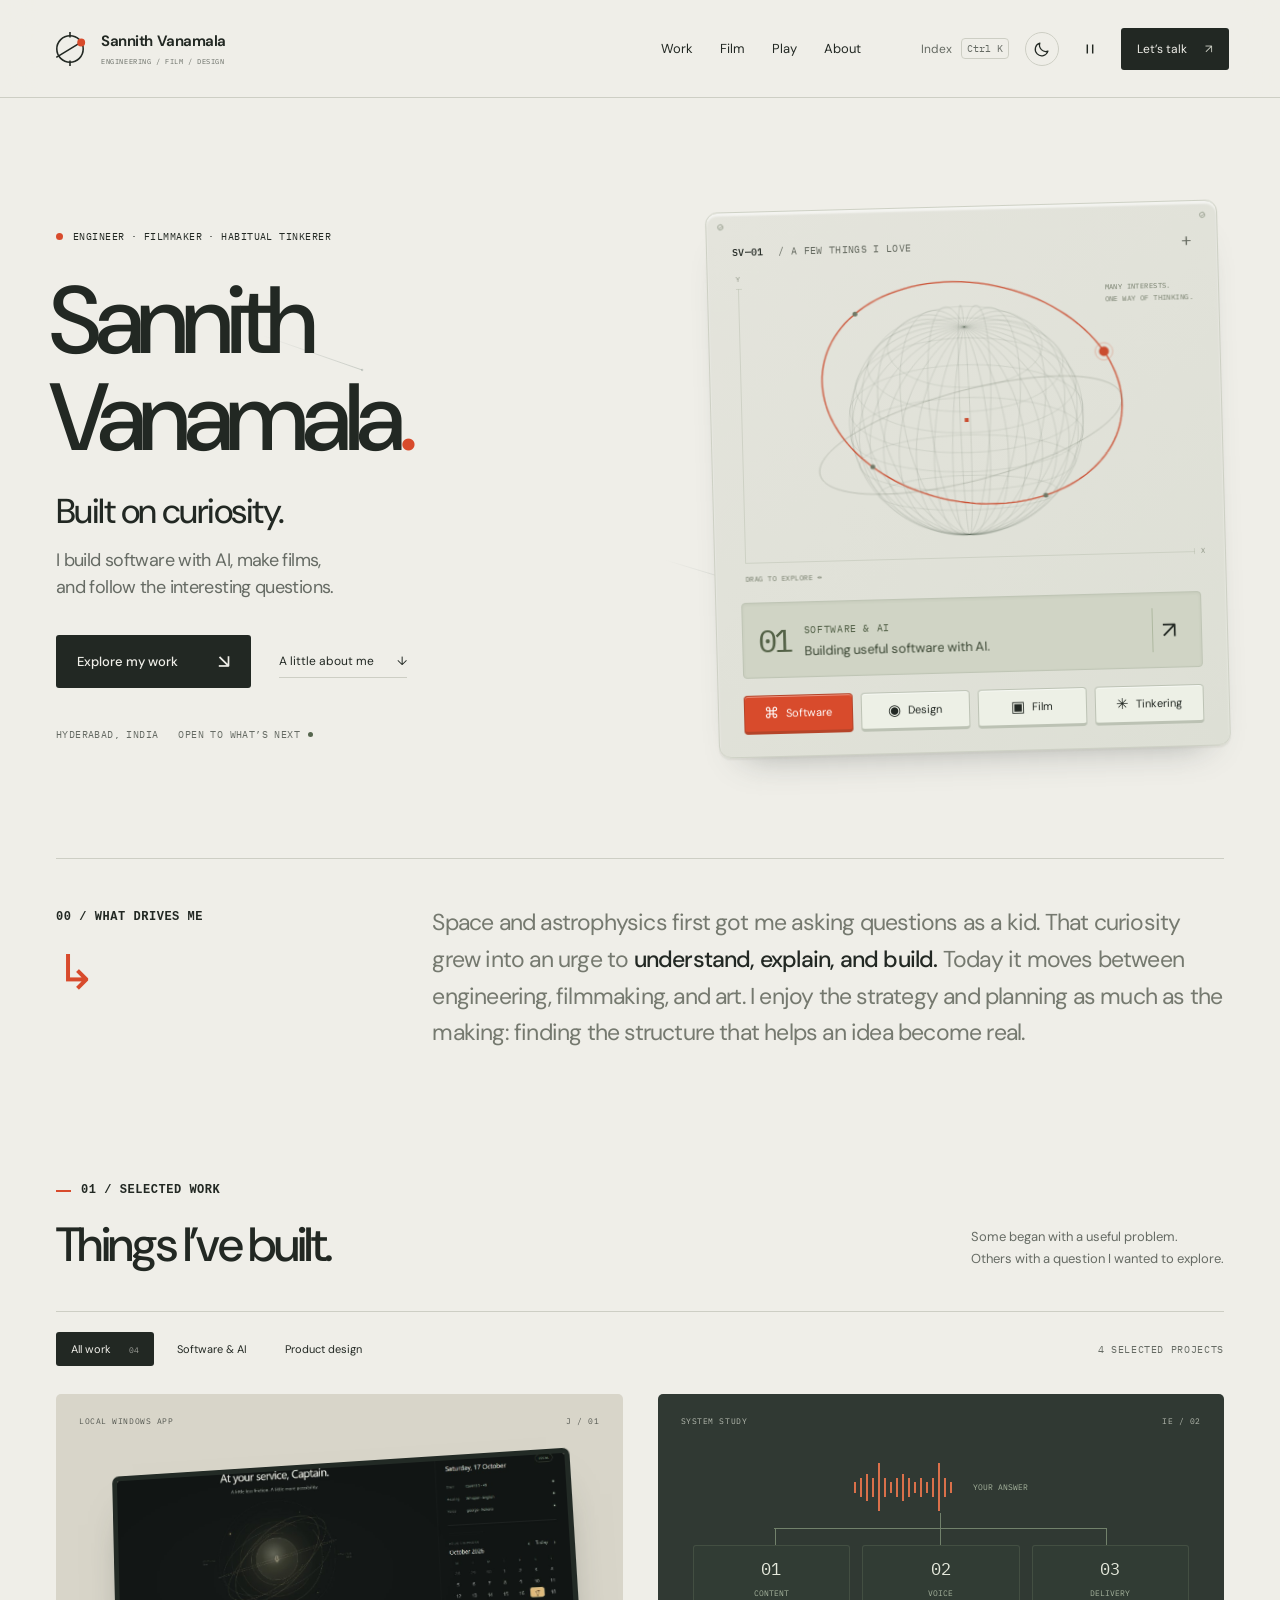
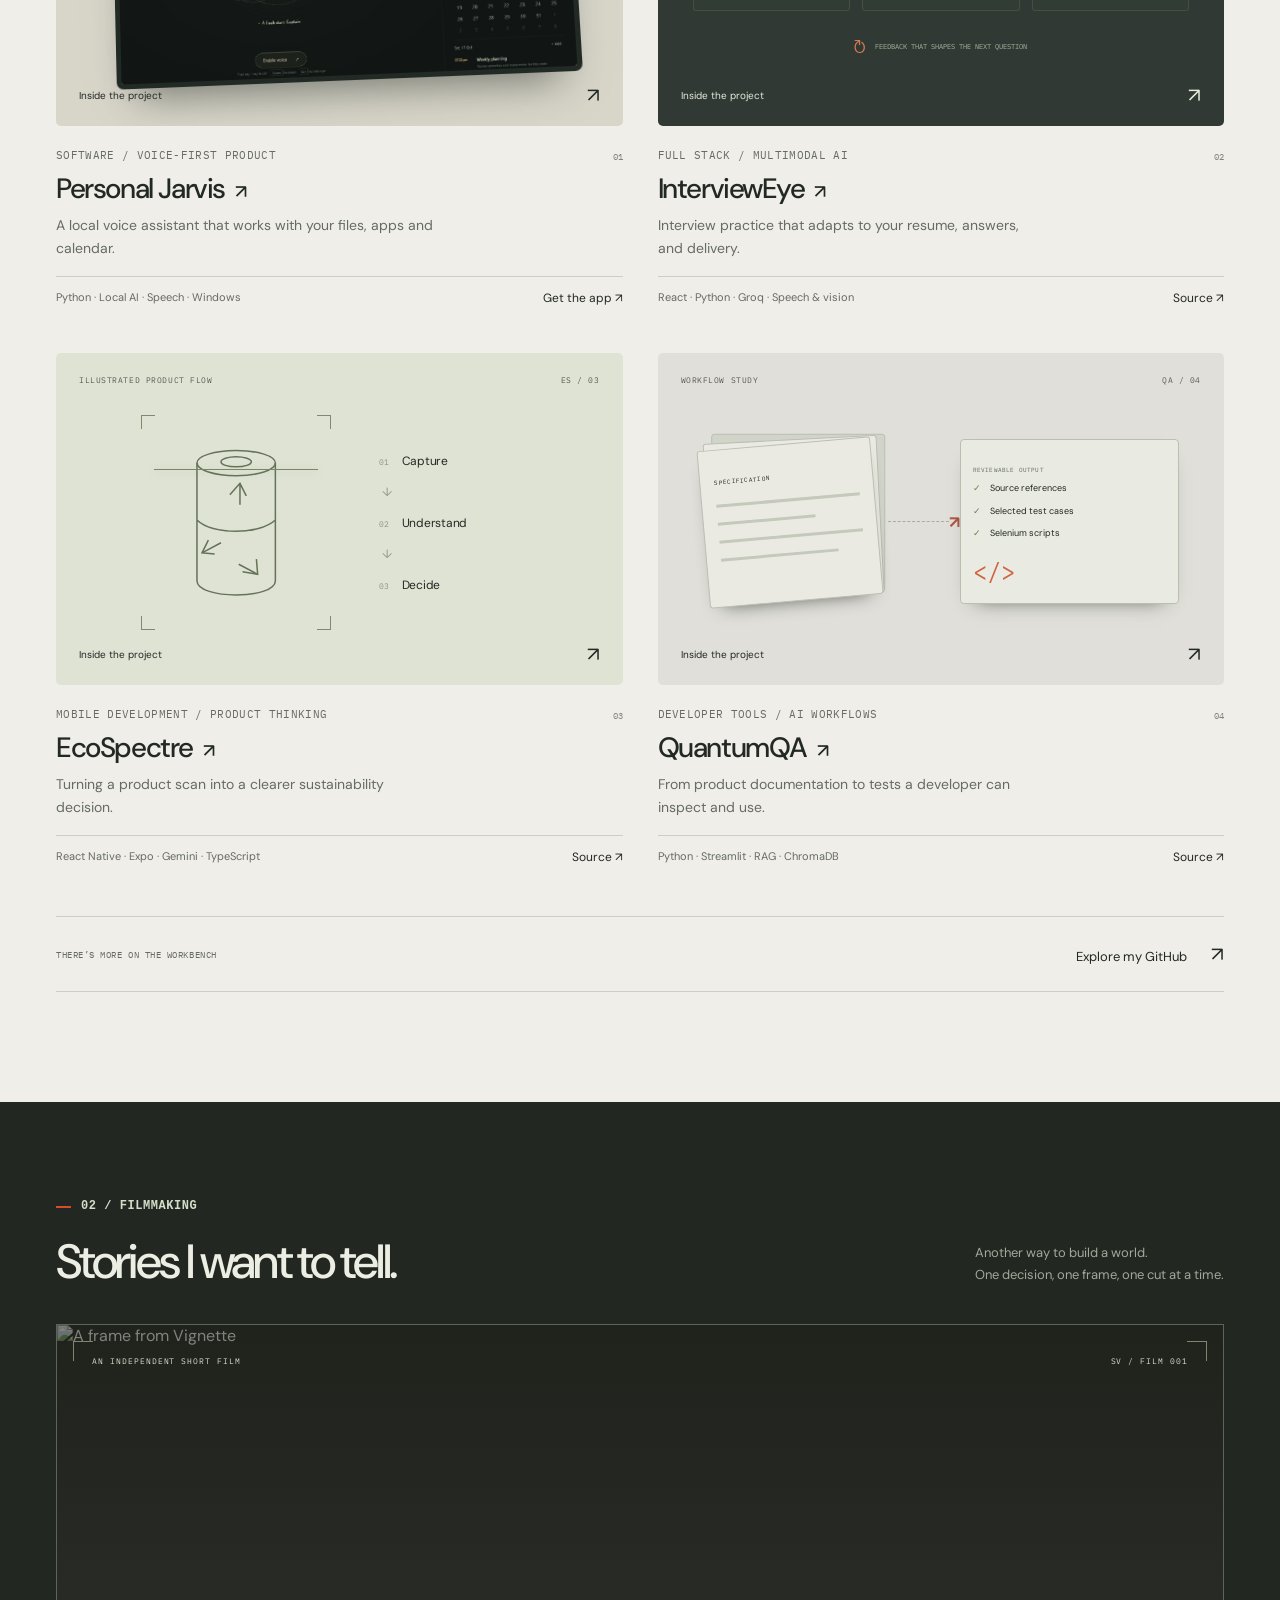
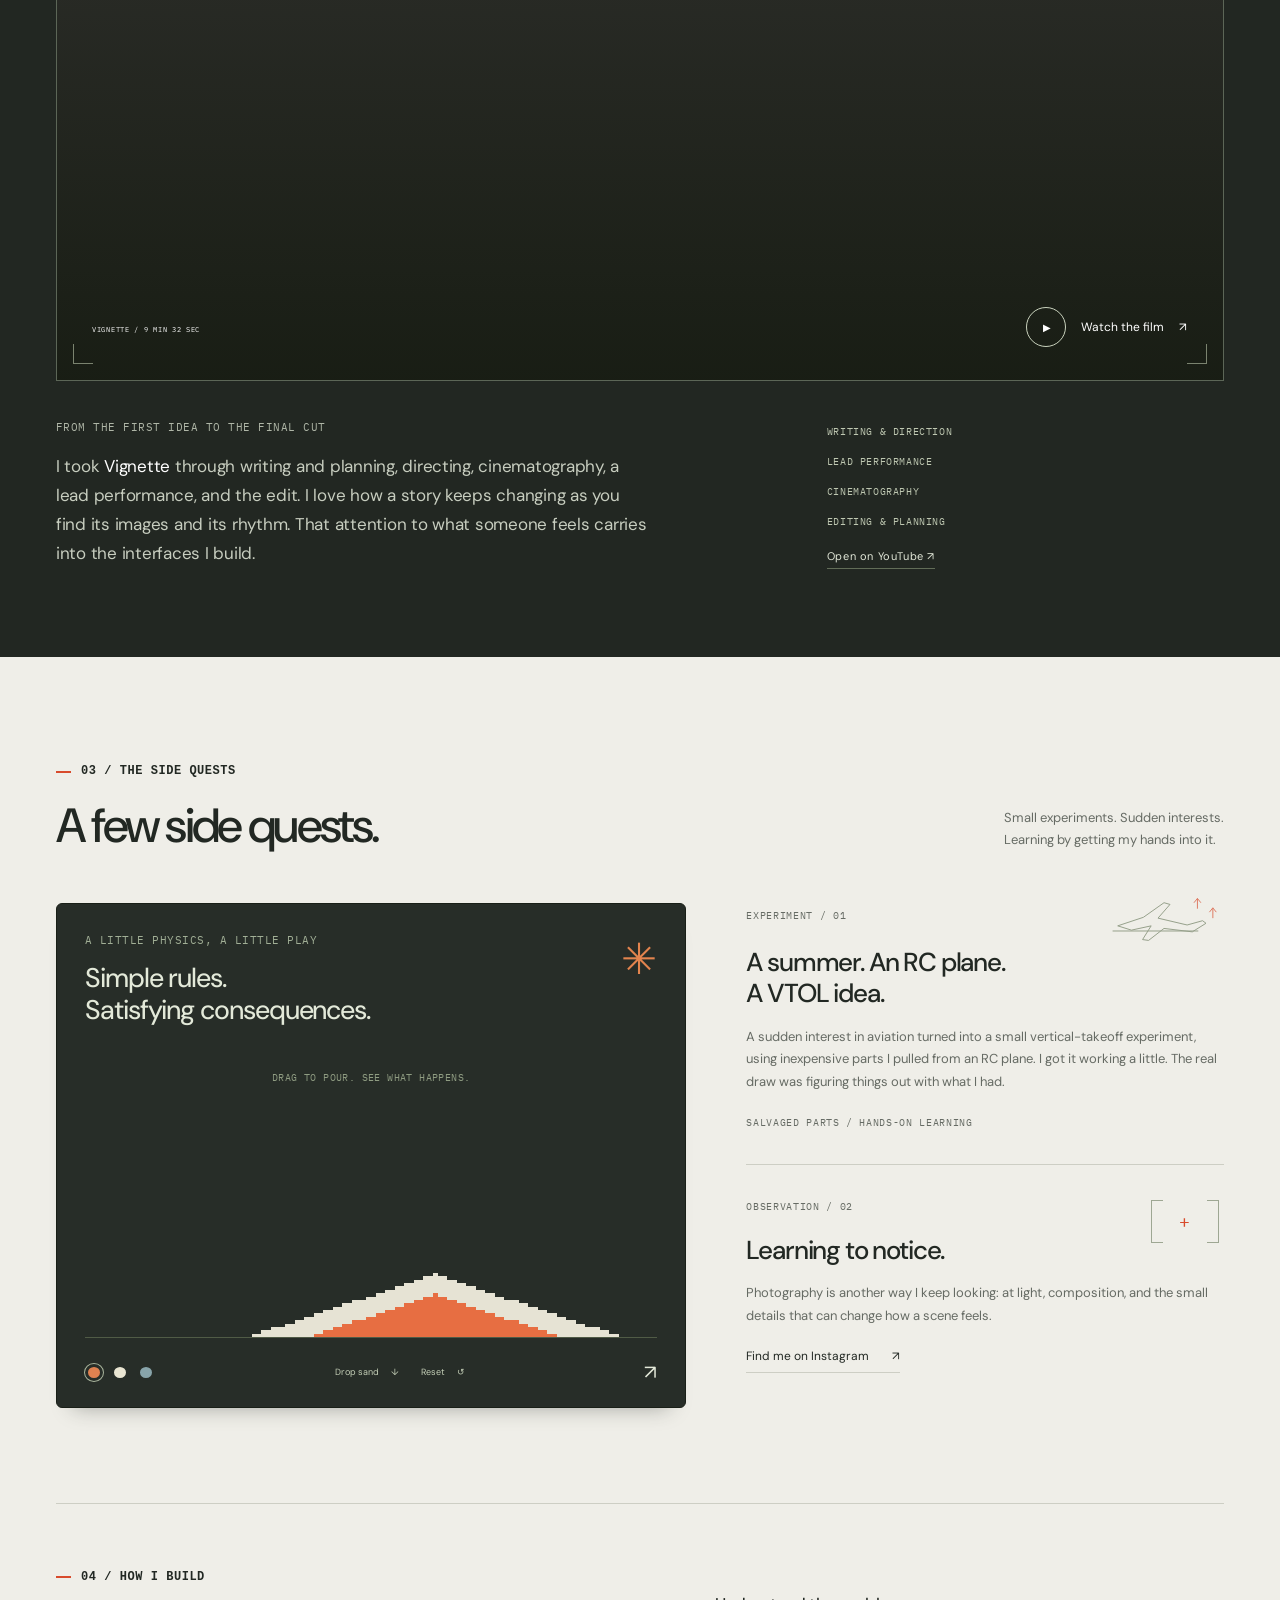
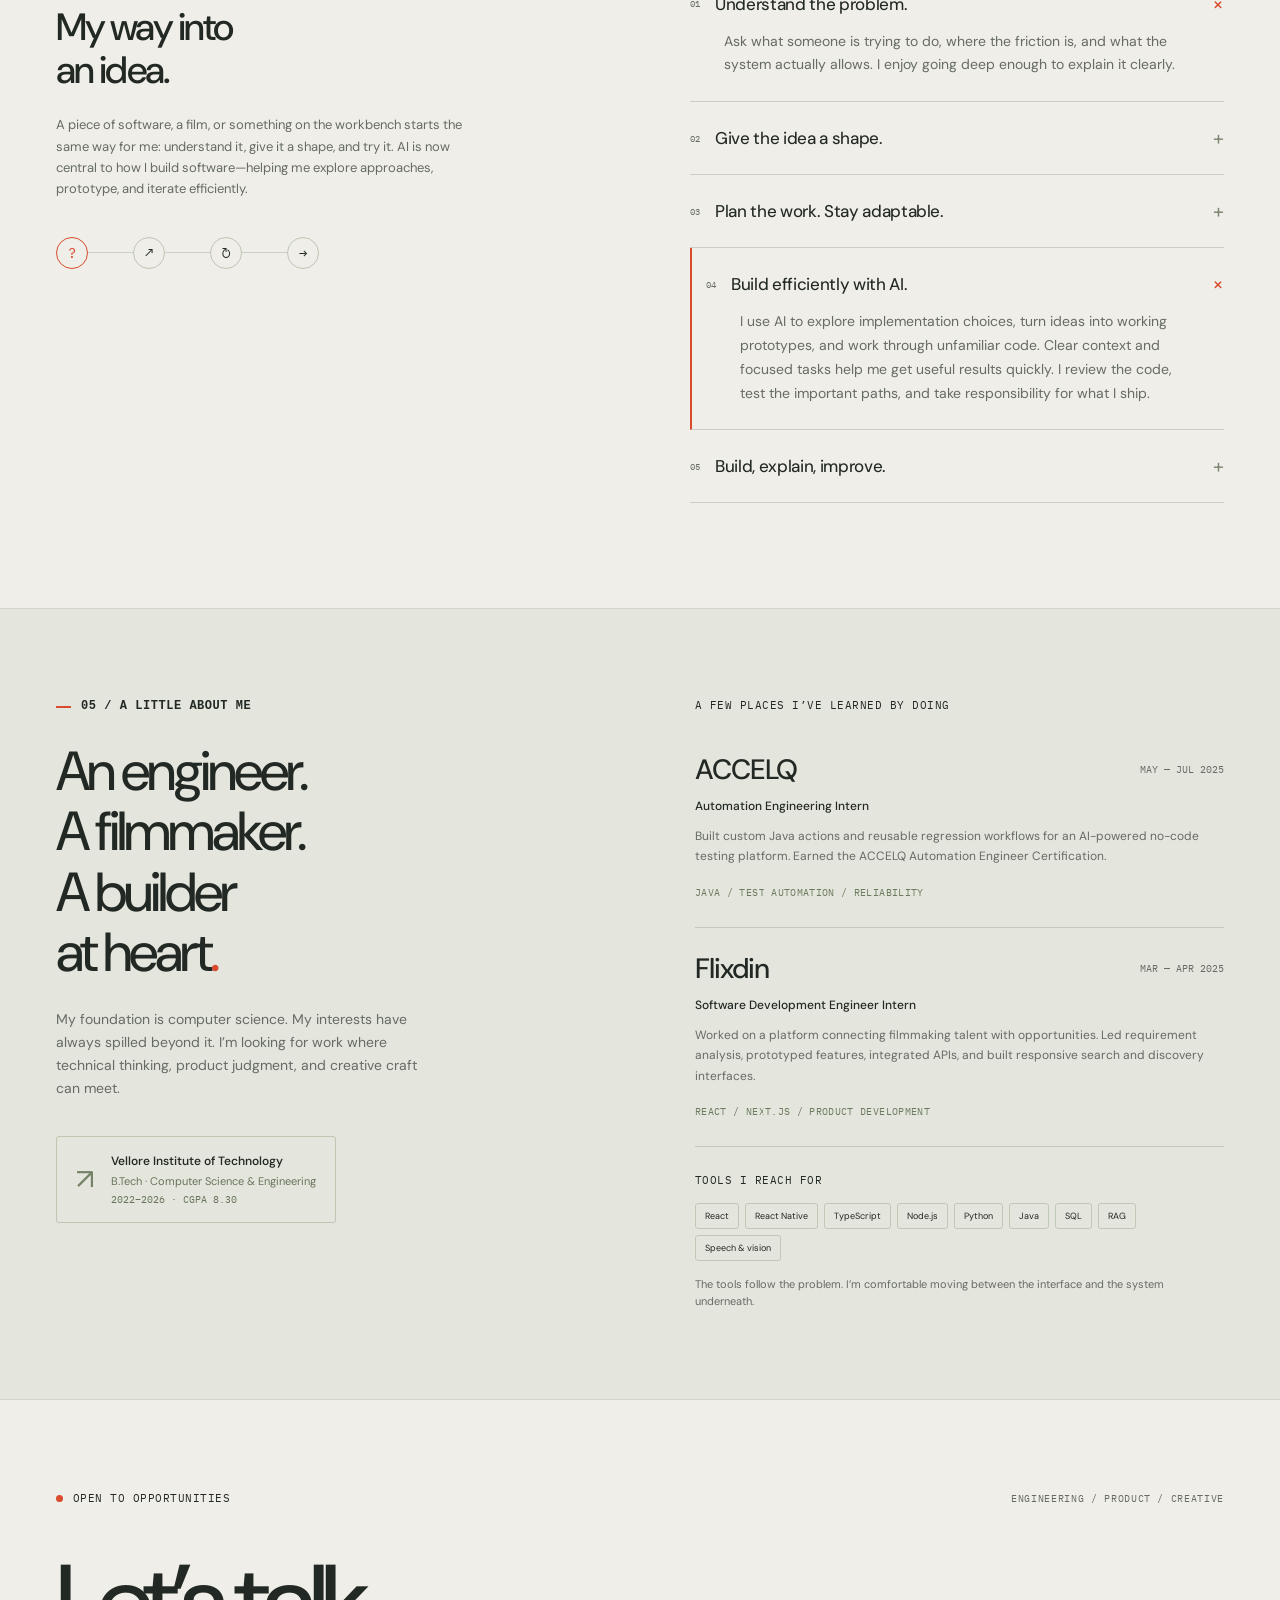
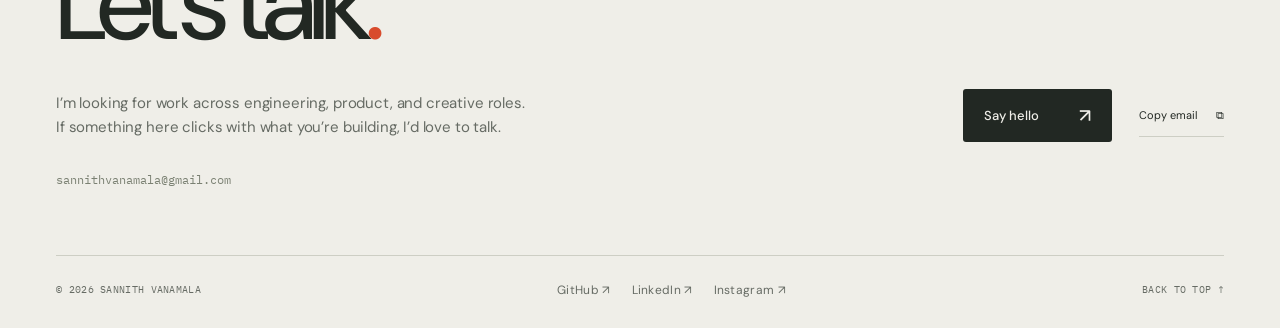
==== commit 9fb512aa: "Update Personal Jarvis from prototype to working local Windows app Refresh the project card, narrati" ====
--- a/index.html
+++ b/index.html
@@ -6,7 +6,7 @@
 <meta name="description" content="The personal workshop of Sannith Vanamala. Software and AI, product design, filmmaking, and experiments driven by curiosity.">
 <link rel="canonical" href="https://saneitt.github.io/Portfolio-website/"><meta property="og:title" content="Sannith Vanamala — Built on curiosity."><meta property="og:description" content="Engineering, filmmaking, design, and the interesting things that happen between them."><meta property="og:type" content="website"><meta property="og:url" content="https://saneitt.github.io/Portfolio-website/">
 <link rel="icon" href="assets/favicon.svg" type="image/svg+xml"><link rel="preconnect" href="https://fonts.googleapis.com"><link rel="preconnect" href="https://fonts.gstatic.com" crossorigin><link href="https://fonts.googleapis.com/css2?family=DM+Sans:wght@400;450;500;550;600;650;700&family=IBM+Plex+Mono:wght@400;500&display=swap" rel="stylesheet">
-<script src="theme-init.js?v=20261012"></script><link rel="stylesheet" href="styles.css?v=20261012"><link rel="stylesheet" href="refinements.css?v=20261012-personal3"><script src="projects.js" defer></script><script src="app.js?v=20261012-personal5" defer></script>
+<script src="theme-init.js?v=20261012"></script><link rel="stylesheet" href="styles.css?v=20261012"><link rel="stylesheet" href="refinements.css?v=20261012-personal3"><script src="projects.js?v=20261017-local" defer></script><script src="app.js?v=20261012-personal5" defer></script>
 </head>
 <body>
 <canvas id="sky-canvas" aria-hidden="true"></canvas>
@@ -17,7 +17,7 @@
 <section class="intro page-width" aria-label="What drives my work"><div class="intro-label"><span class="section-number">00 / WHAT DRIVES ME</span><div class="thread-symbol" aria-hidden="true">↳</div></div><p>Space and astrophysics first got me asking questions as a kid. That curiosity grew into an urge to <strong>understand, explain, and build.</strong> Today it moves between engineering, filmmaking, and art. I enjoy the strategy and planning as much as the making: finding the structure that helps an idea become real.</p></section>
 <section class="work-section page-width" id="work" aria-labelledby="work-title"><div class="section-heading"><div><p class="eyebrow">01 / SELECTED WORK</p><h2 id="work-title">Things I’ve built.</h2></div><p class="section-intro">Some began with a useful problem.<br> Others with a question I wanted to explore.</p></div><div class="work-toolbar"><div class="filters" role="group" aria-label="Filter projects"><button data-filter="all" aria-pressed="true" class="active">All work <span>04</span></button><button data-filter="software" aria-pressed="false">Software & AI</button><button data-filter="design" aria-pressed="false">Product design</button></div><span class="mono result-count" id="result-count" aria-live="polite">4 SELECTED PROJECTS</span></div>
 <div class="project-grid" id="project-grid">
-<article class="project-card project-jarvis" data-categories="design software" data-project-card="jarvis"><button class="project-visual jarvis-visual" data-project="jarvis" aria-label="Explore Personal Jarvis"><div class="visual-topline"><span>INTERACTION PROTOTYPE</span><span>J / 01</span></div><div class="jarvis-screen"><img src="assets/jarvis.jpg" alt="Personal Jarvis voice interface with an orbital core and a compact schedule" loading="lazy"></div><span class="visual-open">Inside the project <span>↗</span></span></button><div class="project-meta"><div><p class="project-category">PRODUCT DESIGN / VOICE INTERFACES</p><h3><button data-project="jarvis">Personal Jarvis <span>↗</span></button></h3><p>An assistant that listens, proposes a plan, and lets you stay in control.</p></div><span class="project-index">01</span></div><div class="project-links"><span>JavaScript · Web Speech · Interaction design</span><a href="experiments/jarvis/" target="_blank" rel="noopener">Try prototype ↗</a></div></article>
+<article class="project-card project-jarvis" data-categories="design software" data-project-card="jarvis"><button class="project-visual jarvis-visual" data-project="jarvis" aria-label="Explore Personal Jarvis"><div class="visual-topline"><span>LOCAL WINDOWS APP</span><span>J / 01</span></div><div class="jarvis-screen"><img src="assets/jarvis.jpg?v=20261017" alt="Working local Jarvis application with voice controls and an editable calendar" loading="lazy"></div><span class="visual-open">Inside the project <span>↗</span></span></button><div class="project-meta"><div><p class="project-category">SOFTWARE / VOICE-FIRST PRODUCT</p><h3><button data-project="jarvis">Personal Jarvis <span>↗</span></button></h3><p>A local voice assistant that works with your files, apps and calendar.</p></div><span class="project-index">01</span></div><div class="project-links"><span>Python · Local AI · Speech · Windows</span><a href="https://github.com/Saneitt/personal-jarvis" target="_blank" rel="noopener">Get the app ↗</a></div></article>
 <article class="project-card project-interview" data-categories="software" data-project-card="interview"><button class="project-visual interview-visual" data-project="interview" aria-label="Explore InterviewEye"><div class="visual-topline"><span>SYSTEM STUDY</span><span>IE / 02</span></div><div class="interview-schematic" aria-hidden="true"><div class="signal-source"><span class="signal-bars"><i></i><i></i><i></i><i></i><i></i><i></i><i></i><i></i><i></i><i></i><i></i><i></i><i></i><i></i><i></i><i></i><i></i></span><span>YOUR ANSWER</span></div><div class="signal-path"><i></i><i></i><i></i></div><div class="signal-nodes"><span><b>01</b>CONTENT</span><span><b>02</b>VOICE</span><span><b>03</b>DELIVERY</span></div><div class="feedback-node"><span>↻</span> FEEDBACK THAT SHAPES THE NEXT QUESTION</div></div><span class="visual-open">Inside the project <span>↗</span></span></button><div class="project-meta"><div><p class="project-category">FULL STACK / MULTIMODAL AI</p><h3><button data-project="interview">InterviewEye <span>↗</span></button></h3><p>Interview practice that adapts to your resume, answers, and delivery.</p></div><span class="project-index">02</span></div><div class="project-links"><span>React · Python · Groq · Speech & vision</span><a href="https://github.com/Saneitt/InterviewEye" target="_blank" rel="noopener">Source ↗</a></div></article>
 <article class="project-card project-eco" data-categories="software design" data-project-card="eco"><button class="project-visual eco-visual" data-project="eco" aria-label="Explore EcoSpectre"><div class="visual-topline"><span>ILLUSTRATED PRODUCT FLOW</span><span>ES / 03</span></div><div class="eco-diagram" aria-hidden="true"><div class="scan-frame"><span class="scan-corner tl"></span><span class="scan-corner tr"></span><span class="scan-corner bl"></span><span class="scan-corner br"></span><svg viewBox="0 0 150 170"><ellipse cx="75" cy="38" rx="31" ry="10"/><path d="M44 38v93c0 15 62 15 62 0V38M44 83c12 12 49 12 62 0"/><ellipse cx="75" cy="37" rx="12" ry="4"/><path d="m70 63 8-9 5 10m-5-10v17m13 43 1 12-12-2m12 2-15-8m-19-8-10-1 5-10m-5 10 15-8"/></svg><span class="scan-line"></span></div><div class="eco-steps"><span><b>01</b> Capture</span><i>↓</i><span><b>02</b> Understand</span><i>↓</i><span><b>03</b> Decide</span></div></div><span class="visual-open">Inside the project <span>↗</span></span></button><div class="project-meta"><div><p class="project-category">MOBILE DEVELOPMENT / PRODUCT THINKING</p><h3><button data-project="eco">EcoSpectre <span>↗</span></button></h3><p>Turning a product scan into a clearer sustainability decision.</p></div><span class="project-index">03</span></div><div class="project-links"><span>React Native · Expo · Gemini · TypeScript</span><a href="https://github.com/Saneitt/EcoSpectre" target="_blank" rel="noopener">Source ↗</a></div></article>
 <article class="project-card project-qa" data-categories="software" data-project-card="qa"><button class="project-visual qa-visual" data-project="qa" aria-label="Explore QuantumQA"><div class="visual-topline"><span>WORKFLOW STUDY</span><span>QA / 04</span></div><div class="qa-diagram" aria-hidden="true"><div class="doc-stack"><div></div><div></div><div><span>SPECIFICATION</span><i></i><i></i><i></i><i></i></div></div><div class="qa-connector"><span></span><b>↗</b></div><div class="test-output"><span class="test-label">REVIEWABLE OUTPUT</span><p><i>✓</i> Source references</p><p><i>✓</i> Selected test cases</p><p><i>✓</i> Selenium scripts</p><span class="code-mark">&lt;/&gt;</span></div></div><span class="visual-open">Inside the project <span>↗</span></span></button><div class="project-meta"><div><p class="project-category">DEVELOPER TOOLS / AI WORKFLOWS</p><h3><button data-project="qa">QuantumQA <span>↗</span></button></h3><p>From product documentation to tests a developer can inspect and use.</p></div><span class="project-index">04</span></div><div class="project-links"><span>Python · Streamlit · RAG · ChromaDB</span><a href="https://github.com/Saneitt/QuantumQA" target="_blank" rel="noopener">Source ↗</a></div></article>
